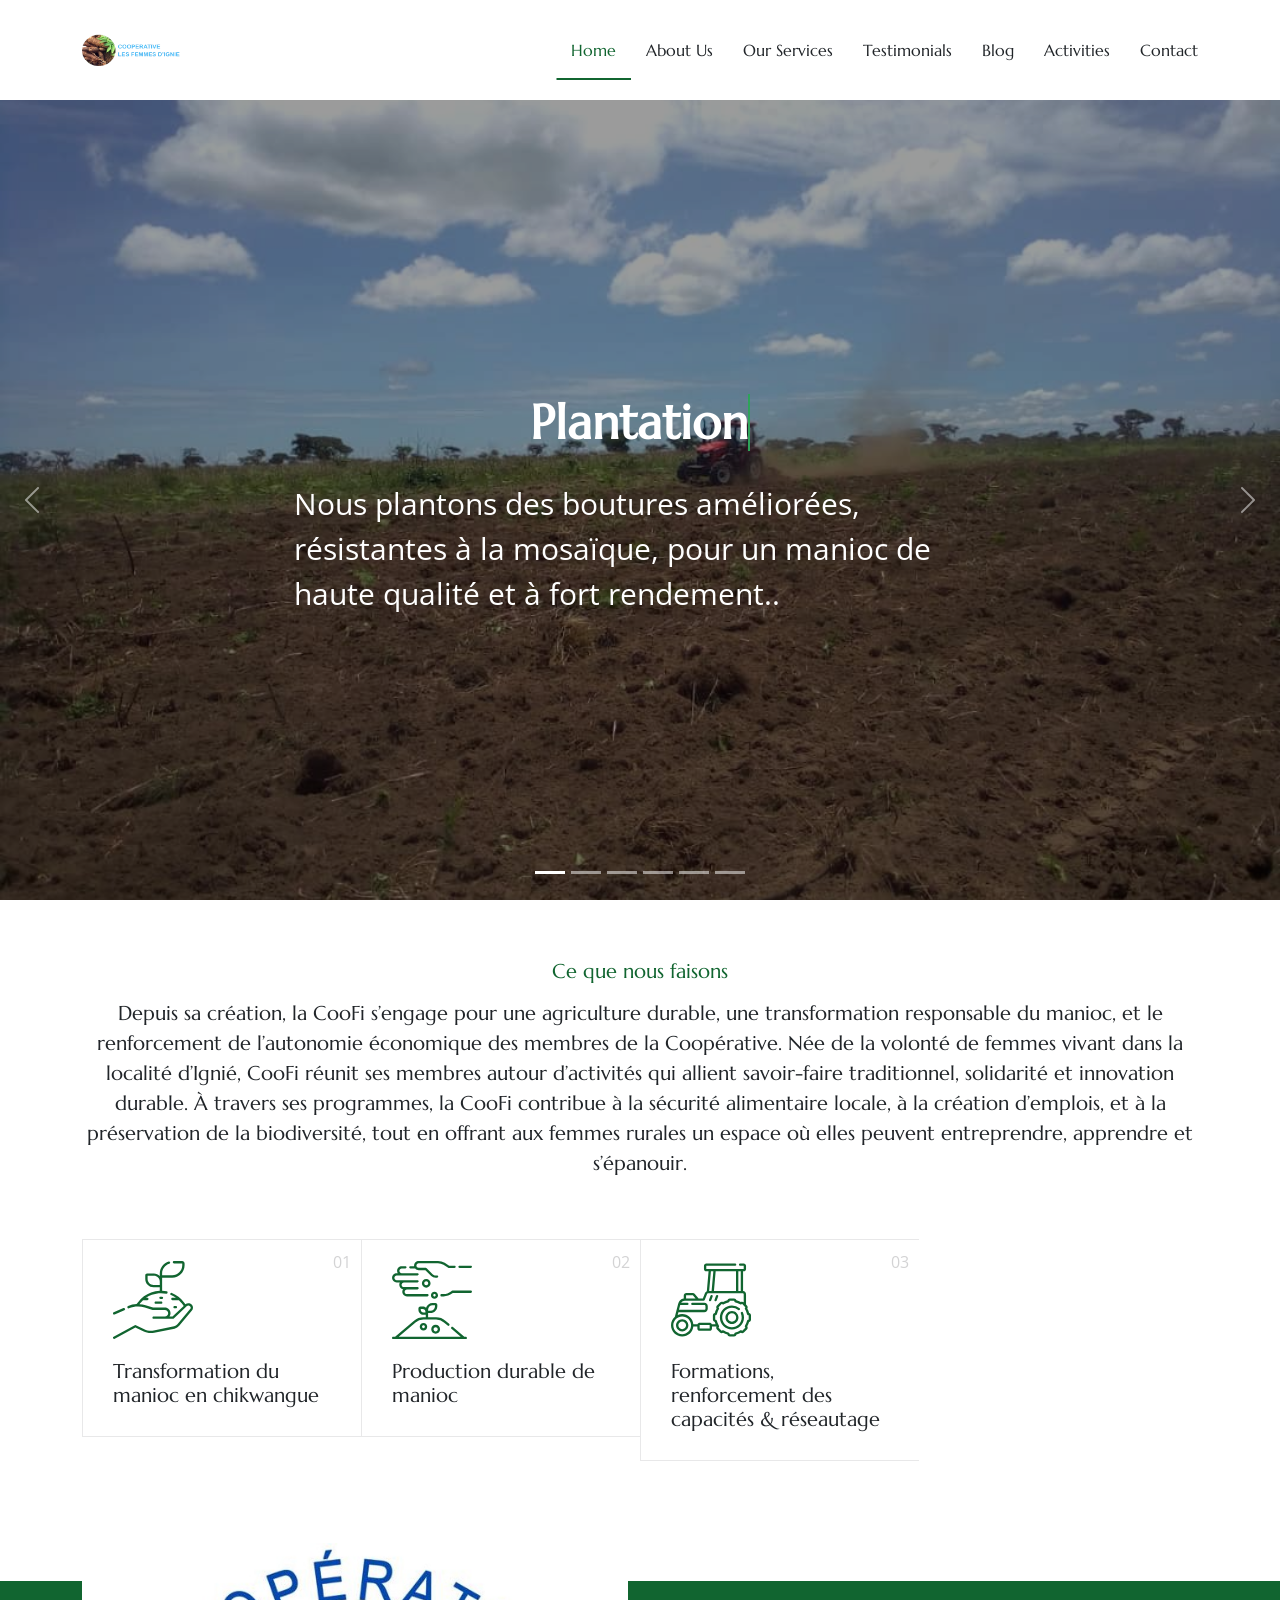
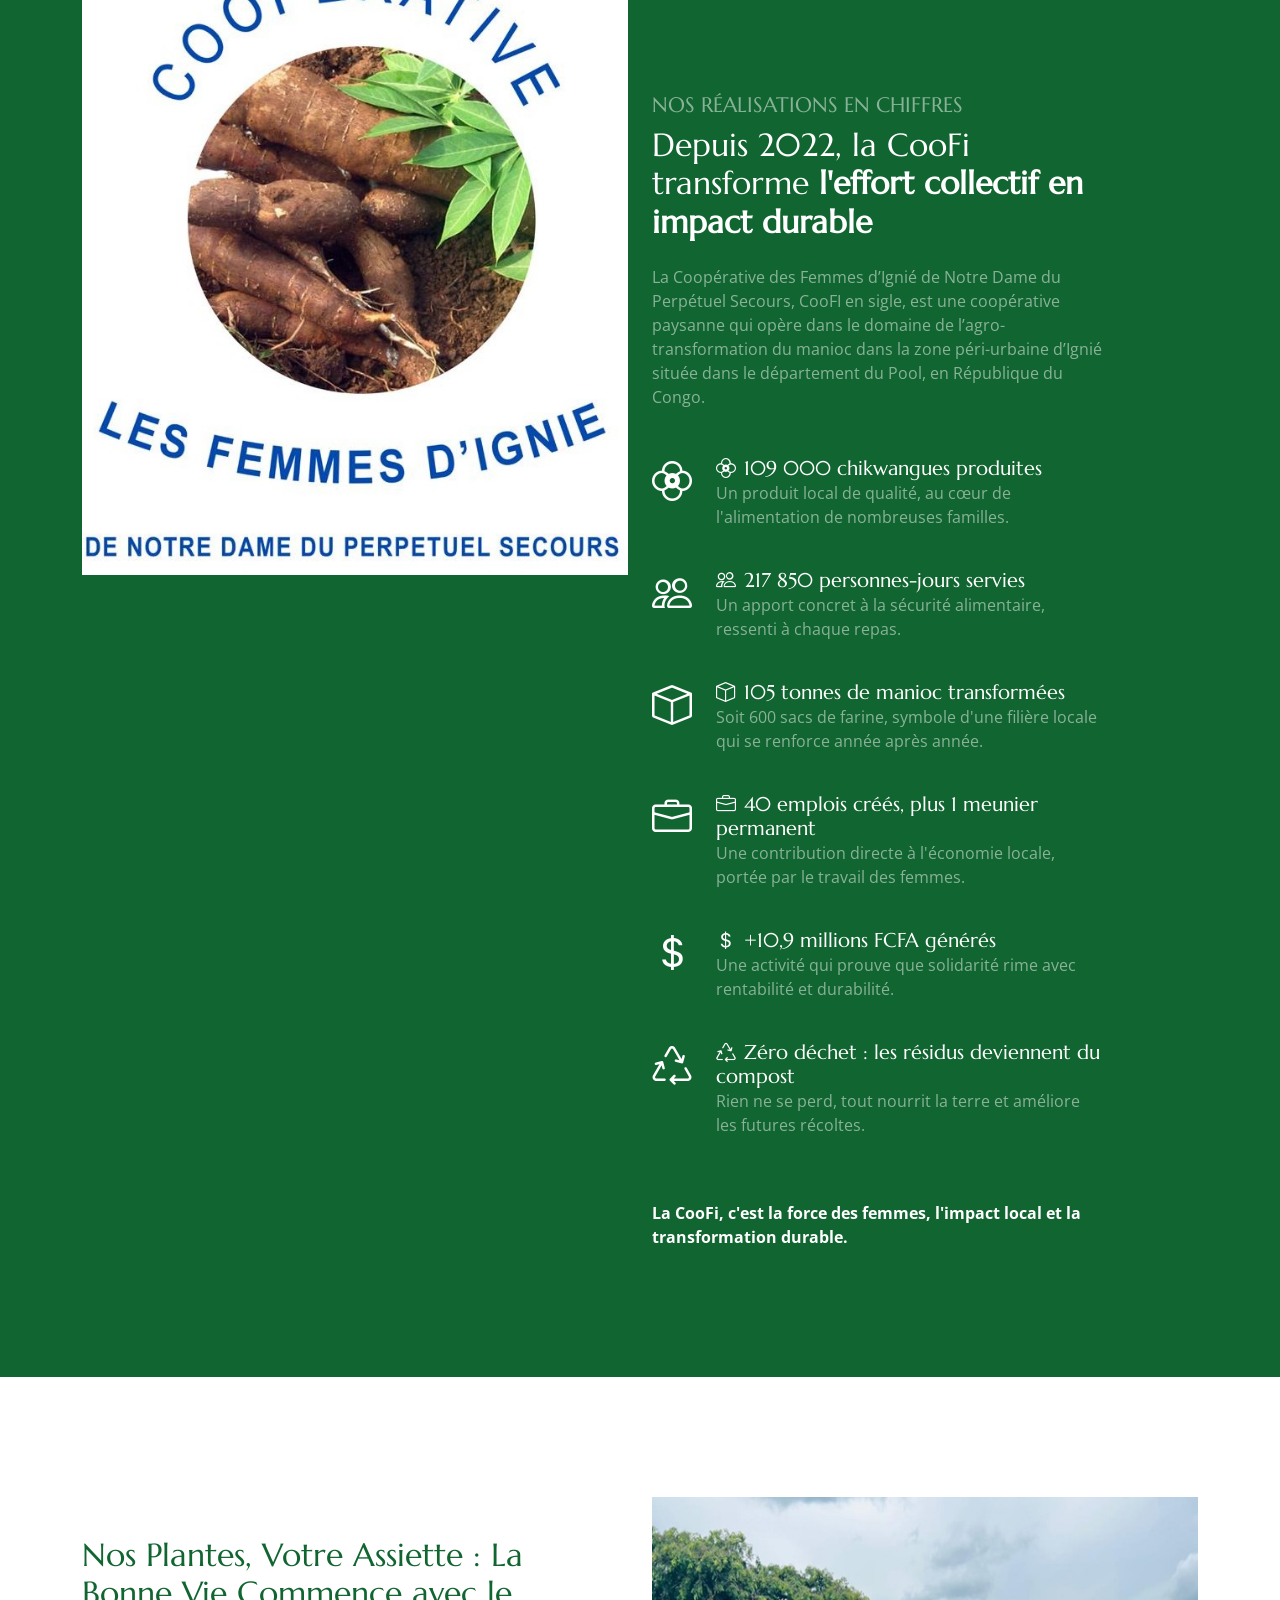
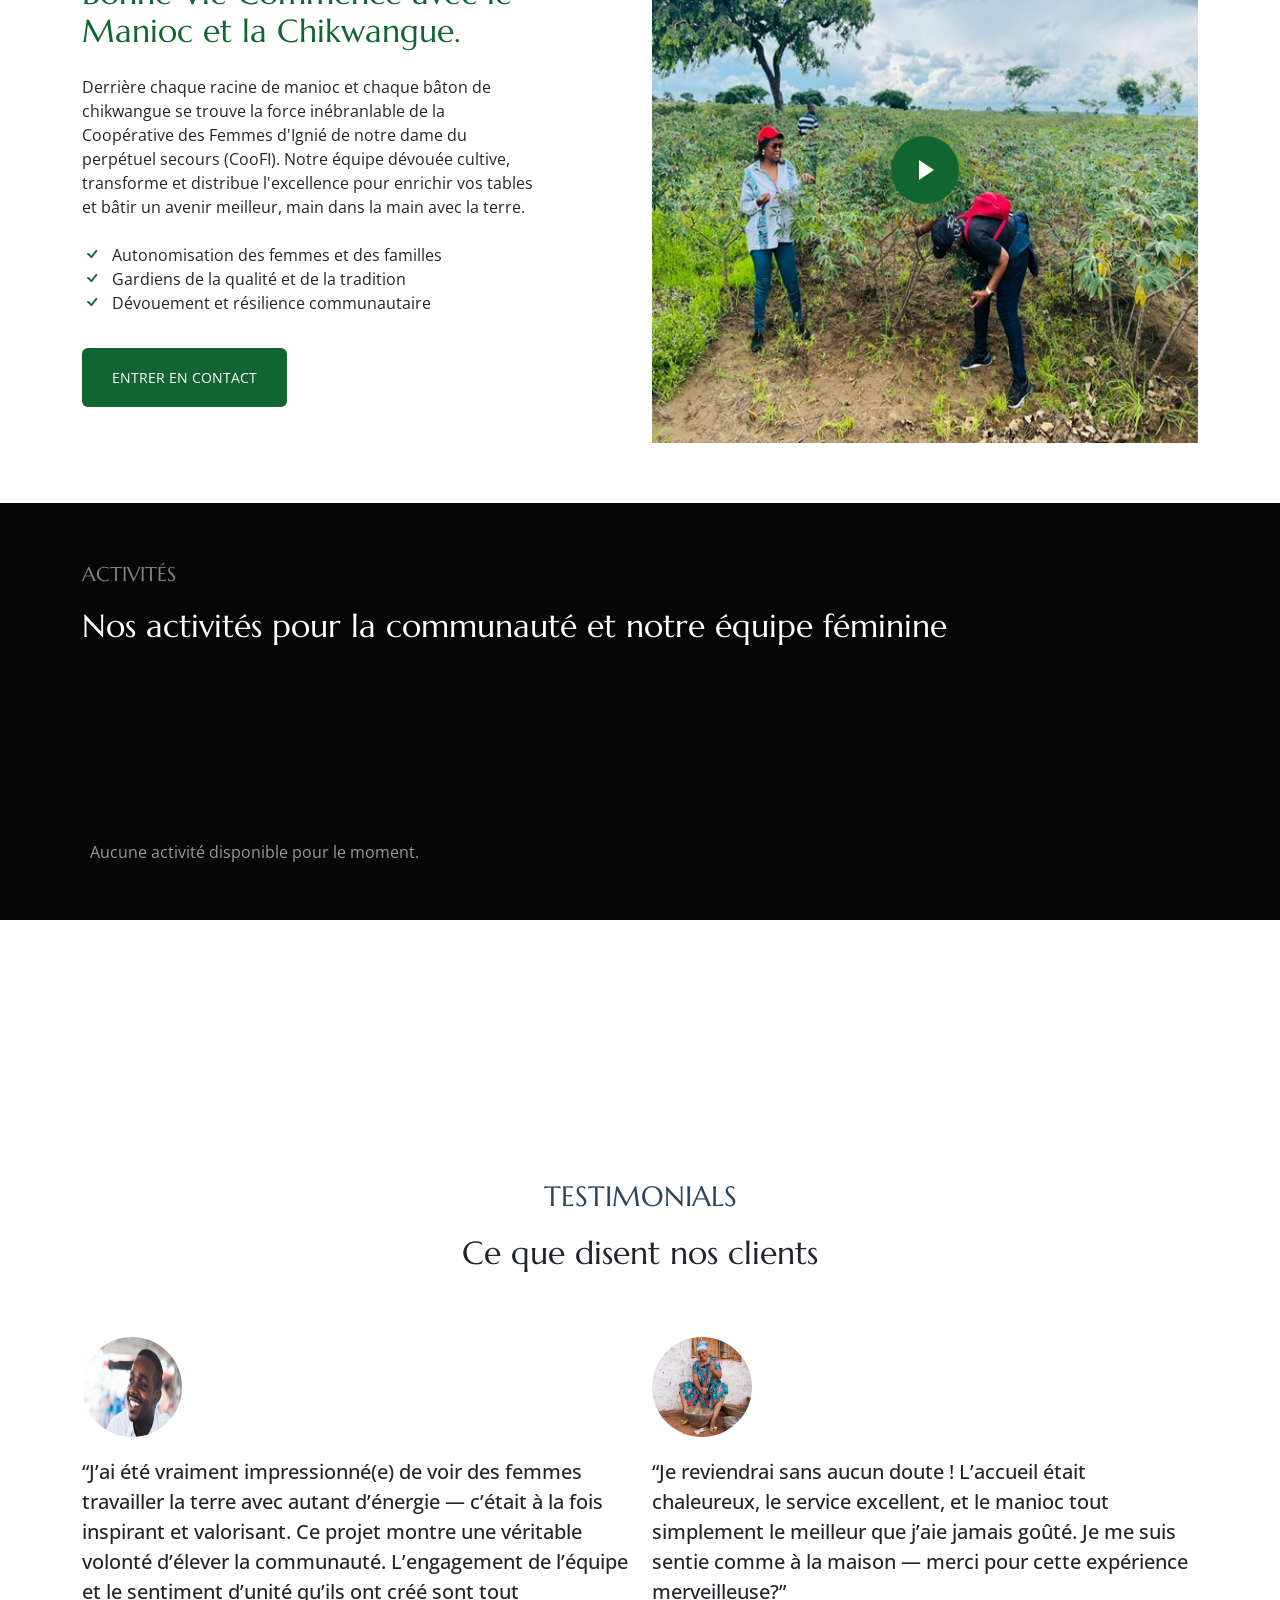
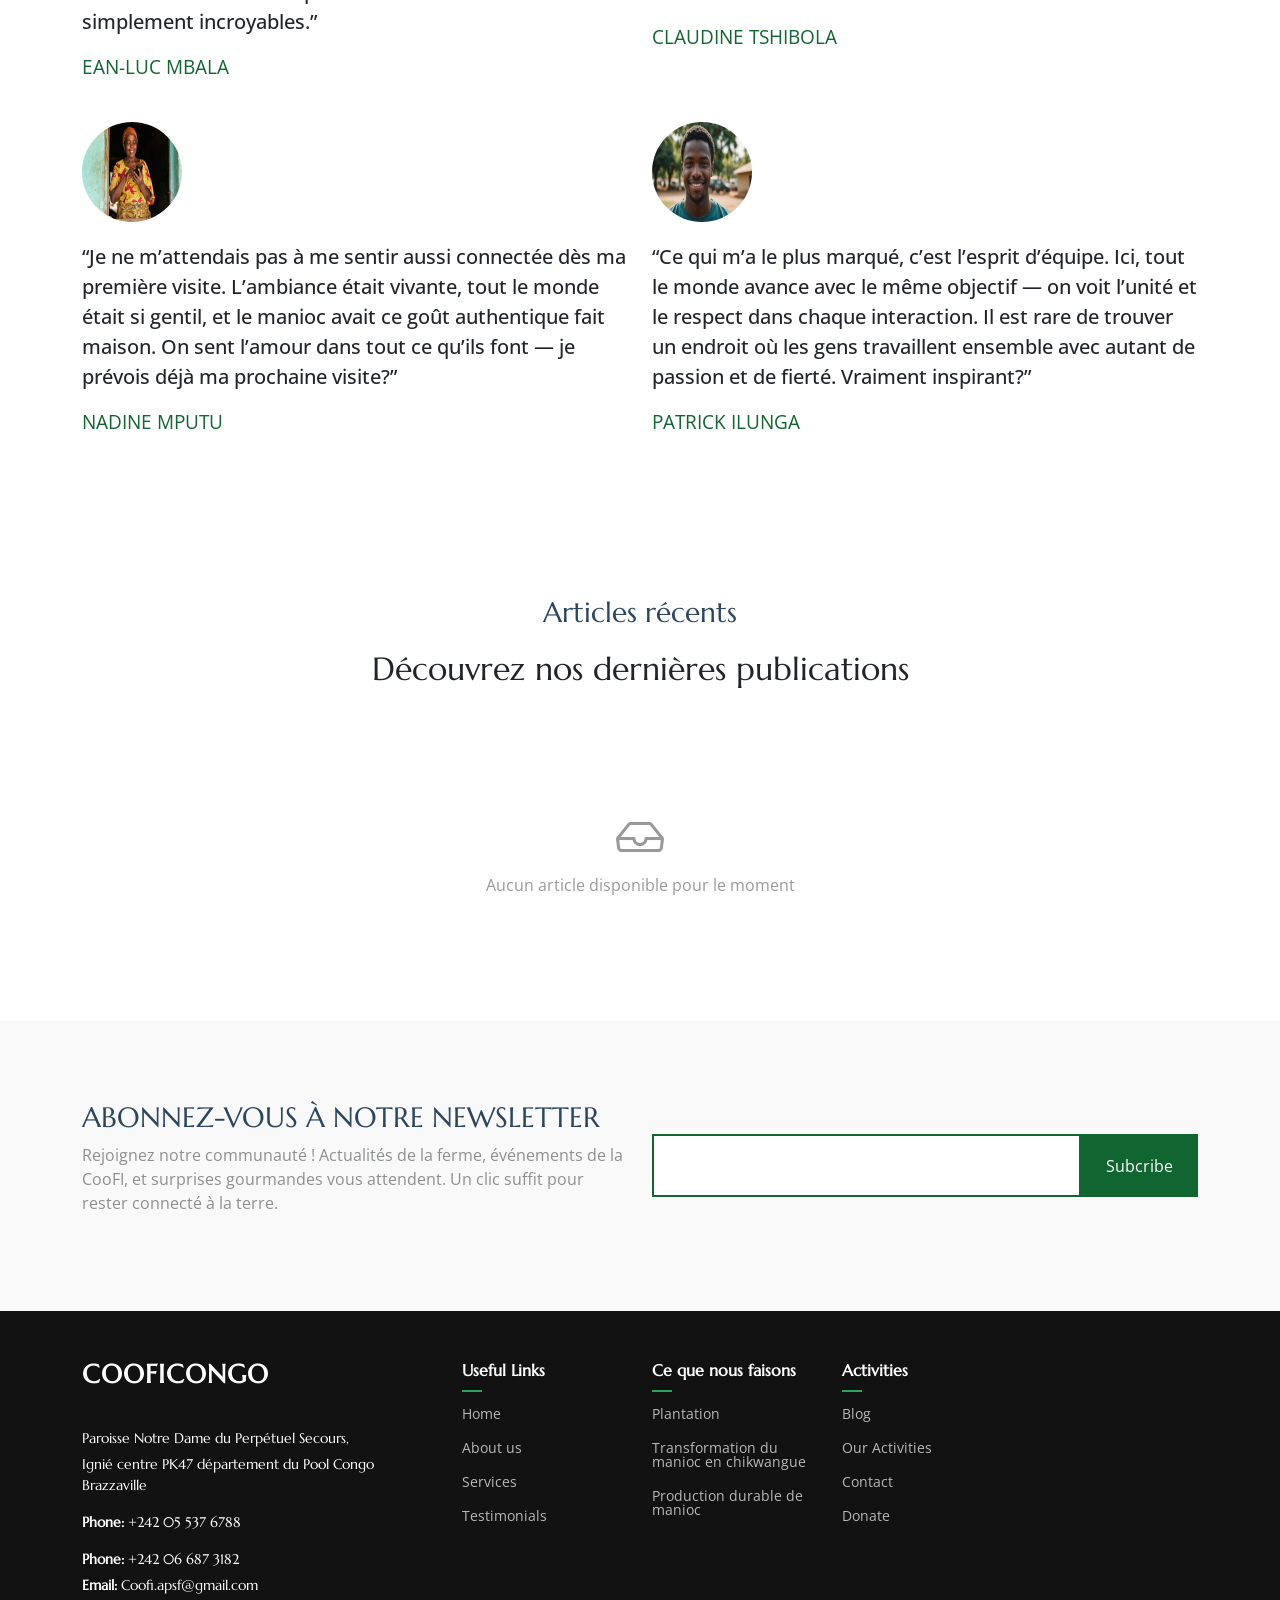
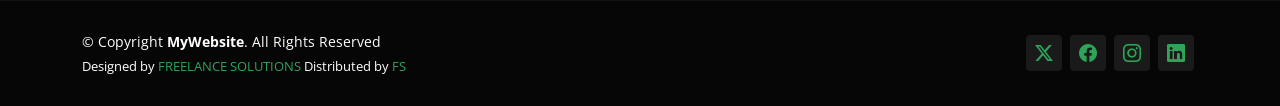
==== index.html @ 5923d994 "Refactor footer links and navigation across multiple pages; update service descriptions and translat" ====
<!DOCTYPE html>
<html lang="en">

<head>
  <meta charset="utf-8">
  <meta content="width=device-width, initial-scale=1.0" name="viewport">
  <title>COOFICONGO</title>
  <meta name="description" content="">
  <meta name="keywords" content="">

  <!-- Favicons -->
  <link href="assets/img/logo2_icon.png" rel="icon">
  <link href="assets/img/logo.png" rel="logo2_icon">

  <!-- Fonts -->
  <link href="https://fonts.googleapis.com" rel="preconnect">
  <link href="https://fonts.gstatic.com" rel="preconnect" crossorigin>
  <link
    href="https://fonts.googleapis.com/css2?family=Open+Sans:ital,wght@0,300;0,400;0,500;0,600;0,700;0,800;1,300;1,400;1,500;1,600;1,700;1,800&family=Marcellus:wght@400&display=swap"
    rel="stylesheet">

  <!-- Vendor CSS Files -->
  <link href="assets/vendor/bootstrap/css/bootstrap.min.css" rel="stylesheet">
  <link href="assets/vendor/bootstrap-icons/bootstrap-icons.css" rel="stylesheet">
  <link href="assets/vendor/aos/aos.css" rel="stylesheet">
  <link href="assets/vendor/swiper/swiper-bundle.min.css" rel="stylesheet">
  <link href="assets/vendor/glightbox/css/glightbox.min.css" rel="stylesheet">

  <!-- Main CSS File -->
  <link href="assets/css/main.css" rel="stylesheet">

  <style>
    /* Skeleton loader animation */
    .skeleton-loader {
      background: linear-gradient(90deg, #f0f0f0 25%, #e0e0e0 50%, #f0f0f0 75%);
      background-size: 200% 100%;
      animation: loading 1.5s infinite;
      border-radius: 8px;
    }

    @keyframes loading {
      0% {
        background-position: 200% 0;
      }

      100% {
        background-position: -200% 0;
      }
    }

    /* Recent posts enhancements */
    .recent-posts .post-item {
      transition: all 0.4s ease;
      border-radius: 12px;
      overflow: hidden;
      box-shadow: 0 4px 12px rgba(0, 0, 0, 0.1);
    }

    .recent-posts .post-item:hover {
      transform: translateY(-10px);
      box-shadow: 0 12px 24px rgba(46, 163, 89, 0.2);
    }

    .recent-posts .post-img {
      position: relative;
      overflow: hidden;
      border-radius: 12px 12px 0 0;
      height: 250px;
    }

    .recent-posts .post-img img {
      width: 100%;
      height: 100%;
      object-fit: cover;
      transition: transform 0.5s ease;
    }

    .recent-posts .post-item:hover .post-img img {
      transform: scale(1.1);
    }

    .recent-posts .post-title {
      font-size: 1.2rem;
      font-weight: 700;
      color: var(--heading-color);
      transition: color 0.3s ease;
      padding: 1rem;
      margin: 0;
      min-height: 80px;
      display: flex;
      align-items: center;
      background: white;
    }

    .recent-posts .post-item:hover .post-title {
      color: var(--accent-color);
    }

    .recent-posts .empty-state {
      text-align: center;
      padding: 3rem;
      color: #999;
    }

    /* Service item location styling for activities */
    .service-item-location {
      font-size: 0.9rem;
      color: #666;
      margin: 0.5rem 0 1rem 0;
      display: flex;
      align-items: center;
      gap: 0.5rem;
    }

    .service-item-location i {
      color: var(--accent-color);
      font-weight: bold;
    }
  </style>

</head>

<body class="index-page">

  <header id="header" class="header d-flex align-items-center position-relative">
    <div class="container-fluid container-xl position-relative d-flex align-items-center justify-content-between">

      <a href="index.html" class="logo d-flex align-items-center">
        <!-- Uncomment the line below if you also wish to use an image logo -->
        <img src="assets/img/logo.png" alt="AgriCulture">
        <!-- <h1 class="sitename">AgriCulture</h1>  -->
      </a>

      <nav id="navmenu" class="navmenu stagger-animation">
        <ul>
          <li><a href="index.html" class="active">Home</a></li>
          <li><a href="about.html">About Us</a></li>
          <li><a href="services.html">Our Services</a></li>
          <li><a href="testimonials.html">Testimonials</a></li>
          <li><a href="blog.php">Blog</a></li>
          <li><a href="activity.php">Activities</a></li>
          <!-- <li class="dropdown"><a href="#"><span>Dropdown</span> <i class="bi bi-chevron-down toggle-dropdown"></i></a>
            <ul>
              <li><a href="#">Dropdown 1</a></li>
              <li class="dropdown"><a href="#"><span>Deep Dropdown</span> <i
                    class="bi bi-chevron-down toggle-dropdown"></i></a>
                <ul>
                  <li><a href="login.html">login</a></li>
                </ul>
              </li>
              <li><a href="#">Dropdown 2</a></li>
              <li><a href="#">Dropdown 3</a></li>
              <li><a href="#">Dropdown 4</a></li>
            </ul>
          </li> -->
          <li><a href="contact.html">Contact</a></li>
        </ul>
        <i class="mobile-nav-toggle d-xl-none bi bi-list"></i>
      </nav>

    </div>
  </header>

  <main class="main">

    <!-- Hero Section -->
    <section id="hero" class="hero section dark-background">

      <div id="hero-carousel" class="carousel slide carousel-fade" data-bs-ride="carousel" data-bs-interval="5000">

        <div class="carousel-item active">
          <img src="assets/img/coofi.jpeg" alt="" class="parallax-element">
          <div class="carousel-container animate-on-scroll">
            <h2 class="typing-animation">Plantation</h2>
            <p class="fade-in-up" style="font-size: 30px;">Nous plantons des boutures améliorées, résistantes à la
              mosaïque, pour un manioc de haute qualité et à fort rendement..</p>
          </div>
        </div><!-- End Carousel Item -->

        <div class="carousel-item">
          <img src="assets/img/coofi main.jpeg" alt="" class="parallax-element">
          <div class="carousel-container animate-on-scroll">
            <h2 class="fade-in-down">Entretien du champ</h2>
            <p class="fade-in-up" style="font-size: 30px">Le sarclage, le paillage et le binage sont nos pratiques
              naturelles de prédilection et constituent des piliers de l’entretien du sol. Elles améliorent la santé de
              la terre, limitent l’usage de produits chimiques et favorisent une culture de manioc durable et éco -
              responsable.</p>
          </div>
        </div><!-- End Carousel Item -->

        <div class="carousel-item">
          <img src="assets/img/cooofi 1.jpeg" alt="">
          <div class="carousel-container">
            <h2>Récolte</h2>
            <p style="font-size: 30px;">Le manioc est récolté à maturité pour garantir une qualité optimale. Variétés
              améliorées du manioc, RAV (Résistante à la mosaïque africaine du manioc.</p>
          </div>
        </div><!-- End Carousel Item -->

        <div class="carousel-item">
          <img src="assets/img/COOFI IMG (1).png" alt="">
          <div class="carousel-container">
            <h2 style="margin-top: 60px;">Transformation</h2>
            <!-- <p style="font-size: 30px;">Épluchage manuel du manioc, un geste simple qui préserve la planète..</p> -->
          </div>
        </div><!-- End Carousel Item -->

        <div class="carousel-item">
          <img src="assets/img/COOFI IMG (2).png" alt="">
          <div class="carousel-container">
            <h2 style="margin-top: 60px;">Transformation</h2>
            <!-- <p style="font-size: 30px;">Processus de transformation artisanale et durable du  en chikwangue de qualité supérieure.</p> -->
          </div>
        </div><!-- End Carousel Item -->

        <div class="carousel-item">
          <img src="assets/img/white man cara.jpeg" alt="">
          <div class="carousel-container">
            <h2>Trempage</h2>
            <p style="font-size: 30px;">éliminer les toxines naturelles
              améliorerle goût
              .
              gar aritir des produits saire
              surs pourla consomm ation.</p>
          </div>
        </div><!-- End Carousel Item -->

        <a class="carousel-control-prev" href="#hero-carousel" role="button" data-bs-slide="prev">
          <span class="carousel-control-prev-icon bi bi-chevron-left" aria-hidden="true"></span>
        </a>

        <a class="carousel-control-next" href="#hero-carousel" role="button" data-bs-slide="next">
          <span class="carousel-control-next-icon bi bi-chevron-right" aria-hidden="true"></span>
        </a>

        <ol class="carousel-indicators"></ol>

      </div>

    </section><!-- /Hero Section -->

    <!-- Services Section -->
    <section id="services" class="services section">

      <!-- Section Title -->
      <div class="container section-title animate-on-scroll" data-aos="fade-up">
        <h2 class="bounce-in"> Ce que nous faisons</h2>
        <p class="fade-in-up" style="font-size: 20px">Depuis sa création, la CooFi s’engage pour une agriculture
          durable, une transformation responsable du manioc, et le renforcement de l’autonomie économique des membres de
          la Coopérative.
          Née de la volonté de femmes vivant dans la localité d’Ignié, CooFi réunit ses membres autour d’activités qui
          allient savoir-faire traditionnel, solidarité et innovation durable.

          À travers ses programmes, la CooFi contribue à la sécurité alimentaire locale, à la création d’emplois, et à
          la préservation de la biodiversité, tout en offrant aux femmes rurales un espace où elles peuvent
          entreprendre, apprendre et s’épanouir.</p>
      </div><!-- End Section Title -->
      <div class="content">
        <div class="container">
          <div class="row g-0 stagger-animation">
            <div class="col-lg-3 col-md-6">
              <div class="service-item hover-lift" data-aos="fade-up" data-aos-delay="100">
                <span class="number">01</span>
                <div class="service-item-icon">
                  <svg xmlns="http://www.w3.org/2000/svg" version="1.1" xmlns:xlink="http://www.w3.org/1999/xlink"
                    width="80" height="80" x="0" y="0" viewBox="0 0 509.435 509.435"
                    style="enable-background: new 0 0 512 512" xml:space="preserve" class="">
                    <g>
                      <path
                        d="M7.506 347.639c.994 0 2.005-.199 2.976-.619l62.037-26.857a7.5 7.5 0 0 0 3.903-9.862 7.5 7.5 0 0 0-9.862-3.903L4.523 333.255a7.501 7.501 0 0 0 2.983 14.384zM500.883 283.197c-10.953-10.952-28.175-11.423-39.689-1.267l-10.034-13.307c-19.783-26.239-46.1-46.623-76.103-58.948a7.5 7.5 0 0 0-5.699 13.875c11.136 4.575 21.708 10.382 31.567 17.249h-22.621c-4.143 0-7.5 3.358-7.5 7.5s3.357 7.5 7.5 7.5h41.188a169.382 169.382 0 0 1 19.691 21.855l11.048 14.652-71.171 67.597h-19.48a35.772 35.772 0 0 0 6.775-20.976c0-19.837-16.139-35.975-35.976-35.975h-75.023l-48.33-15.005a160.871 160.871 0 0 0-37.992-6.934l2.533-3.359a169.852 169.852 0 0 1 19.67-21.855h27.398c4.143 0 7.5-3.358 7.5-7.5s-3.357-7.5-7.5-7.5h-8.848a165.125 165.125 0 0 1 38.01-19.73c28.992-10.532 60.376-12.89 90.754-6.821a7.498 7.498 0 0 0 8.824-5.885 7.5 7.5 0 0 0-5.885-8.824 184.517 184.517 0 0 0-28.616-3.4v-83.727h64.189c43.49 0 78.872-35.382 78.872-78.872V22.488c0-8.712-7.088-15.801-15.801-15.801h-51.729c-4.143 0-7.5 3.358-7.5 7.5s3.357 7.5 7.5 7.5h51.729c.441 0 .801.359.801.801v11.051c0 35.219-28.653 63.872-63.872 63.872h-64.189V85.559c0-28.082 18.793-53.262 45.701-61.234a7.5 7.5 0 1 0-4.261-14.382c-15.972 4.732-30.338 14.681-40.451 28.015-10.46 13.79-15.988 30.25-15.988 47.601v16.416c-9.59-9.839-22.97-15.965-37.762-15.965h-43.432c-6.193 0-11.232 5.039-11.232 11.232v23.629c0 29.093 23.669 52.762 52.763 52.762h39.663v22.475a183.375 183.375 0 0 0-55.199 10.86c-32.974 11.978-61.705 33.297-83.085 61.653l-9.313 12.351a161.07 161.07 0 0 0-54.289 12.692 7.5 7.5 0 0 0-3.949 9.844 7.498 7.498 0 0 0 9.844 3.949c31.858-13.616 67.62-15.458 100.696-5.188l49.416 15.343c.72.224 1.47.337 2.224.337h76.161c11.566 0 20.976 9.409 20.976 20.975s-9.409 20.976-20.976 20.976h-71.803c-4.143 0-7.5 3.358-7.5 7.5s3.357 7.5 7.5 7.5h123.477a7.5 7.5 0 0 0 5.165-2.062l83.48-79.289c5.56-5.279 14.158-5.167 19.577.252a13.957 13.957 0 0 1 .853 18.9l-80.942 97.046a37.161 37.161 0 0 1-21.112 12.581L259.57 448.474c-20.377 4.113-41.89 1.365-60.575-7.739l-53.332-25.982a7.507 7.507 0 0 0-6.884.162L3.903 488.665a7.5 7.5 0 0 0 7.197 13.161l131.475-71.888 49.849 24.285c21.631 10.538 46.53 13.72 70.114 8.957l129.506-26.146a52.209 52.209 0 0 0 29.663-17.677l80.942-97.046c9.682-11.61 8.923-28.426-1.766-39.114zM258.212 158.634c-20.822 0-37.763-16.94-37.763-37.762V101.01h39.664c20.822 0 37.762 16.94 37.762 37.762v19.861h-39.663z"
                        fill="currentColor" opacity="1" data-original="currentColor"></path>
                      <path
                        d="M319.171 240.778a7.5 7.5 0 0 0-7.5-7.5h-9.43c-4.143 0-7.5 3.358-7.5 7.5s3.357 7.5 7.5 7.5h9.43a7.5 7.5 0 0 0 7.5-7.5zM272.068 264.08c-4.143 0-7.5 3.358-7.5 7.5s3.357 7.5 7.5 7.5h34.888c4.143 0 7.5-3.358 7.5-7.5s-3.357-7.5-7.5-7.5zM400.305 307.996c4.143 0 7.5-3.358 7.5-7.5s-3.357-7.5-7.5-7.5h-8.172c-4.143 0-7.5 3.358-7.5 7.5s3.357 7.5 7.5 7.5z"
                        fill="currentColor" opacity="1" data-original="currentColor"></path>
                    </g>
                  </svg>
                </div>
                <div class="service-item-content">
                  <h3 class="service-heading"><a href="our_service_info.html#transformation-manioc"
                      style="color:inherit; text-decoration:none;">Transformation du manioc en chikwangue</a></h3>

                </div>
              </div>
            </div>
            <div class="col-lg-3 col-md-6">
              <div class="service-item hover-lift" data-aos="fade-up" data-aos-delay="200">
                <span class="number">02</span>
                <div class="service-item-icon">
                  <svg xmlns="http://www.w3.org/2000/svg" version="1.1" xmlns:xlink="http://www.w3.org/1999/xlink"
                    width="80" height="80" x="0" y="0" viewBox="0 0 514.314 514.314"
                    style="enable-background: new 0 0 512 512" xml:space="preserve" class="">
                    <g>
                      <path
                        d="M434.176 51.297h72.639c4.143 0 7.5-3.358 7.5-7.5s-3.357-7.5-7.5-7.5h-72.639c-4.143 0-7.5 3.358-7.5 7.5s3.357 7.5 7.5 7.5zM117.994 54.791h30.852c5.47 6.605 13.729 10.82 22.955 10.82h42.865l35.886 35.886c8.246 8.246 19.209 12.787 30.869 12.787h8.32c4.143 0 7.5-3.358 7.5-7.5s-3.357-7.5-7.5-7.5h-8.32c-7.654 0-14.85-2.981-20.262-8.393l-38.083-38.083a7.5 7.5 0 0 0-5.304-2.197H171.8c-8.159 0-14.797-6.638-14.797-14.797s6.638-14.797 14.797-14.797h123.757a66.756 66.756 0 0 1 35.416 10.157l30.374 18.983a7.497 7.497 0 0 0 3.975 1.14h36.891c4.143 0 7.5-3.358 7.5-7.5s-3.357-7.5-7.5-7.5h-34.739l-28.551-17.843a81.742 81.742 0 0 0-43.365-12.437H171.801c-16.43 0-29.797 13.367-29.797 29.798 0 1.349.099 2.675.273 3.977h-24.283a7.5 7.5 0 1 0 0 14.999zM30.38 144.476h20.344a29.724 29.724 0 0 0-4.003 14.921c0 14.399 10.225 26.453 23.795 29.288a29.746 29.746 0 0 0-4.371 15.555c0 16.499 13.423 29.921 29.921 29.921h131.637a7.5 7.5 0 0 0 7.498-7.688 7.5 7.5 0 0 0-8.307-7.311H96.065c-8.228 0-14.921-6.694-14.921-14.921s6.693-14.921 14.921-14.921H163.9c4.143 0 7.5-3.358 7.5-7.5s-3.357-7.5-7.5-7.5H76.643c-8.228 0-14.922-6.694-14.922-14.921s6.694-14.921 14.922-14.921H163.9c4.143 0 7.5-3.358 7.5-7.5s-3.357-7.5-7.5-7.5H30.38c-8.228 0-14.921-6.694-14.921-14.921s6.693-14.921 14.921-14.921H163.9c4.143 0 7.5-3.358 7.5-7.5s-3.357-7.5-7.5-7.5H62.547c-8.228 0-14.921-6.694-14.921-14.921s6.693-14.921 14.921-14.921h23.485c4.143 0 7.5-3.358 7.5-7.5s-3.357-7.5-7.5-7.5H62.547c-16.498 0-29.921 13.423-29.921 29.921a29.719 29.719 0 0 0 4.003 14.921H30.38C13.882 84.636.459 98.059.459 114.557s13.423 29.919 29.921 29.919zM506.814 196.74H389.248a7.497 7.497 0 0 0-4.629 1.599l-5.613 4.403c-13.495 10.588-30.375 16.42-47.529 16.42h-12.272a7.5 7.5 0 0 0-8.309 7.5 7.5 7.5 0 0 0 7.5 7.5h13.081c20.496 0 40.664-6.967 56.788-19.618l3.574-2.804h114.976a7.5 7.5 0 1 0-.001-15z"
                        fill="currentColor" opacity="1" data-original="currentColor" class=""></path>
                      <path
                        d="M192.215 150.164c0 15.372 12.506 27.878 27.878 27.878s27.879-12.506 27.879-27.878-12.507-27.878-27.879-27.878-27.878 12.506-27.878 27.878zm40.757 0c0 7.101-5.777 12.878-12.879 12.878-7.101 0-12.878-5.777-12.878-12.878s5.777-12.878 12.878-12.878c7.101-.001 12.879 5.777 12.879 12.878zM273.049 203.771c-12.599 0-22.848 10.25-22.848 22.848s10.249 22.847 22.848 22.847 22.848-10.249 22.848-22.847-10.25-22.848-22.848-22.848zm0 30.695c-4.327 0-7.848-3.52-7.848-7.847s3.521-7.848 7.848-7.848 7.848 3.521 7.848 7.848-3.521 7.847-7.848 7.847zM474.178 493.298h-9.202l-73.199-62.323c-3.155-2.686-7.888-2.305-10.573.849s-2.305 7.887.849 10.572l59.785 50.902H43.105l108.164-92.092a77.855 77.855 0 0 1 50.423-18.558h81.558a77.851 77.851 0 0 1 50.423 18.558l24.029 20.458a7.498 7.498 0 0 0 10.573-.849 7.5 7.5 0 0 0-.849-10.572l-24.029-20.458a92.867 92.867 0 0 0-60.147-22.137h-51.158v-26.806h15.44c24.205 0 43.896-19.692 43.896-43.897v-8.808c0-6.785-5.52-12.305-12.305-12.305h-18.135c-19.99 0-36.891 13.437-42.174 31.749-5.716-4.945-13.156-7.947-21.29-7.947h-15.061c-6.942 0-12.591 5.648-12.591 12.592v7.399c0 17.97 14.619 32.589 32.589 32.589h14.629v15.433h-15.399a92.867 92.867 0 0 0-60.147 22.137L19.967 493.298H7.5c-4.143 0-7.5 3.358-7.5 7.5s3.357 7.5 7.5 7.5h466.678a7.5 7.5 0 0 0 0-15zM232.092 319.73c0-15.934 12.963-28.897 28.897-28.897h15.439v6.112c0 15.934-12.963 28.897-28.896 28.897h-15.44zm-16.978 17.485h-12.651c-9.698 0-17.589-7.89-17.589-17.589v-4.991h12.651c9.698 0 17.589 7.89 17.589 17.589z"
                        fill="currentColor" opacity="1" data-original="currentColor" class=""></path>
                      <path
                        d="M178.358 429.065c0 13.218 10.754 23.972 23.972 23.972s23.972-10.753 23.972-23.972-10.754-23.972-23.972-23.972-23.972 10.753-23.972 23.972zm32.944 0c0 4.947-4.024 8.972-8.972 8.972s-8.972-4.025-8.972-8.972 4.024-8.972 8.972-8.972 8.972 4.024 8.972 8.972zM252.23 445.536c0 15.706 12.777 28.484 28.483 28.484s28.484-12.778 28.484-28.484-12.778-28.484-28.484-28.484-28.483 12.778-28.483 28.484zm41.968 0c0 7.435-6.049 13.484-13.484 13.484s-13.483-6.049-13.483-13.484 6.049-13.484 13.483-13.484c7.435 0 13.484 6.049 13.484 13.484z"
                        fill="currentColor" opacity="1" data-original="currentColor" class=""></path>
                    </g>
                  </svg>
                </div>
                <div class="service-item-content">
                  <h3 class="service-heading"><a href="our_service_info.html#production-only"
                      style="color:inherit; text-decoration:none;"> Production durable de manioc</a></h3>

                </div>
              </div>
            </div>

            <div class="col-lg-3 col-md-6">
              <div class="service-item hover-lift" data-aos="fade-up" data-aos-delay="300">
                <span class="number">03</span>
                <div class="service-item-icon">
                  <svg xmlns="http://www.w3.org/2000/svg" version="1.1" xmlns:xlink="http://www.w3.org/1999/xlink"
                    width="80" height="80" x="0" y="0" viewBox="0 0 516.53 516.53"
                    style="enable-background: new 0 0 512 512" xml:space="preserve" class="">
                    <g>
                      <path
                        d="M504.085 341.447a113.617 113.617 0 0 0-11.524-27.805c3.866-6.212 3.104-14.506-2.288-19.897l-5.804-5.804v-67.388c0-10.907-8.398-19.878-19.066-20.817V73.099h4.012c8.301 0 15.054-6.753 15.054-15.054V37.599c0-8.301-6.753-15.054-15.054-15.054h-23.242a7.5 7.5 0 0 0 0 15l23.296.054-.054 20.5-241.554-.054.054-20.5H414.21a7.5 7.5 0 0 0 0-15H227.916c-8.301 0-15.054 6.753-15.054 15.054v20.446c0 8.301 6.753 15.054 15.054 15.054h14.719L231.27 201.13c-5.215 2.077-9.463 6.215-11.642 11.675l-14.014 35.128h-27.323l-24.417-28.857a16.73 16.73 0 0 0-12.795-5.936H99.071c-9.242 0-16.761 7.519-16.761 16.761v18.66a44.759 44.759 0 0 0-35.97 33.278L24.937 367.09C9.676 380.359 0 399.894 0 421.658c0 39.881 32.446 72.327 72.328 72.327 37.349 0 68.174-28.457 71.938-64.827h25.905v12.546c0 8.282 6.738 15.02 15.02 15.02h64.364c8.282 0 15.02-6.738 15.02-15.02v-12.546h29.374c-3.278 6.098-2.356 13.875 2.785 19.016l19.555 19.554a16 16 0 0 0 11.388 4.718c3.045 0 5.961-.839 8.506-2.431a113.556 113.556 0 0 0 27.808 11.525c1.662 7.123 8.064 12.445 15.686 12.445h27.655c7.602 0 13.99-5.293 15.672-12.441a113.582 113.582 0 0 0 27.814-11.525 15.986 15.986 0 0 0 8.514 2.427c4.302 0 8.346-1.675 11.388-4.717l19.555-19.555c5.396-5.396 6.156-13.7 2.29-19.901a113.607 113.607 0 0 0 11.522-27.801c7.123-1.662 12.445-8.064 12.445-15.686v-27.655c-.002-7.621-5.324-14.023-12.447-15.684zm-53.681-141.805h-15.681V73.099h15.681zM419.723 73.099v126.543h-142.46l11.233-126.543zm-146.286 0-11.233 126.543h-15.743l11.234-126.543zM99.071 228.14h42.008c.519 0 1.008.227 1.344.624l16.219 19.169H97.311v-18.032c0-.971.79-1.761 1.76-1.761zm-51.11 108.845h167.157c12.315 0 22.334-10.019 22.334-22.334v-16.152c0-12.315-10.019-22.334-22.334-22.334h-77.364a7.5 7.5 0 0 0 0 15h77.364c4.044 0 7.334 3.29 7.334 7.334v16.152c0 4.044-3.29 7.334-7.334 7.334H51.727l7.738-30.821h46.327a7.5 7.5 0 0 0 0-15h-40.76a29.774 29.774 0 0 1 24.779-13.231h120.886a7.5 7.5 0 0 0 6.966-4.721l15.897-39.849a5.883 5.883 0 0 1 5.49-3.721h224.51a5.916 5.916 0 0 1 5.91 5.91v52.522c-5.348-4.343-12.853-4.747-18.636-1.165a113.598 113.598 0 0 0-27.818-11.532c-1.662-7.123-8.063-12.445-15.685-12.445h-27.655c-7.602 0-13.99 5.294-15.672 12.441a113.583 113.583 0 0 0-27.818 11.527c-6.213-3.868-14.506-3.104-19.897 2.288l-19.555 19.555c-5.375 5.375-6.149 13.637-2.28 19.884a113.572 113.572 0 0 0-11.531 27.818c-7.123 1.662-12.445 8.063-12.445 15.685v27.655c0 7.602 5.293 13.99 12.441 15.672 1.242 4.67 2.784 9.24 4.603 13.699h-24.12c-2.277-5.402-7.626-9.204-13.847-9.204h-64.364c-6.221 0-11.569 3.802-13.847 9.204h-27.078c-3.764-36.371-34.589-64.828-71.938-64.828a71.896 71.896 0 0 0-28.994 6.086zm24.367 142c-31.61 0-57.328-25.717-57.328-57.327s25.717-57.328 57.328-57.328 57.327 25.717 57.327 57.328-25.717 57.327-57.327 57.327zm177.24-37.262h-.013l-64.384-.02.02-21.75 64.384.02zm251.962-56.937c0 .609-.496 1.105-1.189 1.105-4.816 0-8.956 3.287-10.065 7.992a98.695 98.695 0 0 1-12.139 29.288c-2.543 4.113-1.939 9.365 1.447 12.75l.084.084a1.105 1.105 0 0 1 0 1.562l-19.555 19.555a1.085 1.085 0 0 1-.781.323c-.208 0-.514-.056-.761-.303a3.326 3.326 0 0 0-.084-.084c-3.406-3.407-8.658-4.01-12.77-1.467a98.657 98.657 0 0 1-29.288 12.138c-4.706 1.11-7.992 5.25-7.992 10.15 0 .609-.496 1.105-1.104 1.105h-27.655c-.609 0-1.105-.496-1.105-1.189 0-4.816-3.287-8.956-7.992-10.066a98.69 98.69 0 0 1-29.287-12.137 10.35 10.35 0 0 0-5.455-1.561c-2.68 0-5.338 1.049-7.38 3.091a1.085 1.085 0 0 1-.781.323c-.208 0-.513-.056-.781-.324l-19.555-19.555c-.431-.431-.431-1.132.064-1.627 3.406-3.406 4.009-8.657 1.466-12.77a98.66 98.66 0 0 1-12.138-29.287c-1.11-4.706-5.25-7.992-10.15-7.992a1.107 1.107 0 0 1-1.105-1.105V357.13c0-.609.496-1.104 1.189-1.104 4.816 0 8.956-3.287 10.066-7.992a98.661 98.661 0 0 1 12.138-29.288c2.542-4.112 1.939-9.364-1.531-12.833a1.106 1.106 0 0 1 0-1.563l19.555-19.555c.431-.431 1.132-.431 1.626.064 3.407 3.408 8.658 4.011 12.77 1.467a98.666 98.666 0 0 1 29.288-12.138c4.706-1.11 7.992-5.25 7.992-10.15 0-.609.496-1.105 1.105-1.105h27.655c.609 0 1.104.496 1.104 1.189 0 4.816 3.287 8.956 7.992 10.066a98.664 98.664 0 0 1 29.288 12.139c4.113 2.543 9.365 1.939 12.833-1.531a1.107 1.107 0 0 1 1.563 0l19.555 19.555c.431.431.431 1.132-.062 1.625-3.408 3.406-4.012 8.658-1.468 12.771a98.666 98.666 0 0 1 12.138 29.288c1.11 4.706 5.25 7.992 10.066 7.992h.084c.609 0 1.105.496 1.105 1.104z"
                        fill="currentColor" opacity="1" data-original="currentColor" class=""></path>
                      <path
                        d="M454.895 335.721a7.5 7.5 0 0 0-3.834 9.889 62.412 62.412 0 0 1 5.335 25.349c0 34.678-28.213 62.891-62.891 62.891s-62.891-28.213-62.891-62.891c0-34.679 28.213-62.892 62.891-62.892a62.934 62.934 0 0 1 40.397 14.703 7.5 7.5 0 0 0 10.566-.923 7.5 7.5 0 0 0-.923-10.566 77.96 77.96 0 0 0-50.041-18.213c-42.949 0-77.891 34.942-77.891 77.892 0 42.949 34.942 77.891 77.891 77.891s77.891-34.942 77.891-77.891c0-10.895-2.224-21.46-6.611-31.403a7.5 7.5 0 0 0-9.889-3.836zM72.328 381.807c-21.974 0-39.851 17.877-39.851 39.851s17.877 39.851 39.851 39.851 39.851-17.877 39.851-39.851-17.878-39.851-39.851-39.851zm0 64.702c-13.703 0-24.851-11.148-24.851-24.851s11.148-24.851 24.851-24.851 24.851 11.148 24.851 24.851-11.149 24.851-24.851 24.851z"
                        fill="currentColor" opacity="1" data-original="currentColor" class=""></path>
                      <path
                        d="M393.504 328.829c-23.23 0-42.13 18.899-42.13 42.13 0 23.23 18.899 42.129 42.13 42.129s42.13-18.899 42.13-42.129-18.9-42.13-42.13-42.13zm0 69.26c-14.959 0-27.13-12.17-27.13-27.129s12.17-27.13 27.13-27.13 27.13 12.17 27.13 27.13c0 14.958-12.171 27.129-27.13 27.129zM249.861 265.585a7.487 7.487 0 0 0 2.663.491 7.503 7.503 0 0 0 7.013-4.838l9.438-24.841a7.5 7.5 0 0 0-14.022-5.328l-9.438 24.841a7.499 7.499 0 0 0 4.346 9.675zM285.384 265.585a7.487 7.487 0 0 0 2.663.491 7.502 7.502 0 0 0 7.012-4.838l9.439-24.841a7.5 7.5 0 0 0-4.347-9.675 7.5 7.5 0 0 0-9.675 4.347l-9.439 24.841a7.5 7.5 0 0 0 4.347 9.675z"
                        fill="currentColor" opacity="1" data-original="currentColor" class=""></path>
                    </g>
                  </svg>
                </div>
                <div class="service-item-content">
                  <h3 class="service-heading"><a href="our_service_info.html#formations-reseautage"
                      style="color:inherit; text-decoration:none;">Formations, renforcement des capacités &
                      réseautage</a></h3>

                </div>
              </div>
            </div>
            <!-- <div class="col-lg-3 col-md-6">
              <div class="service-item hover-lift" data-aos="fade-up" data-aos-delay="400">
                <span class="number">04</span>
                <div class="service-item-icon">
                  <svg xmlns="http://www.w3.org/2000/svg" version="1.1" xmlns:xlink="http://www.w3.org/1999/xlink"
                    width="80" height="80" x="0" y="0" viewBox="0 0 509.389 509.389"
                    style="enable-background: new 0 0 512 512" xml:space="preserve" class="">
                    <g>
                      <path
                        d="M495.69 14.267A46.636 46.636 0 0 0 458.364.766a46.637 46.637 0 0 0-34.257 20.05l-24.614 35.749a309.594 309.594 0 0 1-37.289 44.521 7.5 7.5 0 0 0 10.544 10.668 324.596 324.596 0 0 0 39.1-46.684l24.614-35.749a31.674 31.674 0 0 1 23.268-13.618 31.66 31.66 0 0 1 25.354 9.17 31.681 31.681 0 0 1 9.171 25.355 31.679 31.679 0 0 1-13.618 23.267l-35.75 24.615a324.066 324.066 0 0 0-59.859 53.246l-22.502 25.667a5.412 5.412 0 0 1-3.933 1.86c-1.518.071-2.966-.518-4.047-1.599l-21.873-21.872c-1.081-1.082-1.649-2.52-1.599-4.048s.711-2.925 1.86-3.933l15.802-13.854a7.5 7.5 0 0 0-9.889-11.279l-15.802 13.854a20.546 20.546 0 0 0-6.964 14.719 20.37 20.37 0 0 0 .64 5.69l-35.241 35.241c-7.726-5.323-17.119-7.656-26.65-6.449-8.734 1.104-16.614 5.058-22.612 11.157l-37.903-37.903a28.552 28.552 0 0 0-22.3-8.292 28.547 28.547 0 0 0-20.847 11.457c-23.749 31.972-43.447 60.009-60.222 85.713a7.5 7.5 0 0 0 6.275 11.6 7.495 7.495 0 0 0 6.288-3.402c16.606-25.447 36.135-53.239 59.7-84.966a13.562 13.562 0 0 1 9.903-5.441 13.585 13.585 0 0 1 10.595 3.939l39.789 39.789-63.489 107.398c-5.606 9.484-4.179 21.121 3.554 28.957 4.724 4.785 10.89 7.271 17.211 7.271 4.233-.001 8.536-1.115 12.519-3.399l40.792-24.114a7.499 7.499 0 1 0-7.632-12.912l-40.706 24.064c-4.745 2.723-9.055 1.038-11.506-1.446-1.129-1.144-4.561-5.302-1.318-10.787L239.37 211.63c3.736-6.32 10.058-10.474 17.342-11.395 7.292-.918 14.44 1.529 19.633 6.722l25.938 25.938c5.187 5.186 7.654 12.36 6.771 19.686-.878 7.28-4.911 13.598-10.99 17.288l-44.019 26.021a7.5 7.5 0 0 0 7.632 12.912l38.725-22.893 40.397 40.396a13.558 13.558 0 0 1 3.938 10.564 13.606 13.606 0 0 1-5.428 9.926c-54.818 40.993-97.27 69.301-137.646 91.785-50.099 27.898-95.647 45.713-139.25 54.462-13.202 2.648-26.235-1.337-35.759-10.935a40.033 40.033 0 0 1-10.799-36.472c10.129-48.517 33.232-101.845 70.63-163.033a7.501 7.501 0 0 0-12.799-7.823c-38.309 62.679-62.028 117.563-72.515 167.79-3.796 18.186 1.75 36.916 14.835 50.103 10.368 10.45 24.27 16.146 38.625 16.145 3.564 0 7.159-.352 10.732-1.068 45.149-9.06 92.12-27.398 143.597-56.063 40.984-22.823 83.956-51.469 139.331-92.878a28.597 28.597 0 0 0 11.407-20.864 28.554 28.554 0 0 0-8.292-22.245l-38.525-38.525c6.079-6.031 10.002-13.987 11.063-22.799 1.106-9.18-1.037-18.215-5.937-25.753l35.39-35.39a20.4 20.4 0 0 0 5.022.654 20.546 20.546 0 0 0 15.384-6.975l22.502-25.667a309.032 309.032 0 0 1 57.086-50.779l35.749-24.614a46.635 46.635 0 0 0 20.05-34.256 46.63 46.63 0 0 0-13.5-37.328zM340.732 184.685l-32.723 32.723-15.459-15.459 32.723-32.723z"
                        fill="currentColor" opacity="1" data-original="currentColor"></path>
                    </g>
                  </svg>
                </div>
                <div class="service-item-content">
                  <h3 class="service-heading">Fauchage</h3>
                  <p>
                    Dès la récolte, nous acheminons notre manioc de haute qualité vers vous, garantissant une fraîcheur
                    maximale.
                  </p>
                </div>
              </div>
            </div> -->

            <!-- <div class="col-lg-3 col-md-6">
              <div class="service-item hover-lift" data-aos="fade-up" data-aos-delay="500">
                <span class="number">05</span>
                <div class="service-item-icon">
                  <svg xmlns="http://www.w3.org/2000/svg" version="1.1" xmlns:xlink="http://www.w3.org/1999/xlink"
                    width="80" height="80" x="0" y="0" viewBox="0 0 513.089 513.089"
                    style="enable-background: new 0 0 512 512" xml:space="preserve" class="">
                    <g>
                      <path
                        d="M194.209 386.877a7.497 7.497 0 0 0-9.15 5.363 75.07 75.07 0 0 0-2.428 18.947c0 13.789 3.615 27 10.454 38.204a7.494 7.494 0 0 0 10.308 2.495 7.5 7.5 0 0 0 2.494-10.309c-5.401-8.851-8.257-19.359-8.257-30.39a60.09 60.09 0 0 1 1.941-15.16 7.497 7.497 0 0 0-5.362-9.15z"
                        fill="currentColor" opacity="1" data-original="currentColor"></path>
                      <path
                        d="M382.56 0h-27.319c-12.654 0-25.236 3.119-36.386 9.021a7.5 7.5 0 0 0 7.018 13.258c9.124-4.83 19.005-7.278 29.368-7.278h27.222v12.022c0 34.679-28.213 62.892-62.892 62.892h-27.222V77.893c0-13.309 4.12-26.038 11.914-36.811a7.5 7.5 0 0 0-12.153-8.793c-9.657 13.347-14.762 29.117-14.762 45.604V119.154a88.294 88.294 0 0 1-14.296 48.23l-20.501 31.543a46.65 46.65 0 0 0-9.615-13.916l-1.273-1.273v-14.053c0-21.604-9.58-41.872-26.284-55.608a7.5 7.5 0 0 0-9.528 11.586c13.226 10.876 20.812 26.922 20.812 44.022v9.66h-29.069c-31.412 0-56.968-25.556-56.968-56.968v-9.66h29.069c3.454 0 6.976.329 10.467.977a7.5 7.5 0 0 0 2.738-14.748 72.57 72.57 0 0 0-13.205-1.229h-31.883c-6.72 0-12.187 5.467-12.187 12.186v12.474c0 39.684 32.284 71.968 71.968 71.968h33.463l1.273 1.273c5.979 5.979 9.271 13.927 9.271 22.381v98.306a79.003 79.003 0 0 0-21.446 5.114c-4.152-2.798-9.597-3.045-13.983-.509-30.558 17.671-49.541 52.263-49.541 90.277 0 56.188 41.481 101.901 92.47 101.901s92.47-45.713 92.47-101.901c0-.237-.004-.473-.009-.709l-.005-.334a7.5 7.5 0 0 0-7.499-7.433h-.068a7.5 7.5 0 0 0-7.433 7.567l.014.909c0 47.917-34.753 86.901-77.47 86.901s-77.47-38.984-77.47-86.901c0-32.212 15.656-61.449 40.948-76.643l40.182 34.094c5.225 4.433 13.1 4.099 17.929-.761l25.512-25.668c11.649 10.022 20.473 23.408 25.562 38.809a7.496 7.496 0 0 0 9.475 4.768 7.5 7.5 0 0 0 4.768-9.474c-6.15-18.613-17.027-34.756-31.454-46.681-4.011-3.317-9.358-3.923-13.824-1.93-10.53-6.377-22.136-10.243-34.128-11.384v-29.695h18.365c25.013 0 45.362-20.35 45.362-45.362v-7.928c0-6.115-4.975-11.089-11.089-11.089h-22.276c-11.667 0-22.318 4.429-30.362 11.693v-13.713l29.028-44.665a103.263 103.263 0 0 0 16.72-56.404v-14.239h27.222c42.949 0 77.892-34.942 77.892-77.892v-12.12C397.462 6.685 390.777 0 382.56 0zM251.211 356.136l-27.468-23.306a63.694 63.694 0 0 1 15.358-1.884c10.366 0 20.534 2.525 29.851 7.34zm25.752-118.894h18.365v4.017c0 16.742-13.62 30.362-30.362 30.362h-18.365v-4.017c0-16.741 13.62-30.362 30.362-30.362z"
                        fill="currentColor" opacity="1" data-original="currentColor"></path>
                    </g>
                  </svg>
                </div>
                <div class="service-item-content">
                  <h3 class="service-heading">Semis</h3>
                  <p>
                    Chaque petite graine détient la promesse de la vie. Nous semons soigneusement la future récolte avec
                    soin et précision.
                  </p>
                </div>
              </div>
            </div> -->

            <!-- <div class="col-lg-3 col-md-6">
              <div class="service-item hover-lift" data-aos="fade-up" data-aos-delay="600">
                <span class="number">06</span>
                <div class="service-item-icon">
                  <svg xmlns="http://www.w3.org/2000/svg" version="1.1" xmlns:xlink="http://www.w3.org/1999/xlink"
                    width="80" height="80" x="0" y="0" viewBox="0 0 511.67 511.67"
                    style="enable-background: new 0 0 512 512" xml:space="preserve" class="">
                    <g>
                      <path
                        d="M492.96 296.401v-59.276c0-63.338-24.665-122.886-69.452-167.673C378.721 24.666 319.174 0 255.835 0c-54.517 0-107.757 18.967-149.914 53.407a7.5 7.5 0 1 0 9.491 11.616C154.896 32.765 204.767 15 255.835 15c59.332 0 115.112 23.105 157.066 65.059 41.953 41.954 65.059 97.734 65.059 157.066v58.7h-15v-58.7C462.96 122.916 370.044 30 255.835 30S48.71 122.916 48.71 237.125v58.7h-15v-58.7c0-56.142 21.01-109.737 59.158-150.913a7.502 7.502 0 0 0-11.004-10.195C41.139 119.975 18.71 177.19 18.71 237.125v59.276c-10.029 2.3-17.535 11.291-17.535 22.008v5.81c0 10.194 6.791 18.828 16.085 21.627l16.782 99.17c6.535 38.622 39.71 66.654 78.882 66.654h285.822c39.172 0 72.347-28.032 78.882-66.654l16.782-99.17c9.294-2.798 16.085-11.432 16.085-21.627v-5.81c0-10.717-7.506-19.708-17.535-22.008zM63.71 237.125C63.71 131.187 149.896 45 255.835 45S447.96 131.187 447.96 237.125v58.7h-27.888a64.77 64.77 0 0 0 7.259-29.747c0-9.561-2.046-18.787-6.081-27.423a7.5 7.5 0 0 0-13.59 6.35c3.1 6.633 4.671 13.723 4.671 21.073a49.851 49.851 0 0 1-9.875 29.747h-82.073a68.421 68.421 0 0 0 3.912-22.766l-.003-.369a10.737 10.737 0 0 0 2.441-7.707l-.074-.952a81.022 81.022 0 0 0-6.053-25.058c9.161-14.126 24.883-22.763 41.856-22.763a49.676 49.676 0 0 1 26.83 7.844 7.5 7.5 0 0 0 8.086-12.634 64.65 64.65 0 0 0-34.916-10.21c-19.407 0-37.547 8.686-49.744 23.261a81.08 81.08 0 0 0-25.89-24.171l-7.325-4.298v-19.86c0-6.111-4.972-11.083-11.083-11.083h-24.17c-6.111 0-11.083 4.972-11.083 11.083v19.86l-7.325 4.298a81.067 81.067 0 0 0-24.083 21.633l-21.606-40.574a68.923 68.923 0 0 0-37.588-32.526 39.21 39.21 0 0 0-31.641 2.285 39.215 39.215 0 0 0-19.556 24.977 68.922 68.922 0 0 0 6.006 49.343l37.481 70.388H63.71zm88.14 58.7-41.235-77.438a53.95 53.95 0 0 1-4.701-38.625c1.687-6.691 5.971-12.162 12.061-15.405 6.091-3.244 13.022-3.745 19.516-1.409a53.936 53.936 0 0 1 28.384 23.614L146.29 196.99a7.5 7.5 0 0 0 7.051 13.241l19.627-10.451 13.619 25.575-19.627 10.451a7.5 7.5 0 0 0 7.051 13.241l17.809-9.483a81.015 81.015 0 0 0-5.807 24.466l-.074.961a10.774 10.774 0 0 0 1.468 6.319c-.018.6-.03 1.185-.03 1.752a68.427 68.427 0 0 0 3.914 22.766H151.85zm116.357-89.059 11.029 6.472a66.163 66.163 0 0 1 31.323 43.794l-23.74-16.479a13.027 13.027 0 0 0-17.511 2.36l-12.974 15.524-12.974-15.525c-2.59-3.099-6.283-4.719-10.029-4.719-2.584 0-5.193.771-7.481 2.359l-23.74 16.478a66.163 66.163 0 0 1 31.323-43.794l11.029-6.472a7.5 7.5 0 0 0 3.704-6.469v-20.238h16.336v20.238a7.504 7.504 0 0 0 3.705 6.471zm-60.729 89.059a53.472 53.472 0 0 1-5.062-20.774c.171-.105.342-.21.509-.326l30.046-20.854 15.047 18.007c2.065 2.471 5.097 3.888 8.317 3.888s6.252-1.417 8.317-3.888v-.001l15.047-18.006 29.574 20.527a53.458 53.458 0 0 1-5.081 21.428h-96.714zm288.017 28.394c0 4.182-3.402 7.584-7.584 7.584H101.084c-4.143 0-7.5 3.358-7.5 7.5s3.357 7.5 7.5 7.5h377.952l-5.751 33.987h-14.299c-4.143 0-7.5 3.358-7.5 7.5s3.357 7.5 7.5 7.5h11.76l-7.907 46.723a64.83 64.83 0 0 1-64.093 54.157H112.924a64.83 64.83 0 0 1-64.093-54.157l-7.907-46.723h11.76c4.143 0 7.5-3.358 7.5-7.5s-3.357-7.5-7.5-7.5H38.386l-5.751-33.987h36.487c4.143 0 7.5-3.358 7.5-7.5s-3.357-7.5-7.5-7.5H23.759c-4.182 0-7.584-3.402-7.584-7.584v-5.81c0-4.182 3.402-7.584 7.584-7.584h464.152c4.182 0 7.584 3.402 7.584 7.584z"
                        fill="currentColor" opacity="1" data-original="currentColor"></path>
                      <path
                        d="M246.338 395.79h21.993c4.143 0 7.5-3.358 7.5-7.5s-3.357-7.5-7.5-7.5h-21.993c-4.143 0-7.5 3.358-7.5 7.5s3.357 7.5 7.5 7.5zM174.455 395.79h21.994c4.143 0 7.5-3.358 7.5-7.5s-3.357-7.5-7.5-7.5h-21.994c-4.143 0-7.5 3.358-7.5 7.5s3.357 7.5 7.5 7.5zM102.573 395.79h21.994c4.143 0 7.5-3.358 7.5-7.5s-3.357-7.5-7.5-7.5h-21.994a7.5 7.5 0 0 0 0 15zM315.221 395.79h21.994c4.143 0 7.5-3.358 7.5-7.5s-3.357-7.5-7.5-7.5h-21.994c-4.143 0-7.5 3.358-7.5 7.5s3.357 7.5 7.5 7.5zM387.103 395.79h21.994c4.143 0 7.5-3.358 7.5-7.5s-3.357-7.5-7.5-7.5h-21.994c-4.143 0-7.5 3.358-7.5 7.5s3.357 7.5 7.5 7.5zM246.338 474.186h21.993c4.143 0 7.5-3.358 7.5-7.5s-3.357-7.5-7.5-7.5h-21.993c-4.143 0-7.5 3.358-7.5 7.5s3.357 7.5 7.5 7.5zM174.455 474.186h21.994c4.143 0 7.5-3.358 7.5-7.5s-3.357-7.5-7.5-7.5h-21.994c-4.143 0-7.5 3.358-7.5 7.5s3.357 7.5 7.5 7.5zM102.573 474.186h21.994c4.143 0 7.5-3.358 7.5-7.5s-3.357-7.5-7.5-7.5h-21.994a7.5 7.5 0 0 0 0 15zM337.215 459.186h-21.994c-4.143 0-7.5 3.358-7.5 7.5s3.357 7.5 7.5 7.5h21.994a7.5 7.5 0 0 0 0-15zM387.103 474.186h21.994c4.143 0 7.5-3.358 7.5-7.5s-3.357-7.5-7.5-7.5h-21.994c-4.143 0-7.5 3.358-7.5 7.5s3.357 7.5 7.5 7.5zM273.606 430.229a7.5 7.5 0 0 0 7.5 7.5H303.1c4.143 0 7.5-3.358 7.5-7.5s-3.357-7.5-7.5-7.5h-21.994a7.5 7.5 0 0 0-7.5 7.5zM201.725 430.229a7.5 7.5 0 0 0 7.5 7.5h21.994c4.143 0 7.5-3.358 7.5-7.5s-3.357-7.5-7.5-7.5h-21.994a7.5 7.5 0 0 0-7.5 7.5zM129.843 430.229a7.5 7.5 0 0 0 7.5 7.5h21.993c4.143 0 7.5-3.358 7.5-7.5s-3.357-7.5-7.5-7.5h-21.993a7.5 7.5 0 0 0-7.5 7.5zM87.454 422.729H67.46c-4.143 0-7.5 3.358-7.5 7.5s3.357 7.5 7.5 7.5h19.994c4.143 0 7.5-3.358 7.5-7.5s-3.357-7.5-7.5-7.5zM342.49 430.229a7.5 7.5 0 0 0 7.5 7.5h21.993c4.143 0 7.5-3.358 7.5-7.5s-3.357-7.5-7.5-7.5H349.99a7.5 7.5 0 0 0-7.5 7.5zM414.372 430.229a7.5 7.5 0 0 0 7.5 7.5h21.994c4.143 0 7.5-3.358 7.5-7.5s-3.357-7.5-7.5-7.5h-21.994a7.5 7.5 0 0 0-7.5 7.5z"
                        fill="currentColor" opacity="1" data-original="currentColor"></path>
                    </g>
                  </svg>
                </div>
                <div class="service-item-content">
                  <h3 class="service-heading"></h3>
                  <p>
                    Dès la récolte, nous acheminons notre manioc de haute qualité vers vous, garantissant une fraîcheur
                    maximale.
                  </p>
                </div>
              </div>
            </div> -->
            <!-- <div class="col-lg-3 col-md-6">
              <div class="service-item hover-lift" data-aos="fade-up" data-aos-delay="700">
                <span class="number">07</span>
                <div class="service-item-icon">
                  <svg xmlns="http://www.w3.org/2000/svg" version="1.1" xmlns:xlink="http://www.w3.org/1999/xlink"
                    width="80" height="80" x="0" y="0" viewBox="0 0 512.805 512.805"
                    style="enable-background: new 0 0 512 512" xml:space="preserve" class="">
                    <g>
                      <path
                        d="M505.305 50.503h-50.094v-7.141c0-4.143-3.357-7.5-7.5-7.5s-7.5 3.357-7.5 7.5v7.141h-50.094c-4.143 0-7.5 3.357-7.5 7.5s3.357 7.5 7.5 7.5h50.094v29.428h-15.309c-7.223 0-13.385 4.557-15.809 10.939h-33.847l-16.98-9.451a7.5 7.5 0 0 0-7.295 13.107l18.682 10.397a7.507 7.507 0 0 0 3.647.946h34.681v15.505h-32.393a7.495 7.495 0 0 0-5.565 2.473l-47.127 52.176a49.438 49.438 0 0 1-36.627 16.273h-60.732a49.442 49.442 0 0 1-36.627-16.273l-47.127-52.176a7.5 7.5 0 0 0-5.565-2.473h-31.393V120.87h33.681a7.507 7.507 0 0 0 3.647-.946l64.468-35.883a64.829 64.829 0 0 1 31.454-8.163h35.656a64.819 64.819 0 0 1 31.454 8.164l17.778 9.896a7.5 7.5 0 0 0 7.295-13.107l-17.778-9.895a79.844 79.844 0 0 0-38.749-10.058h-35.656a79.854 79.854 0 0 0-38.749 10.057l-62.767 34.936h-32.847c-2.424-6.383-8.587-10.939-15.809-10.939H72.594V65.503h50.094c4.143 0 7.5-3.357 7.5-7.5s-3.357-7.5-7.5-7.5H72.594v-7.141c0-4.143-3.357-7.5-7.5-7.5s-7.5 3.357-7.5 7.5v7.141H7.5c-4.143 0-7.5 3.357-7.5 7.5s3.357 7.5 7.5 7.5h50.094v29.428H42.285c-9.331 0-16.922 7.591-16.922 16.922v37.917c0 20.438 16.628 37.066 37.066 37.066h5.329c19.899 0 36.18-15.765 37.025-35.461h28.101l31.968 35.393-22.399 27.123a21.63 21.63 0 0 0-4.939 13.742v47.817c0 12.898 10.494 23.393 23.394 23.393 12.898 0 23.393-10.494 23.393-23.393v-32.069l38.482-21.157c.917.04 1.834.073 2.755.073h7.432v13.542l-8.567 8.567a13.242 13.242 0 0 0-3.903 9.424v12.244c0 7.191 5.729 13.055 12.86 13.304v31.344c-4.637 2.472-7.804 7.354-7.804 12.965v21.867c0 8.097 6.588 14.685 14.686 14.685h31.326c8.098 0 14.686-6.588 14.686-14.685v-21.867c0-5.611-3.167-10.493-7.804-12.965v-31.32h1.533c7.349 0 13.327-5.979 13.327-13.327V253.83c0-3.56-1.387-6.906-3.903-9.423l-8.567-8.568v-13.542h5.432c.921 0 1.838-.034 2.755-.073l38.482 21.157v32.069c0 12.898 10.494 23.393 23.394 23.393 12.898 0 23.393-10.494 23.393-23.393v-6.886c0-4.143-3.357-7.5-7.5-7.5s-7.5 3.357-7.5 7.5v6.886c0 4.628-3.765 8.393-8.393 8.393s-8.394-3.765-8.394-8.393v-36.505a7.5 7.5 0 0 0-3.887-6.572l-27.481-15.109c8.638-3.622 16.49-9.101 22.889-16.186l2.763-3.06 20.994 25.422a6.596 6.596 0 0 1 1.507 4.191v8.97c0 4.143 3.357 7.5 7.5 7.5s7.5-3.357 7.5-7.5v-8.97c0-5.004-1.755-9.885-4.94-13.742l-22.398-27.122 31.968-35.393h29.101c.844 19.696 17.125 35.461 37.025 35.461h5.329c20.438 0 37.066-16.628 37.066-37.066v-37.917c0-9.331-7.591-16.922-16.922-16.922h-15.309V65.503h50.094c4.143 0 7.5-3.357 7.5-7.5s-3.361-7.5-7.503-7.5zm-463.02 59.428h45.617c1.06 0 1.922.862 1.922 1.922v10.341H40.363v-10.341c0-1.06.863-1.922 1.922-1.922zm25.474 61.905H62.43c-12.167 0-22.066-9.899-22.066-22.066v-12.576h49.461v12.576c-.001 12.167-9.899 22.066-22.066 22.066zm105.428 60.537a7.501 7.501 0 0 0-3.887 6.572v36.505c0 4.628-3.766 8.393-8.394 8.393s-8.393-3.765-8.393-8.393v-47.817c0-1.526.535-3.016 1.507-4.192l20.994-25.422 2.763 3.06c6.4 7.085 14.251 12.563 22.889 16.186zm98.064 112.865h-30.697v-21.237h30.697zm-7.804-36.237h-15.09v-29.6h15.09zm4.586-64.753 10.274 10.275v9.878h-42.811v-9.878l10.274-10.275a7.498 7.498 0 0 0 2.196-5.303v-16.648h17.869v16.648a7.509 7.509 0 0 0 2.198 5.303zm182.342-72.412h-5.329c-12.167 0-22.065-9.899-22.065-22.066v-12.576h49.461v12.576c-.001 12.167-9.9 22.066-22.067 22.066zm22.066-59.983v10.341H422.98v-10.341c0-1.06.862-1.922 1.922-1.922h45.617c1.06 0 1.922.862 1.922 1.922zM362.367 383.195c6.981-.812 13.229-4.296 17.591-9.808s6.317-12.393 5.504-19.374c-.812-6.982-4.296-13.229-9.808-17.592-2.043-1.617-8.26-6.537-34.74-7.778a13.377 13.377 0 0 0-11.103 5.056 13.396 13.396 0 0 0-2.37 11.969c7.289 25.484 13.507 30.406 15.551 32.023 4.694 3.716 10.382 5.685 16.279 5.685 1.027 0 2.061-.06 3.096-.181zm-19.86-39.447c15.467.902 22.253 3.181 23.839 4.436a11.245 11.245 0 0 1 4.218 7.564c.349 3.002-.491 5.961-2.367 8.331s-4.562 3.868-7.564 4.218c-3 .352-5.961-.491-8.331-2.367-1.587-1.256-5.364-7.336-9.795-22.182zM397.513 429.988c-2.044-1.617-8.263-6.54-34.74-7.778a13.416 13.416 0 0 0-11.103 5.057 13.392 13.392 0 0 0-2.37 11.967c7.289 25.486 13.507 30.407 15.551 32.024 4.695 3.716 10.382 5.685 16.279 5.685 1.026 0 2.06-.061 3.095-.181 6.982-.812 13.23-4.296 17.592-9.808s6.317-12.393 5.504-19.375c-.813-6.981-4.297-13.229-9.808-17.591zm-7.458 27.658a11.243 11.243 0 0 1-7.564 4.217 11.251 11.251 0 0 1-8.331-2.366c-1.586-1.256-5.363-7.337-9.793-22.182 15.464.9 22.251 3.18 23.838 4.436a11.245 11.245 0 0 1 4.218 7.564 11.25 11.25 0 0 1-2.368 8.331zM477.456 361.45c-2.044-1.617-8.263-6.54-34.74-7.778a13.403 13.403 0 0 0-11.103 5.057 13.392 13.392 0 0 0-2.37 11.967c7.289 25.486 13.507 30.407 15.551 32.024 4.695 3.716 10.382 5.685 16.279 5.685 1.026 0 2.06-.061 3.095-.181 6.982-.812 13.23-4.296 17.592-9.808s6.317-12.393 5.504-19.375c-.813-6.981-4.296-13.229-9.808-17.591zm-7.458 27.657c-1.876 2.37-4.562 3.867-7.564 4.217s-5.961-.492-8.331-2.366c-1.586-1.256-5.363-7.337-9.793-22.182 15.464.9 22.251 3.18 23.838 4.436a11.245 11.245 0 0 1 4.218 7.564 11.248 11.248 0 0 1-2.368 8.331zM171.891 328.644c-26.48 1.241-32.697 6.161-34.74 7.778-5.512 4.362-8.995 10.609-9.808 17.592-.813 6.981 1.142 13.862 5.504 19.374 4.361 5.512 10.609 8.995 17.591 9.808 1.036.121 2.068.181 3.096.181 5.897 0 11.585-1.969 16.279-5.685 2.044-1.617 8.262-6.539 15.551-32.023a13.396 13.396 0 0 0-2.37-11.969 13.39 13.39 0 0 0-11.103-5.056zm-11.387 37.286a11.231 11.231 0 0 1-8.331 2.367c-3.002-.35-5.688-1.848-7.564-4.218s-2.716-5.329-2.367-8.331a11.245 11.245 0 0 1 4.218-7.564c1.586-1.255 8.372-3.533 23.839-4.436-4.432 14.846-8.209 20.926-9.795 22.182zM150.032 422.21c-26.478 1.238-32.696 6.161-34.74 7.778-5.512 4.361-8.995 10.609-9.808 17.591s1.142 13.863 5.504 19.375c4.361 5.512 10.609 8.995 17.592 9.808 1.035.121 2.067.181 3.095.181 5.896-.001 11.585-1.97 16.279-5.685 2.044-1.617 8.262-6.538 15.551-32.024a13.392 13.392 0 0 0-2.37-11.967 13.385 13.385 0 0 0-11.103-5.057zm-11.386 37.286a11.253 11.253 0 0 1-8.331 2.366c-3.003-.35-5.688-1.847-7.564-4.217s-2.716-5.329-2.367-8.331a11.245 11.245 0 0 1 4.218-7.564c1.587-1.256 8.374-3.535 23.838-4.436-4.431 14.845-8.209 20.926-9.794 22.182zM70.089 353.672c-26.478 1.238-32.696 6.161-34.74 7.778-5.512 4.361-8.995 10.609-9.808 17.591s1.142 13.863 5.504 19.375c4.361 5.512 10.609 8.995 17.592 9.808 1.035.121 2.067.181 3.095.181 5.896-.001 11.585-1.97 16.279-5.685 2.044-1.617 8.262-6.538 15.551-32.024a13.392 13.392 0 0 0-2.37-11.967 13.374 13.374 0 0 0-11.103-5.057zm-11.387 37.286a11.243 11.243 0 0 1-8.331 2.366c-3.003-.35-5.688-1.847-7.564-4.217s-2.716-5.329-2.367-8.331a11.245 11.245 0 0 1 4.218-7.564c1.587-1.256 8.374-3.535 23.838-4.436-4.431 14.845-8.208 20.926-9.794 22.182z"
                        fill="currentColor" opacity="1" data-original="currentColor"></path>
                      <path
                        d="M213.116 133.756h14.881c4.143 0 7.5-3.357 7.5-7.5s-3.357-7.5-7.5-7.5h-14.881c-12.212 0-22.147 9.936-22.147 22.147v13.102c0 12.212 9.936 22.146 22.147 22.146h85.572c12.212 0 22.147-9.935 22.147-22.146v-13.102c0-12.212-9.936-22.147-22.147-22.147h-38.729c-4.143 0-7.5 3.357-7.5 7.5s3.357 7.5 7.5 7.5h38.729a7.155 7.155 0 0 1 7.147 7.147v13.102c0 3.94-3.206 7.146-7.147 7.146h-85.572c-3.941 0-7.147-3.206-7.147-7.146v-13.102a7.155 7.155 0 0 1 7.147-7.147z"
                        fill="currentColor" opacity="1" data-original="currentColor"></path>
                    </g>
                  </svg>
                </div>
                <div class="service-item-content">
                  <h3 class="service-heading">Arrosage</h3>
                  <p>
                    Donner vie aux champs, un arrosage doux et constant assure que nos cultures restent vibrantes et
                    productives.
                  </p>
                </div>
              </div>
            </div> -->
            <!-- <div class="col-lg-3 col-md-6">
              <div class="service-item hover-lift" data-aos="fade-up" data-aos-delay="800">
                <span class="number">08</span>
                <div class="service-item-icon">
                  <svg xmlns="http://www.w3.org/2000/svg" version="1.1" xmlns:xlink="http://www.w3.org/1999/xlink"
                    width="80" height="80" x="0" y="0" viewBox="0 0 511.67 511.67"
                    style="enable-background: new 0 0 512 512" xml:space="preserve" class="">
                    <g>
                      <path
                        d="M492.96 296.401v-59.276c0-63.338-24.665-122.886-69.452-167.673C378.721 24.666 319.174 0 255.835 0c-54.517 0-107.757 18.967-149.914 53.407a7.5 7.5 0 1 0 9.491 11.616C154.896 32.765 204.767 15 255.835 15c59.332 0 115.112 23.105 157.066 65.059 41.953 41.954 65.059 97.734 65.059 157.066v58.7h-15v-58.7C462.96 122.916 370.044 30 255.835 30S48.71 122.916 48.71 237.125v58.7h-15v-58.7c0-56.142 21.01-109.737 59.158-150.913a7.502 7.502 0 0 0-11.004-10.195C41.139 119.975 18.71 177.19 18.71 237.125v59.276c-10.029 2.3-17.535 11.291-17.535 22.008v5.81c0 10.194 6.791 18.828 16.085 21.627l16.782 99.17c6.535 38.622 39.71 66.654 78.882 66.654h285.822c39.172 0 72.347-28.032 78.882-66.654l16.782-99.17c9.294-2.798 16.085-11.432 16.085-21.627v-5.81c0-10.717-7.506-19.708-17.535-22.008zM63.71 237.125C63.71 131.187 149.896 45 255.835 45S447.96 131.187 447.96 237.125v58.7h-27.888a64.77 64.77 0 0 0 7.259-29.747c0-9.561-2.046-18.787-6.081-27.423a7.5 7.5 0 0 0-13.59 6.35c3.1 6.633 4.671 13.723 4.671 21.073a49.851 49.851 0 0 1-9.875 29.747h-82.073a68.421 68.421 0 0 0 3.912-22.766l-.003-.369a10.737 10.737 0 0 0 2.441-7.707l-.074-.952a81.022 81.022 0 0 0-6.053-25.058c9.161-14.126 24.883-22.763 41.856-22.763a49.676 49.676 0 0 1 26.83 7.844 7.5 7.5 0 0 0 8.086-12.634 64.65 64.65 0 0 0-34.916-10.21c-19.407 0-37.547 8.686-49.744 23.261a81.08 81.08 0 0 0-25.89-24.171l-7.325-4.298v-19.86c0-6.111-4.972-11.083-11.083-11.083h-24.17c-6.111 0-11.083 4.972-11.083 11.083v19.86l-7.325 4.298a81.067 81.067 0 0 0-24.083 21.633l-21.606-40.574a68.923 68.923 0 0 0-37.588-32.526 39.21 39.21 0 0 0-31.641 2.285 39.215 39.215 0 0 0-19.556 24.977 68.922 68.922 0 0 0 6.006 49.343l37.481 70.388H63.71zm88.14 58.7-41.235-77.438a53.95 53.95 0 0 1-4.701-38.625c1.687-6.691 5.971-12.162 12.061-15.405 6.091-3.244 13.022-3.745 19.516-1.409a53.936 53.936 0 0 1 28.384 23.614L146.29 196.99a7.5 7.5 0 0 0 7.051 13.241l19.627-10.451 13.619 25.575-19.627 10.451a7.5 7.5 0 0 0 7.051 13.241l17.809-9.483a81.015 81.015 0 0 0-5.807 24.466l-.074.961a10.774 10.774 0 0 0 1.468 6.319c-.018.6-.03 1.185-.03 1.752a68.427 68.427 0 0 0 3.914 22.766H151.85zm116.357-89.059 11.029 6.472a66.163 66.163 0 0 1 31.323 43.794l-23.74-16.479a13.027 13.027 0 0 0-17.511 2.36l-12.974 15.524-12.974-15.525c-2.59-3.099-6.283-4.719-10.029-4.719-2.584 0-5.193.771-7.481 2.359l-23.74 16.478a66.163 66.163 0 0 1 31.323-43.794l11.029-6.472a7.5 7.5 0 0 0 3.704-6.469v-20.238h16.336v20.238a7.504 7.504 0 0 0 3.705 6.471zm-60.729 89.059a53.472 53.472 0 0 1-5.062-20.774c.171-.105.342-.21.509-.326l30.046-20.854 15.047 18.007c2.065 2.471 5.097 3.888 8.317 3.888s6.252-1.417 8.317-3.888v-.001l15.047-18.006 29.574 20.527a53.458 53.458 0 0 1-5.081 21.428h-96.714zm288.017 28.394c0 4.182-3.402 7.584-7.584 7.584H101.084c-4.143 0-7.5 3.358-7.5 7.5s3.357 7.5 7.5 7.5h377.952l-5.751 33.987h-14.299c-4.143 0-7.5 3.358-7.5 7.5s3.357 7.5 7.5 7.5h11.76l-7.907 46.723a64.83 64.83 0 0 1-64.093 54.157H112.924a64.83 64.83 0 0 1-64.093-54.157l-7.907-46.723h11.76c4.143 0 7.5-3.358 7.5-7.5s-3.357-7.5-7.5-7.5H38.386l-5.751-33.987h36.487c4.143 0 7.5-3.358 7.5-7.5s-3.357-7.5-7.5-7.5H23.759c-4.182 0-7.584-3.402-7.584-7.584v-5.81c0-4.182 3.402-7.584 7.584-7.584h464.152c4.182 0 7.584 3.402 7.584 7.584z"
                        fill="currentColor" opacity="1" data-original="currentColor"></path>
                      <path
                        d="M246.338 395.79h21.993c4.143 0 7.5-3.358 7.5-7.5s-3.357-7.5-7.5-7.5h-21.993c-4.143 0-7.5 3.358-7.5 7.5s3.357 7.5 7.5 7.5zM174.455 395.79h21.994c4.143 0 7.5-3.358 7.5-7.5s-3.357-7.5-7.5-7.5h-21.994c-4.143 0-7.5 3.358-7.5 7.5s3.357 7.5 7.5 7.5zM102.573 395.79h21.994c4.143 0 7.5-3.358 7.5-7.5s-3.357-7.5-7.5-7.5h-21.994a7.5 7.5 0 0 0 0 15zM315.221 395.79h21.994c4.143 0 7.5-3.358 7.5-7.5s-3.357-7.5-7.5-7.5h-21.994c-4.143 0-7.5 3.358-7.5 7.5s3.357 7.5 7.5 7.5zM387.103 395.79h21.994c4.143 0 7.5-3.358 7.5-7.5s-3.357-7.5-7.5-7.5h-21.994c-4.143 0-7.5 3.358-7.5 7.5s3.357 7.5 7.5 7.5zM246.338 474.186h21.993c4.143 0 7.5-3.358 7.5-7.5s-3.357-7.5-7.5-7.5h-21.993c-4.143 0-7.5 3.358-7.5 7.5s3.357 7.5 7.5 7.5zM174.455 474.186h21.994c4.143 0 7.5-3.358 7.5-7.5s-3.357-7.5-7.5-7.5h-21.994c-4.143 0-7.5 3.358-7.5 7.5s3.357 7.5 7.5 7.5zM102.573 474.186h21.994c4.143 0 7.5-3.358 7.5-7.5s-3.357-7.5-7.5-7.5h-21.994a7.5 7.5 0 0 0 0 15zM337.215 459.186h-21.994c-4.143 0-7.5 3.358-7.5 7.5s3.357 7.5 7.5 7.5h21.994a7.5 7.5 0 0 0 0-15zM387.103 474.186h21.994c4.143 0 7.5-3.358 7.5-7.5s-3.357-7.5-7.5-7.5h-21.994c-4.143 0-7.5 3.358-7.5 7.5s3.357 7.5 7.5 7.5zM273.606 430.229a7.5 7.5 0 0 0 7.5 7.5H303.1c4.143 0 7.5-3.358 7.5-7.5s-3.357-7.5-7.5-7.5h-21.994a7.5 7.5 0 0 0-7.5 7.5zM201.725 430.229a7.5 7.5 0 0 0 7.5 7.5h21.994c4.143 0 7.5-3.358 7.5-7.5s-3.357-7.5-7.5-7.5h-21.994a7.5 7.5 0 0 0-7.5 7.5zM129.843 430.229a7.5 7.5 0 0 0 7.5 7.5h21.993c4.143 0 7.5-3.358 7.5-7.5s-3.357-7.5-7.5-7.5h-21.993a7.5 7.5 0 0 0-7.5 7.5zM87.454 422.729H67.46c-4.143 0-7.5 3.358-7.5 7.5s3.357 7.5 7.5 7.5h19.994c4.143 0 7.5-3.358 7.5-7.5s-3.357-7.5-7.5-7.5zM342.49 430.229a7.5 7.5 0 0 0 7.5 7.5h21.993c4.143 0 7.5-3.358 7.5-7.5s-3.357-7.5-7.5-7.5H349.99a7.5 7.5 0 0 0-7.5 7.5zM414.372 430.229a7.5 7.5 0 0 0 7.5 7.5h21.994c4.143 0 7.5-3.358 7.5-7.5s-3.357-7.5-7.5-7.5h-21.994a7.5 7.5 0 0 0-7.5 7.5z"
                        fill="currentColor" opacity="1" data-original="currentColor"></path>
                    </g>
                  </svg>
                </div>
                <div class="service-item-content">
                  <h3 class="service-heading">Vente de Manioc et Chikwangue</h3>
                  <p>
                    Bringing the best of the farm to your table. Quality manioc and delicious chikwangue, always
                    available.
                  </p>
                </div>
              </div>
            </div> -->
          </div>
        </div>
      </div>
    </section><!-- /Services Section -->

    <!-- About Section -->
    <section id="about" class="about section">

      <div class="content">
        <div class="container">
          <div class="row">
            <div class="col-lg-6 mb-4 mb-lg-0">
              <img src="assets/img/logo.jpg" alt="Image " class="img-fluid img-overlap hover-glow" data-aos="zoom-out">
            </div>
            <div class="col-lg-5 ml-auto animate-on-scroll" data-aos="fade-up" data-aos-delay="100">
              <h3 class="content-subtitle text-white opacity-50">NOS RÉALISATIONS EN CHIFFRES</h3>
              <h2 class="content-title mb-4">
                Depuis 2022, la CooFi transforme <strong>l'effort collectif en impact durable</strong>
              </h2>
              <p class="opacity-50">
                La Coopérative des Femmes d’Ignié de Notre Dame du Perpétuel Secours, CooFI en sigle, est une
                coopérative paysanne qui opère dans le domaine de l’agro- transformation du manioc dans la zone
                péri-urbaine d’Ignié située dans le département du Pool, en République du Congo.
              </p>

              <div class="row my-5 stagger-animation">
                <div class="col-lg-12 d-flex align-items-start mb-4 hover-lift">
                  <i class="bi bi-flower2 me-4 display-6"></i>
                  <div>
                    <h4 class="m-0 h5 text-white"><i class="bi bi-flower2 me-2"></i>109 000 chikwangues produites</h4>
                    <p class="text-white opacity-50">Un produit local de qualité, au cœur de l'alimentation de
                      nombreuses familles.</p>
                  </div>
                </div>
                <div class="col-lg-12 d-flex align-items-start mb-4 hover-lift">
                  <i class="bi bi-people me-4 display-6"></i>
                  <div>
                    <h4 class="m-0 h5 text-white"><i class="bi bi-people me-2"></i>217 850 personnes-jours servies</h4>
                    <p class="text-white opacity-50">Un apport concret à la sécurité alimentaire, ressenti à chaque
                      repas.</p>
                  </div>
                </div>
                <div class="col-lg-12 d-flex align-items-start mb-4 hover-lift">
                  <i class="bi bi-box me-4 display-6"></i>
                  <div>
                    <h4 class="m-0 h5 text-white"><i class="bi bi-box me-2"></i>105 tonnes de manioc transformées</h4>
                    <p class="text-white opacity-50">Soit 600 sacs de farine, symbole d'une filière locale qui se
                      renforce année après année.</p>
                  </div>
                </div>
                <div class="col-lg-12 d-flex align-items-start mb-4 hover-lift">
                  <i class="bi bi-briefcase me-4 display-6"></i>
                  <div>
                    <h4 class="m-0 h5 text-white"><i class="bi bi-briefcase me-2"></i>40 emplois créés, plus 1 meunier
                      permanent</h4>
                    <p class="text-white opacity-50">Une contribution directe à l'économie locale, portée par le travail
                      des femmes.</p>
                  </div>
                </div>
                <div class="col-lg-12 d-flex align-items-start mb-4 hover-lift">
                  <i class="bi bi-currency-dollar me-4 display-6"></i>
                  <div>
                    <h4 class="m-0 h5 text-white"><i class="bi bi-currency-dollar me-2"></i>+10,9 millions FCFA générés
                    </h4>
                    <p class="text-white opacity-50">Une activité qui prouve que solidarité rime avec rentabilité et
                      durabilité.</p>
                  </div>
                </div>
                <div class="col-lg-12 d-flex align-items-start hover-lift">
                  <i class="bi bi-recycle me-4 display-6"></i>
                  <div>
                    <h4 class="m-0 h5 text-white"><i class="bi bi-recycle me-2"></i>Zéro déchet : les résidus deviennent
                      du compost</h4>
                    <p class="text-white opacity-50">Rien ne se perd, tout nourrit la terre et améliore les futures
                      récoltes.</p>
                  </div>
                </div>
              </div>
              <p class="text-white mt-4"><strong>La CooFi, c'est la force des femmes, l'impact local et la
                  transformation durable.</strong></p>
            </div>
          </div>
        </div>
      </div>
    </section><!-- /About Section -->

    <!-- About 3 Section -->
    <section id="about-3" class="about-3 section">

      <div class="container">
        <div class="row gy-4 justify-content-between align-items-center">
          <div class="col-lg-6 order-lg-2 position-relative" data-aos="zoom-out">
            <img src="assets/img/img_sq_1.jpg" alt="Image" class="img-fluid">
            <a href="#" class="glightbox pulsating-play-btn">
              <span class="play"><i class="bi bi-play-fill"></i></span>
            </a>
          </div>
          <div class="col-lg-5 order-lg-1" data-aos="fade-up" data-aos-delay="100">
            <h2 class="content-title mb-4">Nos Plantes, Votre Assiette : La Bonne Vie Commence avec le Manioc et la
              Chikwangue.</h2>
            <p class="mb-4">
              Derrière chaque racine de manioc et chaque bâton de chikwangue se trouve la force inébranlable de la
              Coopérative des Femmes d'Ignié de notre dame du perpétuel secours (CooFI). Notre équipe dévouée cultive,
              transforme et distribue l'excellence pour enrichir vos tables et bâtir un avenir meilleur, main dans la
              main avec la terre.
            </p>
            <ul class="list-unstyled list-check">
              <li>Autonomisation des femmes et des familles</li>
              <li>Gardiens de la qualité et de la tradition</li>
              <li>Dévouement et résilience communautaire</li>
            </ul>

            <p><a href="contact.html" class="btn-cta">Entrer en contact</a></p>
          </div>
        </div>
      </div>
    </section><!-- /About 3 Section -->

    <!-- Services 2 Section -->
    <section id="services-2" class="services-2 section dark-background">
      <!-- Section Title -->
      <div class="container section-title" data-aos="fade-up">
        <h2>Activités</h2>
        <p>Nos activités pour la communauté et notre équipe féminine</p>
      </div><!-- End Section Title -->

      <div class="services-carousel-wrap">
        <div class="container">
          <div class="swiper init-swiper">
            <script type="application/json" class="swiper-config">
              {
                "loop": true,
                "speed": 600,
                "autoplay": {
                  "delay": 5000
                },
                "slidesPerView": "auto",
                "pagination": {
                  "el": ".swiper-pagination",
                  "type": "bullets",
                  "clickable": true
                },
                "navigation": {
                  "nextEl": ".js-custom-next",
                  "prevEl": ".js-custom-prev"
                },
                "breakpoints": {
                  "320": {
                    "slidesPerView": 1,
                    "spaceBetween": 40
                  },
                  "1200": {
                    "slidesPerView": 3,
                    "spaceBetween": 40
                  }
                }
              }
            </script>
            <button class="navigation-prev js-custom-prev">
              <i class="bi bi-arrow-left-short"></i>
            </button>
            <button class="navigation-next js-custom-next">
              <i class="bi bi-arrow-right-short"></i>
            </button>
            <div class="swiper-wrapper" id="activitiesCarousel">
              <!-- Activities will be loaded dynamically here -->
            </div>
            <div class="swiper-pagination"></div>
          </div>
        </div>
      </div>
    </section><!-- /Services 2 Section -->

    <!-- Testimonials Section -->
    <section class="testimonials-12 testimonials section" id="testimonials">
      <!-- Section Title -->
      <div class="container section-title" data-aos="fade-up">
        <h2>TESTIMONIALS</h2>
        <p>Ce que disent nos clients</p>
      </div><!-- End Section Title -->

      <div class="testimonial-wrap">
        <div class="container">
          <div class="row stagger-animation">
            <div class="col-md-6 mb-4 mb-md-4">
              <div class="testimonial hover-lift">
                <img src="assets/img/testimonials/james.jpg" alt="Testimonial author">
                <blockquote>
                  <p>
                    “J’ai été vraiment impressionné(e) de voir des femmes travailler la terre avec autant d’énergie —
                    c’était à la fois inspirant et valorisant. Ce projet montre une véritable volonté d’élever la
                    communauté. L’engagement de l’équipe et le sentiment d’unité qu’ils ont créé sont tout simplement
                    incroyables.”
                  </p>
                </blockquote>
                <p class="client-name">Ean-Luc Mbala</p>
              </div>
            </div>
            <div class="col-md-6 mb-4 mb-md-4">
              <div class="testimonial hover-lift">
                <img src="assets/img/testimonials/lady 2.jpg" alt="Testimonial author">
                <blockquote>
                  <p>
                    “Je reviendrai sans aucun doute ! L’accueil était chaleureux, le service excellent, et le manioc
                    tout simplement le meilleur que j’aie jamais goûté. Je me suis sentie comme à la maison — merci pour
                    cette expérience merveilleuse?”
                  </p>
                </blockquote>
                <p class="client-name">Claudine Tshibola</p>
              </div>
            </div>
            <div class="col-md-6 mb-4 mb-md-4">
              <div class="testimonial hover-lift">
                <img src="assets/img/testimonials/lady.jpg" alt="Testimonial author">
                <blockquote>
                  <p>
                    “Je ne m’attendais pas à me sentir aussi connectée dès ma première visite. L’ambiance était vivante,
                    tout le monde était si gentil, et le manioc avait ce goût authentique fait maison. On sent l’amour
                    dans tout ce qu’ils font — je prévois déjà ma prochaine visite?”
                  </p>
                </blockquote>
                <p class="client-name">Nadine Mputu</p>
              </div>
            </div>
            <div class="col-md-6 mb-4 mb-md-4">
              <div class="testimonial hover-lift">
                <img src="assets/img/testimonials/smith.jpg" alt="Testimonial author">
                <blockquote>
                  <p>
                    “Ce qui m’a le plus marqué, c’est l’esprit d’équipe. Ici, tout le monde avance avec le même objectif
                    — on voit l’unité et le respect dans chaque interaction. Il est rare de trouver un endroit où les
                    gens travaillent ensemble avec autant de passion et de fierté. Vraiment inspirant?”
                  </p>
                </blockquote>
                <p class="client-name">Patrick Ilunga</p>
              </div>
            </div>
          </div>
        </div>
      </div>
    </section><!-- /Testimonials Section -->

    <!-- Recent Posts Section -->
    <section id="recent-posts" class="recent-posts section">

      <!-- Section Title -->
      <div class="container section-title" data-aos="fade-up">
        <h2>Articles récents</h2>
        <p>Découvrez nos dernières publications</p>
      </div><!-- End Section Title -->

      <div class="container">
        <div class="row gy-5" id="recentPostsContainer">
          <!-- Loading skeleton -->
          <div class="col-xl-4 col-md-6 skeleton-post">
            <div class="skeleton-loader" style="height: 250px; border-radius: 12px;"></div>
            <div class="skeleton-loader mt-3" style="height: 30px; width: 80%;"></div>
          </div>
          <div class="col-xl-4 col-md-6 skeleton-post">
            <div class="skeleton-loader" style="height: 250px; border-radius: 12px;"></div>
            <div class="skeleton-loader mt-3" style="height: 30px; width: 80%;"></div>
          </div>
          <div class="col-xl-4 col-md-6 skeleton-post">
            <div class="skeleton-loader" style="height: 250px; border-radius: 12px;"></div>
            <div class="skeleton-loader mt-3" style="height: 30px; width: 80%;"></div>
          </div>
        </div>
      </div>

    </section><!-- /Recent Posts Section -->

    <!-- Call To Action Section -->
    <section id="call-to-action" class="call-to-action section light-background">

      <div class="content">
        <div class="container">
          <div class="row align-items-center animate-on-scroll">
            <div class="col-lg-6">
              <h3 class="bounce-in">Abonnez-vous à notre newsletter</h3>
              <p class="opacity-50">
                Rejoignez notre communauté ! Actualités de la ferme, événements de la CooFI, et surprises gourmandes
                vous attendent. Un clic suffit pour rester connecté à la terre.
              </p>
            </div>
            <div class="col-lg-6">
              <form action="forms/newsletter.php" class="form-subscribe php-email-form">
                <div class="form-group d-flex align-items-stretch">
                  <input type="email" name="email" class="form-control h-100" placeholder="Enter your e-mail">
                  <input type="submit" class="btn btn-secondary px-4" value="Subcribe">
                </div>
                <div class="loading">Loading</div>
                <div class="error-message"></div>
                <div class="sent-message">
                  Your subscription request has been sent. Thank you!
                </div>
              </form>
            </div>
          </div>
        </div>
      </div>
    </section><!-- /Call To Action Section -->

  </main>

  <footer id="footer" class="footer dark-background">

    <div class="footer-top">
      <div class="container">
        <div class="row gy-4 stagger-animation">
          <div class="col-lg-4 col-md-6 footer-about">
            <a href="index.html" class="logo d-flex align-items-center">
              <span class="sitename">COOFICONGO</span>
            </a>
            <div class="footer-contact pt-3">
              <p>Paroisse Notre Dame du Perpétuel Secours, </p>
              <p>Ignié centre PK47 département du Pool Congo Brazzaville</p>
              <p class="mt-3"><strong>Phone:</strong> <span>+242 05 537 6788
                </span></p>
              <p class="mt-3"><strong>Phone:</strong> <span>
                  +242 06 687 3182</span></p>
              <p><strong>Email:</strong> <span>Coofi.apsf@gmail.com</span></p>
            </div>
          </div>

          <div class="col-lg-2 col-md-3 footer-links">
            <h4>Useful Links</h4>
            <ul>
              <li><a href="index.html" class="active">Home</a></li>
              <li><a href="about.html">About us</a></li>
              <li><a href="services.html">Services</a></li>
              <li><a href="testimonials.html">Testimonials</a></li>
              <!-- <li><a href="#">Privacy policy</a></li> -->
            </ul>
          </div>

          <div class="col-lg-2 col-md-3 footer-links">
            <h4>Ce que nous faisons</h4>
            <ul>
              <li><a href="our_service_info.html#production-only">Plantation</a></li>
              <li><a href="our_service_info.html#transformation-manioc">Transformation du manioc en chikwangue</a></li>
              <li><a href="our_service_info.html#production-only" > Production durable de manioc</a></li>
              <li><a href="#services"></a></li>
              <li><a href="#services"></a></li>
            </ul>
          </div>

          <div class="col-lg-2 col-md-3 footer-links">
            <h4>Activities</h4>
            <ul>
              <li><a href="blog.php">Blog</a></li>
              <li><a href="activity.php">Our Activities</a></li>
              <li><a href="contact.html">Contact</a></li>
              <li><a href="donation.html">Donate</a></li>
            </ul>
          </div>

        

        </div>
      </div>
    </div>

    <div class="copyright text-center">
      <div
        class="container d-flex flex-column flex-lg-row justify-content-center justify-content-lg-between align-items-center">

        <div class="d-flex flex-column align-items-center align-items-lg-start">
          <div>
            © Copyright <strong><span>MyWebsite</span></strong>. All Rights Reserved
          </div>
          <div class="credits">
            <!-- All the links in the footer should remain intact. -->
            <!-- You can delete the links only if you purchased the pro version. -->
            <!-- Licensing information: https://bootstrapmade.com/license/ -->
            <!-- Purchase the pro version with working PHP/AJAX contact form: https://bootstrapmade.com/herobiz-bootstrap-business-template/ -->
            Designed by <a href="https://freelancesoutions.vercel.app/">FREELANCE SOLUTIONS</a> Distributed by <a
              href="https://freelancesoutions.vercel.app/">FS</a>
          </div>
        </div>

        <div class="social-links order-first order-lg-last mb-3 mb-lg-0">
          <a href=""><i class="bi bi-twitter-x"></i></a>
          <a href=""><i class="bi bi-facebook"></i></a>
          <a href=""><i class="bi bi-instagram"></i></a>
          <a href=""><i class="bi bi-linkedin"></i></a>
        </div>

      </div>
    </div>

  </footer>

  <!-- Scroll Top -->
  <a href="#" id="scroll-top" class="scroll-top d-flex align-items-center justify-content-center"><i
      class="bi bi-arrow-up-short"></i></a>

  <!-- Preloader -->
  <div id="preloader"></div>

  <!-- Vendor JS Files -->
  <script src="assets/vendor/bootstrap/js/bootstrap.bundle.min.js"></script>
  <script src="assets/vendor/php-email-form/validate.js"></script>
  <script src="assets/vendor/aos/aos.js"></script>
  <script src="assets/vendor/swiper/swiper-bundle.min.js"></script>
  <script src="assets/vendor/glightbox/js/glightbox.min.js"></script>

  <!-- Main JS File -->
  <script src="assets/js/main.js"></script>

  <!-- Recent Posts Dynamic Loading -->
  <script>
    // Load recent blog posts and activities on page load
    document.addEventListener('DOMContentLoaded', function () {
      loadRecentPosts();
      loadActivitiesCarousel();
    });

    function loadRecentPosts() {
      fetch('php/blogdisplay.php?json=true')
        .then(response => response.json())
        .then(data => {
          if (data.success && data.posts && data.posts.length > 0) {
            displayRecentPosts(data.posts.slice(0, 3)); // Get only first 3 posts
          } else {
            showEmptyState();
          }
        })
        .catch(error => {
          console.error('Error loading recent posts:', error);
          showEmptyState();
        });
    }

    function displayRecentPosts(posts) {
      const container = document.getElementById('recentPostsContainer');
      container.innerHTML = '';

      posts.forEach((post, index) => {
        const delay = (index + 1) * 100;
        const col = document.createElement('div');
        col.className = 'col-xl-4 col-md-6';

        // Format date
        const date = new Date(post.created_at);
        const day = date.getDate();
        const month = date.toLocaleString('default', { month: 'long' });
        const dateStr = `${month} ${day}`;

        col.innerHTML = `
          <div class="post-item position-relative h-100" data-aos="fade-up" data-aos-delay="${delay}">
            <a href="blog-details.php?id=${escapeHtml(post.uuid)}" class="stretched-link">
              <div class="post-img position-relative overflow-hidden">
                <img src="${escapeHtml(post.image)}" class="img-fluid" alt="${escapeHtml(post.title)}" 
                     onerror="this.src='assets/img/blog/blog-1.jpg'">
                <span class="post-date">${dateStr}</span>
              </div>
              <h3 class="post-title">${escapeHtml(post.title)}</h3>
            </a>
          </div>
        `;

        container.appendChild(col);
      });
    }

    function showEmptyState() {
      const container = document.getElementById('recentPostsContainer');
      container.innerHTML = `
        <div class="col-12 empty-state">
          <i class="bi bi-inbox" style="font-size: 3rem;"></i>
          <p>Aucun article disponible pour le moment</p>
        </div>
      `;
    }

    function escapeHtml(text) {
      const map = {
        '&': '&amp;',
        '<': '&lt;',
        '>': '&gt;',
        '"': '&quot;',
        "'": '&#039;'
      };
      return String(text).replace(/[&<>"']/g, m => map[m]);
    }

    // Load activities into carousel
    function loadActivitiesCarousel() {
      fetch('php/activitiesdisplay.php?json=true')
        .then(response => response.json())
        .then(data => {
          if (data.success && data.activities && data.activities.length > 0) {
            displayActivitiesCarousel(data.activities);
          } else {
            showEmptyActivitiesCarouselState();
          }
        })
        .catch(error => {
          console.error('Error loading activities:', error);
          showEmptyActivitiesCarouselState();
        });
    }

    function displayActivitiesCarousel(activities) {
      const carouselContainer = document.getElementById('activitiesCarousel');

      activities.forEach((activity, index) => {
        const imageUrl = activity.images ? activity.images.split(',')[0].trim() : 'assets/img/img_sq_1.jpg';
        const title = escapeHtml(activity.title);
        const location = escapeHtml(activity.location || 'Location non spécifiée');
        const uuid = activity.uuid;

        const slide = document.createElement('div');
        slide.className = 'swiper-slide';
        slide.innerHTML = `
          <div class="service-item">
            <div class="service-item-contents">
              <a href="event-details.php?id=${uuid}">
                <span class="service-item-category">Activité</span>
                <h2 class="service-item-title">${title}</h2>
                <p class="service-item-location"><i class="bi bi-geo-alt"></i> ${location}</p>
              </a>
            </div>
            <img src="${imageUrl}" alt="${title}" class="img-fluid">
          </div>
        `;
        carouselContainer.appendChild(slide);
      });

      // Re-initialize Swiper after adding slides
      if (window.Swiper) {
        const swiperElement = document.querySelector('.services-carousel-wrap .swiper');
        if (swiperElement.swiper) {
          swiperElement.swiper.update();
        }
      }
    }

    function showEmptyActivitiesCarouselState() {
      const carouselContainer = document.getElementById('activitiesCarousel');
      carouselContainer.innerHTML = `
        <div class="swiper-slide">
          <div class="service-item" style="display: flex; align-items: center; justify-content: center; min-height: 300px;">
            <p style="color: #999; font-size: 16px;">Aucune activité disponible pour le moment.</p>
          </div>
        </div>
      `;
    }
  </script>

</body>

</html>
---- assets/css/main.css ----
/**
* Template Name: AgriCulture
* Template URL: https://bootstrapmade.com/agriculture-bootstrap-website-template/
* Updated: Aug 07 2024 with Bootstrap v5.3.3
* Author: BootstrapMade.com
* License: https://bootstrapmade.com/license/
*/

/*--------------------------------------------------------------
# Font & Color Variables
# Help: https://bootstrapmade.com/color-system/
--------------------------------------------------------------*/
/* Fonts */
:root {
  --default-font: "Open Sans",  system-ui, -apple-system, "Segoe UI", Roboto, "Helvetica Neue", Arial, "Noto Sans", "Liberation Sans", sans-serif, "Apple Color Emoji", "Segoe UI Emoji", "Segoe UI Symbol", "Noto Color Emoji";
  --heading-font: "Marcellus",  sans-serif;
  --nav-font: "Marcellus",  sans-serif;
}

/* Global Colors - The following color variables are used throughout the website. Updating them here will change the color scheme of the entire website */
:root { 
  --background-color: #ffffff; /* Background color for the entire website, including individual sections */
  --default-color: #212529; /* Default color used for the majority of the text content across the entire website */
  --heading-color: #2d465e; /* Color for headings, subheadings and title throughout the website */
  --accent-color: #116530; /* Accent color that represents your brand on the website. It's used for buttons, links, and other elements that need to stand out */
  --surface-color: #ffffff; /* The surface color is used as a background of boxed elements within sections, such as cards, icon boxes, or other elements that require a visual separation from the global background. */
  --contrast-color: #ffffff; /* Contrast color for text, ensuring readability against backgrounds of accent, heading, or default colors. */
}

/* Nav Menu Colors - The following color variables are used specifically for the navigation menu. They are separate from the global colors to allow for more customization options */
:root {
  --nav-color: #212529;  /* The default color of the main navmenu links */
  --nav-hover-color: #116530; /* Applied to main navmenu links when they are hovered over or active */
  --nav-mobile-background-color: #ffffff; /* Used as the background color for mobile navigation menu */
  --nav-dropdown-background-color: #ffffff; /* Used as the background color for dropdown items that appear when hovering over primary navigation items */
  --nav-dropdown-color: #212529; /* Used for navigation links of the dropdown items in the navigation menu. */
  --nav-dropdown-hover-color: #116530; /* Similar to --nav-hover-color, this color is applied to dropdown navigation links when they are hovered over. */
}

/* Color Presets - These classes override global colors when applied to any section or element, providing reuse of the sam color scheme. */

.light-background {
  --background-color: #f9f9f9;
  --surface-color: #ffffff;
}

.dark-background {
  --background-color: #060606;
  --default-color: #ffffff;
  --heading-color: #ffffff;
  --accent-color: #2ea359;
  --surface-color: #252525;
  --contrast-color: #ffffff;
}

/* Smooth scroll */
:root {
  scroll-behavior: smooth;
}

/*--------------------------------------------------------------
# Loading Screen
--------------------------------------------------------------*/
.loader-container {
  position: fixed;
  top: 0;
  left: 0;
  width: 100%;
  height: 100%;
  background: linear-gradient(135deg, #116530 0%, #2ea359 100%);
  display: flex;
  flex-direction: column;
  justify-content: center;
  align-items: center;
  z-index: 10000;
  transition: opacity 0.6s ease-out, visibility 0.6s ease-out;
}

.loader-container.fade-out {
  opacity: 0;
  visibility: hidden;
}

.loader-logo {
  width: 120px;
  height: 120px;
  margin-bottom: 30px;
  animation: logoFloat 2s ease-in-out infinite;
}

.loader-logo img {
  width: 100%;
  height: 100%;
  object-fit: contain;
  filter: drop-shadow(0 10px 20px rgba(0,0,0,0.3));
}

.loader-message {
  color: white;
  font-size: 24px;
  font-weight: 600;
  text-align: center;
  margin-bottom: 20px;
  animation: messageGlow 2s ease-in-out infinite alternate;
}

.loader-submessage {
  color: rgba(255,255,255,0.8);
  font-size: 16px;
  text-align: center;
  margin-bottom: 40px;
}

.loading-spinner {
  width: 50px;
  height: 50px;
  border: 3px solid rgba(255,255,255,0.3);
  border-top: 3px solid white;
  border-radius: 50%;
  animation: spin 1s linear infinite;
}

@keyframes logoFloat {
  0%, 100% { transform: translateY(0px) rotate(0deg); }
  50% { transform: translateY(-20px) rotate(5deg); }
}

@keyframes messageGlow {
  0% { text-shadow: 0 0 10px rgba(255,255,255,0.5); }
  100% { text-shadow: 0 0 20px rgba(255,255,255,0.8); }
}

@keyframes spin {
  0% { transform: rotate(0deg); }
  100% { transform: rotate(360deg); }
}

/*--------------------------------------------------------------
# Enhanced Animations
--------------------------------------------------------------*/
.animate-on-scroll {
  opacity: 0;
  transform: translateY(30px);
  transition: all 0.8s ease-out;
}

.animate-on-scroll.animated {
  opacity: 1;
  transform: translateY(0);
}

.fade-in-up {
  animation: fadeInUp 1s ease-out forwards;
}

.fade-in-down {
  animation: fadeInDown 1s ease-out forwards;
}

.fade-in-left {
  animation: fadeInLeft 1s ease-out forwards;
}

.fade-in-right {
  animation: fadeInRight 1s ease-out forwards;
}

.scale-up {
  animation: scaleUp 0.8s ease-out forwards;
}

.bounce-in {
  animation: bounceIn 1s ease-out forwards;
}

@keyframes fadeInUp {
  from {
    opacity: 0;
    transform: translateY(40px);
  }
  to {
    opacity: 1;
    transform: translateY(0);
  }
}

@keyframes fadeInDown {
  from {
    opacity: 0;
    transform: translateY(-40px);
  }
  to {
    opacity: 1;
    transform: translateY(0);
  }
}

@keyframes fadeInLeft {
  from {
    opacity: 0;
    transform: translateX(-40px);
  }
  to {
    opacity: 1;
    transform: translateX(0);
  }
}

@keyframes fadeInRight {
  from {
    opacity: 0;
    transform: translateX(40px);
  }
  to {
    opacity: 1;
    transform: translateX(0);
  }
}

@keyframes scaleUp {
  from {
    opacity: 0;
    transform: scale(0.8);
  }
  to {
    opacity: 1;
    transform: scale(1);
  }
}

@keyframes bounceIn {
  0% {
    opacity: 0;
    transform: scale(0.3) translateY(-50px);
  }
  50% {
    opacity: 1;
    transform: scale(1.05) translateY(0);
  }
  70% {
    transform: scale(0.9);
  }
  100% {
    opacity: 1;
    transform: scale(1);
  }
}

/* Hover animations */
.hover-lift {
  transition: transform 0.3s ease, box-shadow 0.3s ease;
}

.hover-lift:hover {
  transform: translateY(-10px);
  box-shadow: 0 15px 35px rgba(0,0,0,0.1);
}

.hover-glow {
  transition: all 0.3s ease;
}

.hover-glow:hover {
  box-shadow: 0 0 20px rgba(17, 101, 48, 0.4);
  transform: scale(1.02);
}

/* Text animations */
.typing-animation {
  overflow: hidden;
  white-space: nowrap;
  margin: 0 auto;
  animation: typing 3.5s steps(40, end), blink-caret 0.75s step-end infinite;
}

@keyframes typing {
  from { width: 0; }
  to { width: 100%; }
}

@keyframes blink-caret {
  from, to { border-color: transparent; }
  50% { border-color: var(--accent-color); }
}

/* Stagger animations */
.stagger-animation > * {
  opacity: 0;
  transform: translateY(20px);
  animation: staggerFadeIn 0.6s ease-out forwards;
}

.stagger-animation > *:nth-child(1) { animation-delay: 0.1s; }
.stagger-animation > *:nth-child(2) { animation-delay: 0.2s; }
.stagger-animation > *:nth-child(3) { animation-delay: 0.3s; }
.stagger-animation > *:nth-child(4) { animation-delay: 0.4s; }
.stagger-animation > *:nth-child(5) { animation-delay: 0.5s; }
.stagger-animation > *:nth-child(6) { animation-delay: 0.6s; }
.stagger-animation > *:nth-child(7) { animation-delay: 0.7s; }
.stagger-animation > *:nth-child(8) { animation-delay: 0.8s; }

@keyframes staggerFadeIn {
  to {
    opacity: 1;
    transform: translateY(0);
  }
}

/* Enhanced Button Animations */
.btn, .btn-cta {
  transition: all 0.3s ease;
  position: relative;
  overflow: hidden;
}

.btn::before, .btn-cta::before {
  content: '';
  position: absolute;
  top: 0;
  left: -100%;
  width: 100%;
  height: 100%;
  background: linear-gradient(90deg, transparent, rgba(255,255,255,0.3), transparent);
  transition: left 0.6s ease;
}

.btn:hover::before, .btn-cta:hover::before {
  left: 100%;
}

.btn:hover, .btn-cta:hover {
  transform: translateY(-2px);
  box-shadow: 0 8px 25px rgba(0,0,0,0.15);
}

/* Form Animations */
.form-control {
  transition: all 0.3s ease;
}

.form-control:focus {
  transform: scale(1.02);
  box-shadow: 0 0 20px rgba(17, 101, 48, 0.2);
}

/* Card hover effects */
.card, .post-item {
  transition: all 0.3s ease;
}

.card:hover, .post-item:hover {
  transform: translateY(-5px);
  box-shadow: 0 15px 35px rgba(0,0,0,0.1);
}

/* Image hover effects */
img {
  transition: all 0.3s ease;
}

img:hover {
  transform: scale(1.05);
}

/*--------------------------------------------------------------
# Mobile Responsiveness for Animations
--------------------------------------------------------------*/
@media (max-width: 768px) {
  .loader-logo {
    width: 80px;
    height: 80px;
  }
  
  .loader-message {
    font-size: 18px;
  }
  
  .loader-submessage {
    font-size: 14px;
  }
  
  .hover-lift:hover,
  .hover-glow:hover {
    transform: none;
  }
  
  .animate-on-scroll {
    transform: translateY(20px);
  }
  
  .typing-animation {
    animation: none;
    white-space: normal;
  }
}

/* Reduce motion for accessibility */
@media (prefers-reduced-motion: reduce) {
  * {
    animation-duration: 0.01ms !important;
    animation-iteration-count: 1 !important;
    transition-duration: 0.01ms !important;
  }
  
  .loader-container {
    animation: none;
  }
  
  .parallax-element {
    transform: none !important;
  }
}

/*--------------------------------------------------------------
# General Styling & Shared Classes
--------------------------------------------------------------*/
body {
  color: var(--default-color);
  background-color: var(--background-color);
  font-family: var(--default-font);
}

a {
  color: var(--accent-color);
  text-decoration: none;
  transition: 0.3s;
}

a:hover {
  color: color-mix(in srgb, var(--accent-color), transparent 25%);
  text-decoration: none;
}

h1,
h2,
h3,
h4,
h5,
h6 {
  color: var(--heading-color);
  font-family: var(--heading-font);
}

/* PHP Email Form Messages
------------------------------*/
.php-email-form .error-message {
  display: none;
  background: #df1529;
  color: #ffffff;
  text-align: left;
  padding: 15px;
  margin-bottom: 24px;
  font-weight: 600;
}

.php-email-form .sent-message {
  display: none;
  color: #ffffff;
  background: #059652;
  text-align: center;
  padding: 15px;
  margin-bottom: 24px;
  font-weight: 600;
}

.php-email-form .loading {
  display: none;
  background: var(--surface-color);
  text-align: center;
  padding: 15px;
  margin-bottom: 24px;
}

.php-email-form .loading:before {
  content: "";
  display: inline-block;
  border-radius: 50%;
  width: 24px;
  height: 24px;
  margin: 0 10px -6px 0;
  border: 3px solid var(--accent-color);
  border-top-color: var(--surface-color);
  animation: php-email-form-loading 1s linear infinite;
}

@keyframes php-email-form-loading {
  0% {
    transform: rotate(0deg);
  }

  100% {
    transform: rotate(360deg);
  }
}

/* Pulsating Play Button
------------------------------*/
.pulsating-play-btn {
  width: 94px;
  height: 94px;
  background: radial-gradient(var(--accent-color) 50%, color-mix(in srgb, var(--accent-color), transparent 75%) 52%);
  border-radius: 50%;
  display: block;
  position: relative;
  overflow: hidden;
}

.pulsating-play-btn:before {
  content: "";
  position: absolute;
  width: 120px;
  height: 120px;
  animation-delay: 0s;
  animation: pulsate-play-btn 2s;
  animation-direction: forwards;
  animation-iteration-count: infinite;
  animation-timing-function: steps;
  opacity: 1;
  border-radius: 50%;
  border: 5px solid color-mix(in srgb, var(--accent-color), transparent 30%);
  top: -15%;
  left: -15%;
  background: rgba(198, 16, 0, 0);
}

.pulsating-play-btn:after {
  content: "";
  position: absolute;
  left: 50%;
  top: 50%;
  transform: translateX(-40%) translateY(-50%);
  width: 0;
  height: 0;
  border-top: 10px solid transparent;
  border-bottom: 10px solid transparent;
  border-left: 15px solid #fff;
  z-index: 100;
  transition: all 400ms cubic-bezier(0.55, 0.055, 0.675, 0.19);
}

.pulsating-play-btn:hover:before {
  content: "";
  position: absolute;
  left: 50%;
  top: 50%;
  transform: translateX(-40%) translateY(-50%);
  width: 0;
  height: 0;
  border: none;
  border-top: 10px solid transparent;
  border-bottom: 10px solid transparent;
  border-left: 15px solid #fff;
  z-index: 200;
  animation: none;
  border-radius: 0;
}

.pulsating-play-btn:hover:after {
  border-left: 15px solid var(--accent-color);
  transform: scale(20);
}

@keyframes pulsate-play-btn {
  0% {
    transform: scale(0.6, 0.6);
    opacity: 1;
  }

  100% {
    transform: scale(1, 1);
    opacity: 0;
  }
}

/*--------------------------------------------------------------
# Global Header
--------------------------------------------------------------*/
.header {
  color: var(--default-color);
  background-color: var(--background-color);
  padding: 20px 0;
  transition: all 0.5s ease;
  z-index: 99999;
  position: fixed;
  top: 0;
  left: 0;
  right: 0;
  backdrop-filter: blur(10px);
  animation: slideInDown 1s ease-out;
}

@keyframes slideInDown {
  from {
    opacity: 0;
    transform: translateY(-100%);
  }
  to {
    opacity: 1;
    transform: translateY(0);
  }
}

.header .logo {
  line-height: 1;
  transition: transform 0.3s ease;
}

.header .logo:hover {
  transform: scale(1.05);
}

.header .logo img {
  max-height: 32px;
  margin-right: 8px;
}

.header .logo h1 {
  font-size: 30px;
  margin: 0;
  font-weight: 700;
  color: var(--heading-color);
}

.scrolled .header {
  box-shadow: 0px 0 18px color-mix(in srgb, var(--default-color), transparent 85%);
}

/*--------------------------------------------------------------
# Navigation Menu
--------------------------------------------------------------*/
/* Navmenu - Desktop */
@media (min-width: 1200px) {
  .navmenu {
    padding: 0;
  }

  .navmenu ul {
    margin: 0;
    padding: 0;
    display: flex;
    list-style: none;
    align-items: center;
  }

  .navmenu li {
    position: relative;
  }

  .navmenu a,
  .navmenu a:focus {
    color: var(--nav-color);
    padding: 18px 15px;
    font-size: 16px;
    font-family: var(--nav-font);
    font-weight: 400;
    display: flex;
    align-items: center;
    justify-content: space-between;
    white-space: nowrap;
    transition: all 0.3s ease;
    position: relative;
    overflow: hidden;
  }

  .navmenu a::before {
    content: '';
    position: absolute;
    bottom: 0;
    left: 50%;
    width: 0;
    height: 2px;
    background: var(--nav-hover-color);
    transition: all 0.3s ease;
    transform: translateX(-50%);
  }

  .navmenu a:hover::before,
  .navmenu .active::before {
    width: 100%;
  }

  .navmenu a i,
  .navmenu a:focus i {
    font-size: 12px;
    line-height: 0;
    margin-left: 5px;
    transition: 0.3s;
  }

  .navmenu li:last-child a {
    padding-right: 0;
  }

  .navmenu li:hover>a,
  .navmenu .active,
  .navmenu .active:focus {
    color: var(--nav-hover-color);
  }

  .navmenu .dropdown ul {
    margin: 0;
    padding: 10px 0;
    background: var(--nav-dropdown-background-color);
    display: block;
    position: absolute;
    visibility: hidden;
    left: 14px;
    top: 130%;
    opacity: 0;
    transition: 0.3s;
    border-radius: 4px;
    z-index: 99;
    box-shadow: 0px 0px 30px color-mix(in srgb, var(--default-color), transparent 85%);
  }

  .navmenu .dropdown ul li {
    min-width: 200px;
  }

  .navmenu .dropdown ul a {
    padding: 10px 20px;
    font-size: 15px;
    text-transform: none;
    color: var(--nav-dropdown-color);
  }

  .navmenu .dropdown ul a i {
    font-size: 12px;
  }

  .navmenu .dropdown ul a:hover,
  .navmenu .dropdown ul .active:hover,
  .navmenu .dropdown ul li:hover>a {
    color: var(--nav-dropdown-hover-color);
  }

  .navmenu .dropdown:hover>ul {
    opacity: 1;
    top: 100%;
    visibility: visible;
  }

  .navmenu .dropdown .dropdown ul {
    top: 0;
    left: -90%;
    visibility: hidden;
  }

  .navmenu .dropdown .dropdown:hover>ul {
    opacity: 1;
    top: 0;
    left: -100%;
    visibility: visible;
  }
}

/* Navmenu - Mobile */
@media (max-width: 1199px) {
  .mobile-nav-toggle {
    color: var(--nav-color);
    font-size: 28px;
    line-height: 0;
    margin-right: 10px;
    cursor: pointer;
    transition: color 0.3s;
  }

  .navmenu {
    padding: 0;
    z-index: 99997;
  }

  .navmenu ul {
    display: none;
    list-style: none;
    position: fixed;
    inset: 60px 20px 20px 20px;
    padding: 10px 0;
    margin: 0;
    border-radius: 6px;
    background-color: var(--nav-mobile-background-color);
    overflow-y: auto;
    transition: 0.3s;
    z-index: 999999;
    box-shadow: 0px 0px 30px color-mix(in srgb, var(--default-color), transparent 90%);
  }

  .navmenu a,
  .navmenu a:focus {
    color: var(--nav-dropdown-color);
    padding: 10px 20px;
    font-family: var(--nav-font);
    font-size: 17px;
    font-weight: 500;
    display: flex;
    align-items: center;
    justify-content: space-between;
    white-space: nowrap;
    transition: 0.3s;
  }

  .navmenu a i,
  .navmenu a:focus i {
    font-size: 12px;
    line-height: 0;
    margin-left: 5px;
    width: 30px;
    height: 30px;
    display: flex;
    align-items: center;
    justify-content: center;
    border-radius: 50%;
    transition: 0.3s;
    background-color: color-mix(in srgb, var(--accent-color), transparent 90%);
  }

  .navmenu a i:hover,
  .navmenu a:focus i:hover {
    background-color: var(--accent-color);
    color: var(--contrast-color);
  }

  .navmenu a:hover,
  .navmenu .active,
  .navmenu .active:focus {
    color: var(--nav-dropdown-hover-color);
  }

  .navmenu .active i,
  .navmenu .active:focus i {
    background-color: var(--accent-color);
    color: var(--contrast-color);
    transform: rotate(180deg);
  }

  .navmenu .dropdown ul {
    position: static;
    display: none;
    z-index: 99999;
    padding: 10px 0;
    margin: 10px 20px;
    background-color: var(--nav-dropdown-background-color);
    border: 1px solid color-mix(in srgb, var(--default-color), transparent 90%);
    box-shadow: none;
    transition: all 0.5s ease-in-out;
  }

  .navmenu .dropdown ul ul {
    background-color: rgba(33, 37, 41, 0.1);
  }

  .navmenu .dropdown>.dropdown-active {
    display: block;
    background-color: rgba(33, 37, 41, 0.03);
  }

  .mobile-nav-active {
    overflow: hidden;
  }

  .mobile-nav-active .mobile-nav-toggle {
    color: #fff;
    position: absolute;
    font-size: 32px;
    top: 15px;
    right: 15px;
    margin-right: 0;
    z-index: 999999;
  }

  .mobile-nav-active .navmenu {
    position: fixed;
    overflow: hidden;
    inset: 0;
    background: rgba(33, 37, 41, 0.8);
    transition: 0.3s;
    z-index: 999998;
  }

  .mobile-nav-active .navmenu>ul {
    display: block;
    position: fixed;
    z-index: 999999;
  }
}

/*--------------------------------------------------------------
# Global Footer
--------------------------------------------------------------*/
.footer {
  color: var(--default-color);
  background-color: var(--background-color);
  font-size: 14px;
  position: relative;
}

.footer .footer-top {
  background-color: color-mix(in srgb, var(--background-color), white 5%);
  padding-top: 50px;
}

.footer .footer-about .logo {
  line-height: 1;
  margin-bottom: 25px;
}

.footer .footer-about .logo img {
  max-height: 40px;
  margin-right: 6px;
}

.footer .footer-about .logo span {
  color: var(--heading-color);
  font-family: var(--heading-font);
  font-size: 26px;
  font-weight: 700;
  letter-spacing: 1px;
}

.footer .footer-about p {
  font-size: 14px;
  font-family: var(--heading-font);
}

.footer h4 {
  font-size: 16px;
  font-weight: 600;
  position: relative;
  padding-bottom: 12px;
  margin-bottom: 15px;
}

.footer h4::after {
  content: "";
  position: absolute;
  display: block;
  width: 20px;
  height: 2px;
  background: var(--accent-color);
  bottom: 0;
  left: 0;
}

.footer .footer-links {
  margin-bottom: 30px;
}

.footer .footer-links ul {
  list-style: none;
  padding: 0;
  margin: 0;
}

.footer .footer-links ul i {
  padding-right: 2px;
  font-size: 12px;
  line-height: 0;
}

.footer .footer-links ul li {
  padding: 10px 0;
  display: flex;
  align-items: center;
}

.footer .footer-links ul li:first-child {
  padding-top: 0;
}

.footer .footer-links ul a {
  color: color-mix(in srgb, var(--default-color), transparent 30%);
  display: inline-block;
  line-height: 1;
}

.footer .footer-links ul a:hover {
  color: var(--accent-color);
}

.footer .footer-contact p {
  margin-bottom: 5px;
}

.footer .copyright {
  padding: 30px 0;
}

.footer .copyright p {
  margin-bottom: 0;
}

.footer .credits {
  margin-top: 5px;
  font-size: 13px;
}

.footer .social-links a {
  font-size: 18px;
  display: inline-block;
  background: color-mix(in srgb, var(--default-color), transparent 92%);
  color: var(--accent-color);
  line-height: 1;
  padding: 8px 0;
  margin-right: 4px;
  border-radius: 4px;
  text-align: center;
  width: 36px;
  height: 36px;
  transition: 0.3s;
}

.footer .social-links a:hover {
  color: var(--contrast-color);
  background: var(--accent-color);
  text-decoration: none;
}

/*--------------------------------------------------------------
# Preloader
--------------------------------------------------------------*/
#preloader {
  position: fixed;
  inset: 0;
  z-index: 999999;
  overflow: hidden;
  background: var(--background-color);
  transition: all 0.6s ease-out;
}

#preloader:before {
  content: "";
  position: fixed;
  top: calc(50% - 30px);
  left: calc(50% - 30px);
  border: 6px solid #ffffff;
  border-color: var(--accent-color) transparent var(--accent-color) transparent;
  border-radius: 50%;
  width: 60px;
  height: 60px;
  animation: animate-preloader 1.5s linear infinite;
}

@keyframes animate-preloader {
  0% {
    transform: rotate(0deg);
  }

  100% {
    transform: rotate(360deg);
  }
}

/*--------------------------------------------------------------
# Scroll Top Button
--------------------------------------------------------------*/
.scroll-top {
  position: fixed;
  visibility: hidden;
  opacity: 0;
  right: 15px;
  bottom: 15px;
  z-index: 99999;
  background-color: var(--accent-color);
  width: 40px;
  height: 40px;
  border-radius: 4px;
  transition: all 0.4s;
}

.scroll-top i {
  font-size: 24px;
  color: var(--contrast-color);
  line-height: 0;
}

.scroll-top:hover {
  background-color: color-mix(in srgb, var(--accent-color), transparent 20%);
  color: var(--contrast-color);
}

.scroll-top.active {
  visibility: visible;
  opacity: 1;
}

/*--------------------------------------------------------------
# Disable aos animation delay on mobile devices
--------------------------------------------------------------*/
@media screen and (max-width: 768px) {
  [data-aos-delay] {
    transition-delay: 0 !important;
  }
}

/*--------------------------------------------------------------
# Global Page Titles & Breadcrumbs
--------------------------------------------------------------*/
.page-title {
  color: var(--default-color);
  background-color: var(--background-color);
  background-size: cover;
  background-position: center;
  background-repeat: no-repeat;
  padding: 80px 0;
  text-align: center;
  position: relative;
}

.page-title:before {
  content: "";
  background-color: color-mix(in srgb, var(--background-color), transparent 50%);
  position: absolute;
  inset: 0;
}

.page-title h1 {
  font-size: 42px;
  font-weight: 700;
  margin-bottom: 10px;
}

.page-title .breadcrumbs ol {
  display: flex;
  flex-wrap: wrap;
  list-style: none;
  justify-content: center;
  padding: 0;
  margin: 0;
  font-size: 16px;
  font-weight: 400;
}

.page-title .breadcrumbs ol li+li {
  padding-left: 10px;
}

.page-title .breadcrumbs ol li+li::before {
  content: "/";
  display: inline-block;
  padding-right: 10px;
  color: color-mix(in srgb, var(--default-color), transparent 50%);
}

/*--------------------------------------------------------------
# Global Sections
--------------------------------------------------------------*/
section,
.section {
  color: var(--default-color);
  background-color: var(--background-color);
  padding: 60px 0;
  scroll-margin-top: 100px;
  overflow: clip;
}

@media (max-width: 1199px) {

  section,
  .section {
    scroll-margin-top: 66px;
  }
}

/*--------------------------------------------------------------
# Global Section Titles
--------------------------------------------------------------*/
.section-title {
  text-align: center;
  padding-bottom: 60px;
  position: relative;
}

.section-title h2 {
  font-size: 28px;
  font-weight: 500;
  margin-bottom: 15px;
}

.section-title p {
  margin-bottom: 0;
  font-family: var(--heading-font);
  font-size: 32px;
}

/*--------------------------------------------------------------
# Hero Section
--------------------------------------------------------------*/
.hero {
  padding: 0;
}

.hero .carousel {
  width: 100%;
  min-height: calc(100vh - 100px);
  padding: 0;
  margin: 0;
  background-color: var(--background-color);
  position: relative;
}

.hero img {
  position: absolute;
  inset: 0;
  display: block;
  width: 100%;
  height: 100%;
  object-fit: cover;
  z-index: 1;
}

.hero .carousel-item {
  position: absolute;
  inset: 0;
  background-size: cover;
  background-position: center;
  background-repeat: no-repeat;
  overflow: hidden;
}

.hero .carousel-item:before {
  content: "";
  background: color-mix(in srgb, var(--background-color), transparent 60%);
  position: absolute;
  inset: 0;
  z-index: 2;
}

.hero .carousel-container {
  position: absolute;
  inset: 90px 64px 64px 64px;
  display: flex;
  justify-content: center;
  align-items: center;
  flex-direction: column;
  z-index: 3;
}

.hero h2 {
  margin-bottom: 30px;
  font-size: 48px;
  font-weight: 700;
  animation: fadeInDown 1s both;
}

@media (max-width: 768px) {
  .hero h2 {
    font-size: 30px;
  }
}

.hero p {
  animation: fadeInDown 1s both 0.2s;
}

@media (min-width: 1024px) {

  .hero h2,
  .hero p {
    max-width: 60%;
  }
}

.hero .btn-get-started {
  color: var(--contrast-color);
  background: var(--accent-color);
  font-family: var(--heading-font);
  font-weight: 500;
  font-size: 15px;
  letter-spacing: 1px;
  display: inline-block;
  padding: 8px 32px;
  border-radius: 50px;
  transition: 0.5s;
  margin: 10px;
  animation: fadeInUp 1s both 0.4s;
}

.hero .btn-get-started:hover {
  background: color-mix(in srgb, var(--accent-color), transparent 20%);
}

.hero .carousel-control-prev,
.hero .carousel-control-next {
  width: 10%;
  transition: 0.3s;
  opacity: 0.5;
}

.hero .carousel-control-prev:focus,
.hero .carousel-control-next:focus {
  opacity: 0.5;
}

.hero .carousel-control-prev:hover,
.hero .carousel-control-next:hover {
  opacity: 0.9;
}

@media (min-width: 1024px) {

  .hero .carousel-control-prev,
  .hero .carousel-control-next {
    width: 5%;
  }
}

.hero .carousel-control-next-icon,
.hero .carousel-control-prev-icon {
  background: none;
  font-size: 32px;
  line-height: 1;
}

.hero .carousel-indicators {
  list-style: none;
}

.hero .carousel-indicators li {
  cursor: pointer;
}

@keyframes fadeInUp {
  from {
    opacity: 0;
    transform: translate3d(0, 100%, 0);
  }

  to {
    opacity: 1;
    transform: translate3d(0, 0, 0);
  }
}

@keyframes fadeInDown {
  from {
    opacity: 0;
    transform: translate3d(0, -100%, 0);
  }

  to {
    opacity: 1;
    transform: translate3d(0, 0, 0);
  }
}

/*--------------------------------------------------------------
# Services Section
--------------------------------------------------------------*/
.services .section-title h2 {
  color: var(--accent-color);
  font-size: 20px;
}

.services .content .service-item {
  background-color: var(--surface-color);
  padding: 20px 30px;
  border-top: 1px solid color-mix(in srgb, var(--default-color), transparent 90%);
  border-left: 1px solid color-mix(in srgb, var(--default-color), transparent 90%);
  position: relative;
  transition: all 0.4s ease;
  cursor: pointer;
  overflow: hidden;
}

.services .content .service-item::before {
  content: '';
  position: absolute;
  top: 0;
  left: -100%;
  width: 100%;
  height: 100%;
  background: linear-gradient(90deg, transparent, rgba(17, 101, 48, 0.1), transparent);
  transition: left 0.6s ease;
}

.services .content .service-item:hover::before {
  left: 100%;
}

.services .content .service-item:hover {
  transform: translateY(-5px);
  box-shadow: 0 15px 30px rgba(0,0,0,0.1);
  background-color: color-mix(in srgb, var(--surface-color), var(--accent-color) 5%);
}

.services .content .service-item .number {
  position: absolute;
  right: 10px;
  top: 10px;
  font-weight: 400;
  color: color-mix(in srgb, var(--default-color), transparent 80%);
}

.services .content .service-item .service-item-icon {
  position: relative;
  margin-bottom: 20px;
  color: var(--accent-color);
  transition: all 0.3s ease;
}

.services .content .service-item:hover .service-item-icon {
  transform: scale(1.1) rotateY(10deg);
  color: color-mix(in srgb, var(--accent-color), #000 20%);
}

.services .content .service-item .service-item-icon img {
  width: 50px;
}

.services .content .service-item .service-item-icon:before {
  position: absolute;
  content: "";
  transform: rotate(45deg);
  z-index: -1;
  left: -20px;
  border-top: 40px solid transparent;
  border-bottom: 40px solid transparent;
  border-right: 40px solid var(--accent-color);
  display: none;
}

.services .content .service-item .service-item-icon>span {
  color: var(--default-color);
  font-size: 4rem;
}

.services .content .service-item .service-item-content .service-heading {
  font-size: 20px;
  color: var(--default-color);
  font-weight: 400;
}

.services .content .service-item .service-item-content p {
  font-size: 15px;
}

@media (min-width: 769px) {
  .services .content [class^=col-]:nth-child(4n+4) .service-item {
    border-right: 1px solid color-mix(in srgb, var(--default-color), transparent 90%);
  }

  .services .content [class^=col-]:nth-last-child(-n+4) .service-item {
    border-bottom: 1px solid color-mix(in srgb, var(--default-color), transparent 90%);
  }
}

@media (max-width: 768px) {
  .services .content [class^=col-]:nth-child(2n+2) .service-item {
    border-right: 1px solid color-mix(in srgb, var(--default-color), transparent 90%);
  }

  .services .content [class^=col-]:last-child .service-item,
  .services .content [class^=col-]:nth-last-child(2) .service-item {
    border-bottom: 1px solid color-mix(in srgb, var(--default-color), transparent 90%);
  }
}

@media (max-width: 576px) {
  .services .content [class^=col-] .service-item {
    border: 1px solid color-mix(in srgb, var(--default-color), transparent 90%);
    margin-bottom: 10px;
  }
}

/*--------------------------------------------------------------
# About Section
--------------------------------------------------------------*/
.about .section-title {
  margin-bottom: 60px;
}

.about .content {
  background: var(--accent-color);
  color: var(--contrast-color);
  padding: 7rem 0;
}

.about .content .img-overlap {
  margin-top: -150px;
}

.about p {
  color: var(--contrast-color);
}

.about .content-title {
  color: var(--contrast-color);
  font-weight: 300;
  text-align: left;
}

.about .content-title strong {
  font-weight: 700;
}

.about .content-subtitle {
  font-weight: 300;
  color: var(--contrast-color);
  text-transform: uppercase;
  font-size: 1.3rem;
}

/*--------------------------------------------------------------
# Services 2 Section
--------------------------------------------------------------*/
.services-2 {
  overflow: visible;
  margin-bottom: 200px;
}

.services-2 .section-title {
  text-align: left;
}

.services-2 .section-title h2 {
  color: color-mix(in srgb, var(--contrast-color), transparent 50%);
  text-transform: uppercase;
  font-size: 20px;
}

.services-2 .section-title p {
  color: var(--contrast-color);
}

.services-2 .services-carousel-wrap {
  position: relative;
  margin-bottom: -200px;
}

.services-2 .swiper-wrapper {
  height: auto;
}

.services-2 .service-item {
  position: relative;
  overflow: hidden;
}

.services-2 .service-item:before {
  content: "";
  background-color: color-mix(in srgb, var(--background-color), transparent 50%);
  top: 0;
  left: 0;
  right: 0;
  bottom: 0;
  position: absolute;
  opacity: 0;
  visibility: hidden;
  z-index: 1;
  transition: 0.3s all ease;
}

.services-2 .service-item img {
  transition: 0.5s all ease;
  transform: scale(1);
}

.services-2 .service-item .service-item-contents {
  z-index: 9;
  position: absolute;
  bottom: 20px;
  left: 20px;
  right: 20px;
  transition: 0.3s all ease;
  transform: translateY(100%);
  opacity: 0;
  visibility: hidden;
}

.services-2 .service-item .service-item-contents .service-item-category {
  color: var(--accent-color);
  text-transform: uppercase;
}

.services-2 .service-item .service-item-contents .service-item-title {
  color: var(--contrast-color);
  margin-bottom: 0;
}

.services-2 .service-item:hover:before {
  opacity: 1;
  visibility: visible;
}

.services-2 .service-item:hover .service-item-contents {
  transform: translateY(0%);
  opacity: 1;
  visibility: visible;
}

.services-2 .service-item:hover img {
  transform: scale(1.2);
}

.services-2 .navigation-prev,
.services-2 .navigation-next {
  position: absolute;
  top: 50%;
  transform: translateY(-50%);
  z-index: 9;
  width: 46px;
  height: 46px;
  background: var(--contrast-color);
  background-color: none;
  border: none;
  transition: 0.3s all ease;
}

.services-2 .navigation-prev i,
.services-2 .navigation-next i {
  font-size: 2rem;
}

.services-2 .navigation-prev:hover,
.services-2 .navigation-next:hover {
  background-color: var(--accent-color);
  color: var(--contrast-color);
}

.services-2 .navigation-prev {
  left: 10px;
}

.services-2 .navigation-next {
  right: 10px;
}

.services-2 .swiper {
  padding-bottom: 50px;
}

.services-2 .swiper-pagination {
  bottom: 0px;
}

.services-2 .swiper-pagination .swiper-pagination-bullet {
  border-radius: 0;
  width: 20px;
  height: 4px;
  background-color: color-mix(in srgb, var(--background-color), transparent 80%) !important;
  opacity: 1;
}

.services-2 .swiper-pagination .swiper-pagination-bullet-active {
  background-color: var(--accent-color) !important;
}

/*--------------------------------------------------------------
# Testimonials Section
--------------------------------------------------------------*/
.testimonials .testimonial img {
  width: 100px;
  height: 100px;
  border-radius: 50%;
  margin-bottom: 20px;
}

.testimonials .testimonial blockquote p {
  font-size: 20px;
  color: var(--default-color);
  font-weight: 500;
}

.testimonials .testimonial .client-name {
  text-transform: uppercase;
  font-size: 1.2rem;
  color: var(--accent-color);
}

/*--------------------------------------------------------------
# Recent Posts Section
--------------------------------------------------------------*/
.recent-posts .post-item {
  background: var(--surface-color);
  box-shadow: 0px 2px 20px rgba(0, 0, 0, 0.1);
  transition: 0.3s;
}

.recent-posts .post-item .post-img img {
  transition: 0.5s;
}

.recent-posts .post-item .post-date {
  position: absolute;
  right: 0;
  bottom: 0;
  background-color: var(--accent-color);
  color: var(--contrast-color);
  text-transform: uppercase;
  font-size: 13px;
  padding: 6px 12px;
  font-weight: 500;
}

.recent-posts .post-item .post-content {
  padding: 30px;
}

.recent-posts .post-item .post-title {
  color: var(--heading-color);
  font-size: 20px;
  font-weight: 700;
  transition: 0.3s;
  margin-bottom: 15px;
}

.recent-posts .post-item .meta i {
  font-size: 16px;
  color: var(--accent-color);
}

.recent-posts .post-item .meta span {
  font-size: 15px;
  color: color-mix(in srgb, var(--default-color), transparent 50%);
}

.recent-posts .post-item hr {
  color: color-mix(in srgb, var(--default-color), transparent 80%);
  margin: 20px 0;
}

.recent-posts .post-item .readmore {
  display: flex;
  align-items: center;
  font-weight: 600;
  line-height: 1;
  transition: 0.3s;
  color: color-mix(in srgb, var(--default-color), transparent 40%);
}

.recent-posts .post-item .readmore i {
  line-height: 0;
  margin-left: 6px;
  font-size: 16px;
}

.recent-posts .post-item:hover .post-title,
.recent-posts .post-item:hover .readmore {
  color: var(--accent-color);
}

.recent-posts .post-item:hover .post-img img {
  transform: scale(1.1);
}

/*--------------------------------------------------------------
# Call To Action Section
--------------------------------------------------------------*/
.call-to-action .content {
  padding: 20px 0;
}

.call-to-action .content h3 {
  font-weight: 300;
  text-transform: uppercase;
}

.call-to-action .content .form-subscribe .form-control {
  border: 2px solid var(--accent-color);
  background: var(--surface-color);
  border-radius: 0;
}

.call-to-action .content .form-subscribe input[type=email] {
  height: 63px !important;
  color: var(--default-color);
}

.call-to-action .content .form-subscribe input[type=email]:focus {
  box-shadow: none;
}

.call-to-action .content .form-subscribe input[type=email]::placeholder {
  color: color-mix(in srgb, var(--contrast-color), transparent 50%);
}

.call-to-action .content .loading,
.call-to-action .content .error-message,
.call-to-action .content .sent-message {
  margin-top: 15px;
}

.call-to-action .content .btn {
  color: var(--contrast-color);
  background-color: var(--accent-color);
  border: 1px solid var(--accent-color);
  border-radius: 0;
}

.call-to-action .content .btn:hover,
.call-to-action .content .btn:active,
.call-to-action .content .btn:focus {
  box-shadow: none;
  outline: none;
  background-color: var(--contrast-color);
  border: 1px solid var(--contrrast-color);
}

/*--------------------------------------------------------------
# About 3 Section
--------------------------------------------------------------*/
.about-3 .content-title {
  color: var(--accent-color);
  margin-bottom: 30px;
}

.about-3 .btn-cta {
  text-transform: uppercase;
  font-size: 14px;
  padding-top: 20px;
  padding-bottom: 20px;
  padding-left: 30px;
  padding-right: 30px;
  background-color: var(--accent-color);
  color: var(--contrast-color);
  border-radius: 6px;
}

.about-3 .list-check {
  margin-bottom: 50px;
}

.about-3 .list-check li {
  display: block;
  padding-left: 30px;
  position: relative;
}

.about-3 .list-check li:before {
  content: "\f26e";
  display: inline-block;
  font-family: "bootstrap-icons" !important;
  font-style: normal;
  font-weight: normal !important;
  font-variant: normal;
  text-transform: none;
  line-height: 1;
  vertical-align: -0.125em;
  -webkit-font-smoothing: antialiased;
  position: absolute;
  top: 0.1rem;
  font-size: 20px;
  left: 0;
  color: var(--accent-color);
}

.about-3 .pulsating-play-btn {
  position: absolute;
  left: calc(50% - 47px);
  top: calc(50% - 47px);
}

/*--------------------------------------------------------------
# Team Section
--------------------------------------------------------------*/
.team .person {
  position: relative;
}

.team .person figure {
  margin-bottom: 0;
  padding-bottom: 0;
  position: relative;
  overflow: hidden;
  margin-bottom: 30px;
}

.team .person img {
  transition: 0.3s all ease;
}

.team .person .person-contents {
  text-align: center;
}

.team .person .person-contents h3 {
  color: var(--heading-color);
  font-size: 24px;
}

.team .person .person-contents .position {
  color: var(--accent-color);
}

.team .person:hover img {
  transform: scale(1.05);
}

.team .person .social {
  position: absolute;
  bottom: 10px;
  left: 10px;
  z-index: 2;
}

.team .person .social a {
  display: block;
  margin-bottom: 10px;
  width: 40px;
  height: 40px;
  background: var(--contrast-color);
  position: relative;
}

.team .person .social a>span {
  position: absolute;
  top: 50%;
  left: 50%;
  transform: translate(-50%, -50%);
}

.team .person .social a:hover {
  background: var(--accent-color);
  color: var(--contrast-color);
}

/*--------------------------------------------------------------
# Blog Posts 2 Section
--------------------------------------------------------------*/
.blog-posts-2 article {
  background-color: var(--surface-color);
  box-shadow: 0px 2px 20px rgba(0, 0, 0, 0.1);
  transition: 0.3s;
  border-radius: 8px;
  overflow: hidden;
}

.blog-posts-2 .post-img img {
  transition: 0.5s;
}

.blog-posts-2 .post-content {
  padding: 30px;
}

.blog-posts-2 .post-title {
  font-size: 20px;
  line-height: 24px;
  color: var(--heading-color);
  font-weight: 600;
  transition: 0.3s;
  margin-bottom: 20px;
}

.blog-posts-2 .meta {
  position: relative;
  margin-top: -20px;
  padding: 0 30px;
}

.blog-posts-2 .meta i {
  font-size: 16px;
  color: var(--accent-color);
}

.blog-posts-2 .meta span {
  font-size: 15px;
  color: color-mix(in srgb, var(--default-color), transparent 40%);
}

.blog-posts-2 .meta .post-date {
  background-color: var(--accent-color);
  color: var(--contrast-color);
  font-size: 13px;
  padding: 6px 12px;
  text-align: center;
  margin-right: 15px;
  border-radius: 4px;
}

.blog-posts-2 .meta .post-date span {
  display: block;
  color: var(--contrast-color);
  font-weight: 700;
  font-size: 20px;
}

.blog-posts-2 .readmore {
  display: flex;
  align-items: center;
  font-weight: 400;
  line-height: 1;
  transition: 0.3s;
  color: color-mix(in srgb, var(--heading-color), transparent 20%);
}

.blog-posts-2 .readmore i {
  line-height: 0;
  margin-left: 6px;
  font-size: 16px;
}

.blog-posts-2 article:hover .post-title,
.blog-posts-2 article:hover .readmore {
  color: var(--accent-color);
}

.blog-posts-2 article:hover .post-img img {
  transform: scale(1.1);
}

/*--------------------------------------------------------------
# Blog Pagination Section
--------------------------------------------------------------*/
.blog-pagination {
  padding-top: 0;
  color: color-mix(in srgb, var(--default-color), transparent 40%);
}

.blog-pagination ul {
  display: flex;
  padding: 0;
  margin: 0;
  list-style: none;
}

.blog-pagination li {
  margin: 0 5px;
  transition: 0.3s;
}

.blog-pagination li a {
  color: color-mix(in srgb, var(--default-color), transparent 40%);
  padding: 7px 16px;
  display: flex;
  align-items: center;
  justify-content: center;
}

.blog-pagination li a.active,
.blog-pagination li a:hover {
  background: var(--accent-color);
  color: var(--contrast-color);
}

.blog-pagination li a.active a,
.blog-pagination li a:hover a {
  color: var(--contrast-color);
}

/*--------------------------------------------------------------
# Blog Details Section
--------------------------------------------------------------*/
.blog-details {
  padding-bottom: 30px;
}

.blog-details .article {
  background-color: var(--surface-color);
  padding: 30px;
  box-shadow: 0 4px 16px rgba(0, 0, 0, 0.1);
}

.blog-details .post-img {
  margin: -30px -30px 20px -30px;
  overflow: hidden;
}

.blog-details .title {
  color: var(--heading-color);
  font-size: 28px;
  font-weight: 700;
  padding: 0;
  margin: 30px 0;
}

.blog-details .content {
  margin-top: 20px;
}

.blog-details .content h3 {
  font-size: 22px;
  margin-top: 30px;
  font-weight: bold;
}

.blog-details .content blockquote {
  overflow: hidden;
  background-color: color-mix(in srgb, var(--default-color), transparent 95%);
  padding: 60px;
  position: relative;
  text-align: center;
  margin: 20px 0;
}

.blog-details .content blockquote p {
  color: var(--default-color);
  line-height: 1.6;
  margin-bottom: 0;
  font-style: italic;
  font-weight: 500;
  font-size: 22px;
}

.blog-details .content blockquote:after {
  content: "";
  position: absolute;
  left: 0;
  top: 0;
  bottom: 0;
  width: 3px;
  background-color: var(--accent-color);
  margin-top: 20px;
  margin-bottom: 20px;
}

.blog-details .meta-top {
  margin-top: 20px;
  color: color-mix(in srgb, var(--default-color), transparent 40%);
}

.blog-details .meta-top ul {
  display: flex;
  flex-wrap: wrap;
  list-style: none;
  align-items: center;
  padding: 0;
  margin: 0;
}

.blog-details .meta-top ul li+li {
  padding-left: 20px;
}

.blog-details .meta-top i {
  font-size: 16px;
  margin-right: 8px;
  line-height: 0;
  color: color-mix(in srgb, var(--default-color), transparent 40%);
}

.blog-details .meta-top a {
  color: color-mix(in srgb, var(--default-color), transparent 40%);
  font-size: 14px;
  display: inline-block;
  line-height: 1;
}

.blog-details .meta-bottom {
  padding-top: 10px;
  border-top: 1px solid color-mix(in srgb, var(--default-color), transparent 90%);
}

.blog-details .meta-bottom i {
  color: color-mix(in srgb, var(--default-color), transparent 40%);
  display: inline;
}

.blog-details .meta-bottom a {
  color: color-mix(in srgb, var(--default-color), transparent 40%);
  transition: 0.3s;
}

.blog-details .meta-bottom a:hover {
  color: var(--accent-color);
}

.blog-details .meta-bottom .cats {
  list-style: none;
  display: inline;
  padding: 0 20px 0 0;
  font-size: 14px;
}

.blog-details .meta-bottom .cats li {
  display: inline-block;
}

.blog-details .meta-bottom .tags {
  list-style: none;
  display: inline;
  padding: 0;
  font-size: 14px;
}

.blog-details .meta-bottom .tags li {
  display: inline-block;
}

.blog-details .meta-bottom .tags li+li::before {
  padding-right: 6px;
  color: var(--default-color);
  content: ",";
}

.blog-details .meta-bottom .share {
  font-size: 16px;
}

.blog-details .meta-bottom .share i {
  padding-left: 5px;
}

/*--------------------------------------------------------------
# Blog Comments Section
--------------------------------------------------------------*/
.blog-comments {
  padding: 10px 0;
}

.blog-comments .comments-count {
  font-weight: bold;
}

.blog-comments .comment {
  margin-top: 30px;
  position: relative;
}

.blog-comments .comment .comment-img {
  margin-right: 14px;
}

.blog-comments .comment .comment-img img {
  width: 60px;
}

.blog-comments .comment h5 {
  font-size: 16px;
  margin-bottom: 2px;
}

.blog-comments .comment h5 a {
  font-weight: bold;
  color: var(--default-color);
  transition: 0.3s;
}

.blog-comments .comment h5 a:hover {
  color: var(--accent-color);
}

.blog-comments .comment h5 .reply {
  padding-left: 10px;
  color: color-mix(in srgb, var(--default-color), transparent 20%);
}

.blog-comments .comment h5 .reply i {
  font-size: 20px;
}

.blog-comments .comment time {
  display: block;
  font-size: 14px;
  color: color-mix(in srgb, var(--default-color), transparent 40%);
  margin-bottom: 5px;
}

.blog-comments .comment.comment-reply {
  padding-left: 40px;
}

/*--------------------------------------------------------------
# Comment Form Section
--------------------------------------------------------------*/
.comment-form {
  padding-top: 10px;
}

.comment-form form {
  background-color: var(--surface-color);
  margin-top: 30px;
  padding: 30px;
  box-shadow: 0 4px 16px rgba(0, 0, 0, 0.1);
}

.comment-form form h4 {
  font-weight: bold;
  font-size: 22px;
}

.comment-form form p {
  font-size: 14px;
}

.comment-form form input {
  background-color: var(--surface-color);
  color: var(--default-color);
  border: 1px solid color-mix(in srgb, var(--default-color), transparent 70%);
  font-size: 14px;
  border-radius: 4px;
  padding: 10px 10px;
}

.comment-form form input:focus {
  color: var(--default-color);
  background-color: var(--surface-color);
  box-shadow: none;
  border-color: var(--accent-color);
}

.comment-form form input::placeholder {
  color: color-mix(in srgb, var(--default-color), transparent 50%);
}

.comment-form form textarea {
  background-color: var(--surface-color);
  color: var(--default-color);
  border: 1px solid color-mix(in srgb, var(--default-color), transparent 70%);
  border-radius: 4px;
  padding: 10px 10px;
  font-size: 14px;
  height: 120px;
}

.comment-form form textarea:focus {
  color: var(--default-color);
  box-shadow: none;
  border-color: var(--accent-color);
  background-color: var(--surface-color);
}

.comment-form form textarea::placeholder {
  color: color-mix(in srgb, var(--default-color), transparent 50%);
}

.comment-form form .form-group {
  margin-bottom: 25px;
}

.comment-form form .btn-primary {
  border-radius: 4px;
  padding: 10px 20px;
  border: 0;
  background-color: var(--accent-color);
  color: var(--contrast-color);
}

.comment-form form .btn-primary:hover {
  color: var(--contrast-color);
  background-color: color-mix(in srgb, var(--accent-color), transparent 20%);
}

/*--------------------------------------------------------------
# Contact Section
--------------------------------------------------------------*/
.contact {
  padding-top: 10px;
}

.contact .info {
  background-color: var(--surface-color);
  padding: 40px;
  box-shadow: 0px 2px 15px rgba(0, 0, 0, 0.1);
  overflow: hidden;
}

.contact .info h3 {
  font-weight: 600;
  font-size: 24px;
}

.contact .info p {
  color: color-mix(in srgb, var(--default-color), transparent 40%);
  margin-bottom: 30px;
  font-size: 15px;
}

.contact .info-item+.info-item {
  padding-top: 20px;
  margin-top: 20px;
  border-top: 1px solid color-mix(in srgb, var(--default-color), transparent 90%);
}

.contact .info-item i {
  font-size: 24px;
  color: var(--accent-color);
  transition: all 0.3s ease-in-out;
  margin-right: 20px;
}

.contact .info-item h4 {
  padding: 0;
  font-size: 18px;
  line-height: 24px;
  font-weight: 600;
  margin-bottom: 5px;
}

.contact .info-item p {
  padding: 0;
  margin-bottom: 0;
  font-size: 14px;
  color: color-mix(in srgb, var(--default-color), transparent 40%);
}

.contact .php-email-form {
  width: 100%;
}

.contact .php-email-form .form-group {
  padding-bottom: 8px;
}

.contact .php-email-form input[type=text],
.contact .php-email-form input[type=email],
.contact .php-email-form textarea {
  color: var(--default-color);
  background-color: var(--surface-color);
  border-radius: 0px;
  box-shadow: none;
  font-size: 14px;
  border-color: color-mix(in srgb, var(--default-color), transparent 80%);
}

.contact .php-email-form input[type=text]:focus,
.contact .php-email-form input[type=email]:focus,
.contact .php-email-form textarea:focus {
  border-color: var(--accent-color);
}

.contact .php-email-form input[type=text]::placeholder,
.contact .php-email-form input[type=email]::placeholder,
.contact .php-email-form textarea::placeholder {
  color: color-mix(in srgb, var(--default-color), transparent 70%);
}

.contact .php-email-form input[type=text],
.contact .php-email-form input[type=email] {
  height: 48px;
  padding: 10px 15px;
}

.contact .php-email-form textarea {
  padding: 10px 12px;
  height: 290px;
}

.contact .php-email-form button[type=submit] {
  background: var(--accent-color);
  color: var(--contrast-color);
  border: 0;
  padding: 13px 50px;
  transition: 0.4s;
  border-radius: 4px;
}

.contact .php-email-form button[type=submit]:hover {
  background: color-mix(in srgb, var(--accent-color) 90%, black 15%);
}

/*--------------------------------------------------------------
# Widgets
--------------------------------------------------------------*/
.widgets-container {
  margin: 60px 0 30px 0;
}

.widget-title {
  color: var(--heading-color);
  font-size: 20px;
  font-weight: 600;
  padding: 0 0 10px 0;
  margin: 0 0 20px 0;
  position: relative;
}

.widget-title:before {
  content: "";
  position: absolute;
  display: block;
  height: 2px;
  background: color-mix(in srgb, var(--default-color), transparent 90%);
  left: 0;
  right: 0;
  bottom: 1px;
}

.widget-title:after {
  content: "";
  position: absolute;
  display: block;
  width: 40px;
  height: 2px;
  background: var(--accent-color);
  left: 0;
  bottom: 1px;
}

.widget-item {
  margin-bottom: 40px;
}

.widget-item:last-child {
  margin-bottom: 0;
}

.recent-posts-widget .post-item {
  display: flex;
  margin-bottom: 15px;
}

.recent-posts-widget .post-item:last-child {
  margin-bottom: 0;
}

.recent-posts-widget .post-item img {
  width: 80px;
  margin-right: 15px;
}

.recent-posts-widget .post-item h4 {
  font-size: 15px;
  font-weight: bold;
  margin-bottom: 5px;
}

.recent-posts-widget .post-item h4 a {
  color: var(--default-color);
  transition: 0.3s;
}

.recent-posts-widget .post-item h4 a:hover {
  color: var(--accent-color);
}

.recent-posts-widget .post-item time {
  display: block;
  font-style: italic;
  font-size: 14px;
  color: color-mix(in srgb, var(--default-color), transparent 50%);
}

.categories-widget ul {
  list-style: none;
  padding: 0;
  margin: 0;
}

.categories-widget ul li {
  padding-bottom: 10px;
}

.categories-widget ul li:last-child {
  padding-bottom: 0;
}

.categories-widget ul a {
  color: color-mix(in srgb, var(--default-color), transparent 20%);
  transition: 0.3s;
}

.categories-widget ul a:hover {
  color: var(--accent-color);
}

.categories-widget ul a span {
  padding-left: 5px;
  color: color-mix(in srgb, var(--default-color), transparent 50%);
  font-size: 14px;
}

.blog-author-widget img {
  max-width: 120px;
  margin-right: 20px;
}

.blog-author-widget h4 {
  font-weight: 600;
  font-size: 24px;
  margin-bottom: 0px;
  padding: 0;
  color: color-mix(in srgb, var(--default-color), transparent 20%);
}

.blog-author-widget .social-links {
  margin: 5px 0;
}

.blog-author-widget .social-links a {
  color: color-mix(in srgb, var(--default-color), transparent 60%);
  margin-right: 5px;
  font-size: 18px;
}

.blog-author-widget .social-links a:hover {
  color: var(--accent-color);
}

.blog-author-widget p {
  font-style: italic;
  color: color-mix(in srgb, var(--default-color), transparent 30%);
  margin: 10px 0 0 0;
}

.search-widget form {
  background: var(--background-color);
  border: 1px solid color-mix(in srgb, var(--default-color), transparent 70%);
  padding: 3px 10px;
  position: relative;
  transition: 0.3s;
}

.search-widget form input[type=text] {
  border: 0;
  padding: 4px;
  border-radius: 4px;
  width: calc(100% - 40px);
  background-color: var(--background-color);
  color: var(--default-color);
}

.search-widget form input[type=text]:focus {
  outline: none;
}

.search-widget form button {
  background: var(--accent-color);
  color: var(--contrast-color);
  position: absolute;
  top: 0;
  right: 0;
  bottom: 0;
  border: 0;
  font-size: 16px;
  padding: 0 15px;
  margin: -1px;
  transition: 0.3s;
  border-radius: 0 4px 4px 0;
  line-height: 0;
}

.search-widget form button i {
  line-height: 0;
}

.search-widget form button:hover {
  background: color-mix(in srgb, var(--accent-color), transparent 20%);
}

.search-widget form:is(:focus-within) {
  border-color: var(--accent-color);
}

.recent-posts-widget-2 .post-item {
  display: flex;
  flex-direction: column;
  margin-bottom: 20px;
}

.recent-posts-widget-2 .post-item:last-child {
  margin-bottom: 0;
}

.recent-posts-widget-2 .post-item h4 {
  font-size: 16px;
  font-weight: 600;
  margin-bottom: 5px;
}

.recent-posts-widget-2 .post-item h4 a {
  color: var(--default-color);
  transition: 0.3s;
}

.recent-posts-widget-2 .post-item h4 a:hover {
  color: var(--accent-color);
}

.recent-posts-widget-2 .post-item time {
  display: block;
  font-style: italic;
  font-size: 14px;
  color: color-mix(in srgb, var(--default-color), transparent 50%);
}

.tags-widget ul {
  list-style: none;
  padding: 0;
  margin: 0;
}

.tags-widget ul li {
  display: inline-block;
}

.tags-widget ul a {
  color: color-mix(in srgb, var(--default-color), transparent 30%);
  font-size: 14px;
  padding: 6px 14px;
  margin: 0 6px 8px 0;
  border: 1px solid color-mix(in srgb, var(--default-color), transparent 60%);
  display: inline-block;
  transition: 0.3s;
}

.tags-widget ul a:hover {
  background: var(--accent-color);
  color: var(--contrast-color);
  border: 1px solid var(--accent-color);
}

.tags-widget ul a span {
  padding-left: 5px;
  color: color-mix(in srgb, var(--default-color), transparent 60%);
  font-size: 14px;
}

/*--------------------------------------------------------------
# Services Carousel Square Images
--------------------------------------------------------------*/
.services-carousel-wrap .service-item {
  position: relative;
  overflow: hidden;
}

.services-carousel-wrap .service-item img {
  width: 100%;
  height: 300px;
  object-fit: cover;
  object-position: center;
  aspect-ratio: 1;
  border-radius: 8px;
  transition: transform 0.3s ease;
}

.services-carousel-wrap .service-item:hover img {
  transform: scale(1.05);
}

/* Responsive adjustments */
@media (max-width: 768px) {
  .services-carousel-wrap .service-item img {
    height: 250px;
  }
}

@media (max-width: 480px) {
  .services-carousel-wrap .service-item img {
    height: 200px;
  }
}
/* Donate Button in Navigation */
.btn-donate-nav {
  background: linear-gradient(135deg, #2ea359 0%, #27ae60 100%) !important;
  color: white !important;
  padding: 8px 20px !important;
  border-radius: 25px !important;
  font-weight: 600 !important;
  transition: all 0.3s ease !important;
  display: inline-block !important;
  margin-left: 10px !important;
}

.btn-donate-nav:hover {
  transform: translateY(-2px) !important;
  box-shadow: 0 5px 15px rgba(46, 163, 89, 0.3) !important;
  background: linear-gradient(135deg, #27ae60 0%, #2ea359 100%) !important;
}

.btn-donate-nav::before {
  display: none !important;
}

/* Mobile responsiveness for donate button */
@media (max-width: 1279px) {
  .btn-donate-nav {
    margin-left: 0 !important;
    margin-top: 10px !important;
    display: block !important;
    text-align: center !important;
  }
}
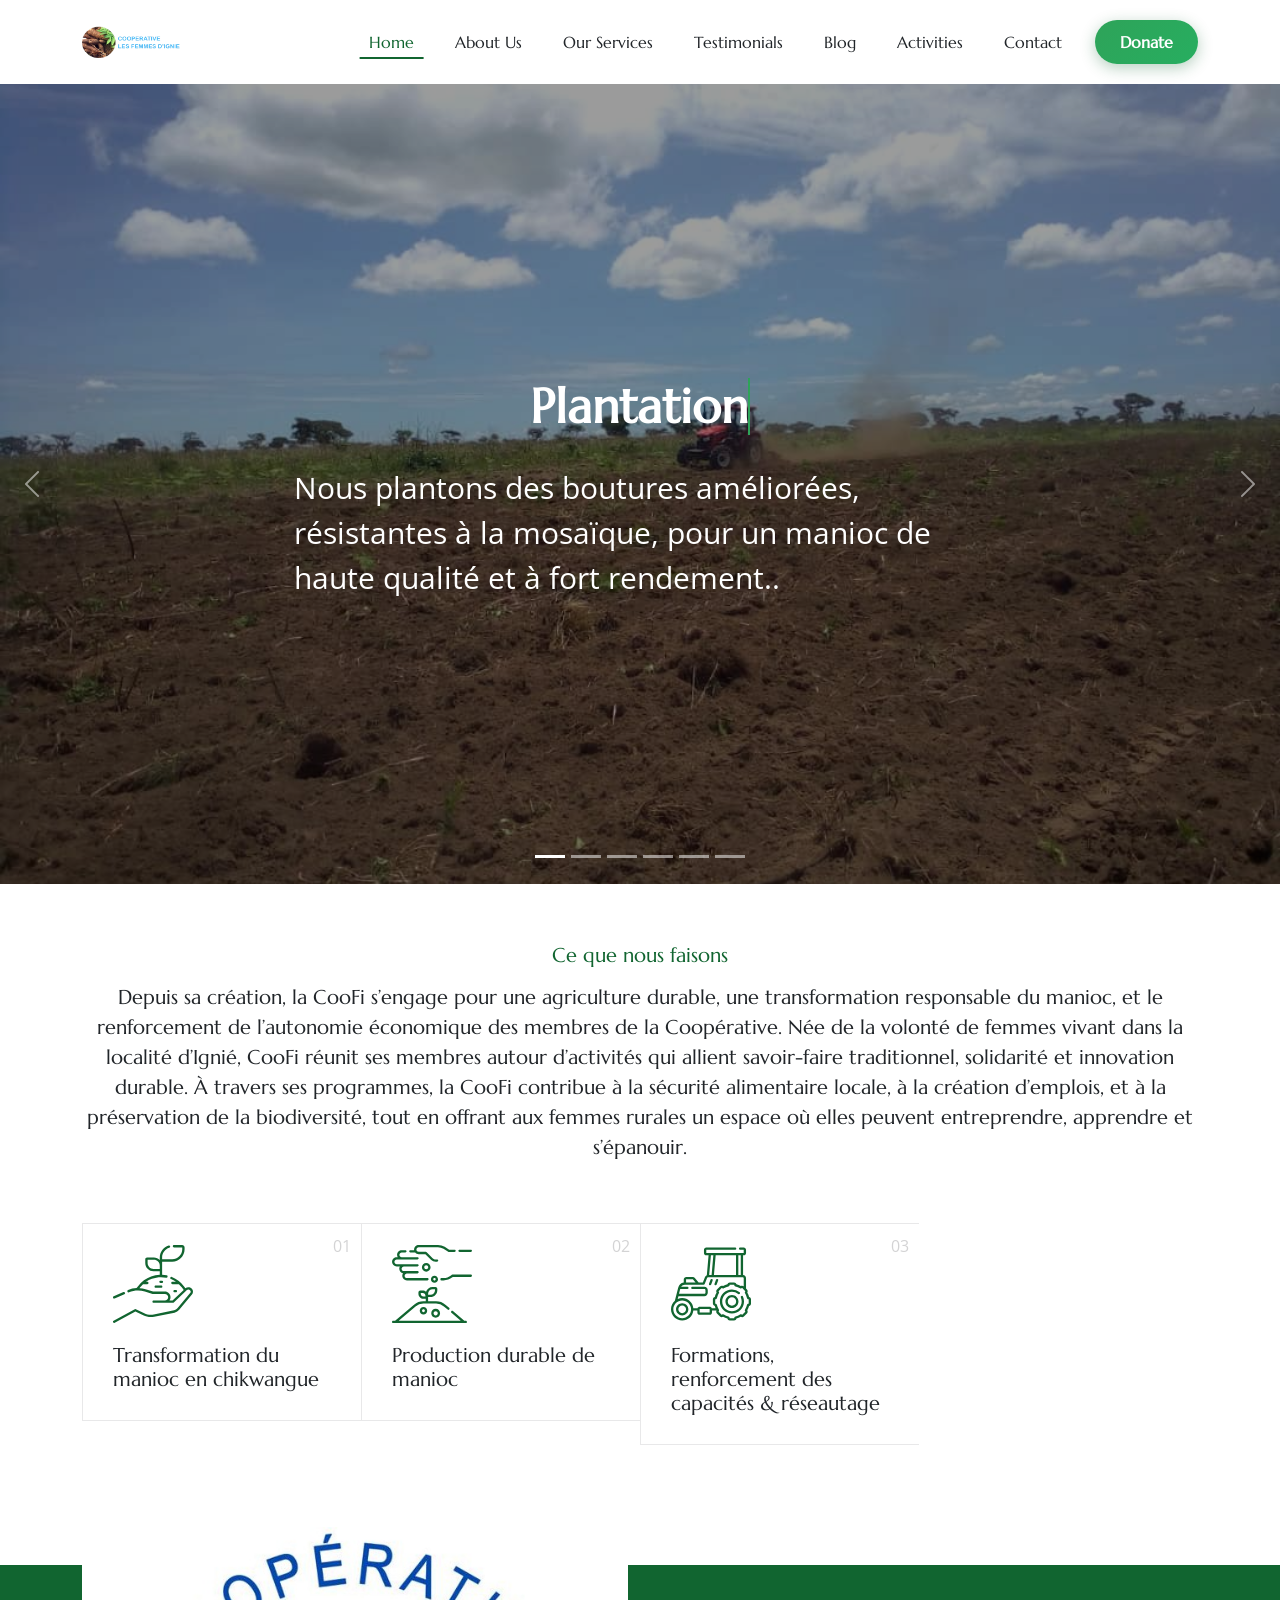
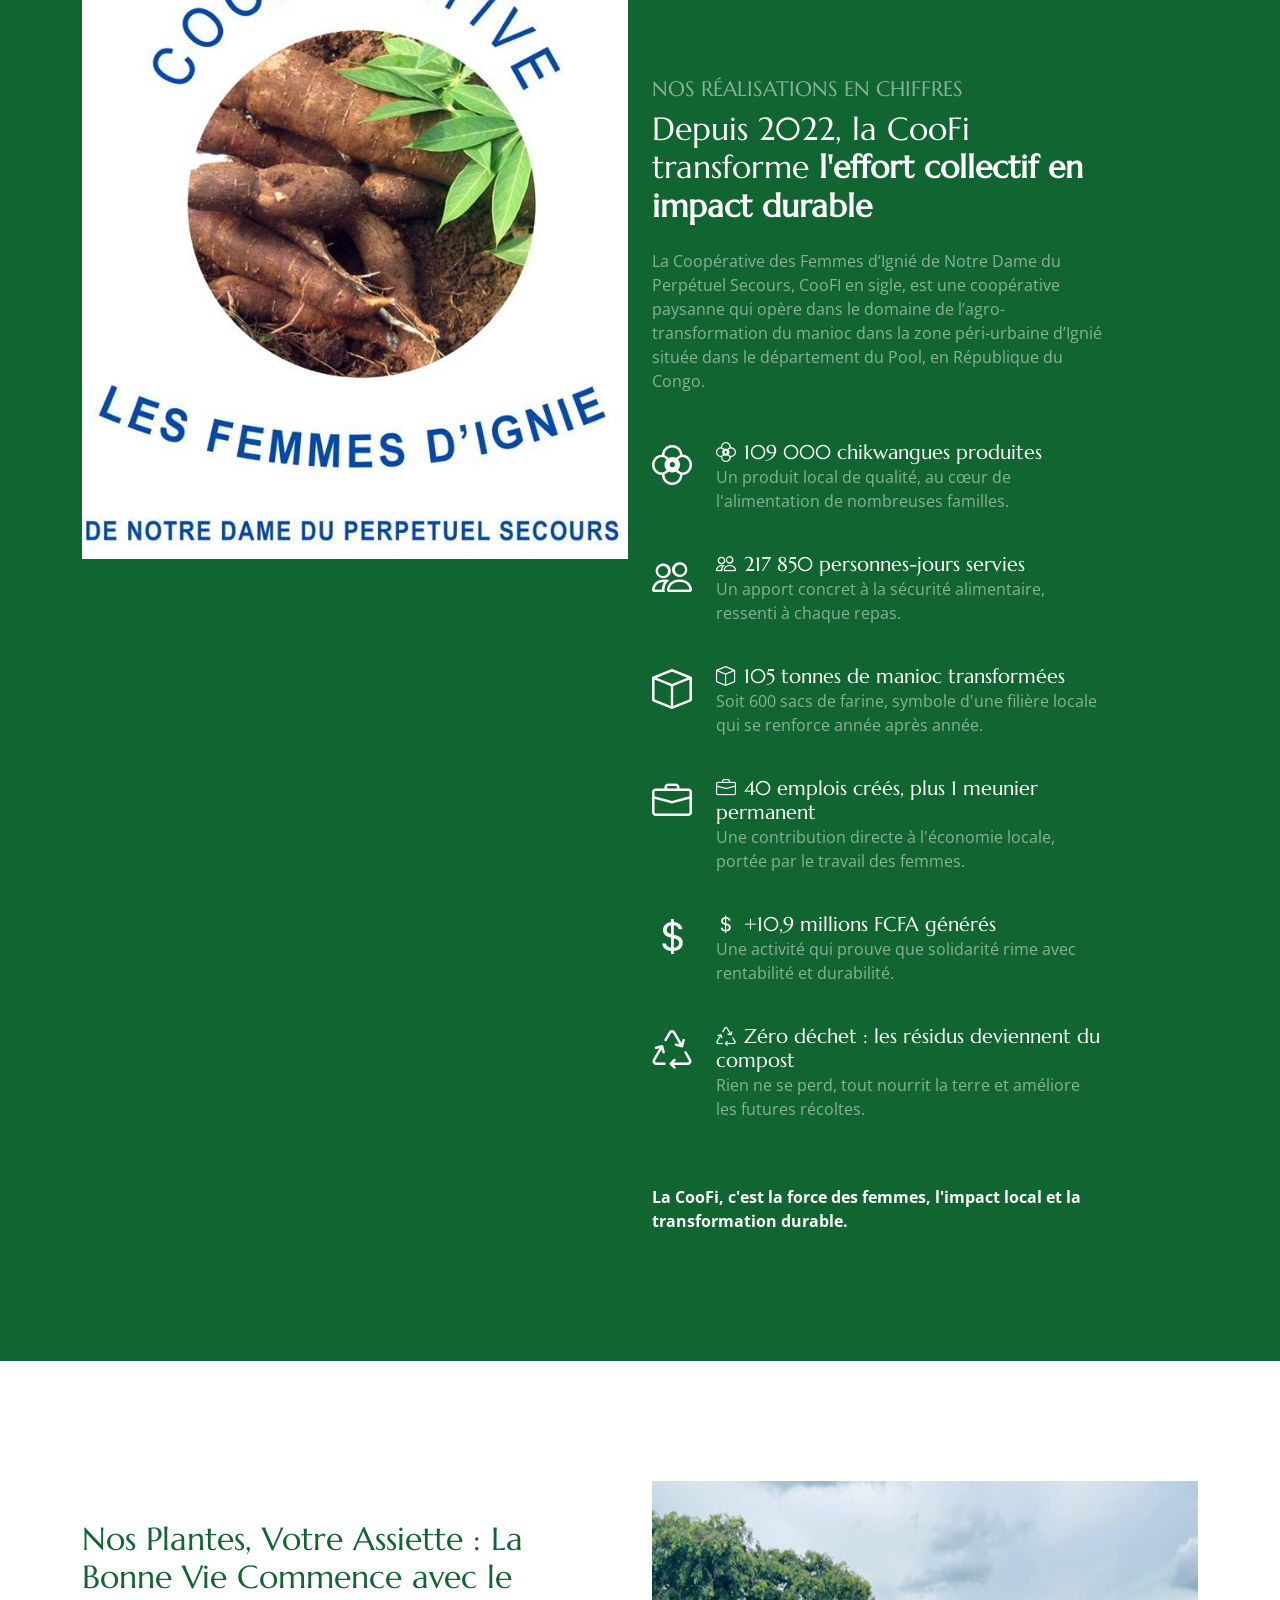
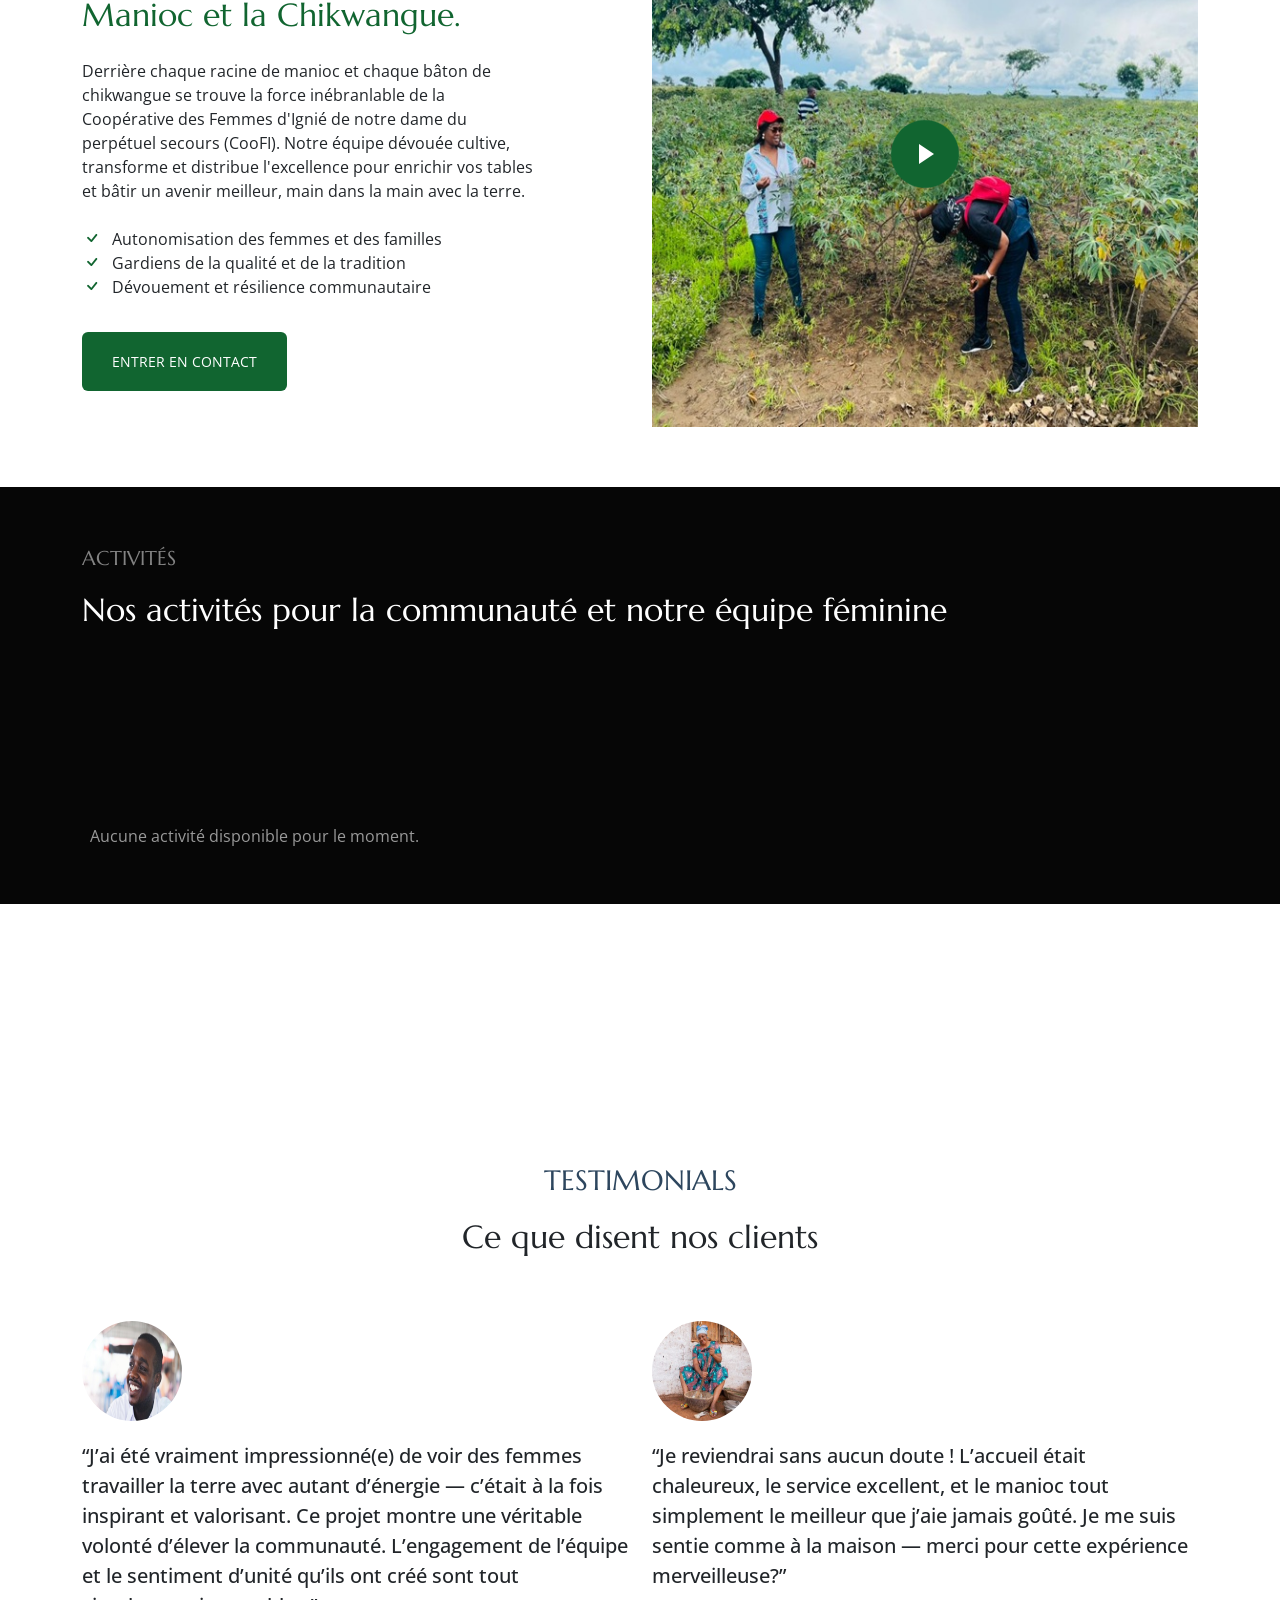
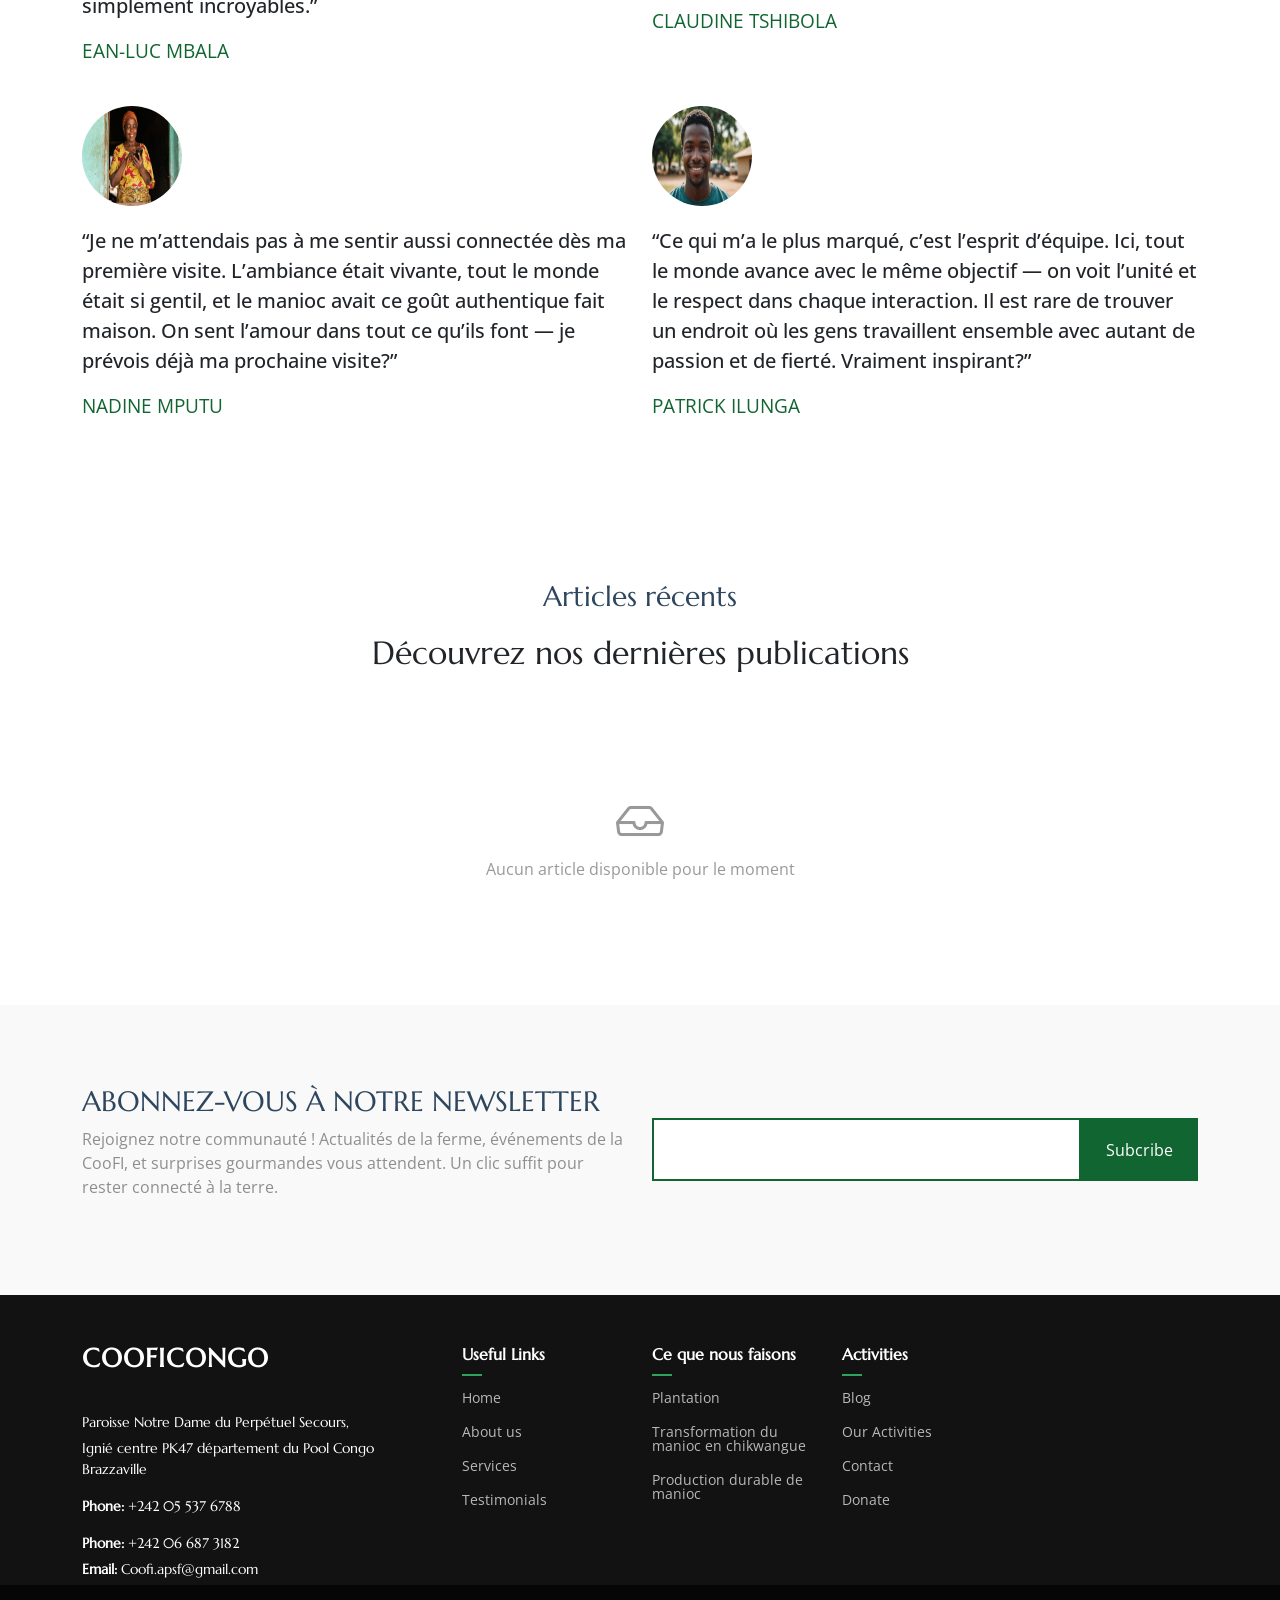
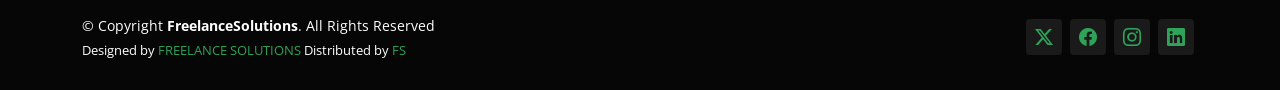
==== commit c50e55bb: "Refactor navigation structure and update branding across multiple pages; replace AgriCulture referen" ====
--- a/index.html
+++ b/index.html
@@ -126,40 +126,58 @@
     <div class="container-fluid container-xl position-relative d-flex align-items-center justify-content-between">
 
       <a href="index.html" class="logo d-flex align-items-center">
-        <!-- Uncomment the line below if you also wish to use an image logo -->
-        <img src="assets/img/logo.png" alt="AgriCulture">
-        <!-- <h1 class="sitename">AgriCulture</h1>  -->
+        <img src="assets/img/logo.png" alt="CooFICongo">
       </a>
 
-      <nav id="navmenu" class="navmenu stagger-animation">
-        <ul>
+      <!-- Desktop Navigation -->
+      <nav class="desktop-nav">
+        <ul class="nav-links">
           <li><a href="index.html" class="active">Home</a></li>
           <li><a href="about.html">About Us</a></li>
           <li><a href="services.html">Our Services</a></li>
           <li><a href="testimonials.html">Testimonials</a></li>
           <li><a href="blog.php">Blog</a></li>
           <li><a href="activity.php">Activities</a></li>
-          <!-- <li class="dropdown"><a href="#"><span>Dropdown</span> <i class="bi bi-chevron-down toggle-dropdown"></i></a>
-            <ul>
-              <li><a href="#">Dropdown 1</a></li>
-              <li class="dropdown"><a href="#"><span>Deep Dropdown</span> <i
-                    class="bi bi-chevron-down toggle-dropdown"></i></a>
-                <ul>
-                  <li><a href="login.html">login</a></li>
-                </ul>
-              </li>
-              <li><a href="#">Dropdown 2</a></li>
-              <li><a href="#">Dropdown 3</a></li>
-              <li><a href="#">Dropdown 4</a></li>
-            </ul>
-          </li> -->
           <li><a href="contact.html">Contact</a></li>
+          <li><a href="donation.html" class="btn-donate-nav">Donate</a></li>
         </ul>
-        <i class="mobile-nav-toggle d-xl-none bi bi-list"></i>
       </nav>
+
+      <!-- Mobile Hamburger -->
+      <button class="btn d-lg-none" type="button" data-bs-toggle="modal" data-bs-target="#navbarModal" aria-label="Toggle mobile menu">
+        <i class="bi bi-list" style="font-size: 32px; color: var(--nav-color);"></i>
+      </button>
 
     </div>
   </header>
+
+  <!-- Bootstrap Modal for Mobile Navigation -->
+  <div class="modal fade" id="navbarModal" tabindex="-1" aria-labelledby="navbarModalLabel" aria-hidden="true">
+    <div class="modal-dialog modal-fullscreen">
+      <div class="modal-content">
+        <div class="modal-header border-0">
+          <h5 class="modal-title" id="navbarModalLabel">
+            <img src="assets/img/logo.png" alt="CooFICongo" style="height: 40px;">
+          </h5>
+          <button type="button" class="btn-close" data-bs-dismiss="modal" aria-label="Close"></button>
+        </div>
+        <div class="modal-body">
+          <nav class="mobile-nav-menu">
+            <ul class="list-unstyled">
+              <li><a href="index.html" class="mobile-nav-link active" data-bs-dismiss="modal"><i class="bi bi-house-door me-2"></i>Home</a></li>
+              <li><a href="about.html" class="mobile-nav-link" data-bs-dismiss="modal"><i class="bi bi-info-circle me-2"></i>About Us</a></li>
+              <li><a href="services.html" class="mobile-nav-link" data-bs-dismiss="modal"><i class="bi bi-gear me-2"></i>Our Services</a></li>
+              <li><a href="testimonials.html" class="mobile-nav-link" data-bs-dismiss="modal"><i class="bi bi-chat-quote me-2"></i>Testimonials</a></li>
+              <li><a href="blog.php" class="mobile-nav-link" data-bs-dismiss="modal"><i class="bi bi-journal-text me-2"></i>Blog</a></li>
+              <li><a href="activity.php" class="mobile-nav-link" data-bs-dismiss="modal"><i class="bi bi-calendar-event me-2"></i>Activities</a></li>
+              <li><a href="contact.html" class="mobile-nav-link" data-bs-dismiss="modal"><i class="bi bi-envelope me-2"></i>Contact</a></li>
+              <li><a href="donation.html" class="mobile-nav-link btn-donate-mobile" data-bs-dismiss="modal"><i class="bi bi-heart me-2"></i>Donate</a></li>
+            </ul>
+          </nav>
+        </div>
+      </div>
+    </div>
+  </div>
 
   <main class="main">
 
@@ -835,7 +853,7 @@
 
         <div class="d-flex flex-column align-items-center align-items-lg-start">
           <div>
-            © Copyright <strong><span>MyWebsite</span></strong>. All Rights Reserved
+            © Copyright <strong><span>FreelanceSolutions</span></strong>. All Rights Reserved
           </div>
           <div class="credits">
             <!-- All the links in the footer should remain intact. -->
--- a/assets/css/main.css
+++ b/assets/css/main.css
@@ -1,11 +1,3 @@
-/**
-* Template Name: AgriCulture
-* Template URL: https://bootstrapmade.com/agriculture-bootstrap-website-template/
-* Updated: Aug 07 2024 with Bootstrap v5.3.3
-* Author: BootstrapMade.com
-* License: https://bootstrapmade.com/license/
-*/
-
 /*--------------------------------------------------------------
 # Font & Color Variables
 # Help: https://bootstrapmade.com/color-system/
@@ -625,11 +617,86 @@
   box-shadow: 0px 0 18px color-mix(in srgb, var(--default-color), transparent 85%);
 }
 
+/* Bootstrap Navbar Toggler */
+.navbar-toggler {
+  border: none;
+  padding: 0;
+  width: 40px;
+  height: 40px;
+  position: relative;
+  background: transparent;
+  display: inline-block;
+}
+
+.navbar-toggler:focus {
+  box-shadow: none;
+  outline: none;
+}
+
+.navbar-toggler-icon {
+  display: inline-block;
+  width: 30px;
+  height: 2px;
+  background-color: var(--nav-color);
+  position: relative;
+  transition: all 0.3s;
+}
+
+.navbar-toggler-icon::before,
+.navbar-toggler-icon::after {
+  content: '';
+  position: absolute;
+  width: 30px;
+  height: 2px;
+  background-color: var(--nav-color);
+  left: 0;
+  transition: all 0.3s;
+}
+
+.navbar-toggler-icon::before {
+  top: -8px;
+}
+
+.navbar-toggler-icon::after {
+  top: 8px;
+}
+
+.navbar-toggler[aria-expanded="true"] .navbar-toggler-icon {
+  background-color: transparent;
+}
+
+.navbar-toggler[aria-expanded="true"] .navbar-toggler-icon::before {
+  transform: rotate(45deg);
+  top: 0;
+}
+
+.navbar-toggler[aria-expanded="true"] .navbar-toggler-icon::after {
+  transform: rotate(-45deg);
+  top: 0;
+}
+
 /*--------------------------------------------------------------
 # Navigation Menu
 --------------------------------------------------------------*/
 /* Navmenu - Desktop */
 @media (min-width: 1200px) {
+  
+  .navbar-toggler {
+    display: none !important;
+  }
+  
+  .collapse.navbar-collapse {
+    display: block !important;
+    visibility: visible !important;
+    opacity: 1 !important;
+    position: relative !important;
+    inset: auto !important;
+    background-color: transparent !important;
+    box-shadow: none !important;
+    padding: 0 !important;
+    margin: 0 !important;
+  }
+  
   .navmenu {
     padding: 0;
   }
@@ -756,132 +823,300 @@
 
 /* Navmenu - Mobile */
 @media (max-width: 1199px) {
-  .mobile-nav-toggle {
+  
+  /* Always show the hamburger button */
+  .navbar-toggler {
+    display: block !important;
     color: var(--nav-color);
     font-size: 28px;
-    line-height: 0;
+    border: none;
+    padding: 0.25rem 0.75rem;
     margin-right: 10px;
     cursor: pointer;
-    transition: color 0.3s;
-  }
-
-  .navmenu {
-    padding: 0;
-    z-index: 99997;
-  }
-
-  .navmenu ul {
-    display: none;
-    list-style: none;
+    background: transparent;
+    z-index: 1000000;
+    position: relative;
+  }
+
+  .navbar-toggler:focus {
+    outline: none;
+    box-shadow: none;
+  }
+
+  .navbar-toggler-icon {
+    display: inline-block;
+    width: 1.5em;
+    height: 1.5em;
+    vertical-align: middle;
+    background-image: url("data:image/svg+xml,%3csvg xmlns='http://www.w3.org/2000/svg' viewBox='0 0 30 30'%3e%3cpath stroke='rgba(33, 37, 41, 0.75)' stroke-linecap='round' stroke-miterlimit='10' stroke-width='2' d='M4 7h22M4 15h22M4 23h22'/%3e%3c/svg%3e");
+    background-repeat: no-repeat;
+    background-position: center;
+    background-size: 100%;
+  }
+  
+  /* Mobile menu container - use inset instead of top/bottom for proper sizing */
+  .navbar-collapse {
     position: fixed;
     inset: 60px 20px 20px 20px;
-    padding: 10px 0;
+    padding: 0;
     margin: 0;
     border-radius: 6px;
     background-color: var(--nav-mobile-background-color);
     overflow-y: auto;
-    transition: 0.3s;
     z-index: 999999;
-    box-shadow: 0px 0px 30px color-mix(in srgb, var(--default-color), transparent 90%);
+    box-shadow: 0px 0px 30px rgba(0, 0, 0, 0.1);
+    /* Disable Bootstrap's collapsing animation completely */
+    transition: none !important;
+    /* Don't set height - let inset handle it */
+  }
+  
+  /* Override all Bootstrap collapse states */
+  .navbar-collapse.collapsing {
+    transition: none !important;
+    height: auto !important;
+    min-height: 100%;
+  }
+  
+  .navbar-collapse.collapse:not(.show) {
+    display: none;
+  }
+  
+  .navbar-collapse.collapse.show {
+    display: block;
+    height: auto !important;
+    min-height: 100%;
+  }
+  
+  /* Navmenu styling */
+  .navmenu {
+    display: block;
+    padding: 0;
+    width: 100%;
+    height: 100%;
+    min-height: 100%;
+  }
+
+  .navmenu ul {
+    display: block !important;
+    list-style: none;
+    padding: 20px;
+    margin: 0;
+    width: 100%;
+  }
+  
+  .navmenu li {
+    padding: 0;
+    margin: 0;
+    width: 100%;
+    display: block !important;
   }
 
   .navmenu a,
   .navmenu a:focus {
     color: var(--nav-dropdown-color);
-    padding: 10px 20px;
+    padding: 15px 20px;
     font-family: var(--nav-font);
     font-size: 17px;
     font-weight: 500;
-    display: flex;
-    align-items: center;
-    justify-content: space-between;
+    display: block !important;
+    width: 100%;
     white-space: nowrap;
     transition: 0.3s;
-  }
-
-  .navmenu a i,
-  .navmenu a:focus i {
-    font-size: 12px;
-    line-height: 0;
-    margin-left: 5px;
-    width: 30px;
-    height: 30px;
-    display: flex;
-    align-items: center;
-    justify-content: center;
-    border-radius: 50%;
-    transition: 0.3s;
-    background-color: color-mix(in srgb, var(--accent-color), transparent 90%);
-  }
-
-  .navmenu a i:hover,
-  .navmenu a:focus i:hover {
+    border-bottom: 1px solid rgba(0, 0, 0, 0.05);
+    text-decoration: none;
+    opacity: 1;
+    visibility: visible;
+  }
+
+  .navmenu a:hover,
+  .navmenu .active {
+    color: var(--nav-dropdown-hover-color);
+    background-color: rgba(var(--accent-color-rgb), 0.05);
+  }
+  
+  /* Special styling for donate button */
+  .navmenu a.btn-donate-nav {
     background-color: var(--accent-color);
-    color: var(--contrast-color);
-  }
-
-  .navmenu a:hover,
-  .navmenu .active,
-  .navmenu .active:focus {
-    color: var(--nav-dropdown-hover-color);
-  }
-
-  .navmenu .active i,
-  .navmenu .active:focus i {
-    background-color: var(--accent-color);
-    color: var(--contrast-color);
-    transform: rotate(180deg);
-  }
-
-  .navmenu .dropdown ul {
-    position: static;
-    display: none;
-    z-index: 99999;
-    padding: 10px 0;
-    margin: 10px 20px;
-    background-color: var(--nav-dropdown-background-color);
-    border: 1px solid color-mix(in srgb, var(--default-color), transparent 90%);
-    box-shadow: none;
-    transition: all 0.5s ease-in-out;
-  }
-
-  .navmenu .dropdown ul ul {
-    background-color: rgba(33, 37, 41, 0.1);
-  }
-
-  .navmenu .dropdown>.dropdown-active {
+    color: white;
+    border-radius: 4px;
+    margin-top: 10px;
+    text-align: center;
+  }
+  
+  .navmenu a.btn-donate-nav:hover {
+    background-color: color-mix(in srgb, var(--accent-color), black 10%);
+    color: white;
+  }
+}
+
+/*--------------------------------------------------------------
+# Custom Desktop & Mobile Navigation
+--------------------------------------------------------------*/
+
+/* Desktop Navigation */
+.desktop-nav {
+  display: none;
+  margin-left: auto;
+}
+
+@media (min-width: 992px) {
+  .desktop-nav {
     display: block;
-    background-color: rgba(33, 37, 41, 0.03);
-  }
-
-  .mobile-nav-active {
-    overflow: hidden;
-  }
-
-  .mobile-nav-active .mobile-nav-toggle {
-    color: #fff;
-    position: absolute;
-    font-size: 32px;
-    top: 15px;
-    right: 15px;
-    margin-right: 0;
-    z-index: 999999;
-  }
-
-  .mobile-nav-active .navmenu {
-    position: fixed;
-    overflow: hidden;
-    inset: 0;
-    background: rgba(33, 37, 41, 0.8);
-    transition: 0.3s;
-    z-index: 999998;
-  }
-
-  .mobile-nav-active .navmenu>ul {
-    display: block;
-    position: fixed;
-    z-index: 999999;
-  }
+  }
+}
+
+.desktop-nav .nav-links {
+  display: flex;
+  list-style: none;
+  margin: 0;
+  padding: 0;
+  align-items: center;
+  justify-content: flex-end;
+  gap: 5px;
+}
+
+.desktop-nav .nav-links li {
+  position: relative;
+}
+
+.desktop-nav .nav-links a {
+  color: var(--nav-color);
+  padding: 10px 18px;
+  font-size: 16px;
+  font-family: var(--nav-font);
+  font-weight: 400;
+  text-decoration: none;
+  display: flex;
+  align-items: center;
+  white-space: nowrap;
+  transition: all 0.3s ease;
+  position: relative;
+}
+
+.desktop-nav .nav-links a::before {
+  content: '';
+  position: absolute;
+  bottom: 5px;
+  left: 50%;
+  width: 0;
+  height: 2px;
+  background: var(--nav-hover-color);
+  transition: all 0.3s ease;
+  transform: translateX(-50%);
+}
+
+.desktop-nav .nav-links a:hover::before,
+.desktop-nav .nav-links a.active::before {
+  width: 80%;
+}
+
+.desktop-nav .nav-links a:hover,
+.desktop-nav .nav-links a.active {
+  color: var(--nav-hover-color);
+}
+
+.desktop-nav .btn-donate-nav {
+  background: linear-gradient(135deg, var(--accent-color) 0%, #2ea359 100%);
+  color: white !important;
+  border-radius: 25px;
+  padding: 10px 25px !important;
+  font-weight: 600;
+  margin-left: 10px;
+  transition: all 0.3s ease;
+  box-shadow: 0 4px 15px rgba(17, 101, 48, 0.3);
+}
+
+.desktop-nav .btn-donate-nav::before {
+  display: none;
+}
+
+.desktop-nav .btn-donate-nav:hover {
+  transform: translateY(-2px);
+  box-shadow: 0 6px 20px rgba(17, 101, 48, 0.4);
+  background: linear-gradient(135deg, #0d4d24 0%, #25884a 100%);
+}
+
+/* Bootstrap Modal for Mobile Navigation */
+#navbarModal .modal-content {
+  background: linear-gradient(135deg, #f8f9fa 0%, #ffffff 100%);
+  border: none;
+}
+
+#navbarModal .modal-header {
+  padding: 1.5rem;
+  background: linear-gradient(135deg, var(--accent-color) 0%, #2ea359 100%);
+  color: white;
+}
+
+#navbarModal .btn-close {
+  filter: brightness(0) invert(1);
+  opacity: 1;
+}
+
+#navbarModal .modal-body {
+  padding: 2rem 1rem;
+}
+
+.mobile-nav-menu ul {
+  padding: 0;
+  margin: 0;
+}
+
+.mobile-nav-menu li {
+  margin-bottom: 0.5rem;
+}
+
+.mobile-nav-link {
+  display: block;
+  padding: 1rem 1.5rem;
+  color: var(--nav-color);
+  text-decoration: none;
+  font-size: 18px;
+  font-family: var(--nav-font);
+  font-weight: 500;
+  border-radius: 10px;
+  transition: all 0.3s ease;
+  position: relative;
+  overflow: hidden;
+}
+
+.mobile-nav-link i {
+  font-size: 20px;
+  color: var(--accent-color);
+  transition: all 0.3s ease;
+}
+
+.mobile-nav-link:hover,
+.mobile-nav-link.active {
+  background: linear-gradient(135deg, rgba(17, 101, 48, 0.1) 0%, rgba(46, 163, 89, 0.05) 100%);
+  color: var(--nav-hover-color);
+  padding-left: 2rem;
+  box-shadow: 0 2px 8px rgba(17, 101, 48, 0.1);
+}
+
+.mobile-nav-link:hover i,
+.mobile-nav-link.active i {
+  transform: scale(1.2);
+  color: var(--nav-hover-color);
+}
+
+.btn-donate-mobile {
+  background: linear-gradient(135deg, var(--accent-color) 0%, #2ea359 100%) !important;
+  color: white !important;
+  font-weight: 600;
+  margin-top: 1rem;
+  text-align: center;
+  box-shadow: 0 4px 15px rgba(17, 101, 48, 0.3);
+}
+
+.btn-donate-mobile i {
+  color: white !important;
+}
+
+.btn-donate-mobile:hover {
+  background: linear-gradient(135deg, #0d4d24 0%, #25884a 100%) !important;
+  transform: translateY(-2px);
+  box-shadow: 0 6px 20px rgba(17, 101, 48, 0.4);
 }
 
 /*--------------------------------------------------------------
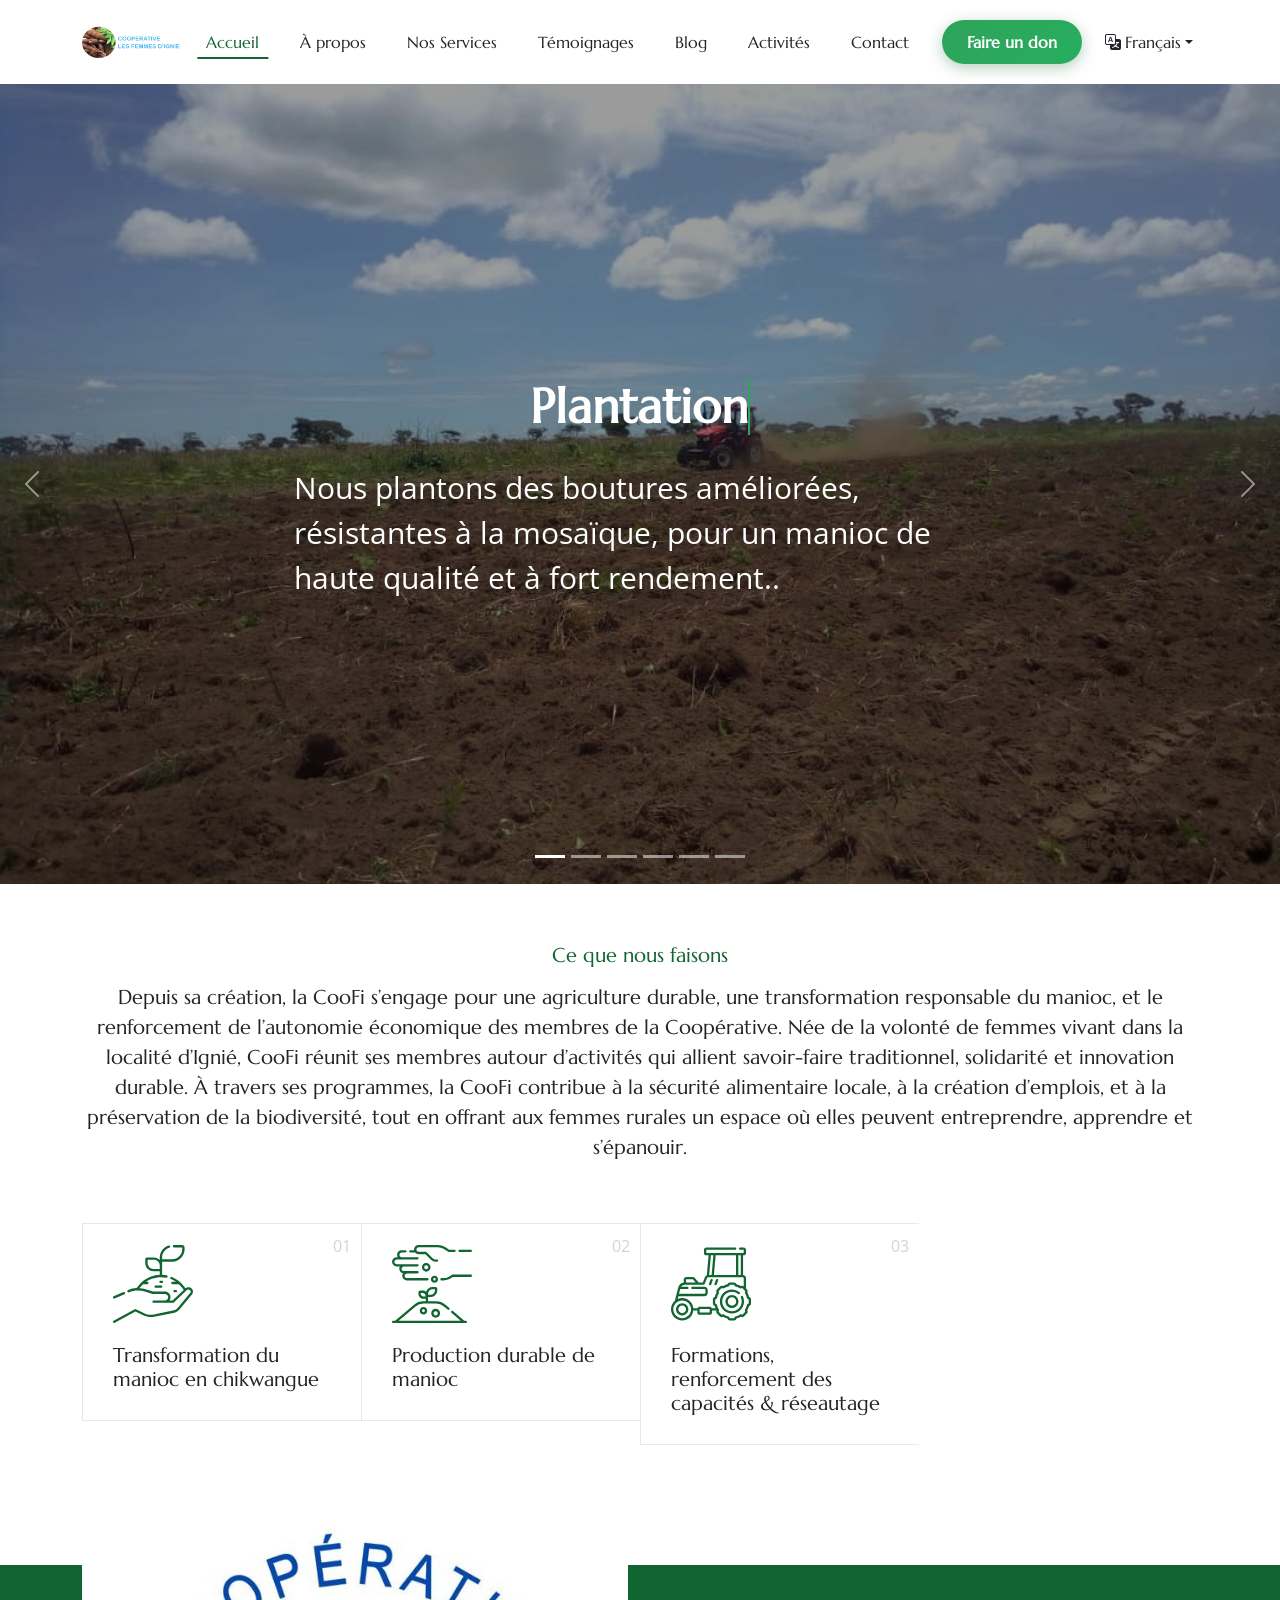
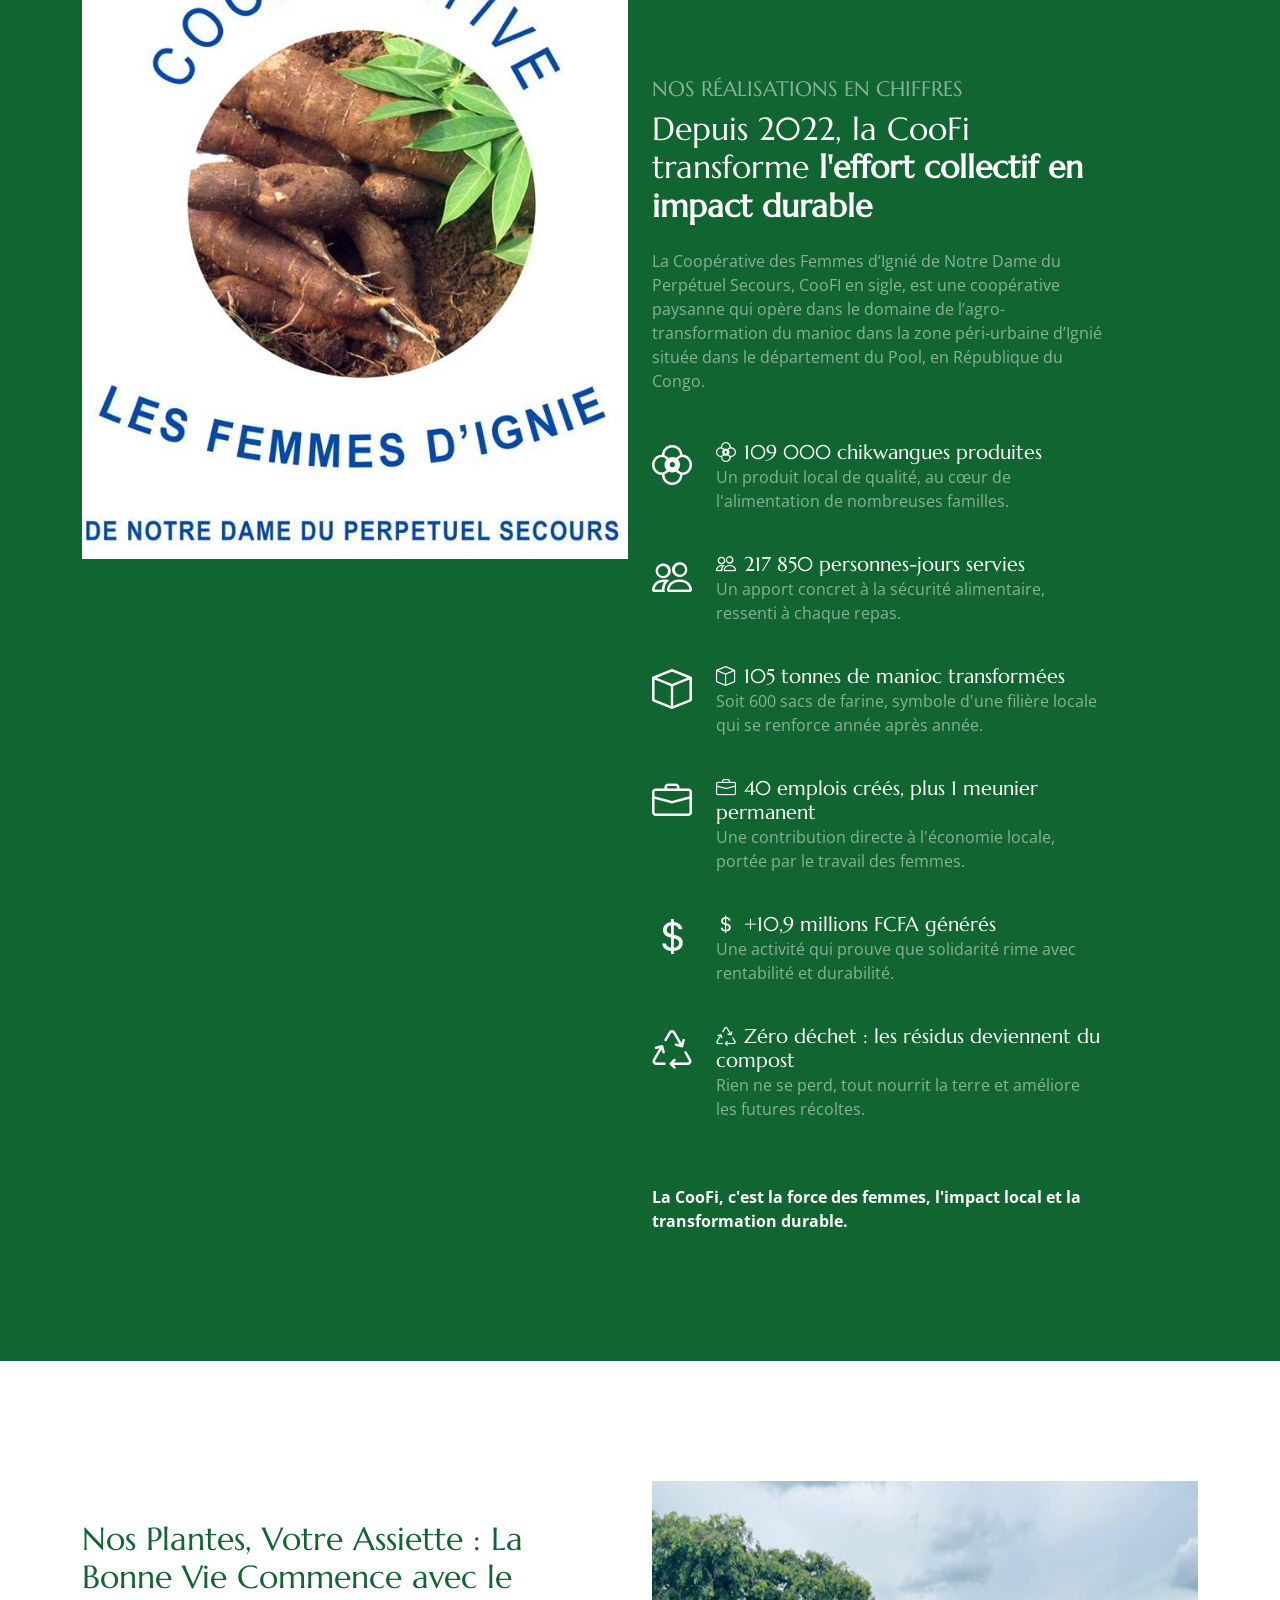
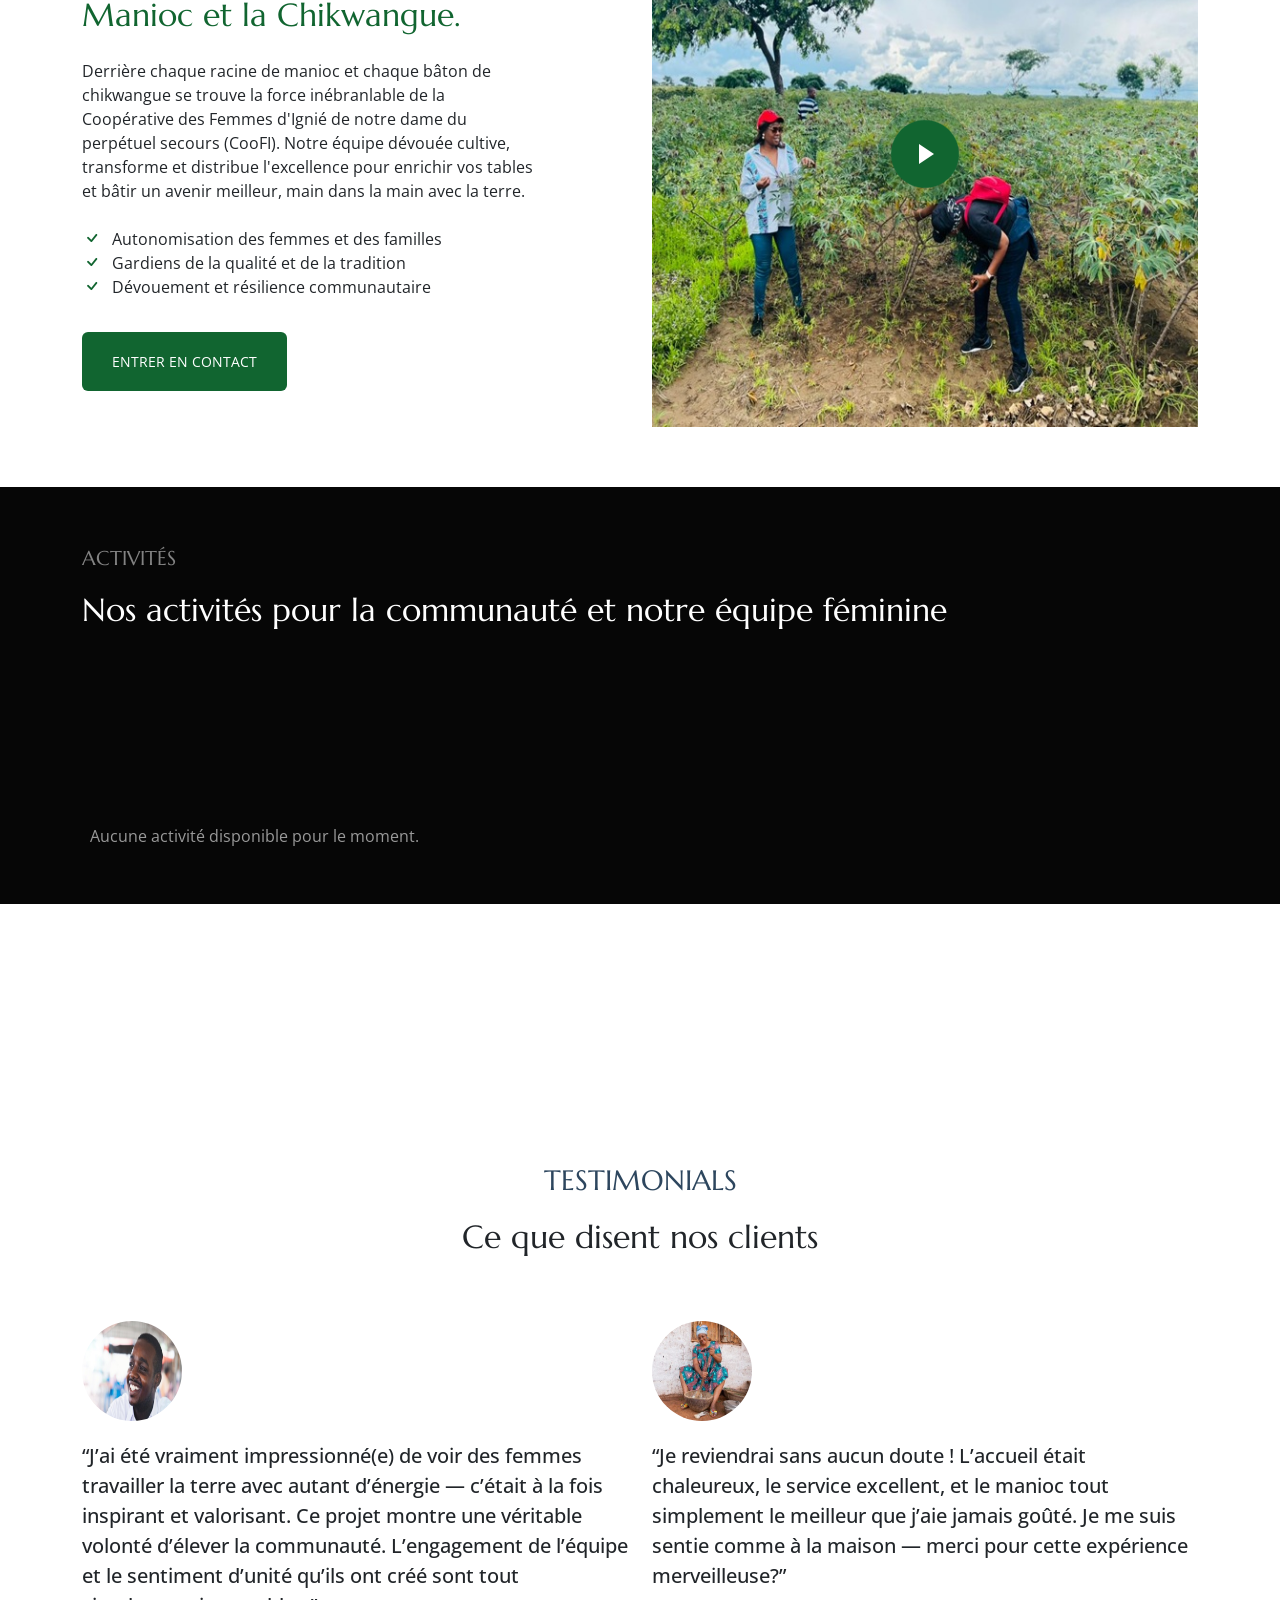
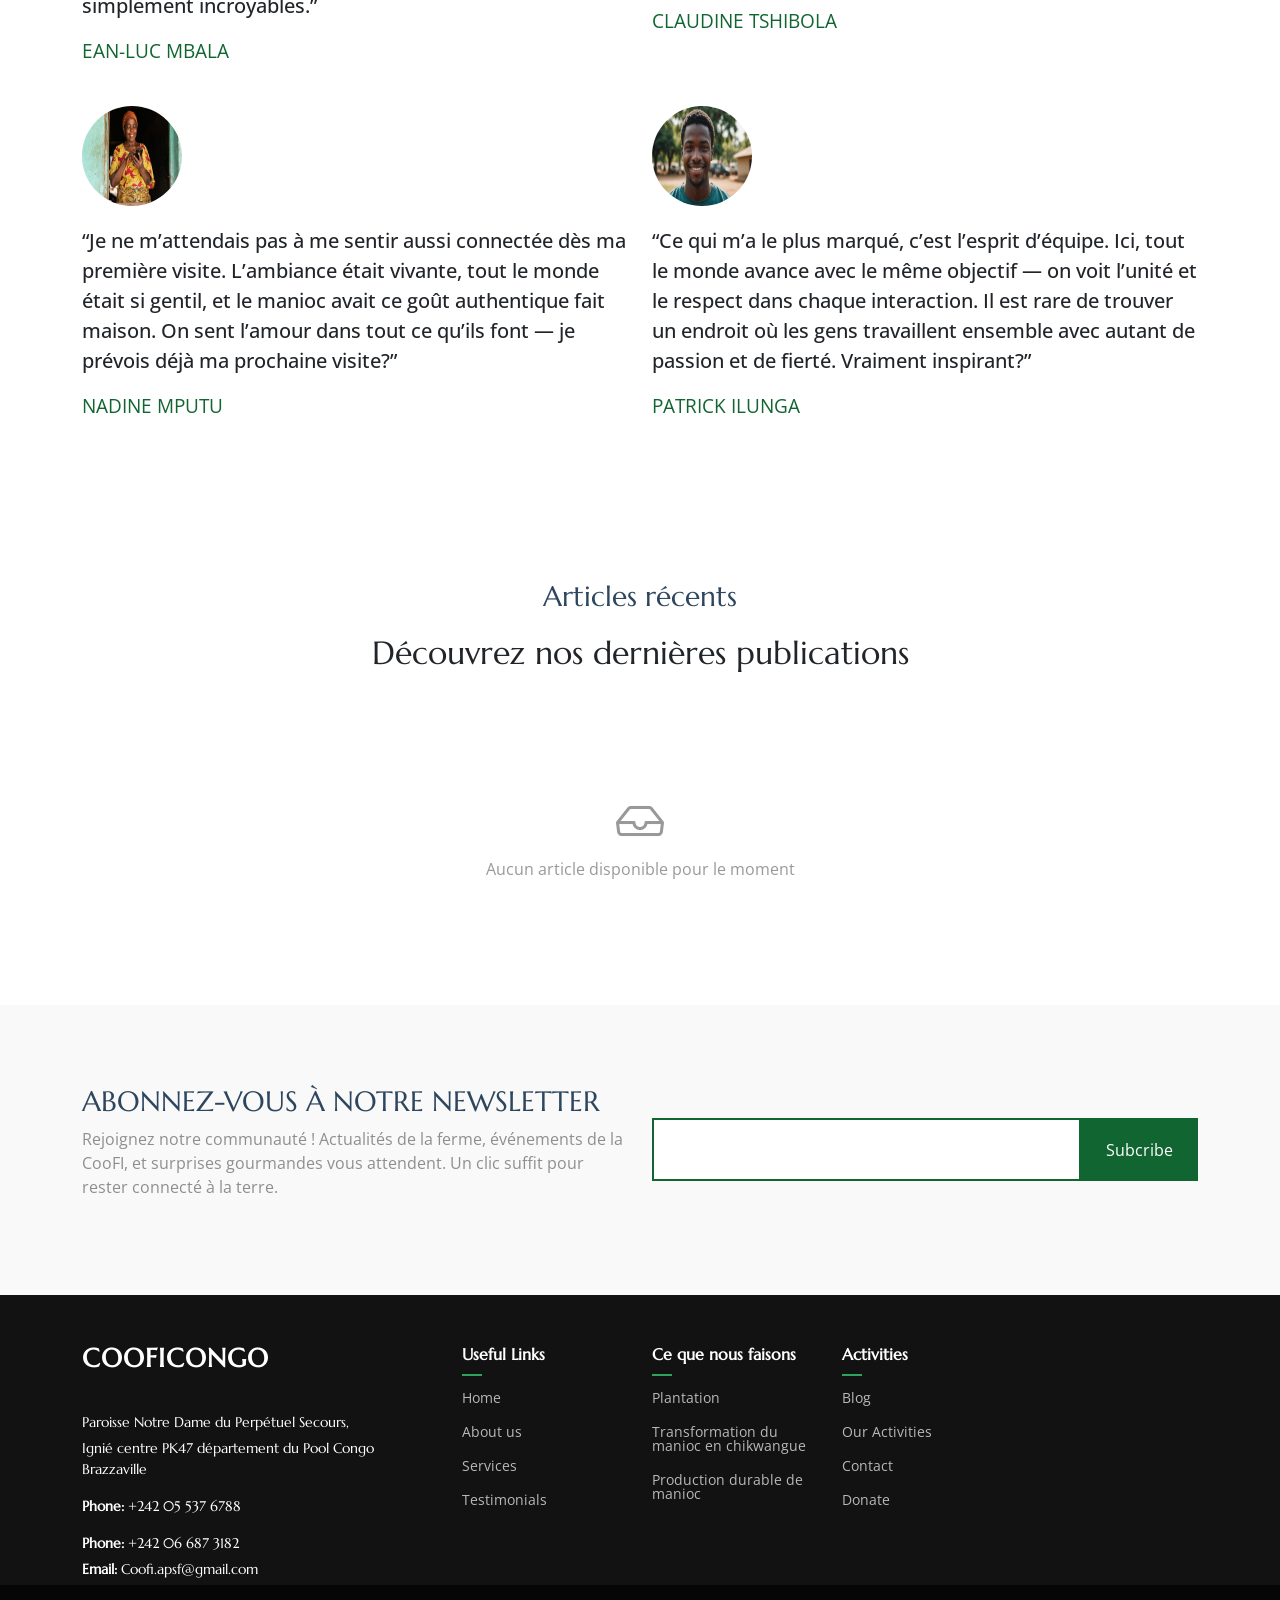
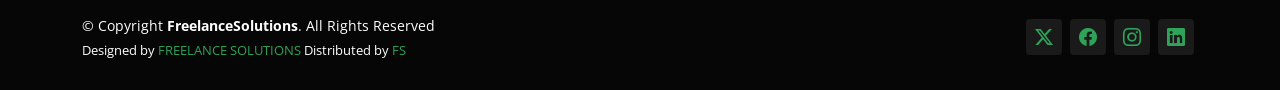
==== commit 83728be6: "Add French localization support and language toggle functionality - Changed the language attribute i" ====
--- a/index.html
+++ b/index.html
@@ -1,5 +1,5 @@
 <!DOCTYPE html>
-<html lang="en">
+<html lang="fr">
 
 <head>
   <meta charset="utf-8">
@@ -28,6 +28,7 @@
 
   <!-- Main CSS File -->
   <link href="assets/css/main.css" rel="stylesheet">
+  <script src="assets/js/i18n.js" defer></script>
 
   <style>
     /* Skeleton loader animation */
@@ -132,14 +133,23 @@
       <!-- Desktop Navigation -->
       <nav class="desktop-nav">
         <ul class="nav-links">
-          <li><a href="index.html" class="active">Home</a></li>
-          <li><a href="about.html">About Us</a></li>
-          <li><a href="services.html">Our Services</a></li>
-          <li><a href="testimonials.html">Testimonials</a></li>
-          <li><a href="blog.php">Blog</a></li>
-          <li><a href="activity.php">Activities</a></li>
-          <li><a href="contact.html">Contact</a></li>
-          <li><a href="donation.html" class="btn-donate-nav">Donate</a></li>
+          <li><a href="index.html" class="active"><span data-i18n="nav.home">Accueil</span></a></li>
+          <li><a href="about.html"><span data-i18n="nav.about">À propos</span></a></li>
+          <li><a href="services.html"><span data-i18n="nav.services">Nos Services</span></a></li>
+          <li><a href="testimonials.html"><span data-i18n="nav.testimonials">Témoignages</span></a></li>
+          <li><a href="blog.php"><span data-i18n="nav.blog">Blog</span></a></li>
+          <li><a href="activity.php"><span data-i18n="nav.activities">Activités</span></a></li>
+          <li><a href="contact.html"><span data-i18n="nav.contact">Contact</span></a></li>
+          <li><a href="donation.html" class="btn-donate-nav"><span data-i18n="nav.donate">Faire un don</span></a></li>
+          <li class="dropdown language-dropdown">
+            <a href="#" class="dropdown-toggle" data-bs-toggle="dropdown" aria-expanded="false">
+              <i class="bi bi-translate me-1"></i><span data-i18n="lang.current">Français</span>
+            </a>
+            <ul class="dropdown-menu dropdown-menu-end">
+              <li><a class="dropdown-item" href="#" data-lang="fr">Français</a></li>
+              <li><a class="dropdown-item" href="#" data-lang="en">English</a></li>
+            </ul>
+          </li>
         </ul>
       </nav>
 
@@ -164,15 +174,21 @@
         <div class="modal-body">
           <nav class="mobile-nav-menu">
             <ul class="list-unstyled">
-              <li><a href="index.html" class="mobile-nav-link active" data-bs-dismiss="modal"><i class="bi bi-house-door me-2"></i>Home</a></li>
-              <li><a href="about.html" class="mobile-nav-link" data-bs-dismiss="modal"><i class="bi bi-info-circle me-2"></i>About Us</a></li>
-              <li><a href="services.html" class="mobile-nav-link" data-bs-dismiss="modal"><i class="bi bi-gear me-2"></i>Our Services</a></li>
-              <li><a href="testimonials.html" class="mobile-nav-link" data-bs-dismiss="modal"><i class="bi bi-chat-quote me-2"></i>Testimonials</a></li>
-              <li><a href="blog.php" class="mobile-nav-link" data-bs-dismiss="modal"><i class="bi bi-journal-text me-2"></i>Blog</a></li>
-              <li><a href="activity.php" class="mobile-nav-link" data-bs-dismiss="modal"><i class="bi bi-calendar-event me-2"></i>Activities</a></li>
-              <li><a href="contact.html" class="mobile-nav-link" data-bs-dismiss="modal"><i class="bi bi-envelope me-2"></i>Contact</a></li>
-              <li><a href="donation.html" class="mobile-nav-link btn-donate-mobile" data-bs-dismiss="modal"><i class="bi bi-heart me-2"></i>Donate</a></li>
+              <li><a href="index.html" class="mobile-nav-link active" data-bs-dismiss="modal"><i class="bi bi-house-door me-2"></i><span data-i18n="nav.home">Accueil</span></a></li>
+              <li><a href="about.html" class="mobile-nav-link" data-bs-dismiss="modal"><i class="bi bi-info-circle me-2"></i><span data-i18n="nav.about">À propos</span></a></li>
+              <li><a href="services.html" class="mobile-nav-link" data-bs-dismiss="modal"><i class="bi bi-gear me-2"></i><span data-i18n="nav.services">Nos Services</span></a></li>
+              <li><a href="testimonials.html" class="mobile-nav-link" data-bs-dismiss="modal"><i class="bi bi-chat-quote me-2"></i><span data-i18n="nav.testimonials">Témoignages</span></a></li>
+              <li><a href="blog.php" class="mobile-nav-link" data-bs-dismiss="modal"><i class="bi bi-journal-text me-2"></i><span data-i18n="nav.blog">Blog</span></a></li>
+              <li><a href="activity.php" class="mobile-nav-link" data-bs-dismiss="modal"><i class="bi bi-calendar-event me-2"></i><span data-i18n="nav.activities">Activités</span></a></li>
+              <li><a href="contact.html" class="mobile-nav-link" data-bs-dismiss="modal"><i class="bi bi-envelope me-2"></i><span data-i18n="nav.contact">Contact</span></a></li>
+              <li><a href="donation.html" class="mobile-nav-link btn-donate-mobile" data-bs-dismiss="modal"><i class="bi bi-heart me-2"></i><span data-i18n="nav.donate">Faire un don</span></a></li>
             </ul>
+            <div class="mt-4">
+              <div class="d-flex gap-2">
+                <button type="button" class="btn btn-outline-secondary btn-sm" data-lang="fr">Français</button>
+                <button type="button" class="btn btn-outline-secondary btn-sm" data-lang="en">English</button>
+              </div>
+            </div>
           </nav>
         </div>
       </div>
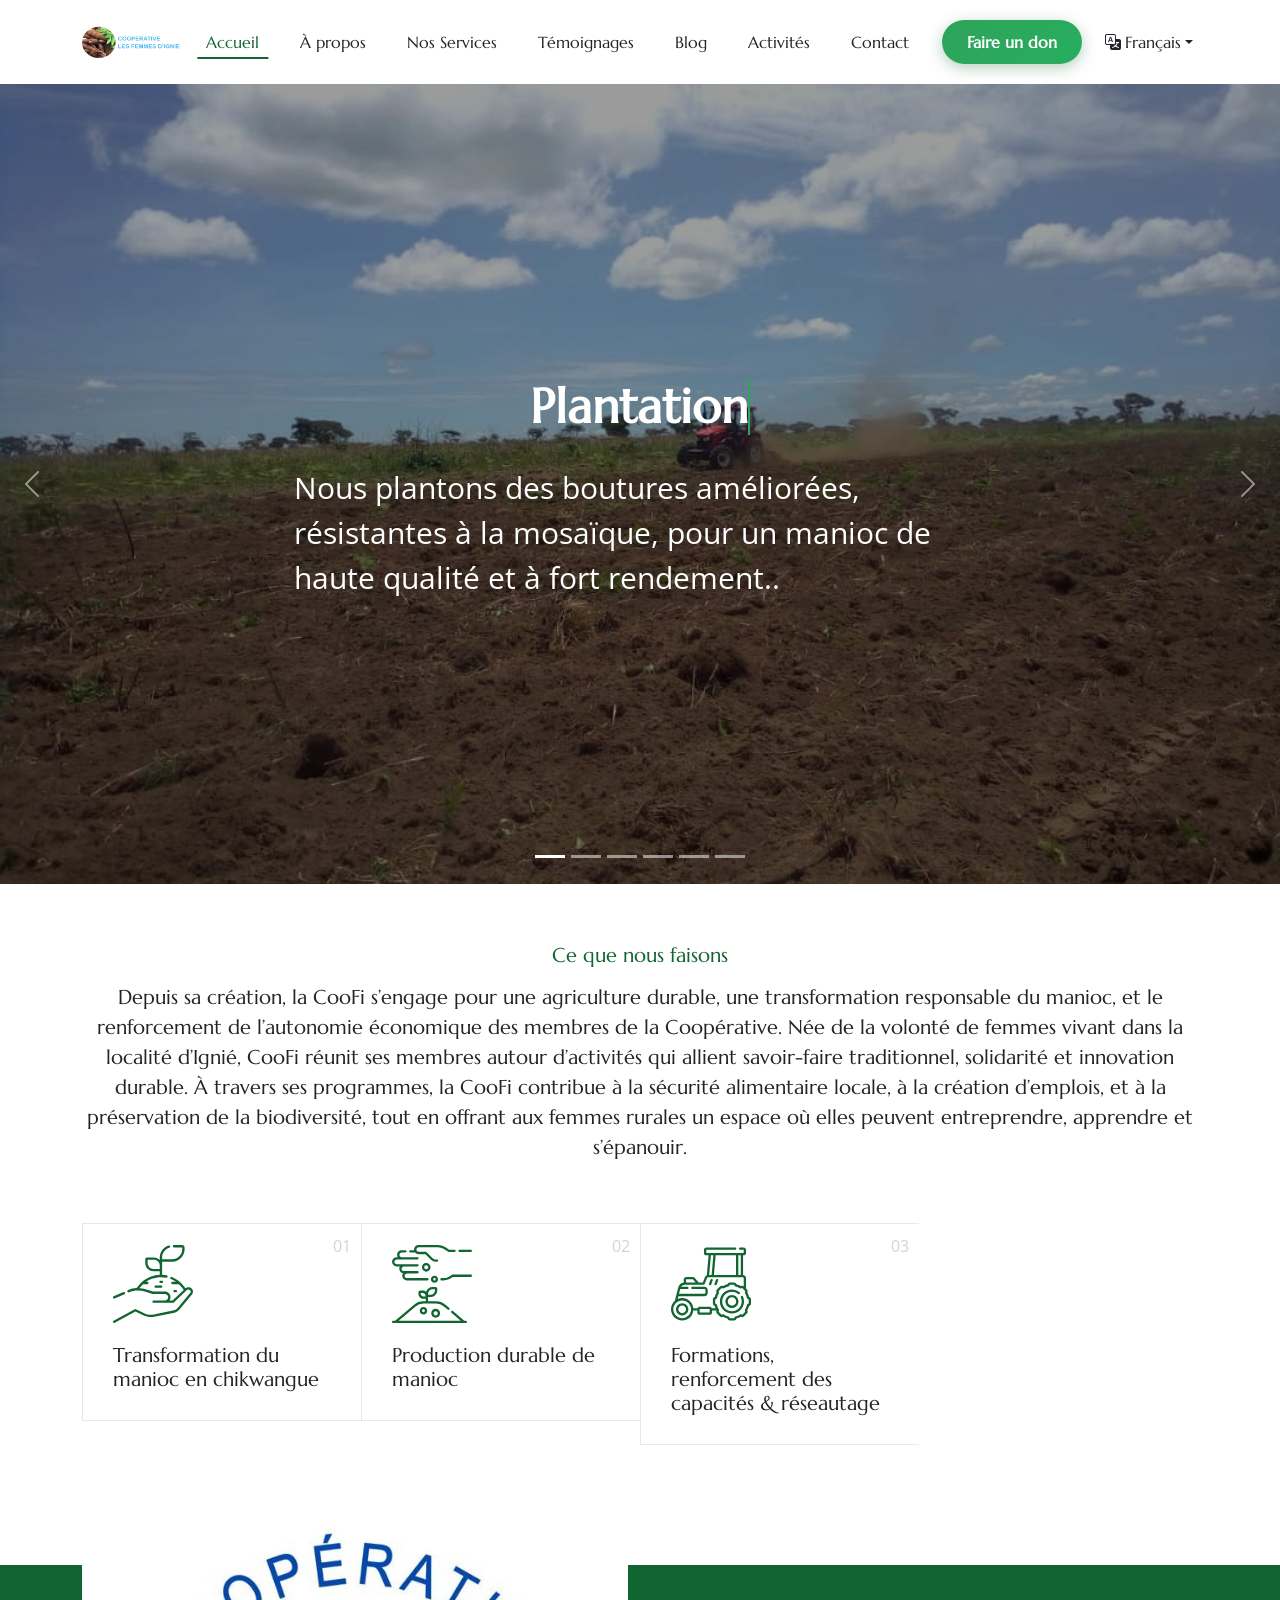
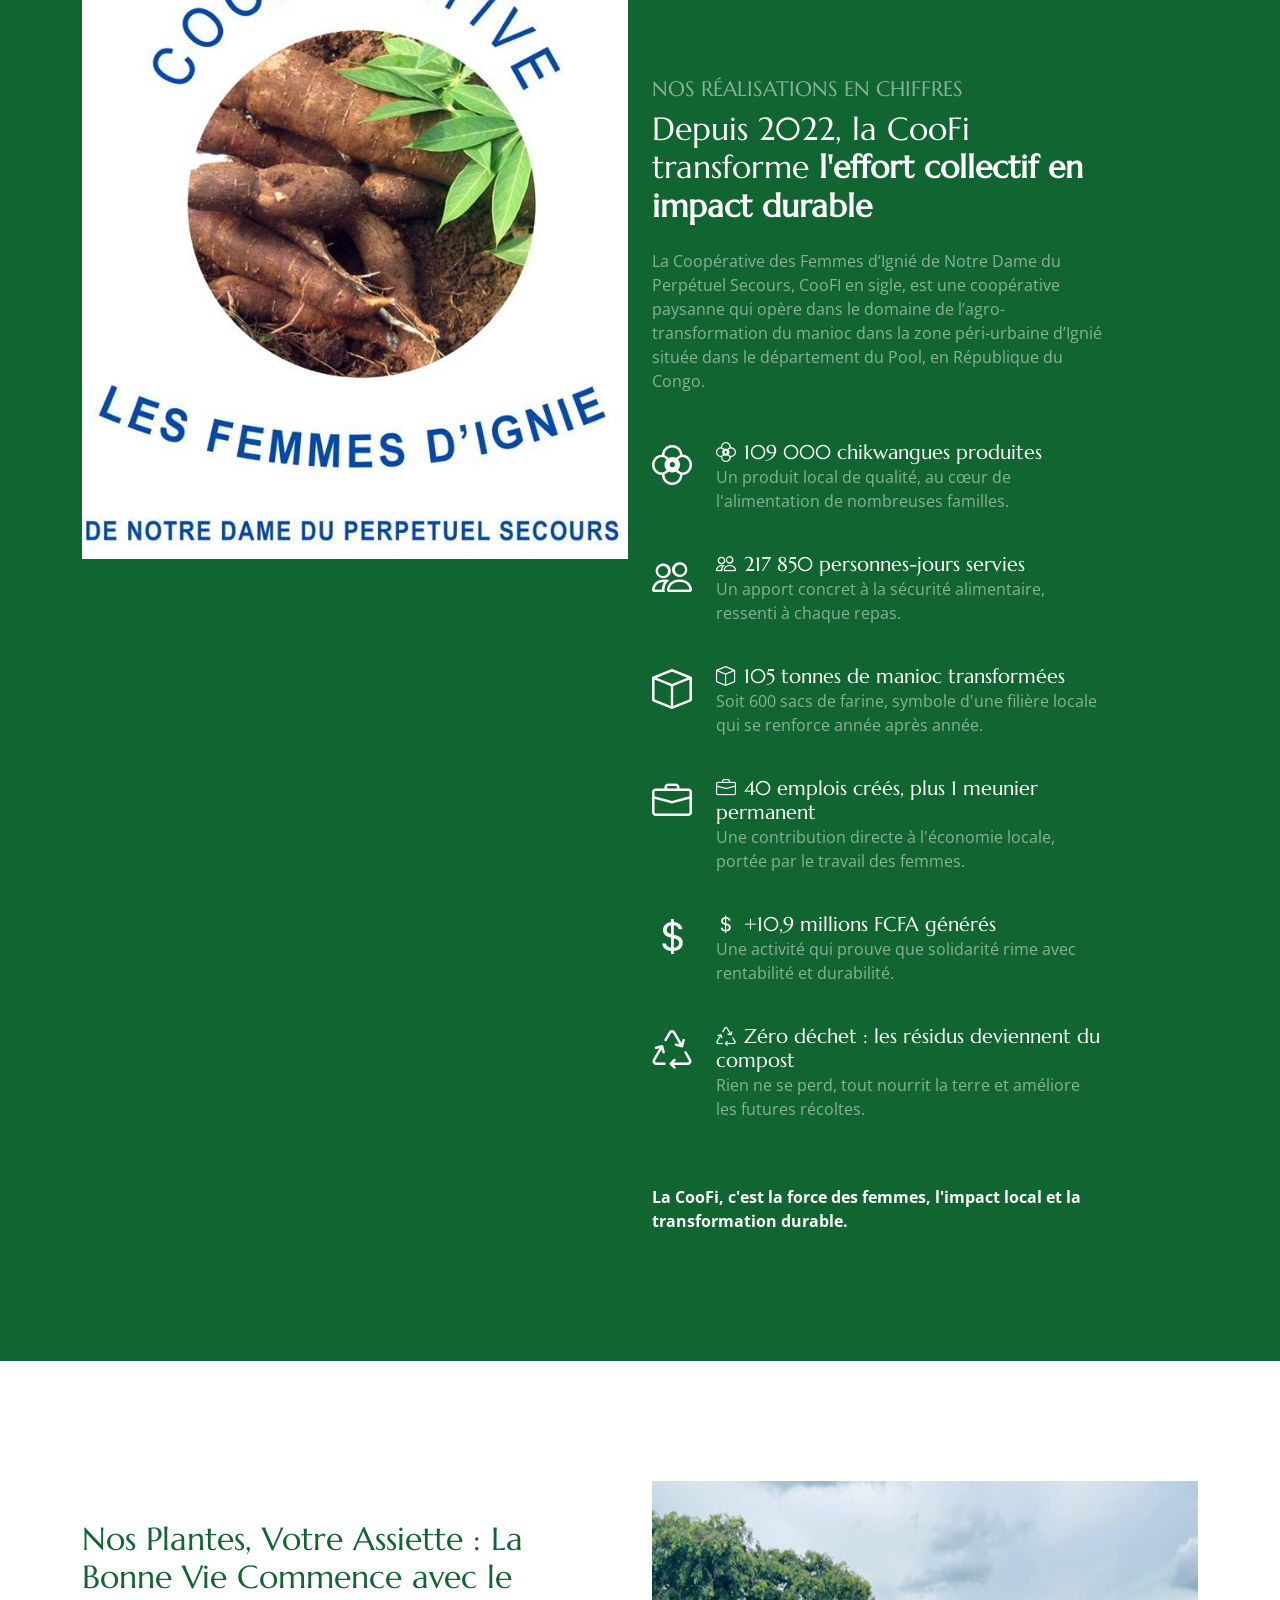
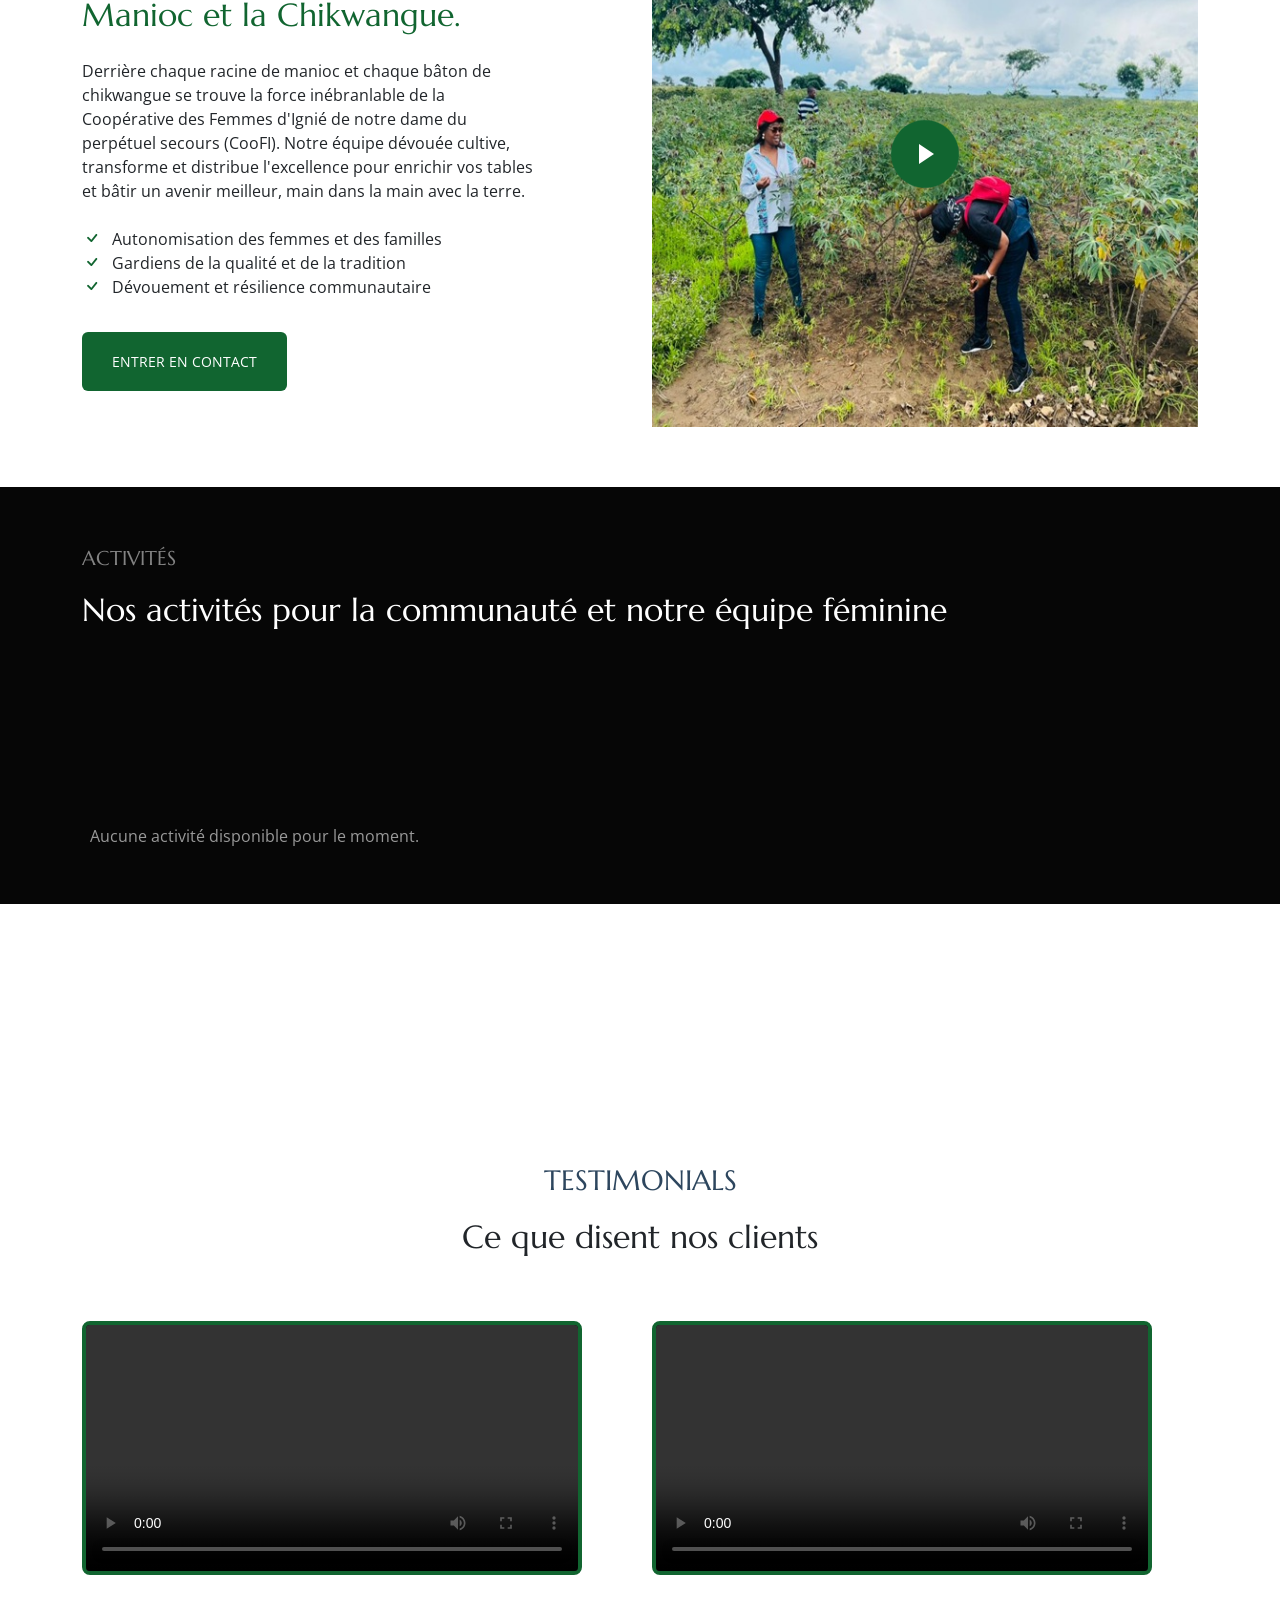
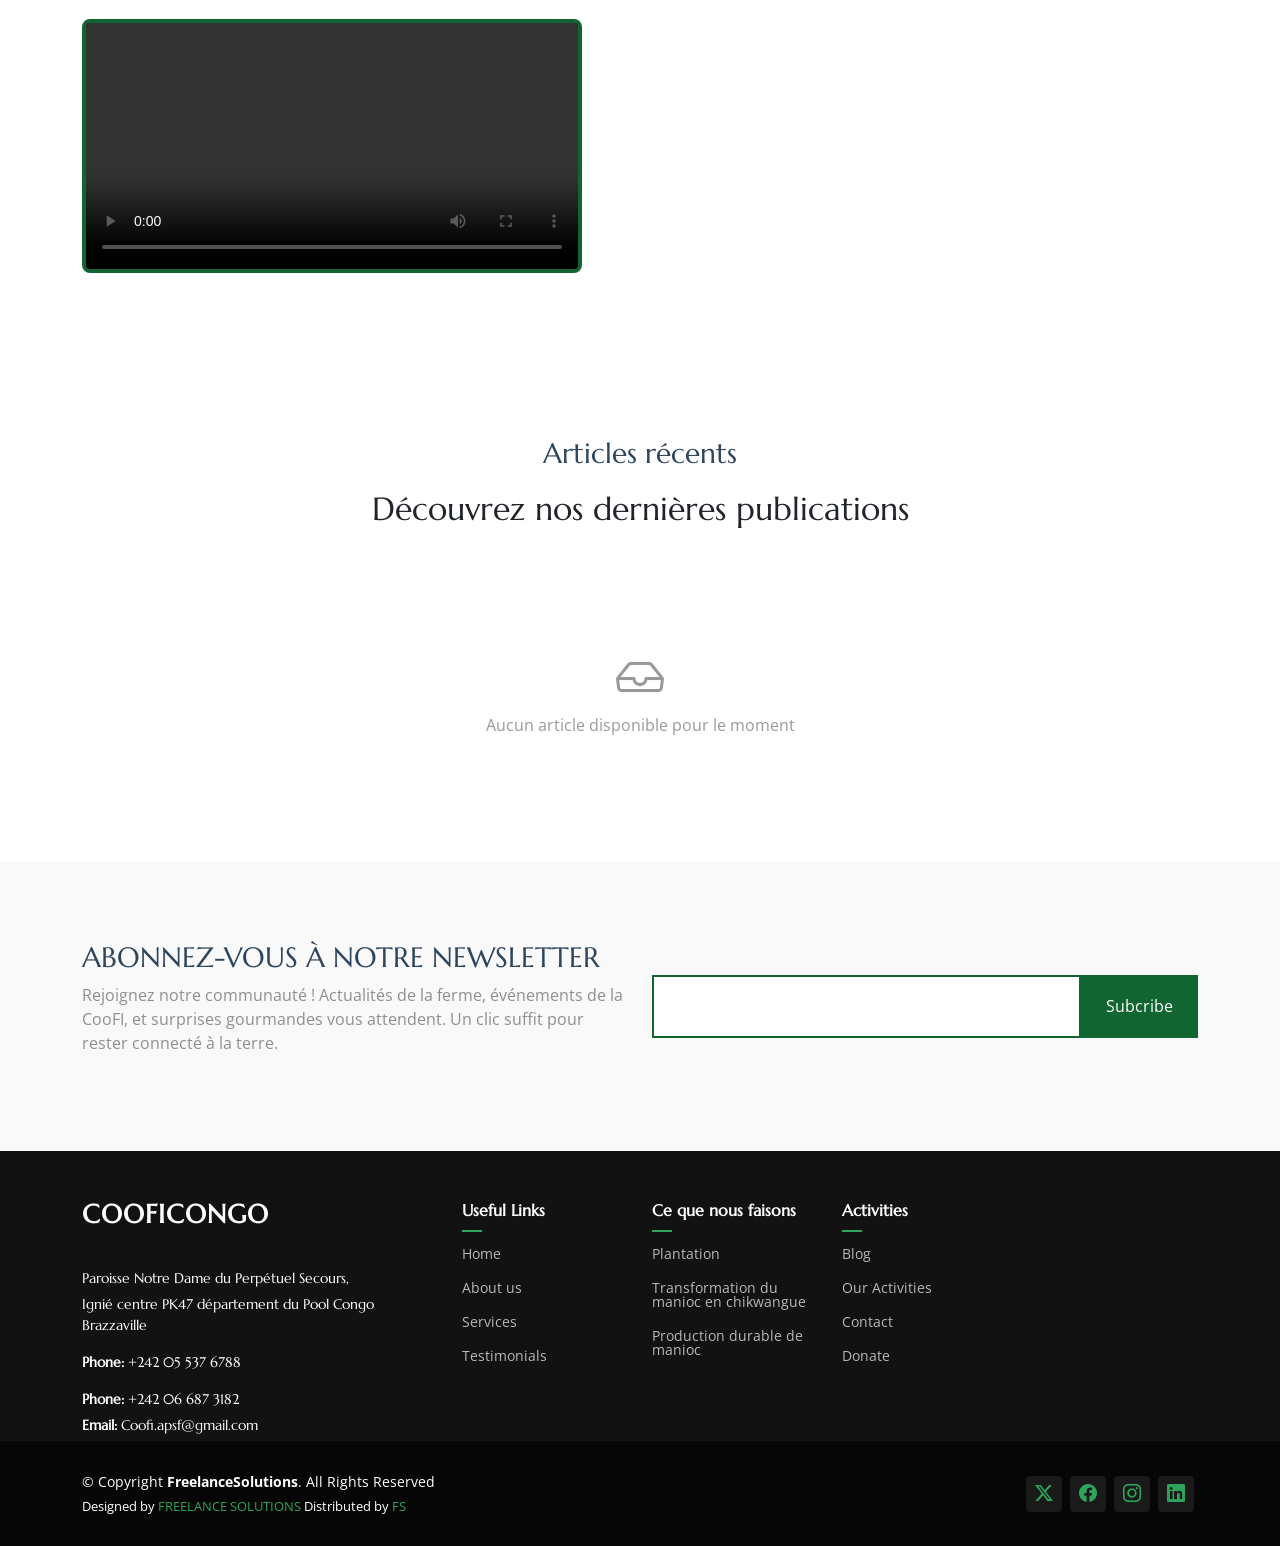
==== commit 6b168fdd: "Update testimonials section to replace images with video testimonials and enhance styling" ====
--- a/index.html
+++ b/index.html
@@ -687,45 +687,25 @@
           <div class="row stagger-animation">
             <div class="col-md-6 mb-4 mb-md-4">
               <div class="testimonial hover-lift">
-                <img src="assets/img/testimonials/james.jpg" alt="Testimonial author">
-                <blockquote>
-                  <p>
-                    “J’ai été vraiment impressionné(e) de voir des femmes travailler la terre avec autant d’énergie —
-                    c’était à la fois inspirant et valorisant. Ce projet montre une véritable volonté d’élever la
-                    communauté. L’engagement de l’équipe et le sentiment d’unité qu’ils ont créé sont tout simplement
-                    incroyables.”
-                  </p>
-                </blockquote>
-                <p class="client-name">Ean-Luc Mbala</p>
+                <video src="assets/img/testimonials/testimonials_video-1.mp4" controls alt="Testimonial author" class="testimonial-video"></video>
+               
               </div>
             </div>
             <div class="col-md-6 mb-4 mb-md-4">
               <div class="testimonial hover-lift">
-                <img src="assets/img/testimonials/lady 2.jpg" alt="Testimonial author">
-                <blockquote>
-                  <p>
-                    “Je reviendrai sans aucun doute ! L’accueil était chaleureux, le service excellent, et le manioc
-                    tout simplement le meilleur que j’aie jamais goûté. Je me suis sentie comme à la maison — merci pour
-                    cette expérience merveilleuse?”
-                  </p>
-                </blockquote>
-                <p class="client-name">Claudine Tshibola</p>
+                <video src="assets/img/testimonials/testimonials_video-2.mp4" controls alt="Testimonial author" class="testimonial-video"></video>
+                
+                <!-- <p class="client-name">Claudine Tshibola</p> -->
               </div>
             </div>
             <div class="col-md-6 mb-4 mb-md-4">
               <div class="testimonial hover-lift">
-                <img src="assets/img/testimonials/lady.jpg" alt="Testimonial author">
-                <blockquote>
-                  <p>
-                    “Je ne m’attendais pas à me sentir aussi connectée dès ma première visite. L’ambiance était vivante,
-                    tout le monde était si gentil, et le manioc avait ce goût authentique fait maison. On sent l’amour
-                    dans tout ce qu’ils font — je prévois déjà ma prochaine visite?”
-                  </p>
-                </blockquote>
-                <p class="client-name">Nadine Mputu</p>
-              </div>
-            </div>
-            <div class="col-md-6 mb-4 mb-md-4">
+                <video src="assets/img/testimonials/testimonials_video-3.mp4" controls alt="Testimonial author" class="testimonial-video"></video>
+                
+                <!-- <p class="client-name">Nadine Mputu</p> -->
+              </div>
+            </div>
+            <!-- <div class="col-md-6 mb-4 mb-md-4">
               <div class="testimonial hover-lift">
                 <img src="assets/img/testimonials/smith.jpg" alt="Testimonial author">
                 <blockquote>
@@ -737,7 +717,7 @@
                 </blockquote>
                 <p class="client-name">Patrick Ilunga</p>
               </div>
-            </div>
+            </div> -->
           </div>
         </div>
       </div>
--- a/assets/css/main.css
+++ b/assets/css/main.css
@@ -1888,6 +1888,19 @@
   height: 100px;
   border-radius: 50%;
   margin-bottom: 20px;
+  border: 3px solid var(--accent-color);
+}
+
+.testimonial-video {
+  display: block;
+  width: 100%;
+  max-width: 500px;
+  max-height: 400px;
+  height: auto;
+  border: 4px solid var(--accent-color);
+  border-radius: 8px;
+  background: #000;
+  margin-bottom: 20px;
 }
 
 .testimonials .testimonial blockquote p {
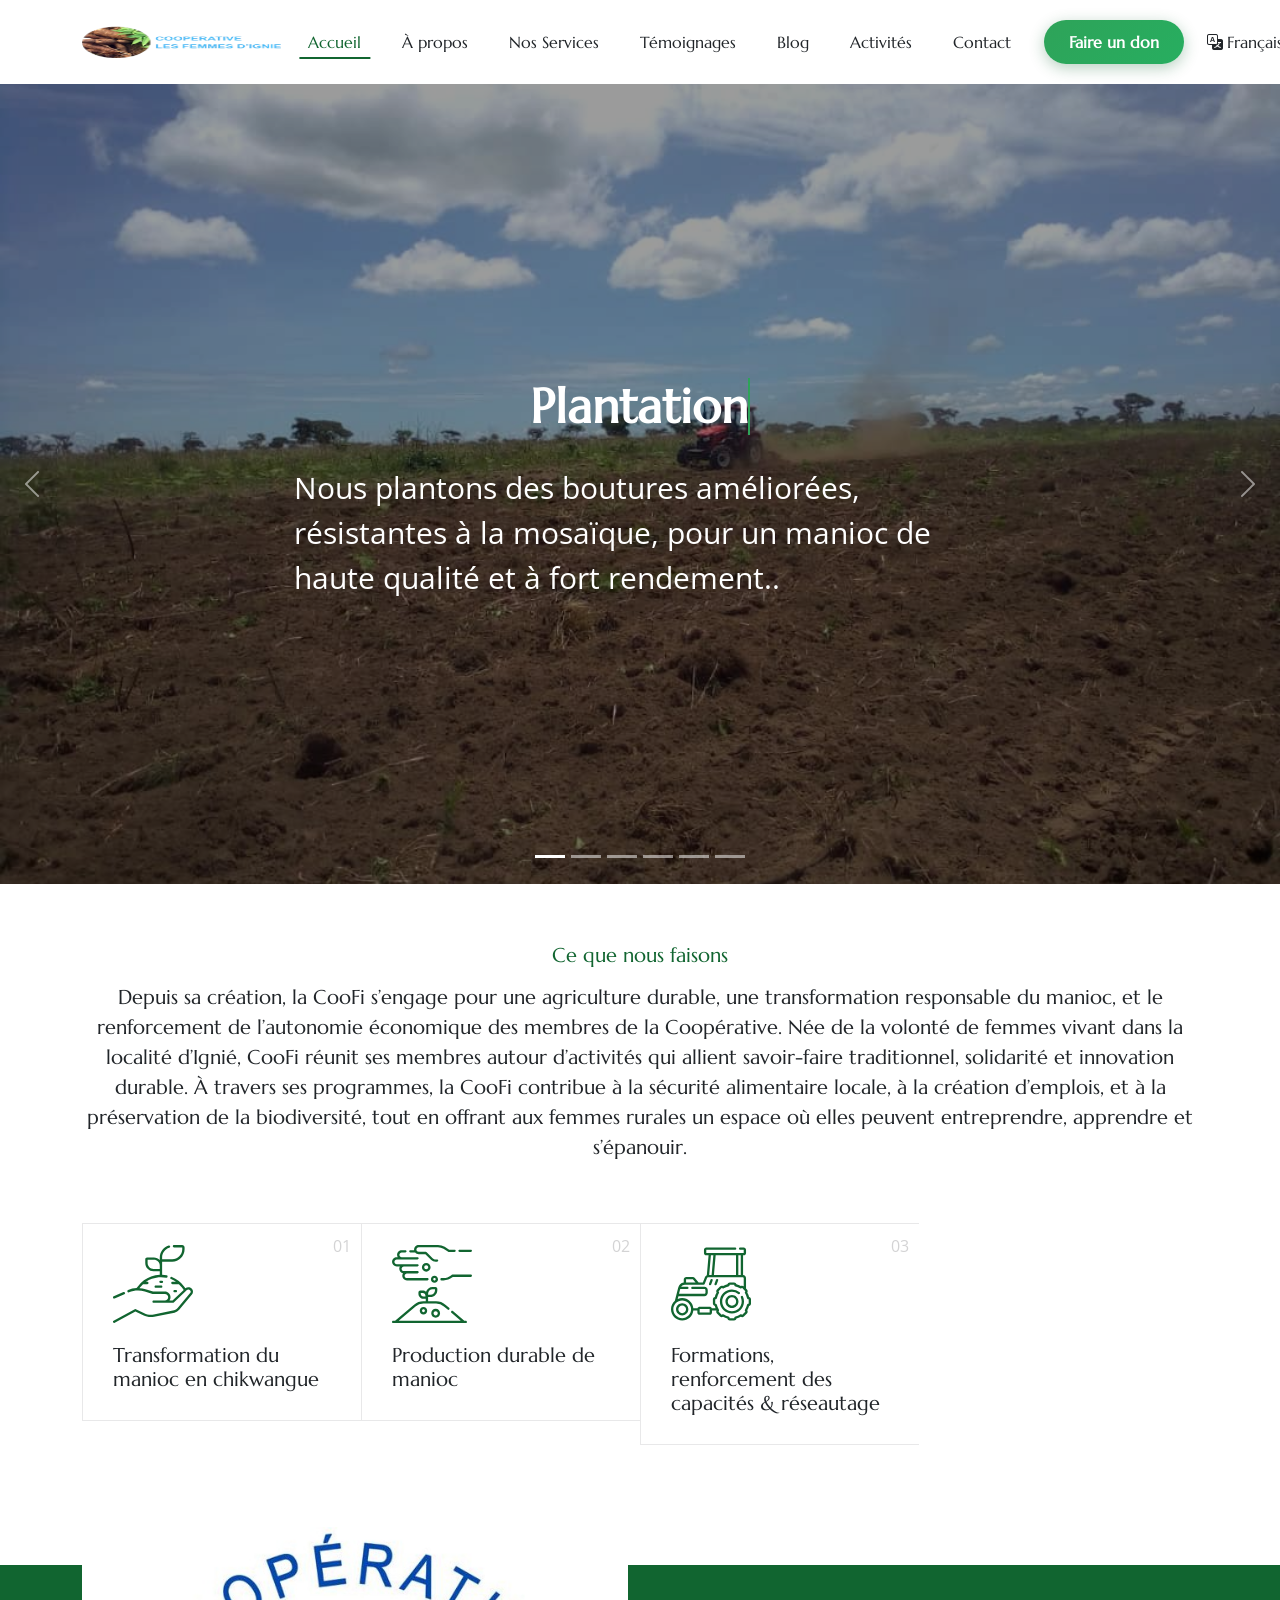
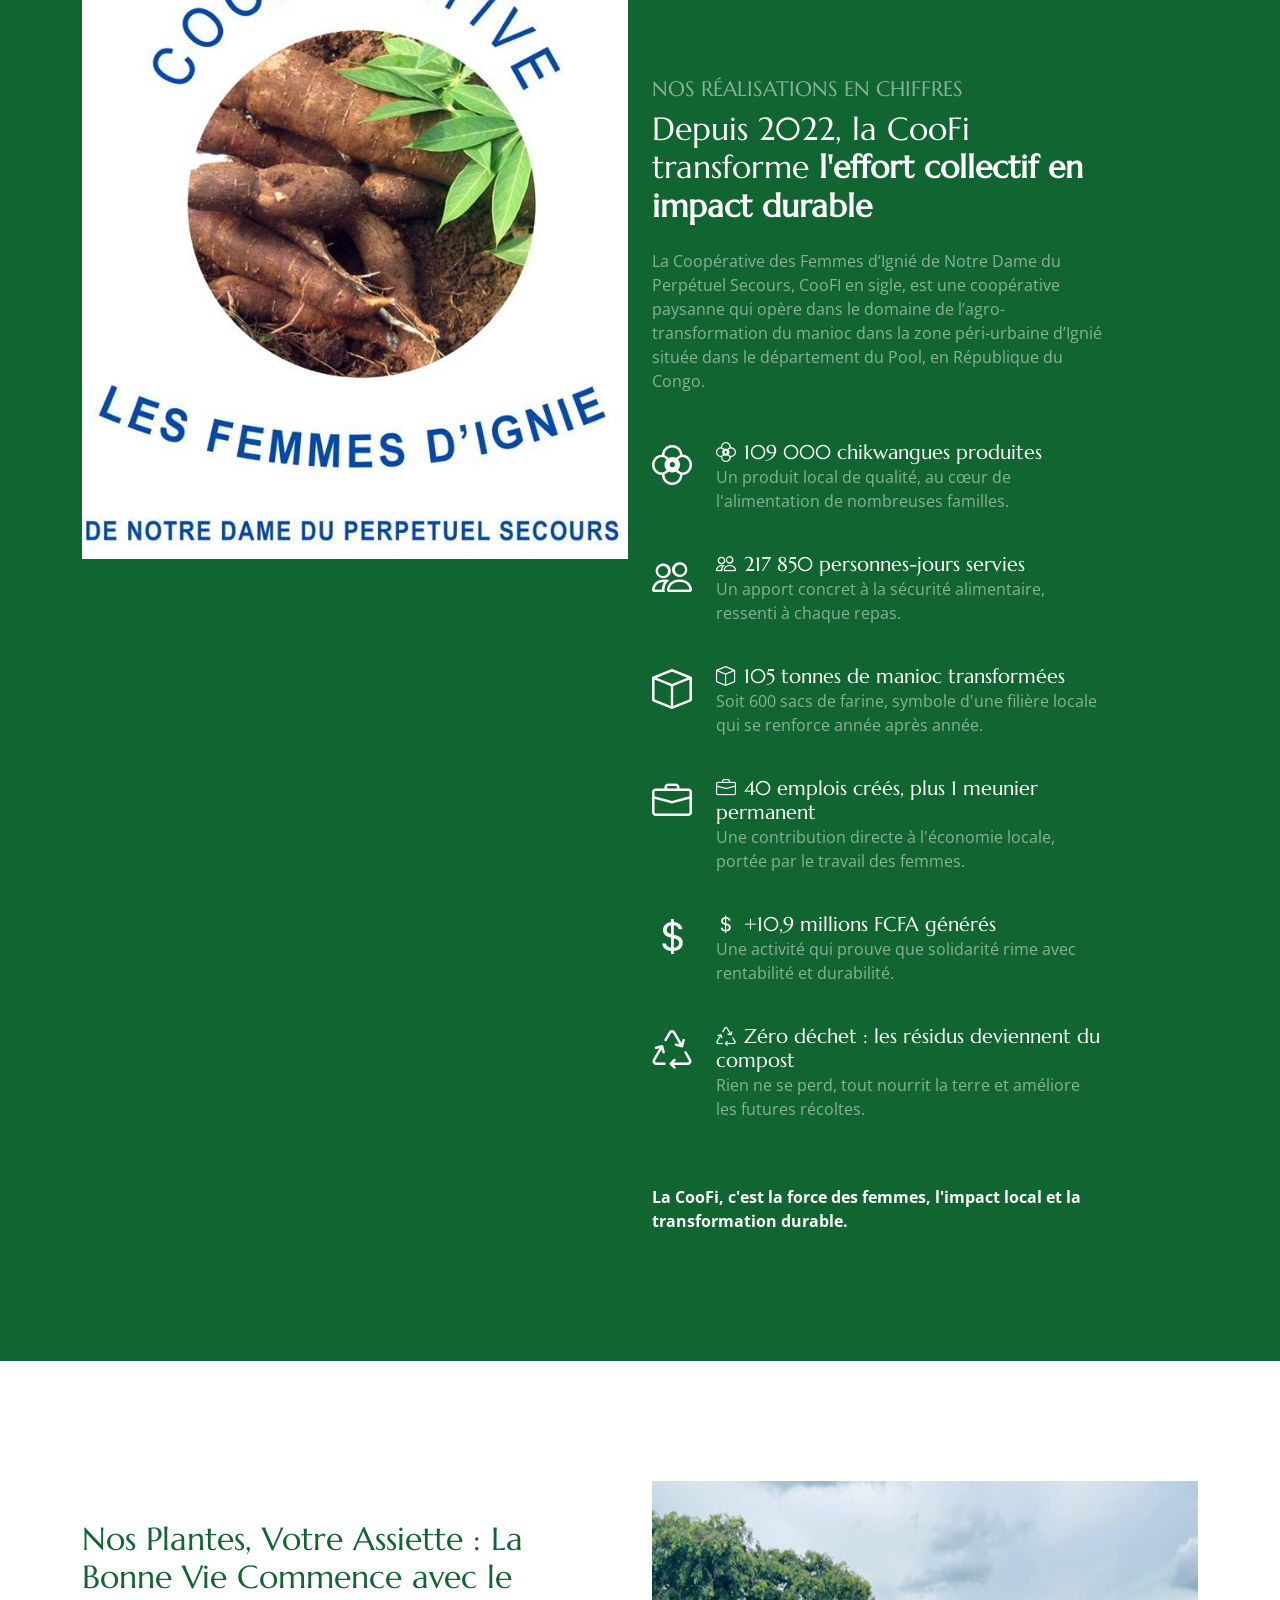
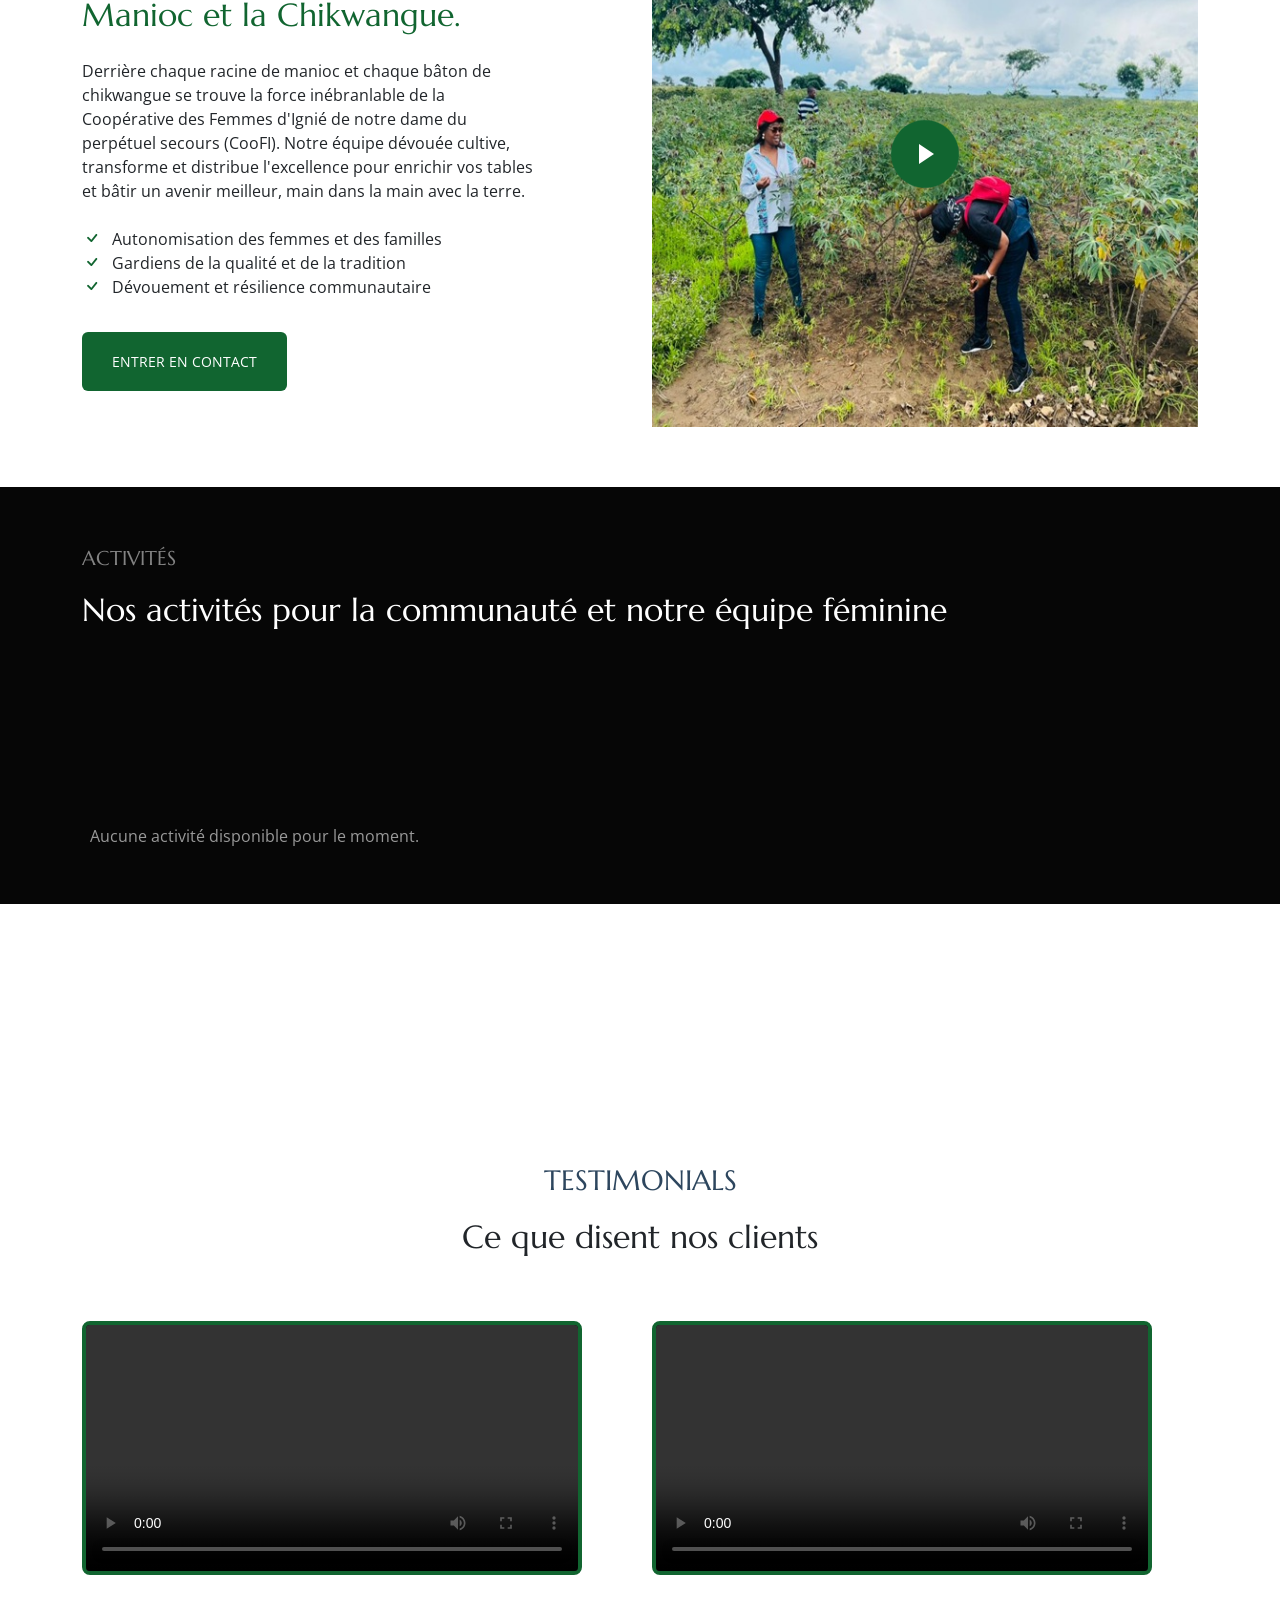
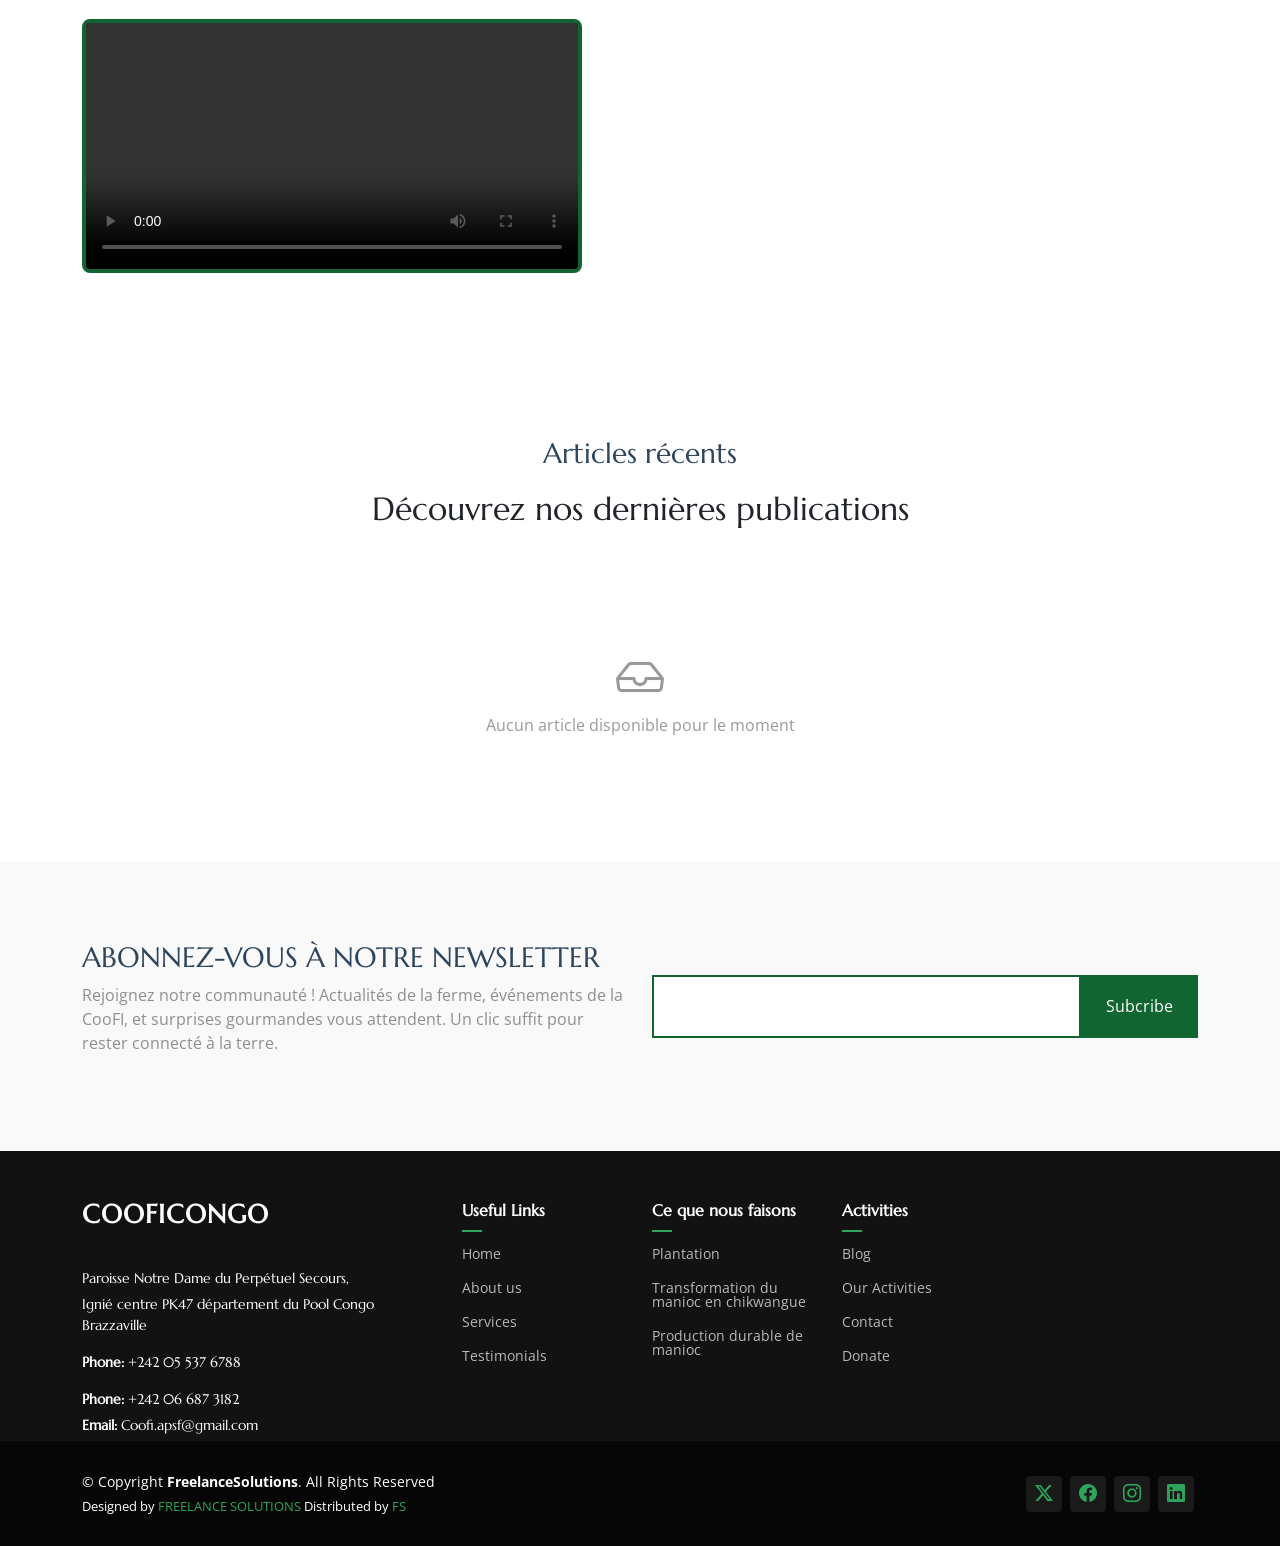
==== commit 35872edd: "Update logo image dimensions across multiple pages and enhance testimonials section with video conte" ====
--- a/index.html
+++ b/index.html
@@ -127,7 +127,7 @@
     <div class="container-fluid container-xl position-relative d-flex align-items-center justify-content-between">
 
       <a href="index.html" class="logo d-flex align-items-center">
-        <img src="assets/img/logo.png" alt="CooFICongo">
+        <img src="assets/img/logo.png" alt="CooFICongo" width="200" height="400">
       </a>
 
       <!-- Desktop Navigation -->
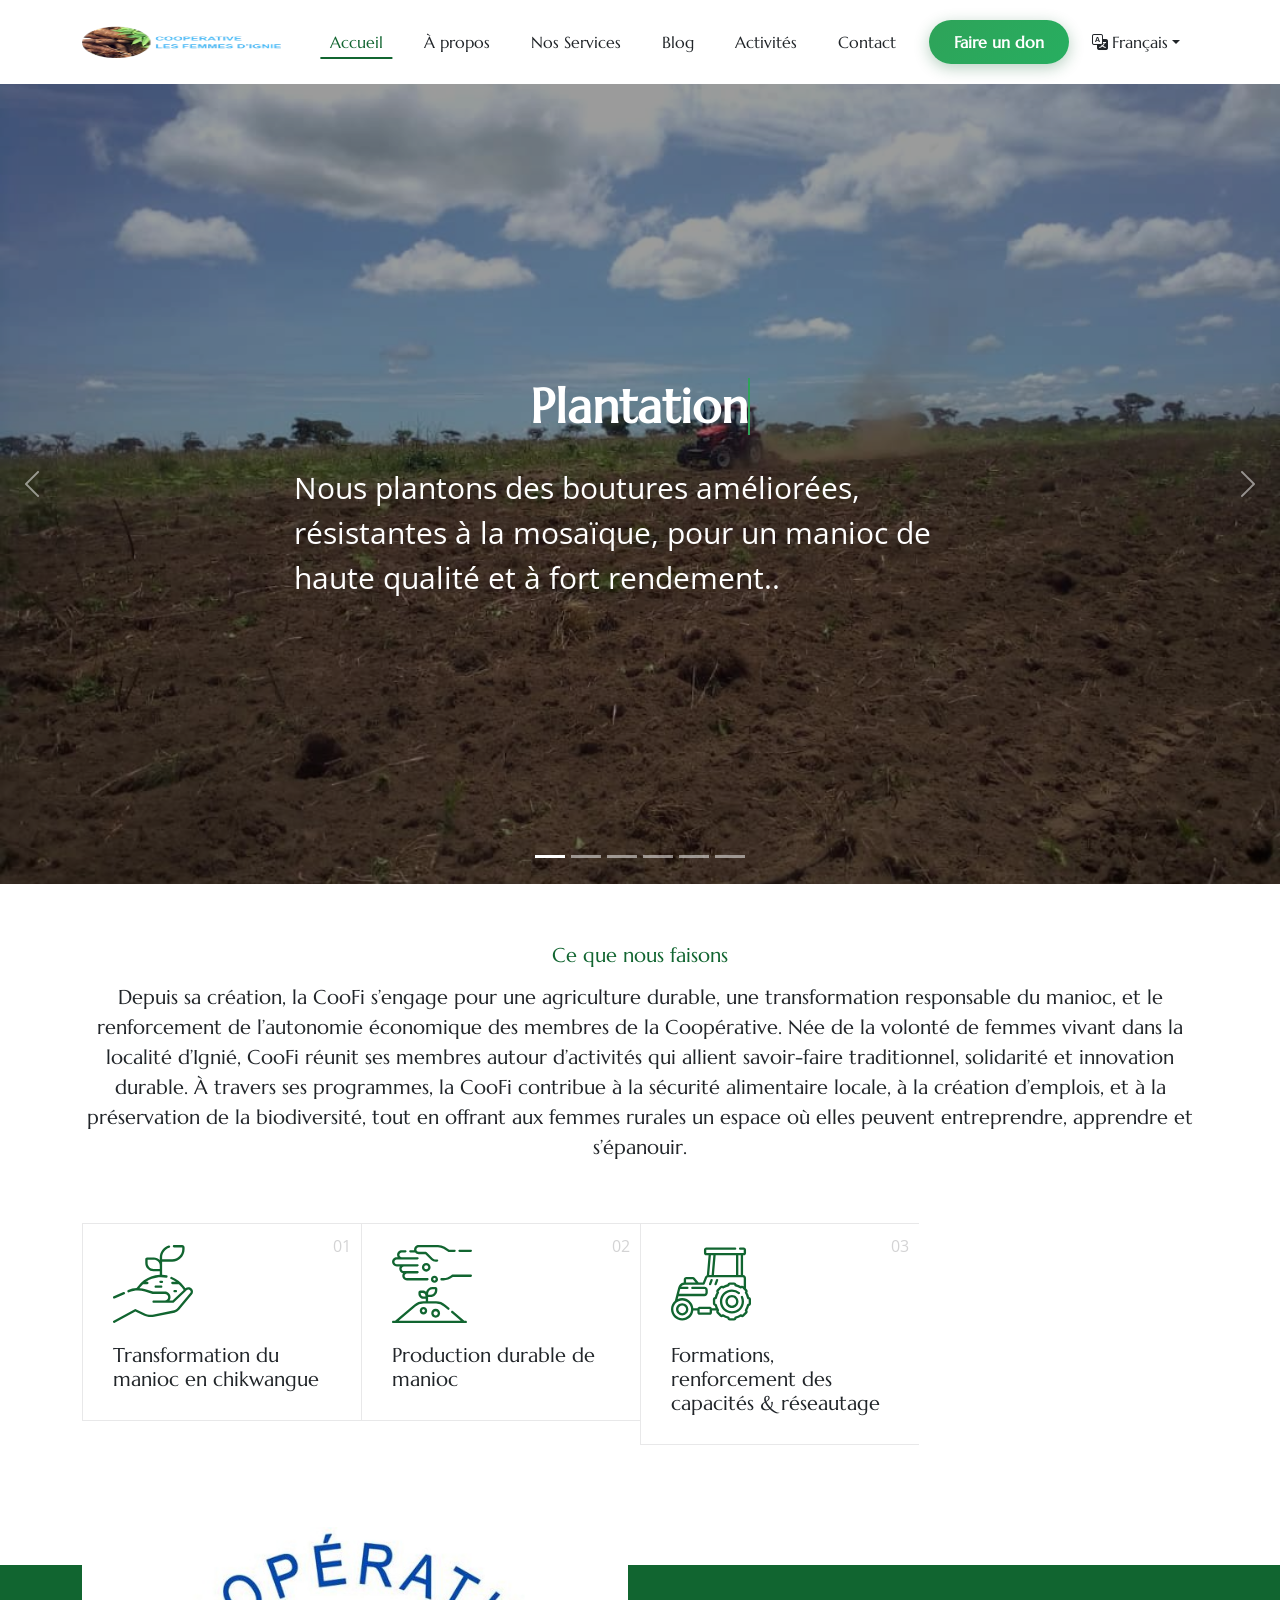
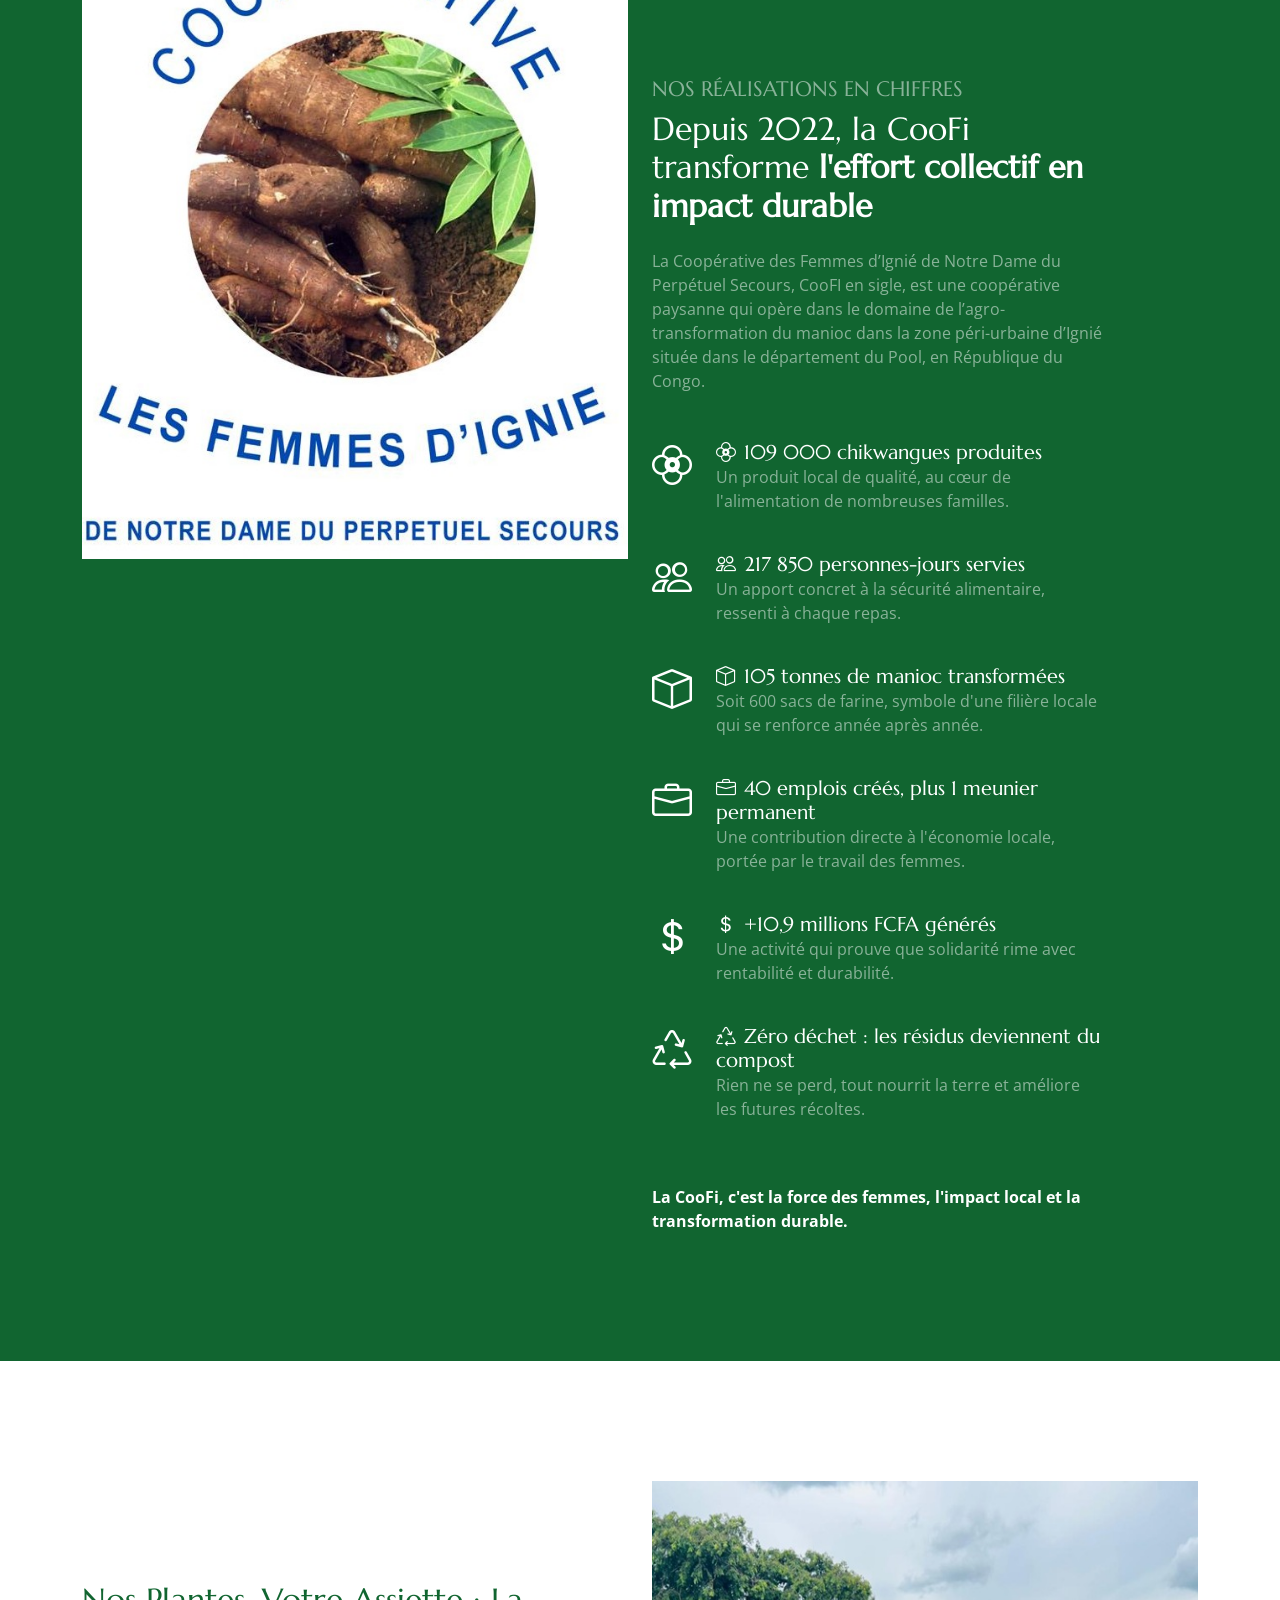
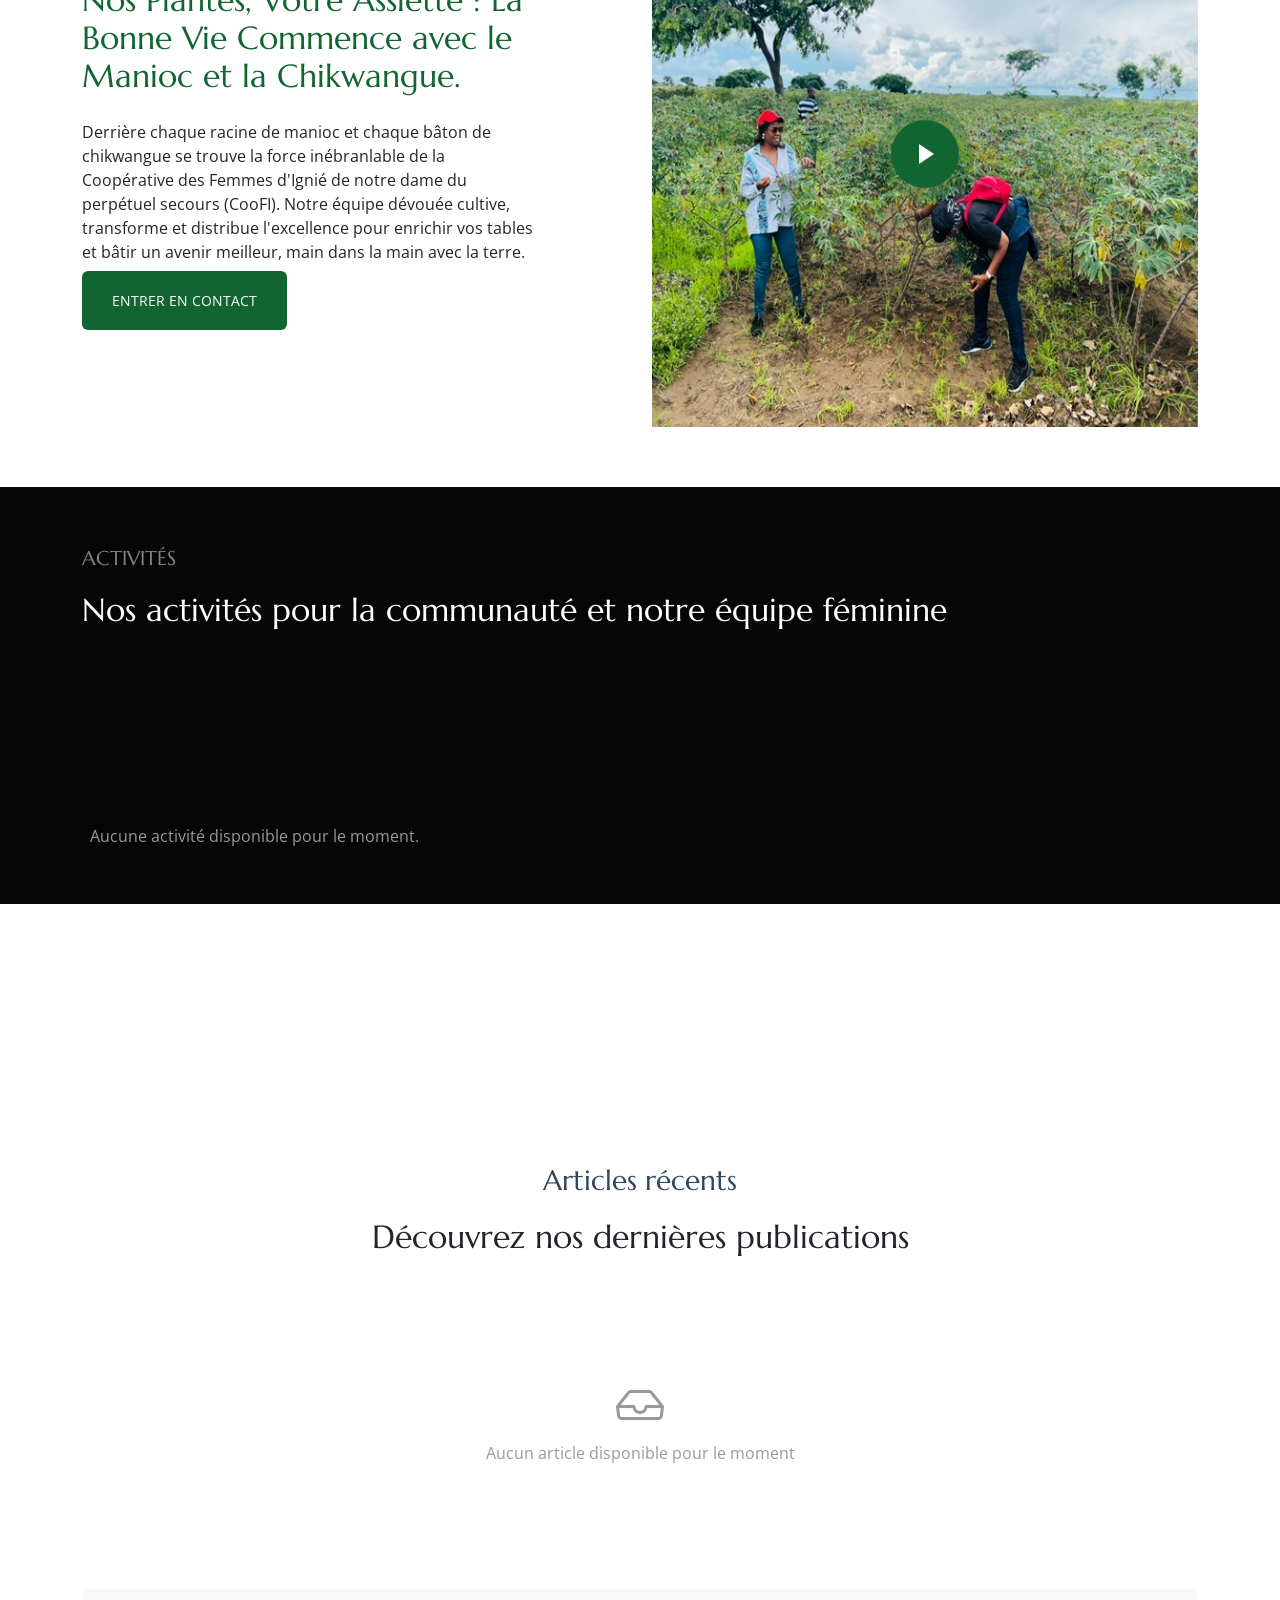
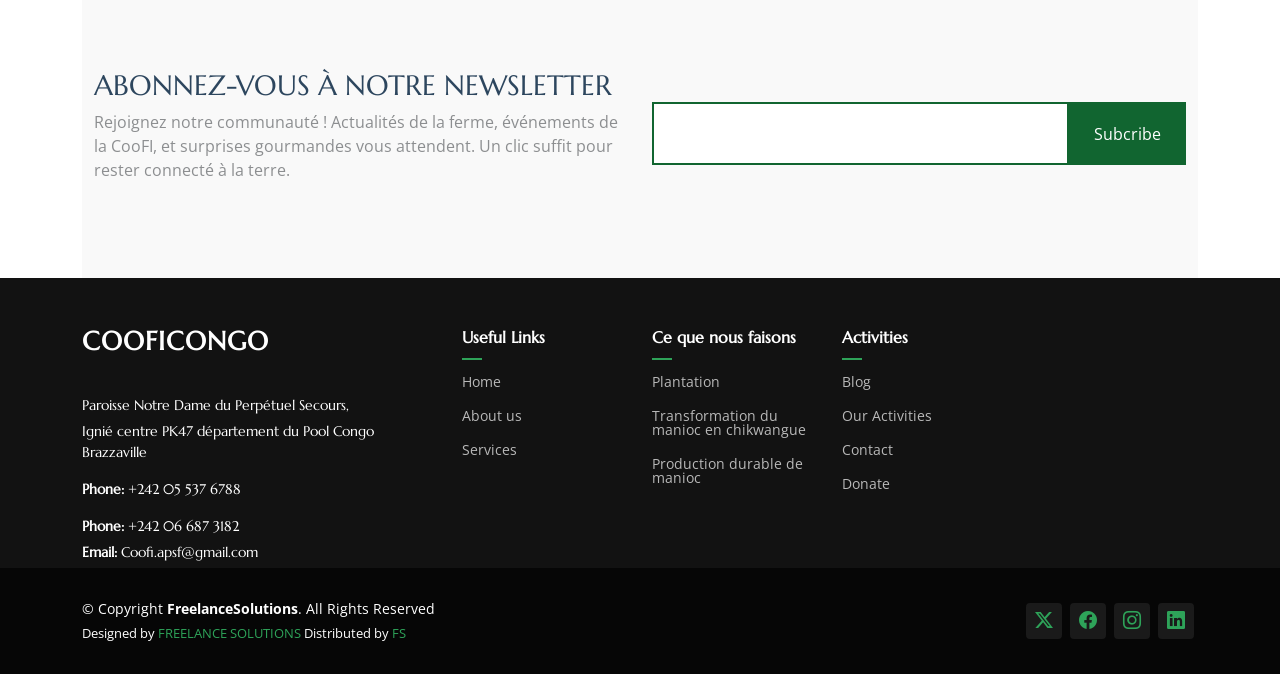
==== commit 43b7b810: "Remove testimonials links and sections across multiple pages for future updates" ====
--- a/index.html
+++ b/index.html
@@ -136,7 +136,7 @@
           <li><a href="index.html" class="active"><span data-i18n="nav.home">Accueil</span></a></li>
           <li><a href="about.html"><span data-i18n="nav.about">À propos</span></a></li>
           <li><a href="services.html"><span data-i18n="nav.services">Nos Services</span></a></li>
-          <li><a href="testimonials.html"><span data-i18n="nav.testimonials">Témoignages</span></a></li>
+          <!-- <li><a href="testimonials.html"><span data-i18n="nav.testimonials">Témoignages</span></a></li> -->
           <li><a href="blog.php"><span data-i18n="nav.blog">Blog</span></a></li>
           <li><a href="activity.php"><span data-i18n="nav.activities">Activités</span></a></li>
           <li><a href="contact.html"><span data-i18n="nav.contact">Contact</span></a></li>
@@ -177,7 +177,7 @@
               <li><a href="index.html" class="mobile-nav-link active" data-bs-dismiss="modal"><i class="bi bi-house-door me-2"></i><span data-i18n="nav.home">Accueil</span></a></li>
               <li><a href="about.html" class="mobile-nav-link" data-bs-dismiss="modal"><i class="bi bi-info-circle me-2"></i><span data-i18n="nav.about">À propos</span></a></li>
               <li><a href="services.html" class="mobile-nav-link" data-bs-dismiss="modal"><i class="bi bi-gear me-2"></i><span data-i18n="nav.services">Nos Services</span></a></li>
-              <li><a href="testimonials.html" class="mobile-nav-link" data-bs-dismiss="modal"><i class="bi bi-chat-quote me-2"></i><span data-i18n="nav.testimonials">Témoignages</span></a></li>
+              <!-- <li><a href="testimonials.html" class="mobile-nav-link" data-bs-dismiss="modal"><i class="bi bi-chat-quote me-2"></i><span data-i18n="nav.testimonials">Témoignages</span></a></li> -->
               <li><a href="blog.php" class="mobile-nav-link" data-bs-dismiss="modal"><i class="bi bi-journal-text me-2"></i><span data-i18n="nav.blog">Blog</span></a></li>
               <li><a href="activity.php" class="mobile-nav-link" data-bs-dismiss="modal"><i class="bi bi-calendar-event me-2"></i><span data-i18n="nav.activities">Activités</span></a></li>
               <li><a href="contact.html" class="mobile-nav-link" data-bs-dismiss="modal"><i class="bi bi-envelope me-2"></i><span data-i18n="nav.contact">Contact</span></a></li>
@@ -607,11 +607,11 @@
               transforme et distribue l'excellence pour enrichir vos tables et bâtir un avenir meilleur, main dans la
               main avec la terre.
             </p>
-            <ul class="list-unstyled list-check">
+            <!-- <ul class="list-unstyled list-check">
               <li>Autonomisation des femmes et des familles</li>
               <li>Gardiens de la qualité et de la tradition</li>
               <li>Dévouement et résilience communautaire</li>
-            </ul>
+            </ul> -->
 
             <p><a href="contact.html" class="btn-cta">Entrer en contact</a></p>
           </div>
@@ -675,16 +675,16 @@
     </section><!-- /Services 2 Section -->
 
     <!-- Testimonials Section -->
-    <section class="testimonials-12 testimonials section" id="testimonials">
+    <!-- <section class="testimonials-12 testimonials section" id="testimonials">
       <!-- Section Title -->
-      <div class="container section-title" data-aos="fade-up">
-        <h2>TESTIMONIALS</h2>
-        <p>Ce que disent nos clients</p>
-      </div><!-- End Section Title -->
+      <!-- <div class="container section-title" data-aos="fade-up"> -->
+        <!-- <h2>TESTIMONIALS</h2> -->
+        <!-- <p>Ce que disent nos clients</p> -->
+      <!-- </div>End Section Title -->
 
       <div class="testimonial-wrap">
         <div class="container">
-          <div class="row stagger-animation">
+          <!-- <div class="row stagger-animation">
             <div class="col-md-6 mb-4 mb-md-4">
               <div class="testimonial hover-lift">
                 <video src="assets/img/testimonials/testimonials_video-1.mp4" controls alt="Testimonial author" class="testimonial-video"></video>
@@ -693,18 +693,18 @@
             </div>
             <div class="col-md-6 mb-4 mb-md-4">
               <div class="testimonial hover-lift">
-                <video src="assets/img/testimonials/testimonials_video-2.mp4" controls alt="Testimonial author" class="testimonial-video"></video>
+                <video src="assets/img/testimonials/testimonials_video-2.mp4" controls alt="Testimonial author" class="testimonial-video"></video> -->
                 
                 <!-- <p class="client-name">Claudine Tshibola</p> -->
-              </div>
+              <!-- </div>
             </div>
             <div class="col-md-6 mb-4 mb-md-4">
               <div class="testimonial hover-lift">
                 <video src="assets/img/testimonials/testimonials_video-3.mp4" controls alt="Testimonial author" class="testimonial-video"></video>
-                
+                 -->
                 <!-- <p class="client-name">Nadine Mputu</p> -->
-              </div>
-            </div>
+              <!-- </div> -->
+            <!-- </div> -->
             <!-- <div class="col-md-6 mb-4 mb-md-4">
               <div class="testimonial hover-lift">
                 <img src="assets/img/testimonials/smith.jpg" alt="Testimonial author">
@@ -718,10 +718,10 @@
                 <p class="client-name">Patrick Ilunga</p>
               </div>
             </div> -->
-          </div>
-        </div>
-      </div>
-    </section><!-- /Testimonials Section -->
+          <!-- </div> -->
+        <!-- </div> -->
+      <!-- </div> -->
+    <!-- </section>/Testimonials Section -->
 
     <!-- Recent Posts Section -->
     <section id="recent-posts" class="recent-posts section">
@@ -811,7 +811,7 @@
               <li><a href="index.html" class="active">Home</a></li>
               <li><a href="about.html">About us</a></li>
               <li><a href="services.html">Services</a></li>
-              <li><a href="testimonials.html">Testimonials</a></li>
+              <!-- <li><a href="testimonials.html">Testimonials</a></li> -->
               <!-- <li><a href="#">Privacy policy</a></li> -->
             </ul>
           </div>
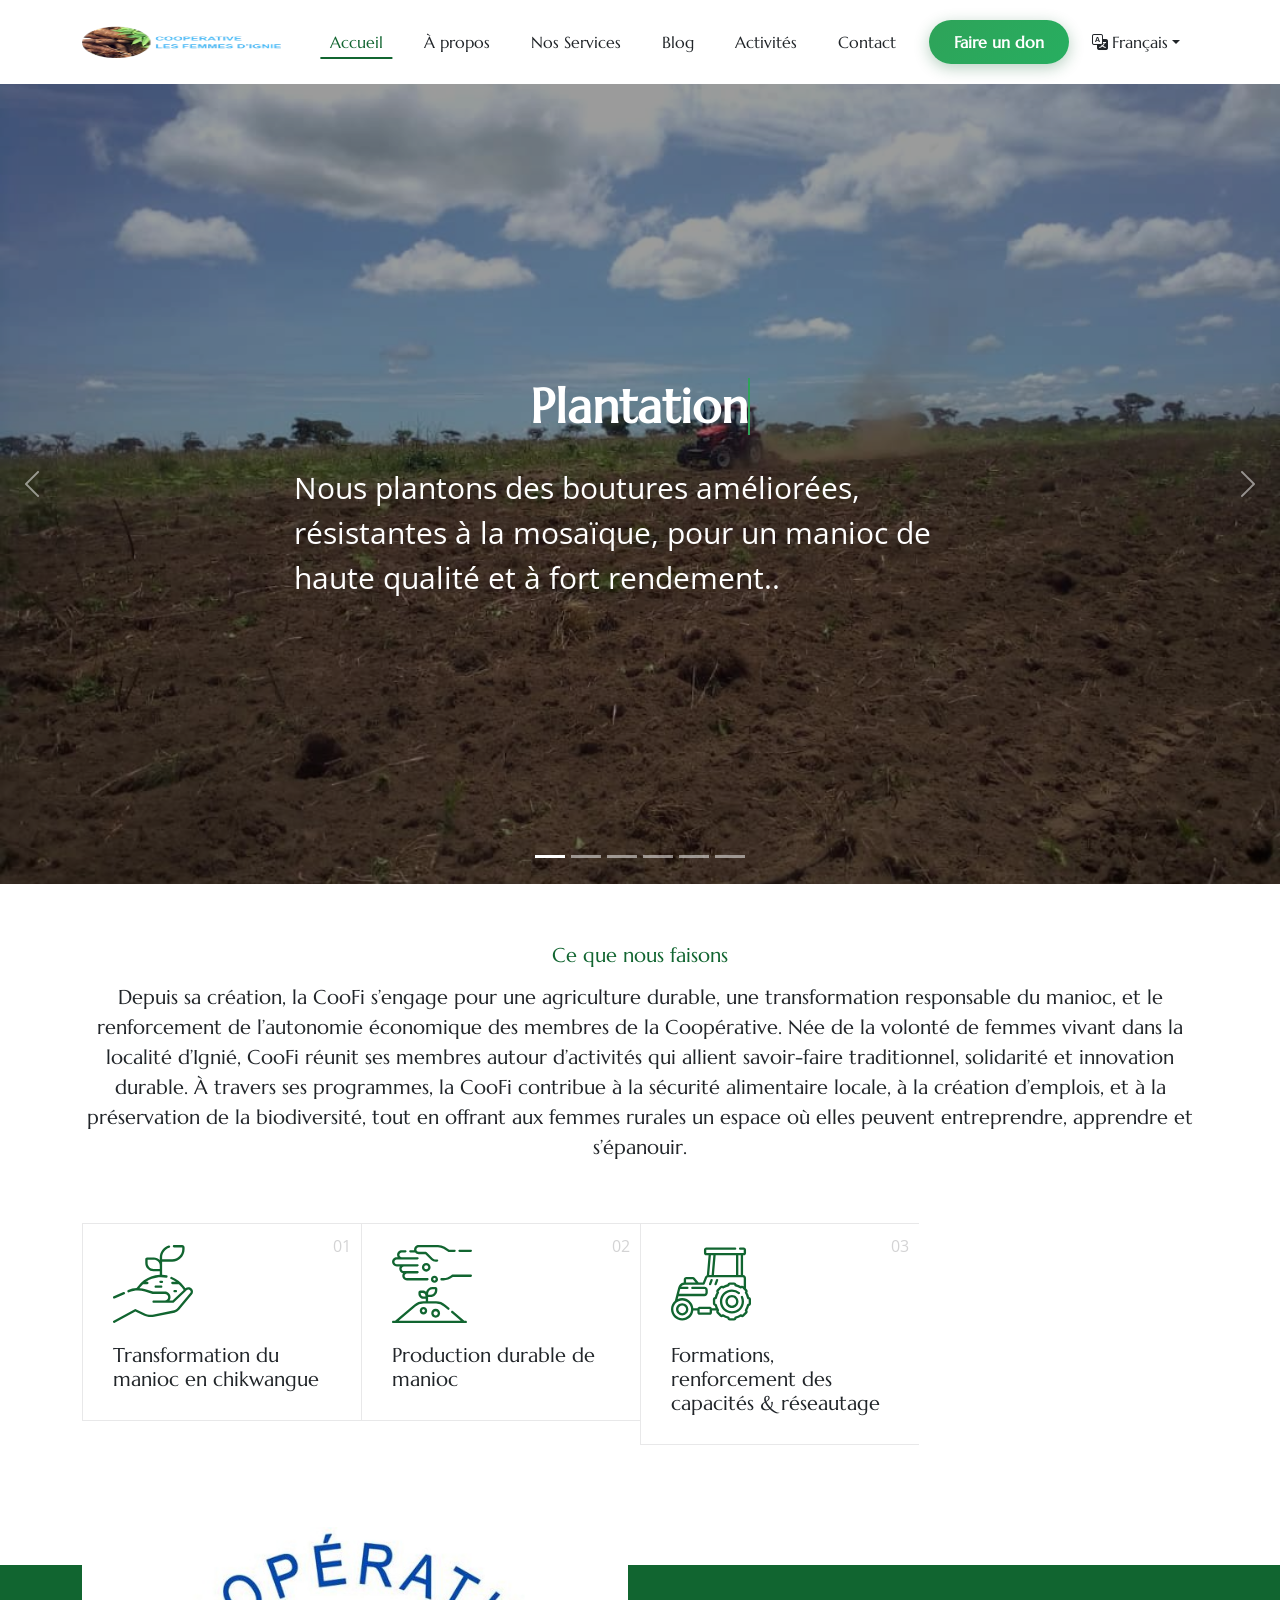
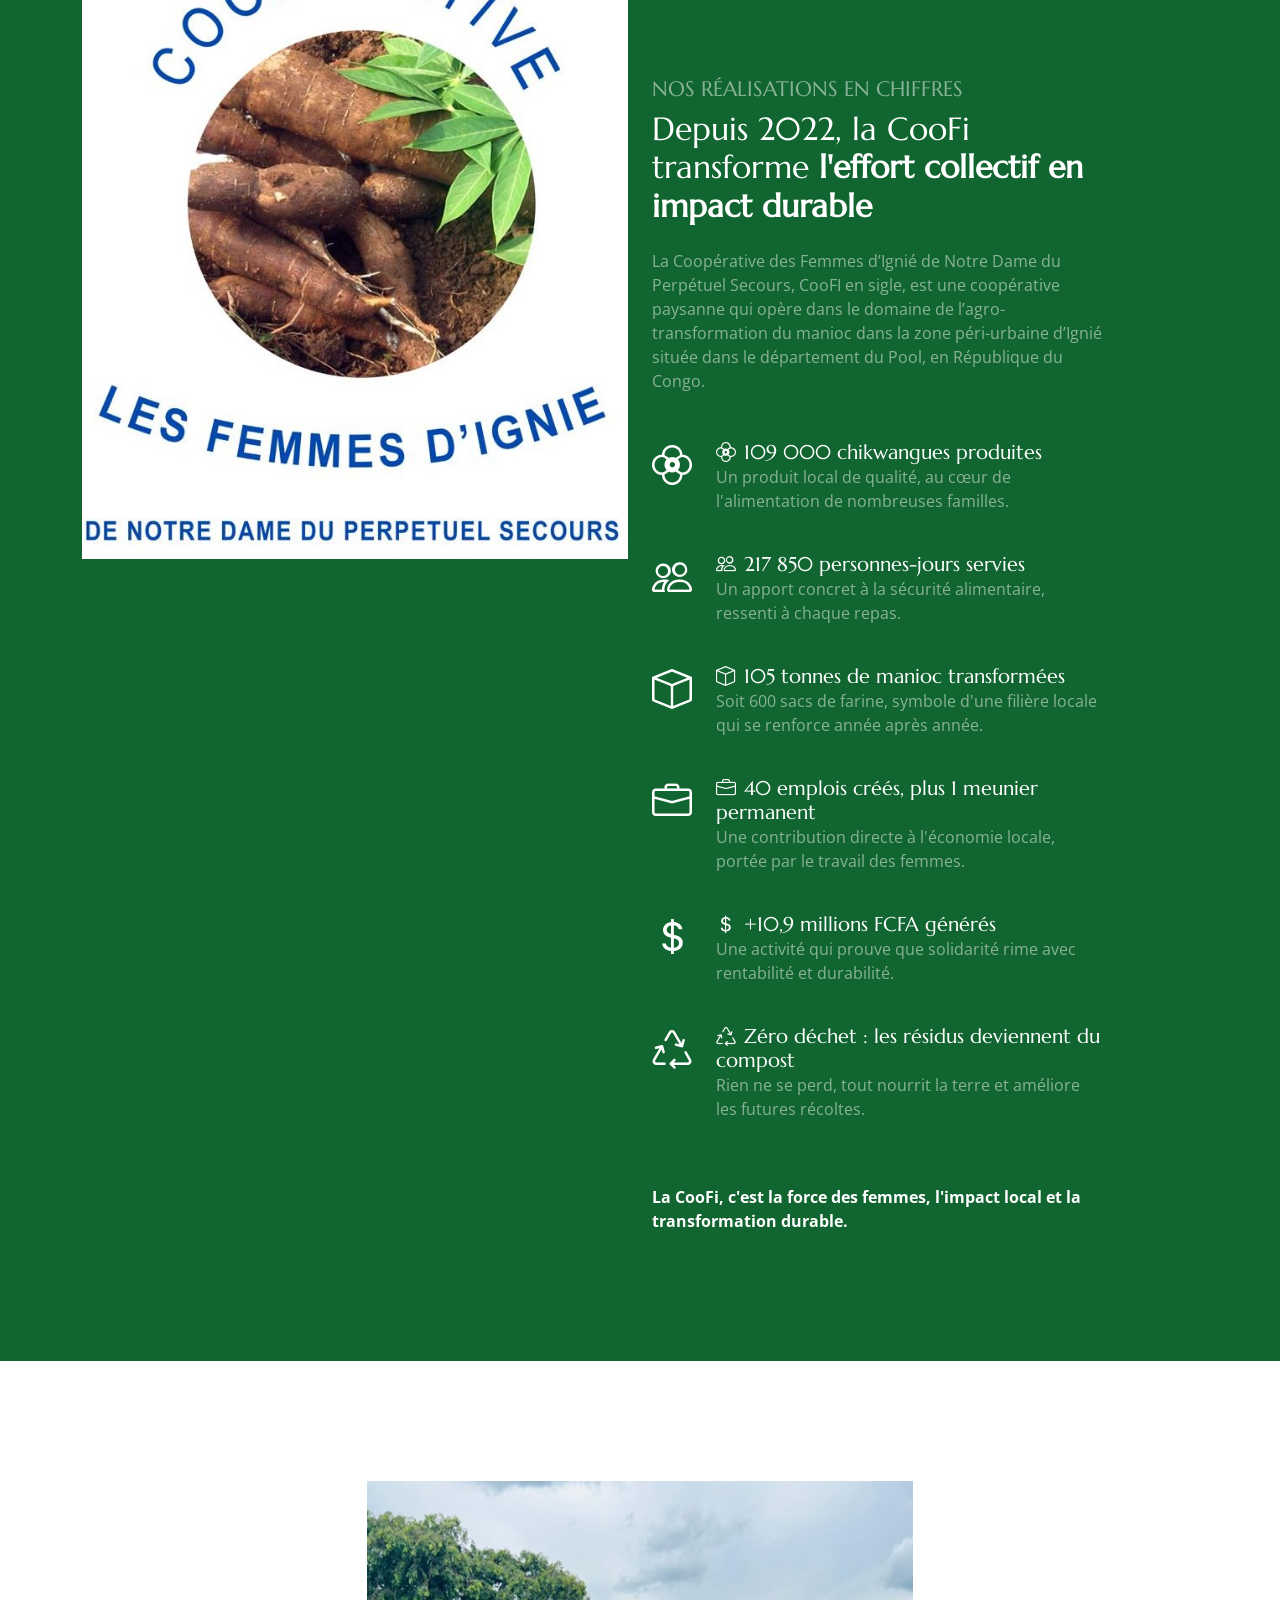
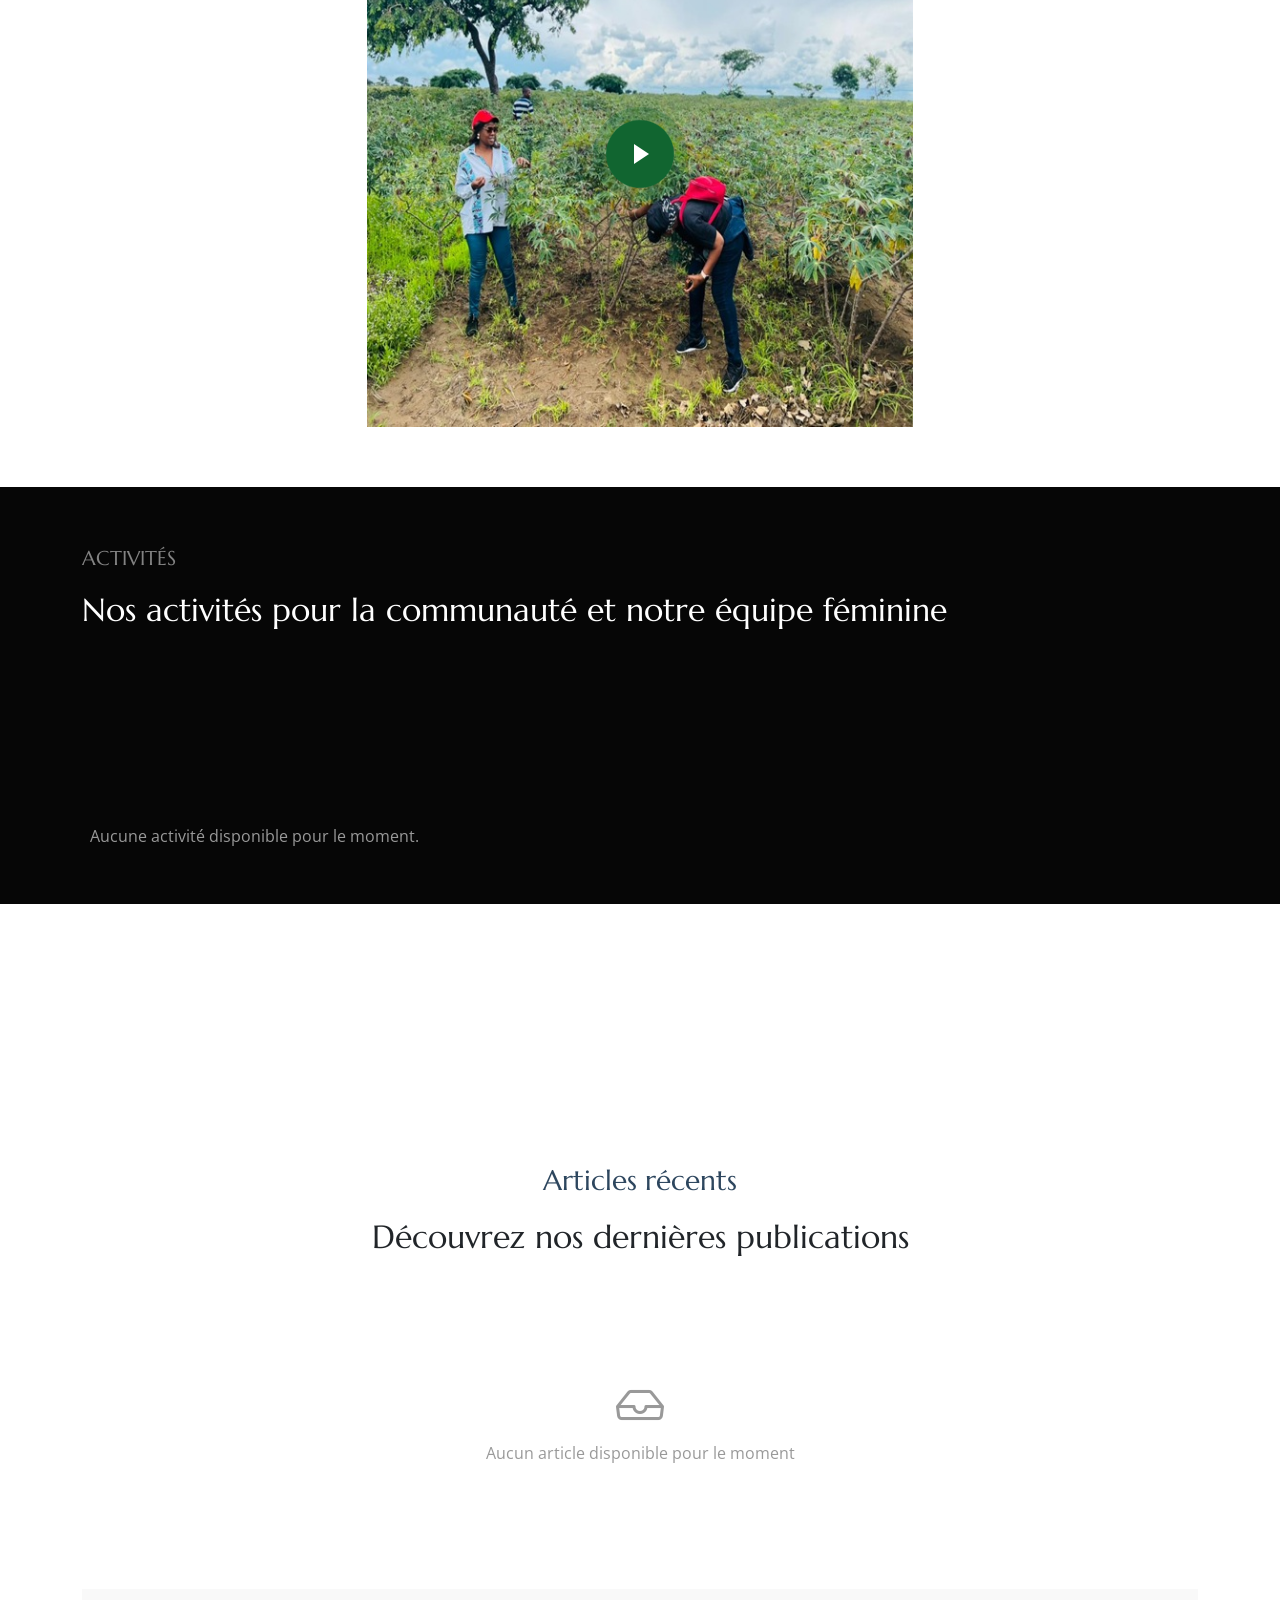
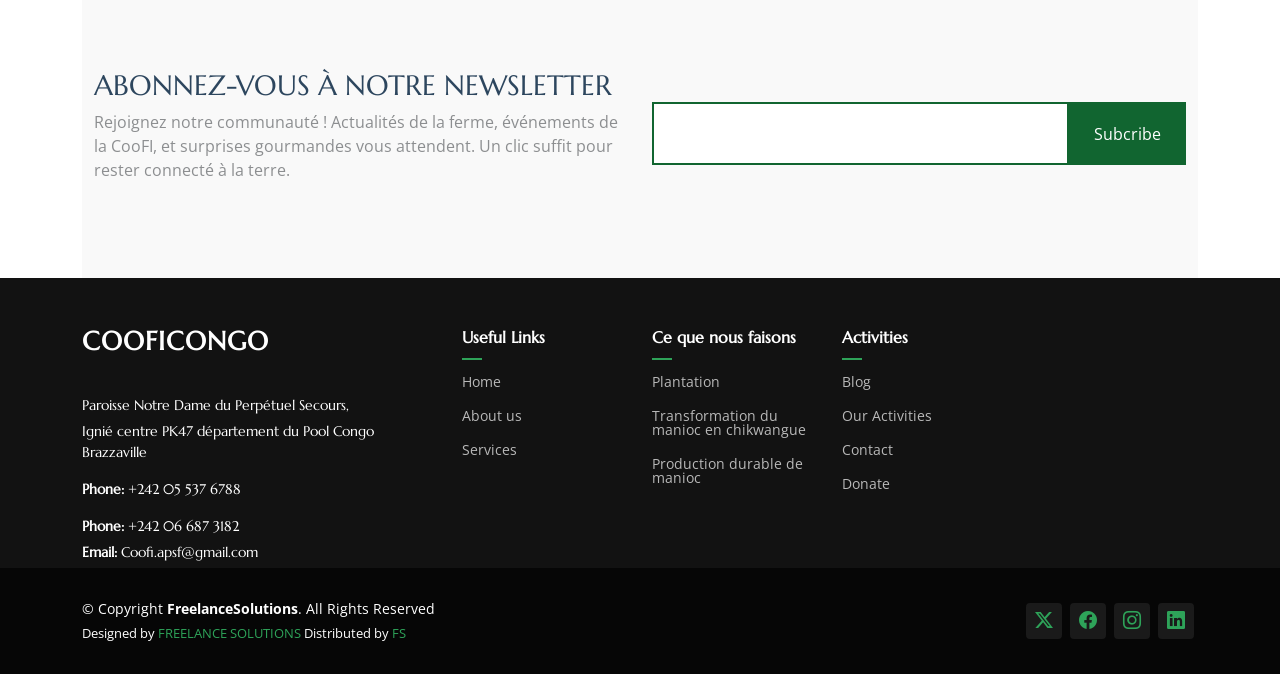
==== commit 048aa6f3: "Refactor code structure for improved readability and maintainability" ====
--- a/index.html
+++ b/index.html
@@ -116,6 +116,59 @@
     .service-item-location i {
       color: var(--accent-color);
       font-weight: bold;
+    }
+
+    /* About-3 coming soon popup */
+    .coming-soon-modal .modal-content {
+      border: 0;
+      border-radius: 20px;
+      overflow: hidden;
+      background: linear-gradient(160deg, #0d2f1f 0%, #1f5a35 55%, #2e8451 100%);
+      color: #fff;
+      box-shadow: 0 20px 40px rgba(0, 0, 0, 0.28);
+    }
+
+    .coming-soon-modal .modal-body {
+      padding: 2rem 1.5rem;
+      text-align: center;
+    }
+
+    .coming-soon-icon {
+      width: 82px;
+      height: 82px;
+      margin: 0 auto 1rem;
+      border-radius: 50%;
+      display: flex;
+      align-items: center;
+      justify-content: center;
+      font-size: 2rem;
+      background: rgba(255, 255, 255, 0.2);
+      backdrop-filter: blur(3px);
+      animation: pulseRing 1.8s ease-in-out infinite;
+    }
+
+    .coming-soon-title {
+      font-size: 1.75rem;
+      margin-bottom: 0.5rem;
+      font-weight: 700;
+      letter-spacing: 0.4px;
+    }
+
+    .coming-soon-text {
+      margin: 0 auto;
+      max-width: 320px;
+      opacity: 0.92;
+    }
+
+    @keyframes pulseRing {
+      0%,
+      100% {
+        transform: scale(1);
+      }
+
+      50% {
+        transform: scale(1.08);
+      }
     }
   </style>
 
@@ -591,33 +644,48 @@
     <section id="about-3" class="about-3 section">
 
       <div class="container">
-        <div class="row gy-4 justify-content-between align-items-center">
-          <div class="col-lg-6 order-lg-2 position-relative" data-aos="zoom-out">
+        <div class="row gy-4 justify-content-center align-items-center">
+          <div class="col-lg-6 position-relative mx-auto" data-aos="zoom-out">
             <img src="assets/img/img_sq_1.jpg" alt="Image" class="img-fluid">
-            <a href="#" class="glightbox pulsating-play-btn">
+            <a href="#" class="pulsating-play-btn" data-bs-toggle="modal" data-bs-target="#comingSoonModal" aria-label="Fenetre bientot disponible">
               <span class="play"><i class="bi bi-play-fill"></i></span>
             </a>
           </div>
-          <div class="col-lg-5 order-lg-1" data-aos="fade-up" data-aos-delay="100">
-            <h2 class="content-title mb-4">Nos Plantes, Votre Assiette : La Bonne Vie Commence avec le Manioc et la
-              Chikwangue.</h2>
+          <!-- <div class="col-lg-5 order-lg-1" data-aos="fade-up" data-aos-delay="100">
+            <h2 class="content-title mb-4">Nos Plantes, Votre Assiette : La Bonne Vie Commence avec le Manioc et la Chikwangue.</h2>
             <p class="mb-4">
               Derrière chaque racine de manioc et chaque bâton de chikwangue se trouve la force inébranlable de la
               Coopérative des Femmes d'Ignié de notre dame du perpétuel secours (CooFI). Notre équipe dévouée cultive,
               transforme et distribue l'excellence pour enrichir vos tables et bâtir un avenir meilleur, main dans la
               main avec la terre.
             </p>
-            <!-- <ul class="list-unstyled list-check">
+            <ul class="list-unstyled list-check">
               <li>Autonomisation des femmes et des familles</li>
               <li>Gardiens de la qualité et de la tradition</li>
               <li>Dévouement et résilience communautaire</li>
-            </ul> -->
+            </ul>
 
             <p><a href="contact.html" class="btn-cta">Entrer en contact</a></p>
-          </div>
+          </div> -->
         </div>
       </div>
     </section><!-- /About 3 Section -->
+
+    <!-- Coming Soon Modal -->
+    <div class="modal fade coming-soon-modal" id="comingSoonModal" tabindex="-1" aria-labelledby="comingSoonModalLabel" aria-hidden="true">
+      <div class="modal-dialog modal-dialog-centered">
+        <div class="modal-content">
+          <div class="modal-body">
+            <div class="coming-soon-icon" aria-hidden="true">
+              <i class="bi bi-hourglass-split"></i>
+            </div>
+            <h3 class="coming-soon-title" id="comingSoonModalLabel">Bientot disponible</h3>
+            <p class="coming-soon-text">Cette video sera bientot disponible. Merci pour votre patience.</p>
+            <button type="button" class="btn btn-light mt-4 px-4" data-bs-dismiss="modal">Fermer</button>
+          </div>
+        </div>
+      </div>
+    </div>
 
     <!-- Services 2 Section -->
     <section id="services-2" class="services-2 section dark-background">
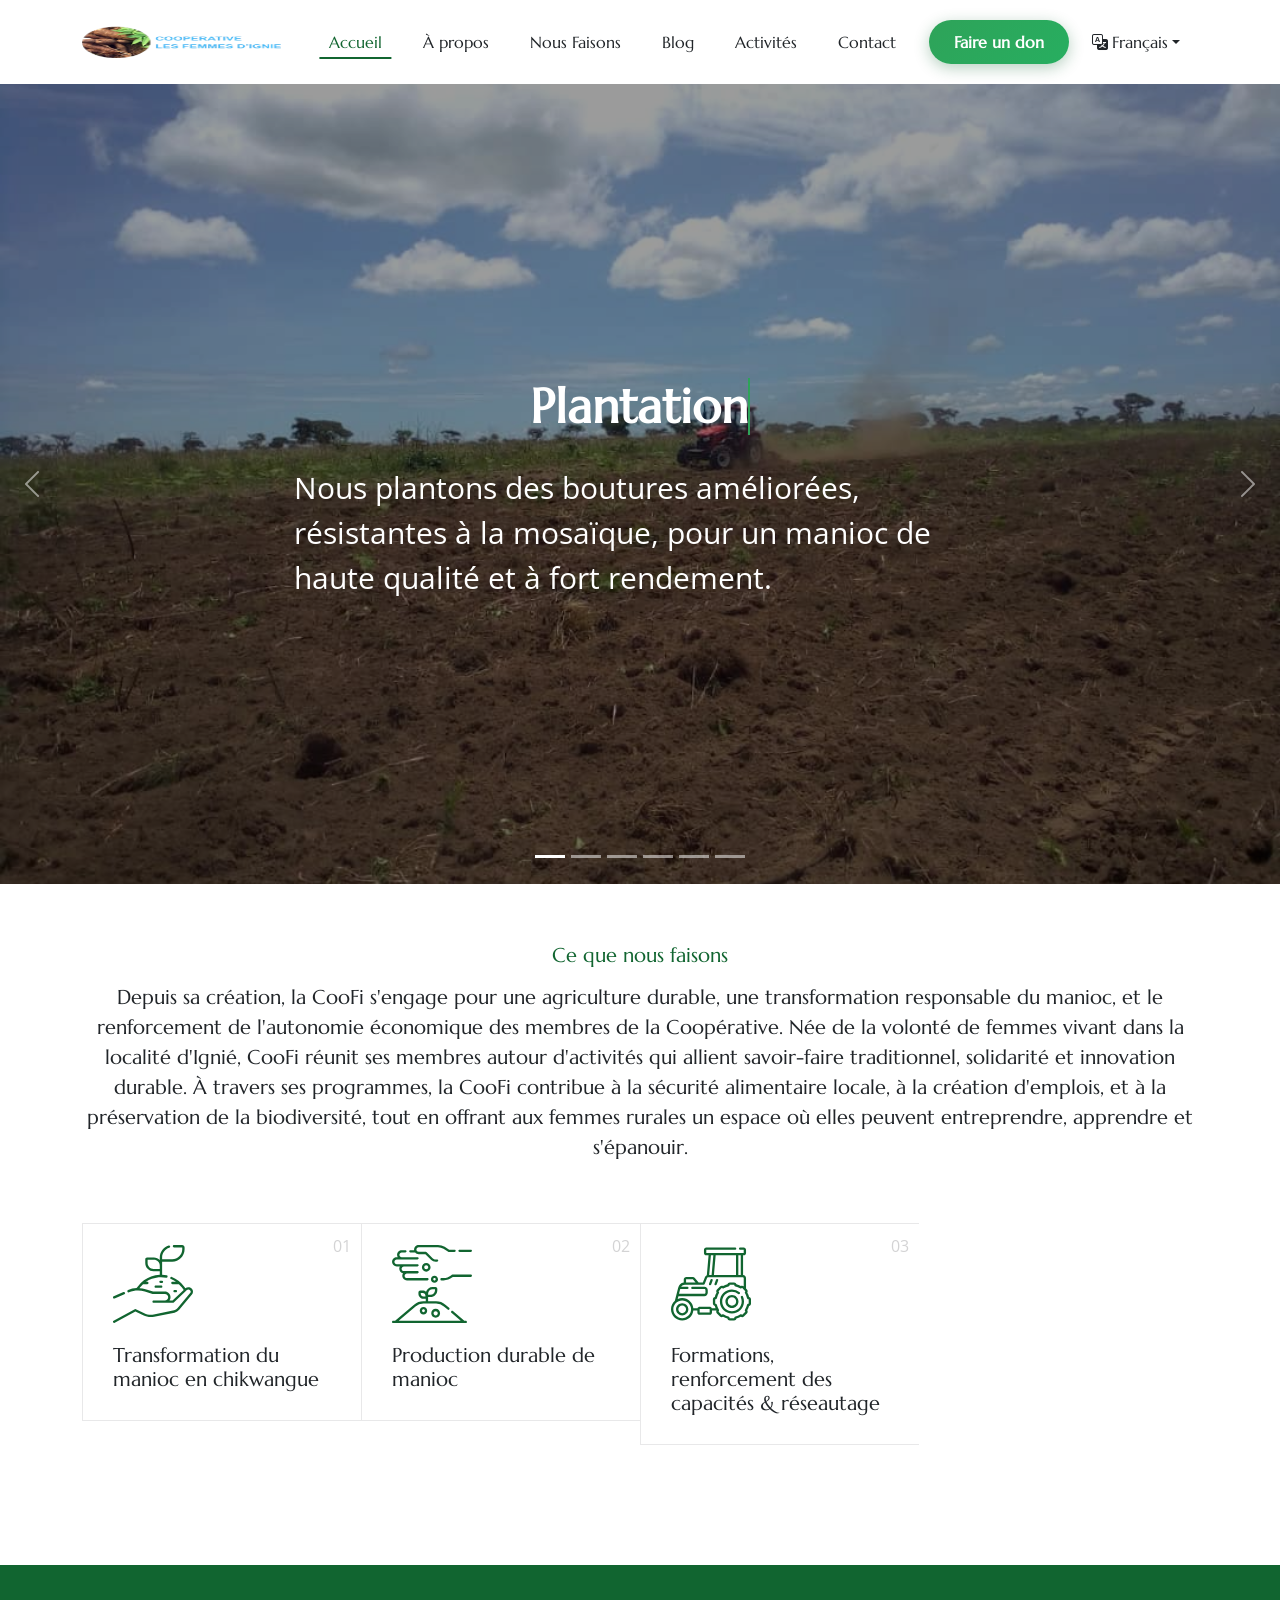
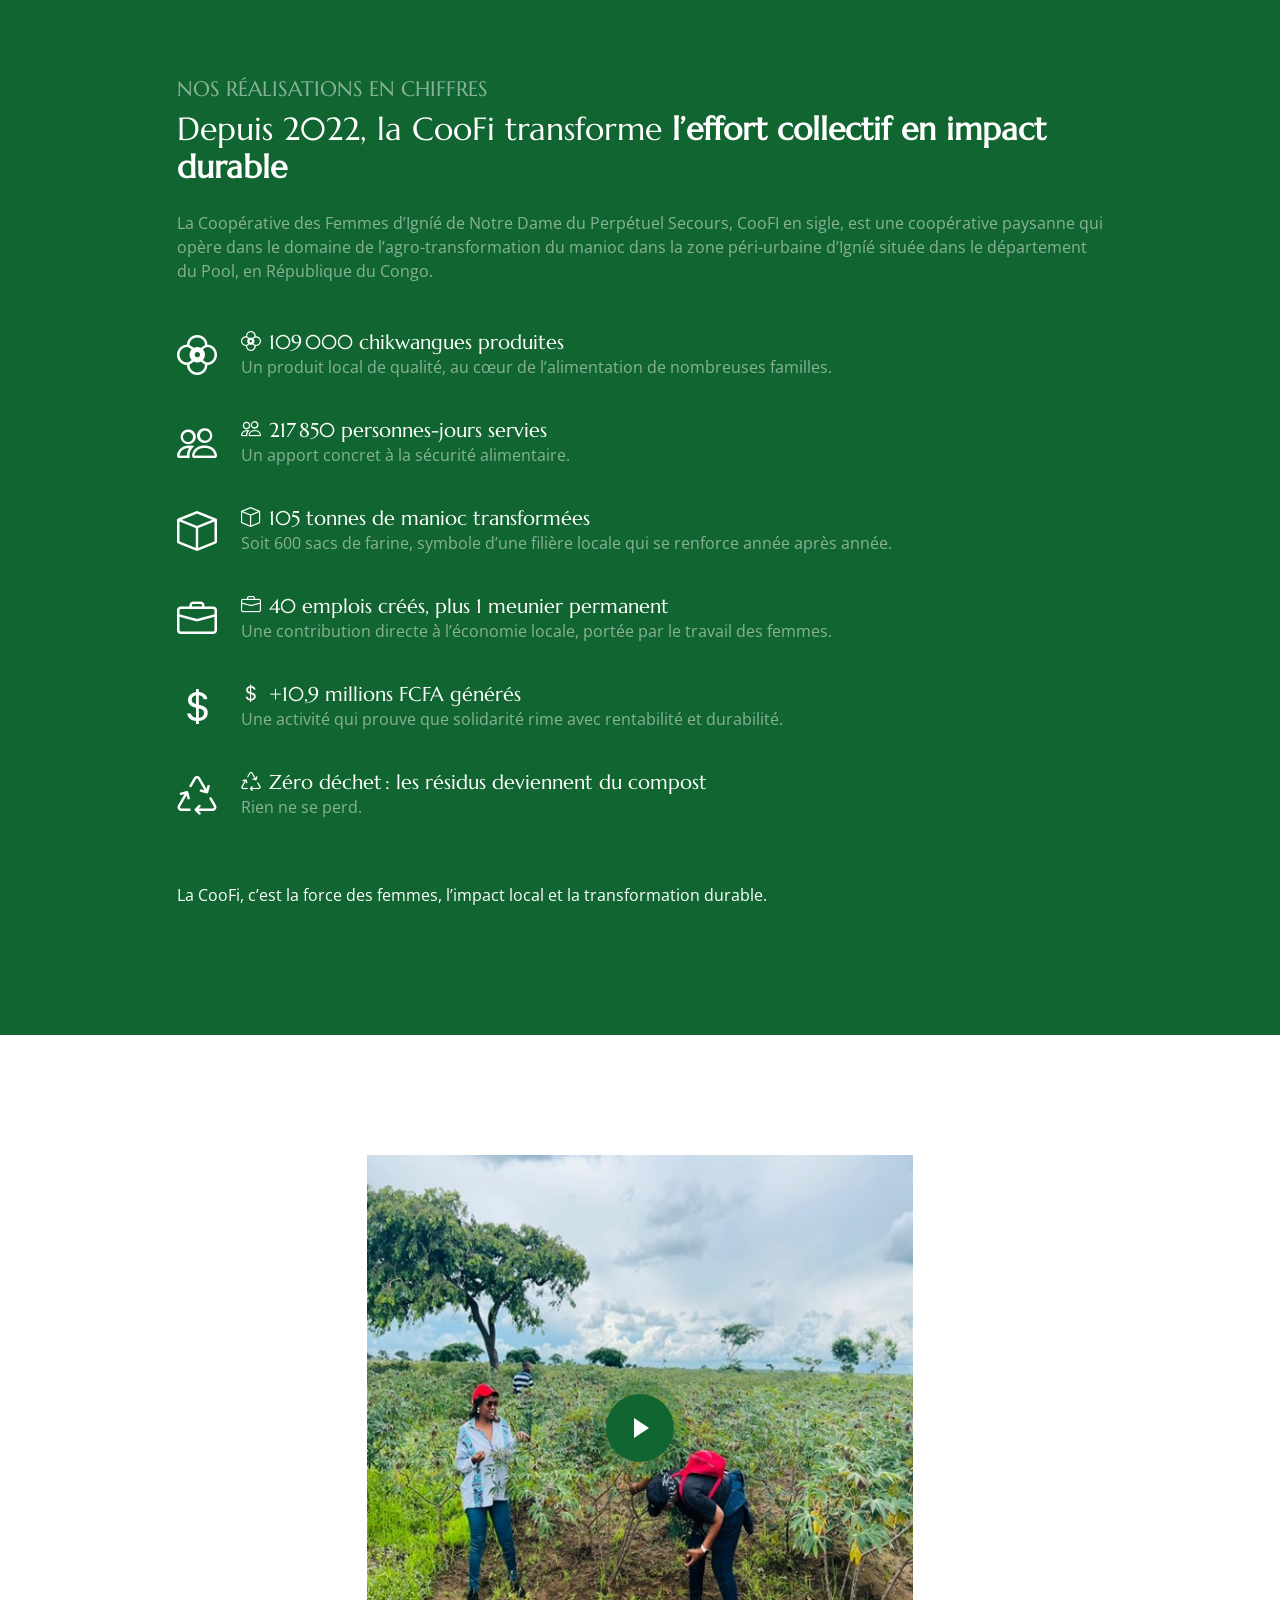
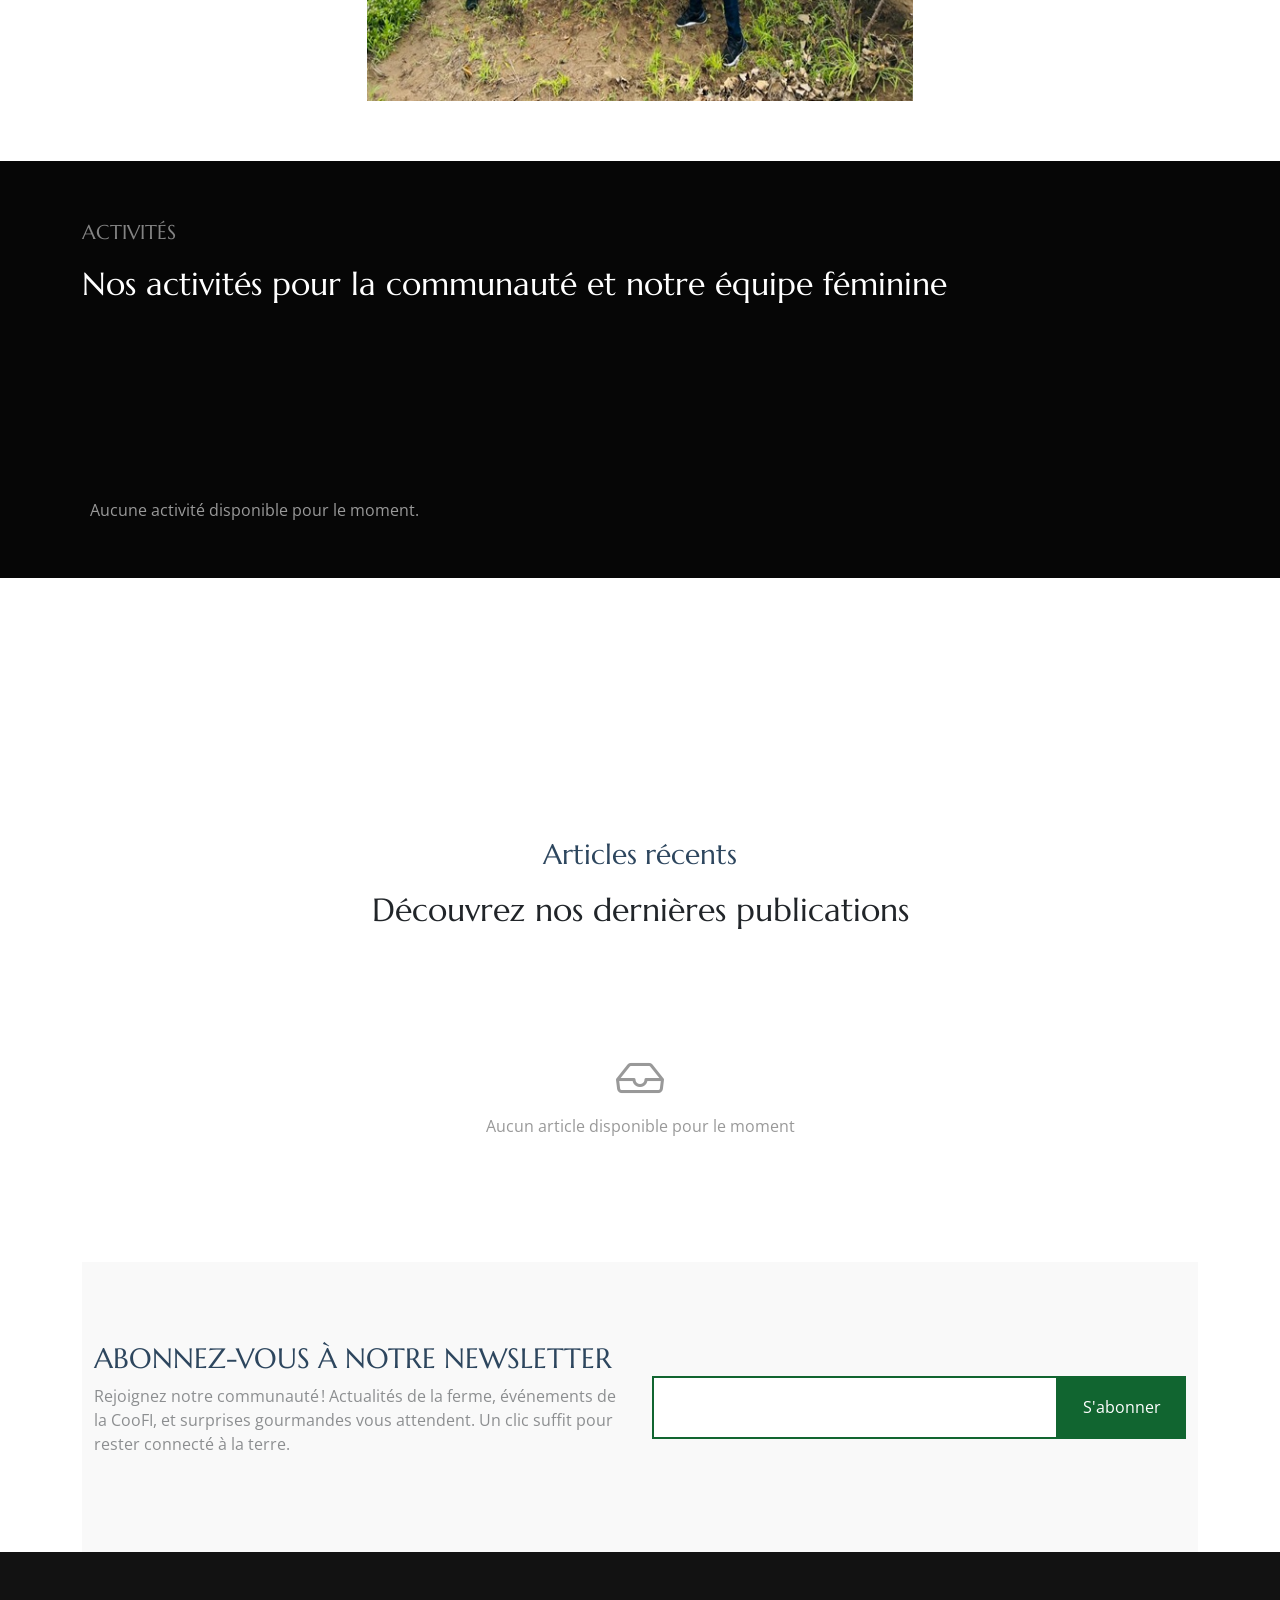
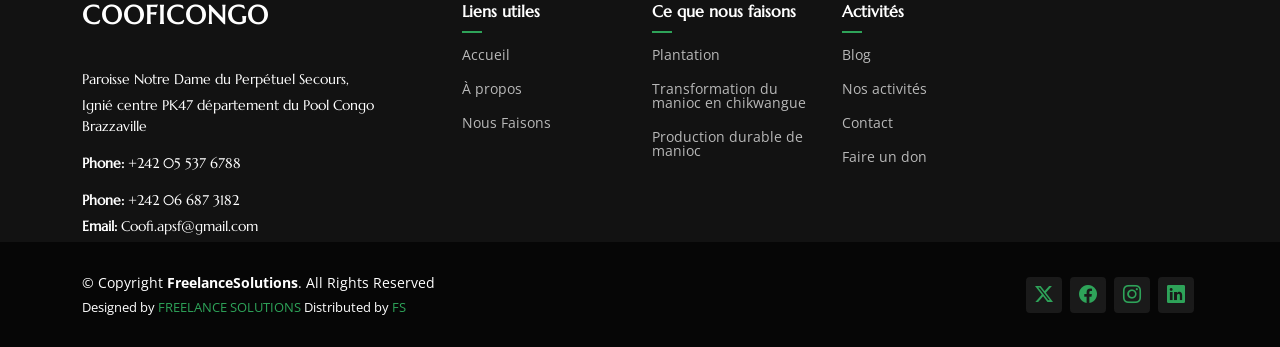
==== commit cc266c48: "updates" ====
--- a/index.html
+++ b/index.html
@@ -188,7 +188,7 @@
         <ul class="nav-links">
           <li><a href="index.html" class="active"><span data-i18n="nav.home">Accueil</span></a></li>
           <li><a href="about.html"><span data-i18n="nav.about">À propos</span></a></li>
-          <li><a href="services.html"><span data-i18n="nav.services">Nos Services</span></a></li>
+          <li><a href="services.html"><span data-i18n="nav.services">Nous Faisons</span></a></li>
           <!-- <li><a href="testimonials.html"><span data-i18n="nav.testimonials">Témoignages</span></a></li> -->
           <li><a href="blog.php"><span data-i18n="nav.blog">Blog</span></a></li>
           <li><a href="activity.php"><span data-i18n="nav.activities">Activités</span></a></li>
@@ -229,7 +229,7 @@
             <ul class="list-unstyled">
               <li><a href="index.html" class="mobile-nav-link active" data-bs-dismiss="modal"><i class="bi bi-house-door me-2"></i><span data-i18n="nav.home">Accueil</span></a></li>
               <li><a href="about.html" class="mobile-nav-link" data-bs-dismiss="modal"><i class="bi bi-info-circle me-2"></i><span data-i18n="nav.about">À propos</span></a></li>
-              <li><a href="services.html" class="mobile-nav-link" data-bs-dismiss="modal"><i class="bi bi-gear me-2"></i><span data-i18n="nav.services">Nos Services</span></a></li>
+              <li><a href="services.html" class="mobile-nav-link" data-bs-dismiss="modal"><i class="bi bi-gear me-2"></i><span data-i18n="nav.services">Nous Faisons</span></a></li>
               <!-- <li><a href="testimonials.html" class="mobile-nav-link" data-bs-dismiss="modal"><i class="bi bi-chat-quote me-2"></i><span data-i18n="nav.testimonials">Témoignages</span></a></li> -->
               <li><a href="blog.php" class="mobile-nav-link" data-bs-dismiss="modal"><i class="bi bi-journal-text me-2"></i><span data-i18n="nav.blog">Blog</span></a></li>
               <li><a href="activity.php" class="mobile-nav-link" data-bs-dismiss="modal"><i class="bi bi-calendar-event me-2"></i><span data-i18n="nav.activities">Activités</span></a></li>
@@ -258,36 +258,31 @@
         <div class="carousel-item active">
           <img src="assets/img/coofi.jpeg" alt="" class="parallax-element">
           <div class="carousel-container animate-on-scroll">
-            <h2 class="typing-animation">Plantation</h2>
-            <p class="fade-in-up" style="font-size: 30px;">Nous plantons des boutures améliorées, résistantes à la
-              mosaïque, pour un manioc de haute qualité et à fort rendement..</p>
+            <h2 class="typing-animation" data-i18n="hero.slide1.title">Plantation</h2>
+            <p class="fade-in-up" style="font-size: 30px;" data-i18n="hero.slide1.desc">Nous plantons des boutures améliorées, résistantes à la mosaïque, pour un manioc de haute qualité et à fort rendement..</p>
           </div>
         </div><!-- End Carousel Item -->
 
         <div class="carousel-item">
           <img src="assets/img/coofi main.jpeg" alt="" class="parallax-element">
           <div class="carousel-container animate-on-scroll">
-            <h2 class="fade-in-down">Entretien du champ</h2>
-            <p class="fade-in-up" style="font-size: 30px">Le sarclage, le paillage et le binage sont nos pratiques
-              naturelles de prédilection et constituent des piliers de l’entretien du sol. Elles améliorent la santé de
-              la terre, limitent l’usage de produits chimiques et favorisent une culture de manioc durable et éco -
-              responsable.</p>
+            <h2 class="fade-in-down" data-i18n="hero.slide2.title">Entretien du champ</h2>
+            <p class="fade-in-up" style="font-size: 30px" data-i18n="hero.slide2.desc">Le sarclage, le paillage et le binage sont nos pratiques naturelles de prédilection et constituent des piliers de l'entretien du sol. Elles améliorent la santé de la terre, limitent l'usage de produits chimiques et favorisent une culture de manioc durable et éco-responsable.</p>
           </div>
         </div><!-- End Carousel Item -->
 
         <div class="carousel-item">
           <img src="assets/img/cooofi 1.jpeg" alt="">
           <div class="carousel-container">
-            <h2>Récolte</h2>
-            <p style="font-size: 30px;">Le manioc est récolté à maturité pour garantir une qualité optimale. Variétés
-              améliorées du manioc, RAV (Résistante à la mosaïque africaine du manioc.</p>
+            <h2 data-i18n="hero.slide3.title">Récolte</h2>
+            <p style="font-size: 30px;" data-i18n="hero.slide3.desc">Le manioc est récolté à maturité pour garantir une qualité optimale. Variétés améliorées du manioc, RAV (Résistante à la mosaïque africaine du manioc).</p></p>
           </div>
         </div><!-- End Carousel Item -->
 
         <div class="carousel-item">
           <img src="assets/img/COOFI IMG (1).png" alt="">
           <div class="carousel-container">
-            <h2 style="margin-top: 60px;">Transformation</h2>
+            <h2 style="margin-top: 60px;" data-i18n="hero.slide4.title">Transformation</h2>
             <!-- <p style="font-size: 30px;">Épluchage manuel du manioc, un geste simple qui préserve la planète..</p> -->
           </div>
         </div><!-- End Carousel Item -->
@@ -301,14 +296,10 @@
         </div><!-- End Carousel Item -->
 
         <div class="carousel-item">
-          <img src="assets/img/white man cara.jpeg" alt="">
-          <div class="carousel-container">
-            <h2>Trempage</h2>
-            <p style="font-size: 30px;">éliminer les toxines naturelles
-              améliorerle goût
-              .
-              gar aritir des produits saire
-              surs pourla consomm ation.</p>
+          <img src="assets/img/try it now nnew.jpg" alt="Panneau de la Coopérative" class="parallax-element">
+          <div class="carousel-container animate-on-scroll">
+            <h2 class="fade-in-down" data-i18n="hero.slide6.title">Notre Coopérative</h2>
+            <p class="fade-in-up" style="font-size: 30px" data-i18n="hero.slide6.desc">Depuis 2022, la Coopérative des Femmes d'Ignié œuvre ensemble pour un avenir durable.</p>
           </div>
         </div><!-- End Carousel Item -->
 
@@ -326,21 +317,21 @@
 
     </section><!-- /Hero Section -->
 
-    <!-- Services Section -->
+ <!-- Services Section -->
     <section id="services" class="services section">
 
       <!-- Section Title -->
       <div class="container section-title animate-on-scroll" data-aos="fade-up">
         <h2 class="bounce-in"> Ce que nous faisons</h2>
-        <p class="fade-in-up" style="font-size: 20px">Depuis sa création, la CooFi s’engage pour une agriculture
-          durable, une transformation responsable du manioc, et le renforcement de l’autonomie économique des membres de
+        <p class="fade-in-up" style="font-size: 20px">Depuis sa création, la CooFi s'engage pour une agriculture
+          durable, une transformation responsable du manioc, et le renforcement de l'autonomie économique des membres de
           la Coopérative.
-          Née de la volonté de femmes vivant dans la localité d’Ignié, CooFi réunit ses membres autour d’activités qui
+          Née de la volonté de femmes vivant dans la localité d'Ignié, CooFi réunit ses membres autour d'activités qui
           allient savoir-faire traditionnel, solidarité et innovation durable.
 
-          À travers ses programmes, la CooFi contribue à la sécurité alimentaire locale, à la création d’emplois, et à
+          À travers ses programmes, la CooFi contribue à la sécurité alimentaire locale, à la création d'emplois, et à
           la préservation de la biodiversité, tout en offrant aux femmes rurales un espace où elles peuvent
-          entreprendre, apprendre et s’épanouir.</p>
+          entreprendre, apprendre et s'épanouir.</p>
       </div><!-- End Section Title -->
       <div class="content">
         <div class="container">
@@ -425,135 +416,6 @@
                 </div>
               </div>
             </div>
-            <!-- <div class="col-lg-3 col-md-6">
-              <div class="service-item hover-lift" data-aos="fade-up" data-aos-delay="400">
-                <span class="number">04</span>
-                <div class="service-item-icon">
-                  <svg xmlns="http://www.w3.org/2000/svg" version="1.1" xmlns:xlink="http://www.w3.org/1999/xlink"
-                    width="80" height="80" x="0" y="0" viewBox="0 0 509.389 509.389"
-                    style="enable-background: new 0 0 512 512" xml:space="preserve" class="">
-                    <g>
-                      <path
-                        d="M495.69 14.267A46.636 46.636 0 0 0 458.364.766a46.637 46.637 0 0 0-34.257 20.05l-24.614 35.749a309.594 309.594 0 0 1-37.289 44.521 7.5 7.5 0 0 0 10.544 10.668 324.596 324.596 0 0 0 39.1-46.684l24.614-35.749a31.674 31.674 0 0 1 23.268-13.618 31.66 31.66 0 0 1 25.354 9.17 31.681 31.681 0 0 1 9.171 25.355 31.679 31.679 0 0 1-13.618 23.267l-35.75 24.615a324.066 324.066 0 0 0-59.859 53.246l-22.502 25.667a5.412 5.412 0 0 1-3.933 1.86c-1.518.071-2.966-.518-4.047-1.599l-21.873-21.872c-1.081-1.082-1.649-2.52-1.599-4.048s.711-2.925 1.86-3.933l15.802-13.854a7.5 7.5 0 0 0-9.889-11.279l-15.802 13.854a20.546 20.546 0 0 0-6.964 14.719 20.37 20.37 0 0 0 .64 5.69l-35.241 35.241c-7.726-5.323-17.119-7.656-26.65-6.449-8.734 1.104-16.614 5.058-22.612 11.157l-37.903-37.903a28.552 28.552 0 0 0-22.3-8.292 28.547 28.547 0 0 0-20.847 11.457c-23.749 31.972-43.447 60.009-60.222 85.713a7.5 7.5 0 0 0 6.275 11.6 7.495 7.495 0 0 0 6.288-3.402c16.606-25.447 36.135-53.239 59.7-84.966a13.562 13.562 0 0 1 9.903-5.441 13.585 13.585 0 0 1 10.595 3.939l39.789 39.789-63.489 107.398c-5.606 9.484-4.179 21.121 3.554 28.957 4.724 4.785 10.89 7.271 17.211 7.271 4.233-.001 8.536-1.115 12.519-3.399l40.792-24.114a7.499 7.499 0 1 0-7.632-12.912l-40.706 24.064c-4.745 2.723-9.055 1.038-11.506-1.446-1.129-1.144-4.561-5.302-1.318-10.787L239.37 211.63c3.736-6.32 10.058-10.474 17.342-11.395 7.292-.918 14.44 1.529 19.633 6.722l25.938 25.938c5.187 5.186 7.654 12.36 6.771 19.686-.878 7.28-4.911 13.598-10.99 17.288l-44.019 26.021a7.5 7.5 0 0 0 7.632 12.912l38.725-22.893 40.397 40.396a13.558 13.558 0 0 1 3.938 10.564 13.606 13.606 0 0 1-5.428 9.926c-54.818 40.993-97.27 69.301-137.646 91.785-50.099 27.898-95.647 45.713-139.25 54.462-13.202 2.648-26.235-1.337-35.759-10.935a40.033 40.033 0 0 1-10.799-36.472c10.129-48.517 33.232-101.845 70.63-163.033a7.501 7.501 0 0 0-12.799-7.823c-38.309 62.679-62.028 117.563-72.515 167.79-3.796 18.186 1.75 36.916 14.835 50.103 10.368 10.45 24.27 16.146 38.625 16.145 3.564 0 7.159-.352 10.732-1.068 45.149-9.06 92.12-27.398 143.597-56.063 40.984-22.823 83.956-51.469 139.331-92.878a28.597 28.597 0 0 0 11.407-20.864 28.554 28.554 0 0 0-8.292-22.245l-38.525-38.525c6.079-6.031 10.002-13.987 11.063-22.799 1.106-9.18-1.037-18.215-5.937-25.753l35.39-35.39a20.4 20.4 0 0 0 5.022.654 20.546 20.546 0 0 0 15.384-6.975l22.502-25.667a309.032 309.032 0 0 1 57.086-50.779l35.749-24.614a46.635 46.635 0 0 0 20.05-34.256 46.63 46.63 0 0 0-13.5-37.328zM340.732 184.685l-32.723 32.723-15.459-15.459 32.723-32.723z"
-                        fill="currentColor" opacity="1" data-original="currentColor"></path>
-                    </g>
-                  </svg>
-                </div>
-                <div class="service-item-content">
-                  <h3 class="service-heading">Fauchage</h3>
-                  <p>
-                    Dès la récolte, nous acheminons notre manioc de haute qualité vers vous, garantissant une fraîcheur
-                    maximale.
-                  </p>
-                </div>
-              </div>
-            </div> -->
-
-            <!-- <div class="col-lg-3 col-md-6">
-              <div class="service-item hover-lift" data-aos="fade-up" data-aos-delay="500">
-                <span class="number">05</span>
-                <div class="service-item-icon">
-                  <svg xmlns="http://www.w3.org/2000/svg" version="1.1" xmlns:xlink="http://www.w3.org/1999/xlink"
-                    width="80" height="80" x="0" y="0" viewBox="0 0 513.089 513.089"
-                    style="enable-background: new 0 0 512 512" xml:space="preserve" class="">
-                    <g>
-                      <path
-                        d="M194.209 386.877a7.497 7.497 0 0 0-9.15 5.363 75.07 75.07 0 0 0-2.428 18.947c0 13.789 3.615 27 10.454 38.204a7.494 7.494 0 0 0 10.308 2.495 7.5 7.5 0 0 0 2.494-10.309c-5.401-8.851-8.257-19.359-8.257-30.39a60.09 60.09 0 0 1 1.941-15.16 7.497 7.497 0 0 0-5.362-9.15z"
-                        fill="currentColor" opacity="1" data-original="currentColor"></path>
-                      <path
-                        d="M382.56 0h-27.319c-12.654 0-25.236 3.119-36.386 9.021a7.5 7.5 0 0 0 7.018 13.258c9.124-4.83 19.005-7.278 29.368-7.278h27.222v12.022c0 34.679-28.213 62.892-62.892 62.892h-27.222V77.893c0-13.309 4.12-26.038 11.914-36.811a7.5 7.5 0 0 0-12.153-8.793c-9.657 13.347-14.762 29.117-14.762 45.604V119.154a88.294 88.294 0 0 1-14.296 48.23l-20.501 31.543a46.65 46.65 0 0 0-9.615-13.916l-1.273-1.273v-14.053c0-21.604-9.58-41.872-26.284-55.608a7.5 7.5 0 0 0-9.528 11.586c13.226 10.876 20.812 26.922 20.812 44.022v9.66h-29.069c-31.412 0-56.968-25.556-56.968-56.968v-9.66h29.069c3.454 0 6.976.329 10.467.977a7.5 7.5 0 0 0 2.738-14.748 72.57 72.57 0 0 0-13.205-1.229h-31.883c-6.72 0-12.187 5.467-12.187 12.186v12.474c0 39.684 32.284 71.968 71.968 71.968h33.463l1.273 1.273c5.979 5.979 9.271 13.927 9.271 22.381v98.306a79.003 79.003 0 0 0-21.446 5.114c-4.152-2.798-9.597-3.045-13.983-.509-30.558 17.671-49.541 52.263-49.541 90.277 0 56.188 41.481 101.901 92.47 101.901s92.47-45.713 92.47-101.901c0-.237-.004-.473-.009-.709l-.005-.334a7.5 7.5 0 0 0-7.499-7.433h-.068a7.5 7.5 0 0 0-7.433 7.567l.014.909c0 47.917-34.753 86.901-77.47 86.901s-77.47-38.984-77.47-86.901c0-32.212 15.656-61.449 40.948-76.643l40.182 34.094c5.225 4.433 13.1 4.099 17.929-.761l25.512-25.668c11.649 10.022 20.473 23.408 25.562 38.809a7.496 7.496 0 0 0 9.475 4.768 7.5 7.5 0 0 0 4.768-9.474c-6.15-18.613-17.027-34.756-31.454-46.681-4.011-3.317-9.358-3.923-13.824-1.93-10.53-6.377-22.136-10.243-34.128-11.384v-29.695h18.365c25.013 0 45.362-20.35 45.362-45.362v-7.928c0-6.115-4.975-11.089-11.089-11.089h-22.276c-11.667 0-22.318 4.429-30.362 11.693v-13.713l29.028-44.665a103.263 103.263 0 0 0 16.72-56.404v-14.239h27.222c42.949 0 77.892-34.942 77.892-77.892v-12.12C397.462 6.685 390.777 0 382.56 0zM251.211 356.136l-27.468-23.306a63.694 63.694 0 0 1 15.358-1.884c10.366 0 20.534 2.525 29.851 7.34zm25.752-118.894h18.365v4.017c0 16.742-13.62 30.362-30.362 30.362h-18.365v-4.017c0-16.741 13.62-30.362 30.362-30.362z"
-                        fill="currentColor" opacity="1" data-original="currentColor"></path>
-                    </g>
-                  </svg>
-                </div>
-                <div class="service-item-content">
-                  <h3 class="service-heading">Semis</h3>
-                  <p>
-                    Chaque petite graine détient la promesse de la vie. Nous semons soigneusement la future récolte avec
-                    soin et précision.
-                  </p>
-                </div>
-              </div>
-            </div> -->
-
-            <!-- <div class="col-lg-3 col-md-6">
-              <div class="service-item hover-lift" data-aos="fade-up" data-aos-delay="600">
-                <span class="number">06</span>
-                <div class="service-item-icon">
-                  <svg xmlns="http://www.w3.org/2000/svg" version="1.1" xmlns:xlink="http://www.w3.org/1999/xlink"
-                    width="80" height="80" x="0" y="0" viewBox="0 0 511.67 511.67"
-                    style="enable-background: new 0 0 512 512" xml:space="preserve" class="">
-                    <g>
-                      <path
-                        d="M492.96 296.401v-59.276c0-63.338-24.665-122.886-69.452-167.673C378.721 24.666 319.174 0 255.835 0c-54.517 0-107.757 18.967-149.914 53.407a7.5 7.5 0 1 0 9.491 11.616C154.896 32.765 204.767 15 255.835 15c59.332 0 115.112 23.105 157.066 65.059 41.953 41.954 65.059 97.734 65.059 157.066v58.7h-15v-58.7C462.96 122.916 370.044 30 255.835 30S48.71 122.916 48.71 237.125v58.7h-15v-58.7c0-56.142 21.01-109.737 59.158-150.913a7.502 7.502 0 0 0-11.004-10.195C41.139 119.975 18.71 177.19 18.71 237.125v59.276c-10.029 2.3-17.535 11.291-17.535 22.008v5.81c0 10.194 6.791 18.828 16.085 21.627l16.782 99.17c6.535 38.622 39.71 66.654 78.882 66.654h285.822c39.172 0 72.347-28.032 78.882-66.654l16.782-99.17c9.294-2.798 16.085-11.432 16.085-21.627v-5.81c0-10.717-7.506-19.708-17.535-22.008zM63.71 237.125C63.71 131.187 149.896 45 255.835 45S447.96 131.187 447.96 237.125v58.7h-27.888a64.77 64.77 0 0 0 7.259-29.747c0-9.561-2.046-18.787-6.081-27.423a7.5 7.5 0 0 0-13.59 6.35c3.1 6.633 4.671 13.723 4.671 21.073a49.851 49.851 0 0 1-9.875 29.747h-82.073a68.421 68.421 0 0 0 3.912-22.766l-.003-.369a10.737 10.737 0 0 0 2.441-7.707l-.074-.952a81.022 81.022 0 0 0-6.053-25.058c9.161-14.126 24.883-22.763 41.856-22.763a49.676 49.676 0 0 1 26.83 7.844 7.5 7.5 0 0 0 8.086-12.634 64.65 64.65 0 0 0-34.916-10.21c-19.407 0-37.547 8.686-49.744 23.261a81.08 81.08 0 0 0-25.89-24.171l-7.325-4.298v-19.86c0-6.111-4.972-11.083-11.083-11.083h-24.17c-6.111 0-11.083 4.972-11.083 11.083v19.86l-7.325 4.298a81.067 81.067 0 0 0-24.083 21.633l-21.606-40.574a68.923 68.923 0 0 0-37.588-32.526 39.21 39.21 0 0 0-31.641 2.285 39.215 39.215 0 0 0-19.556 24.977 68.922 68.922 0 0 0 6.006 49.343l37.481 70.388H63.71zm88.14 58.7-41.235-77.438a53.95 53.95 0 0 1-4.701-38.625c1.687-6.691 5.971-12.162 12.061-15.405 6.091-3.244 13.022-3.745 19.516-1.409a53.936 53.936 0 0 1 28.384 23.614L146.29 196.99a7.5 7.5 0 0 0 7.051 13.241l19.627-10.451 13.619 25.575-19.627 10.451a7.5 7.5 0 0 0 7.051 13.241l17.809-9.483a81.015 81.015 0 0 0-5.807 24.466l-.074.961a10.774 10.774 0 0 0 1.468 6.319c-.018.6-.03 1.185-.03 1.752a68.427 68.427 0 0 0 3.914 22.766H151.85zm116.357-89.059 11.029 6.472a66.163 66.163 0 0 1 31.323 43.794l-23.74-16.479a13.027 13.027 0 0 0-17.511 2.36l-12.974 15.524-12.974-15.525c-2.59-3.099-6.283-4.719-10.029-4.719-2.584 0-5.193.771-7.481 2.359l-23.74 16.478a66.163 66.163 0 0 1 31.323-43.794l11.029-6.472a7.5 7.5 0 0 0 3.704-6.469v-20.238h16.336v20.238a7.504 7.504 0 0 0 3.705 6.471zm-60.729 89.059a53.472 53.472 0 0 1-5.062-20.774c.171-.105.342-.21.509-.326l30.046-20.854 15.047 18.007c2.065 2.471 5.097 3.888 8.317 3.888s6.252-1.417 8.317-3.888v-.001l15.047-18.006 29.574 20.527a53.458 53.458 0 0 1-5.081 21.428h-96.714zm288.017 28.394c0 4.182-3.402 7.584-7.584 7.584H101.084c-4.143 0-7.5 3.358-7.5 7.5s3.357 7.5 7.5 7.5h377.952l-5.751 33.987h-14.299c-4.143 0-7.5 3.358-7.5 7.5s3.357 7.5 7.5 7.5h11.76l-7.907 46.723a64.83 64.83 0 0 1-64.093 54.157H112.924a64.83 64.83 0 0 1-64.093-54.157l-7.907-46.723h11.76c4.143 0 7.5-3.358 7.5-7.5s-3.357-7.5-7.5-7.5H38.386l-5.751-33.987h36.487c4.143 0 7.5-3.358 7.5-7.5s-3.357-7.5-7.5-7.5H23.759c-4.182 0-7.584-3.402-7.584-7.584v-5.81c0-4.182 3.402-7.584 7.584-7.584h464.152c4.182 0 7.584 3.402 7.584 7.584z"
-                        fill="currentColor" opacity="1" data-original="currentColor"></path>
-                      <path
-                        d="M246.338 395.79h21.993c4.143 0 7.5-3.358 7.5-7.5s-3.357-7.5-7.5-7.5h-21.993c-4.143 0-7.5 3.358-7.5 7.5s3.357 7.5 7.5 7.5zM174.455 395.79h21.994c4.143 0 7.5-3.358 7.5-7.5s-3.357-7.5-7.5-7.5h-21.994c-4.143 0-7.5 3.358-7.5 7.5s3.357 7.5 7.5 7.5zM102.573 395.79h21.994c4.143 0 7.5-3.358 7.5-7.5s-3.357-7.5-7.5-7.5h-21.994a7.5 7.5 0 0 0 0 15zM315.221 395.79h21.994c4.143 0 7.5-3.358 7.5-7.5s-3.357-7.5-7.5-7.5h-21.994c-4.143 0-7.5 3.358-7.5 7.5s3.357 7.5 7.5 7.5zM387.103 395.79h21.994c4.143 0 7.5-3.358 7.5-7.5s-3.357-7.5-7.5-7.5h-21.994c-4.143 0-7.5 3.358-7.5 7.5s3.357 7.5 7.5 7.5zM246.338 474.186h21.993c4.143 0 7.5-3.358 7.5-7.5s-3.357-7.5-7.5-7.5h-21.993c-4.143 0-7.5 3.358-7.5 7.5s3.357 7.5 7.5 7.5zM174.455 474.186h21.994c4.143 0 7.5-3.358 7.5-7.5s-3.357-7.5-7.5-7.5h-21.994c-4.143 0-7.5 3.358-7.5 7.5s3.357 7.5 7.5 7.5zM102.573 474.186h21.994c4.143 0 7.5-3.358 7.5-7.5s-3.357-7.5-7.5-7.5h-21.994a7.5 7.5 0 0 0 0 15zM337.215 459.186h-21.994c-4.143 0-7.5 3.358-7.5 7.5s3.357 7.5 7.5 7.5h21.994a7.5 7.5 0 0 0 0-15zM387.103 474.186h21.994c4.143 0 7.5-3.358 7.5-7.5s-3.357-7.5-7.5-7.5h-21.994c-4.143 0-7.5 3.358-7.5 7.5s3.357 7.5 7.5 7.5zM273.606 430.229a7.5 7.5 0 0 0 7.5 7.5H303.1c4.143 0 7.5-3.358 7.5-7.5s-3.357-7.5-7.5-7.5h-21.994a7.5 7.5 0 0 0-7.5 7.5zM201.725 430.229a7.5 7.5 0 0 0 7.5 7.5h21.994c4.143 0 7.5-3.358 7.5-7.5s-3.357-7.5-7.5-7.5h-21.994a7.5 7.5 0 0 0-7.5 7.5zM129.843 430.229a7.5 7.5 0 0 0 7.5 7.5h21.993c4.143 0 7.5-3.358 7.5-7.5s-3.357-7.5-7.5-7.5h-21.993a7.5 7.5 0 0 0-7.5 7.5zM87.454 422.729H67.46c-4.143 0-7.5 3.358-7.5 7.5s3.357 7.5 7.5 7.5h19.994c4.143 0 7.5-3.358 7.5-7.5s-3.357-7.5-7.5-7.5zM342.49 430.229a7.5 7.5 0 0 0 7.5 7.5h21.993c4.143 0 7.5-3.358 7.5-7.5s-3.357-7.5-7.5-7.5H349.99a7.5 7.5 0 0 0-7.5 7.5zM414.372 430.229a7.5 7.5 0 0 0 7.5 7.5h21.994c4.143 0 7.5-3.358 7.5-7.5s-3.357-7.5-7.5-7.5h-21.994a7.5 7.5 0 0 0-7.5 7.5z"
-                        fill="currentColor" opacity="1" data-original="currentColor"></path>
-                    </g>
-                  </svg>
-                </div>
-                <div class="service-item-content">
-                  <h3 class="service-heading"></h3>
-                  <p>
-                    Dès la récolte, nous acheminons notre manioc de haute qualité vers vous, garantissant une fraîcheur
-                    maximale.
-                  </p>
-                </div>
-              </div>
-            </div> -->
-            <!-- <div class="col-lg-3 col-md-6">
-              <div class="service-item hover-lift" data-aos="fade-up" data-aos-delay="700">
-                <span class="number">07</span>
-                <div class="service-item-icon">
-                  <svg xmlns="http://www.w3.org/2000/svg" version="1.1" xmlns:xlink="http://www.w3.org/1999/xlink"
-                    width="80" height="80" x="0" y="0" viewBox="0 0 512.805 512.805"
-                    style="enable-background: new 0 0 512 512" xml:space="preserve" class="">
-                    <g>
-                      <path
-                        d="M505.305 50.503h-50.094v-7.141c0-4.143-3.357-7.5-7.5-7.5s-7.5 3.357-7.5 7.5v7.141h-50.094c-4.143 0-7.5 3.357-7.5 7.5s3.357 7.5 7.5 7.5h50.094v29.428h-15.309c-7.223 0-13.385 4.557-15.809 10.939h-33.847l-16.98-9.451a7.5 7.5 0 0 0-7.295 13.107l18.682 10.397a7.507 7.507 0 0 0 3.647.946h34.681v15.505h-32.393a7.495 7.495 0 0 0-5.565 2.473l-47.127 52.176a49.438 49.438 0 0 1-36.627 16.273h-60.732a49.442 49.442 0 0 1-36.627-16.273l-47.127-52.176a7.5 7.5 0 0 0-5.565-2.473h-31.393V120.87h33.681a7.507 7.507 0 0 0 3.647-.946l64.468-35.883a64.829 64.829 0 0 1 31.454-8.163h35.656a64.819 64.819 0 0 1 31.454 8.164l17.778 9.896a7.5 7.5 0 0 0 7.295-13.107l-17.778-9.895a79.844 79.844 0 0 0-38.749-10.058h-35.656a79.854 79.854 0 0 0-38.749 10.057l-62.767 34.936h-32.847c-2.424-6.383-8.587-10.939-15.809-10.939H72.594V65.503h50.094c4.143 0 7.5-3.357 7.5-7.5s-3.357-7.5-7.5-7.5H72.594v-7.141c0-4.143-3.357-7.5-7.5-7.5s-7.5 3.357-7.5 7.5v7.141H7.5c-4.143 0-7.5 3.357-7.5 7.5s3.357 7.5 7.5 7.5h50.094v29.428H42.285c-9.331 0-16.922 7.591-16.922 16.922v37.917c0 20.438 16.628 37.066 37.066 37.066h5.329c19.899 0 36.18-15.765 37.025-35.461h28.101l31.968 35.393-22.399 27.123a21.63 21.63 0 0 0-4.939 13.742v47.817c0 12.898 10.494 23.393 23.394 23.393 12.898 0 23.393-10.494 23.393-23.393v-32.069l38.482-21.157c.917.04 1.834.073 2.755.073h7.432v13.542l-8.567 8.567a13.242 13.242 0 0 0-3.903 9.424v12.244c0 7.191 5.729 13.055 12.86 13.304v31.344c-4.637 2.472-7.804 7.354-7.804 12.965v21.867c0 8.097 6.588 14.685 14.686 14.685h31.326c8.098 0 14.686-6.588 14.686-14.685v-21.867c0-5.611-3.167-10.493-7.804-12.965v-31.32h1.533c7.349 0 13.327-5.979 13.327-13.327V253.83c0-3.56-1.387-6.906-3.903-9.423l-8.567-8.568v-13.542h5.432c.921 0 1.838-.034 2.755-.073l38.482 21.157v32.069c0 12.898 10.494 23.393 23.394 23.393 12.898 0 23.393-10.494 23.393-23.393v-6.886c0-4.143-3.357-7.5-7.5-7.5s-7.5 3.357-7.5 7.5v6.886c0 4.628-3.765 8.393-8.393 8.393s-8.394-3.765-8.394-8.393v-36.505a7.5 7.5 0 0 0-3.887-6.572l-27.481-15.109c8.638-3.622 16.49-9.101 22.889-16.186l2.763-3.06 20.994 25.422a6.596 6.596 0 0 1 1.507 4.191v8.97c0 4.143 3.357 7.5 7.5 7.5s7.5-3.357 7.5-7.5v-8.97c0-5.004-1.755-9.885-4.94-13.742l-22.398-27.122 31.968-35.393h29.101c.844 19.696 17.125 35.461 37.025 35.461h5.329c20.438 0 37.066-16.628 37.066-37.066v-37.917c0-9.331-7.591-16.922-16.922-16.922h-15.309V65.503h50.094c4.143 0 7.5-3.357 7.5-7.5s-3.361-7.5-7.503-7.5zm-463.02 59.428h45.617c1.06 0 1.922.862 1.922 1.922v10.341H40.363v-10.341c0-1.06.863-1.922 1.922-1.922zm25.474 61.905H62.43c-12.167 0-22.066-9.899-22.066-22.066v-12.576h49.461v12.576c-.001 12.167-9.899 22.066-22.066 22.066zm105.428 60.537a7.501 7.501 0 0 0-3.887 6.572v36.505c0 4.628-3.766 8.393-8.394 8.393s-8.393-3.765-8.393-8.393v-47.817c0-1.526.535-3.016 1.507-4.192l20.994-25.422 2.763 3.06c6.4 7.085 14.251 12.563 22.889 16.186zm98.064 112.865h-30.697v-21.237h30.697zm-7.804-36.237h-15.09v-29.6h15.09zm4.586-64.753 10.274 10.275v9.878h-42.811v-9.878l10.274-10.275a7.498 7.498 0 0 0 2.196-5.303v-16.648h17.869v16.648a7.509 7.509 0 0 0 2.198 5.303zm182.342-72.412h-5.329c-12.167 0-22.065-9.899-22.065-22.066v-12.576h49.461v12.576c-.001 12.167-9.9 22.066-22.067 22.066zm22.066-59.983v10.341H422.98v-10.341c0-1.06.862-1.922 1.922-1.922h45.617c1.06 0 1.922.862 1.922 1.922zM362.367 383.195c6.981-.812 13.229-4.296 17.591-9.808s6.317-12.393 5.504-19.374c-.812-6.982-4.296-13.229-9.808-17.592-2.043-1.617-8.26-6.537-34.74-7.778a13.377 13.377 0 0 0-11.103 5.056 13.396 13.396 0 0 0-2.37 11.969c7.289 25.484 13.507 30.406 15.551 32.023 4.694 3.716 10.382 5.685 16.279 5.685 1.027 0 2.061-.06 3.096-.181zm-19.86-39.447c15.467.902 22.253 3.181 23.839 4.436a11.245 11.245 0 0 1 4.218 7.564c.349 3.002-.491 5.961-2.367 8.331s-4.562 3.868-7.564 4.218c-3 .352-5.961-.491-8.331-2.367-1.587-1.256-5.364-7.336-9.795-22.182zM397.513 429.988c-2.044-1.617-8.263-6.54-34.74-7.778a13.416 13.416 0 0 0-11.103 5.057 13.392 13.392 0 0 0-2.37 11.967c7.289 25.486 13.507 30.407 15.551 32.024 4.695 3.716 10.382 5.685 16.279 5.685 1.026 0 2.06-.061 3.095-.181 6.982-.812 13.23-4.296 17.592-9.808s6.317-12.393 5.504-19.375c-.813-6.981-4.297-13.229-9.808-17.591zm-7.458 27.658a11.243 11.243 0 0 1-7.564 4.217 11.251 11.251 0 0 1-8.331-2.366c-1.586-1.256-5.363-7.337-9.793-22.182 15.464.9 22.251 3.18 23.838 4.436a11.245 11.245 0 0 1 4.218 7.564 11.25 11.25 0 0 1-2.368 8.331zM477.456 361.45c-2.044-1.617-8.263-6.54-34.74-7.778a13.403 13.403 0 0 0-11.103 5.057 13.392 13.392 0 0 0-2.37 11.967c7.289 25.486 13.507 30.407 15.551 32.024 4.695 3.716 10.382 5.685 16.279 5.685 1.026 0 2.06-.061 3.095-.181 6.982-.812 13.23-4.296 17.592-9.808s6.317-12.393 5.504-19.375c-.813-6.981-4.296-13.229-9.808-17.591zm-7.458 27.657c-1.876 2.37-4.562 3.867-7.564 4.217s-5.961-.492-8.331-2.366c-1.586-1.256-5.363-7.337-9.793-22.182 15.464.9 22.251 3.18 23.838 4.436a11.245 11.245 0 0 1 4.218 7.564 11.248 11.248 0 0 1-2.368 8.331zM171.891 328.644c-26.48 1.241-32.697 6.161-34.74 7.778-5.512 4.362-8.995 10.609-9.808 17.592-.813 6.981 1.142 13.862 5.504 19.374 4.361 5.512 10.609 8.995 17.591 9.808 1.036.121 2.068.181 3.096.181 5.897 0 11.585-1.969 16.279-5.685 2.044-1.617 8.262-6.539 15.551-32.023a13.396 13.396 0 0 0-2.37-11.969 13.39 13.39 0 0 0-11.103-5.056zm-11.387 37.286a11.231 11.231 0 0 1-8.331 2.367c-3.002-.35-5.688-1.848-7.564-4.218s-2.716-5.329-2.367-8.331a11.245 11.245 0 0 1 4.218-7.564c1.586-1.255 8.372-3.533 23.839-4.436-4.432 14.846-8.209 20.926-9.795 22.182zM150.032 422.21c-26.478 1.238-32.696 6.161-34.74 7.778-5.512 4.361-8.995 10.609-9.808 17.591s1.142 13.863 5.504 19.375c4.361 5.512 10.609 8.995 17.592 9.808 1.035.121 2.067.181 3.095.181 5.896-.001 11.585-1.97 16.279-5.685 2.044-1.617 8.262-6.538 15.551-32.024a13.392 13.392 0 0 0-2.37-11.967 13.385 13.385 0 0 0-11.103-5.057zm-11.386 37.286a11.253 11.253 0 0 1-8.331 2.366c-3.003-.35-5.688-1.847-7.564-4.217s-2.716-5.329-2.367-8.331a11.245 11.245 0 0 1 4.218-7.564c1.587-1.256 8.374-3.535 23.838-4.436-4.431 14.845-8.209 20.926-9.794 22.182zM70.089 353.672c-26.478 1.238-32.696 6.161-34.74 7.778-5.512 4.361-8.995 10.609-9.808 17.591s1.142 13.863 5.504 19.375c4.361 5.512 10.609 8.995 17.592 9.808 1.035.121 2.067.181 3.095.181 5.896-.001 11.585-1.97 16.279-5.685 2.044-1.617 8.262-6.538 15.551-32.024a13.392 13.392 0 0 0-2.37-11.967 13.374 13.374 0 0 0-11.103-5.057zm-11.387 37.286a11.243 11.243 0 0 1-8.331 2.366c-3.003-.35-5.688-1.847-7.564-4.217s-2.716-5.329-2.367-8.331a11.245 11.245 0 0 1 4.218-7.564c1.587-1.256 8.374-3.535 23.838-4.436-4.431 14.845-8.208 20.926-9.794 22.182z"
-                        fill="currentColor" opacity="1" data-original="currentColor"></path>
-                      <path
-                        d="M213.116 133.756h14.881c4.143 0 7.5-3.357 7.5-7.5s-3.357-7.5-7.5-7.5h-14.881c-12.212 0-22.147 9.936-22.147 22.147v13.102c0 12.212 9.936 22.146 22.147 22.146h85.572c12.212 0 22.147-9.935 22.147-22.146v-13.102c0-12.212-9.936-22.147-22.147-22.147h-38.729c-4.143 0-7.5 3.357-7.5 7.5s3.357 7.5 7.5 7.5h38.729a7.155 7.155 0 0 1 7.147 7.147v13.102c0 3.94-3.206 7.146-7.147 7.146h-85.572c-3.941 0-7.147-3.206-7.147-7.146v-13.102a7.155 7.155 0 0 1 7.147-7.147z"
-                        fill="currentColor" opacity="1" data-original="currentColor"></path>
-                    </g>
-                  </svg>
-                </div>
-                <div class="service-item-content">
-                  <h3 class="service-heading">Arrosage</h3>
-                  <p>
-                    Donner vie aux champs, un arrosage doux et constant assure que nos cultures restent vibrantes et
-                    productives.
-                  </p>
-                </div>
-              </div>
-            </div> -->
-            <!-- <div class="col-lg-3 col-md-6">
-              <div class="service-item hover-lift" data-aos="fade-up" data-aos-delay="800">
-                <span class="number">08</span>
-                <div class="service-item-icon">
-                  <svg xmlns="http://www.w3.org/2000/svg" version="1.1" xmlns:xlink="http://www.w3.org/1999/xlink"
-                    width="80" height="80" x="0" y="0" viewBox="0 0 511.67 511.67"
-                    style="enable-background: new 0 0 512 512" xml:space="preserve" class="">
-                    <g>
-                      <path
-                        d="M492.96 296.401v-59.276c0-63.338-24.665-122.886-69.452-167.673C378.721 24.666 319.174 0 255.835 0c-54.517 0-107.757 18.967-149.914 53.407a7.5 7.5 0 1 0 9.491 11.616C154.896 32.765 204.767 15 255.835 15c59.332 0 115.112 23.105 157.066 65.059 41.953 41.954 65.059 97.734 65.059 157.066v58.7h-15v-58.7C462.96 122.916 370.044 30 255.835 30S48.71 122.916 48.71 237.125v58.7h-15v-58.7c0-56.142 21.01-109.737 59.158-150.913a7.502 7.502 0 0 0-11.004-10.195C41.139 119.975 18.71 177.19 18.71 237.125v59.276c-10.029 2.3-17.535 11.291-17.535 22.008v5.81c0 10.194 6.791 18.828 16.085 21.627l16.782 99.17c6.535 38.622 39.71 66.654 78.882 66.654h285.822c39.172 0 72.347-28.032 78.882-66.654l16.782-99.17c9.294-2.798 16.085-11.432 16.085-21.627v-5.81c0-10.717-7.506-19.708-17.535-22.008zM63.71 237.125C63.71 131.187 149.896 45 255.835 45S447.96 131.187 447.96 237.125v58.7h-27.888a64.77 64.77 0 0 0 7.259-29.747c0-9.561-2.046-18.787-6.081-27.423a7.5 7.5 0 0 0-13.59 6.35c3.1 6.633 4.671 13.723 4.671 21.073a49.851 49.851 0 0 1-9.875 29.747h-82.073a68.421 68.421 0 0 0 3.912-22.766l-.003-.369a10.737 10.737 0 0 0 2.441-7.707l-.074-.952a81.022 81.022 0 0 0-6.053-25.058c9.161-14.126 24.883-22.763 41.856-22.763a49.676 49.676 0 0 1 26.83 7.844 7.5 7.5 0 0 0 8.086-12.634 64.65 64.65 0 0 0-34.916-10.21c-19.407 0-37.547 8.686-49.744 23.261a81.08 81.08 0 0 0-25.89-24.171l-7.325-4.298v-19.86c0-6.111-4.972-11.083-11.083-11.083h-24.17c-6.111 0-11.083 4.972-11.083 11.083v19.86l-7.325 4.298a81.067 81.067 0 0 0-24.083 21.633l-21.606-40.574a68.923 68.923 0 0 0-37.588-32.526 39.21 39.21 0 0 0-31.641 2.285 39.215 39.215 0 0 0-19.556 24.977 68.922 68.922 0 0 0 6.006 49.343l37.481 70.388H63.71zm88.14 58.7-41.235-77.438a53.95 53.95 0 0 1-4.701-38.625c1.687-6.691 5.971-12.162 12.061-15.405 6.091-3.244 13.022-3.745 19.516-1.409a53.936 53.936 0 0 1 28.384 23.614L146.29 196.99a7.5 7.5 0 0 0 7.051 13.241l19.627-10.451 13.619 25.575-19.627 10.451a7.5 7.5 0 0 0 7.051 13.241l17.809-9.483a81.015 81.015 0 0 0-5.807 24.466l-.074.961a10.774 10.774 0 0 0 1.468 6.319c-.018.6-.03 1.185-.03 1.752a68.427 68.427 0 0 0 3.914 22.766H151.85zm116.357-89.059 11.029 6.472a66.163 66.163 0 0 1 31.323 43.794l-23.74-16.479a13.027 13.027 0 0 0-17.511 2.36l-12.974 15.524-12.974-15.525c-2.59-3.099-6.283-4.719-10.029-4.719-2.584 0-5.193.771-7.481 2.359l-23.74 16.478a66.163 66.163 0 0 1 31.323-43.794l11.029-6.472a7.5 7.5 0 0 0 3.704-6.469v-20.238h16.336v20.238a7.504 7.504 0 0 0 3.705 6.471zm-60.729 89.059a53.472 53.472 0 0 1-5.062-20.774c.171-.105.342-.21.509-.326l30.046-20.854 15.047 18.007c2.065 2.471 5.097 3.888 8.317 3.888s6.252-1.417 8.317-3.888v-.001l15.047-18.006 29.574 20.527a53.458 53.458 0 0 1-5.081 21.428h-96.714zm288.017 28.394c0 4.182-3.402 7.584-7.584 7.584H101.084c-4.143 0-7.5 3.358-7.5 7.5s3.357 7.5 7.5 7.5h377.952l-5.751 33.987h-14.299c-4.143 0-7.5 3.358-7.5 7.5s3.357 7.5 7.5 7.5h11.76l-7.907 46.723a64.83 64.83 0 0 1-64.093 54.157H112.924a64.83 64.83 0 0 1-64.093-54.157l-7.907-46.723h11.76c4.143 0 7.5-3.358 7.5-7.5s-3.357-7.5-7.5-7.5H38.386l-5.751-33.987h36.487c4.143 0 7.5-3.358 7.5-7.5s-3.357-7.5-7.5-7.5H23.759c-4.182 0-7.584-3.402-7.584-7.584v-5.81c0-4.182 3.402-7.584 7.584-7.584h464.152c4.182 0 7.584 3.402 7.584 7.584z"
-                        fill="currentColor" opacity="1" data-original="currentColor"></path>
-                      <path
-                        d="M246.338 395.79h21.993c4.143 0 7.5-3.358 7.5-7.5s-3.357-7.5-7.5-7.5h-21.993c-4.143 0-7.5 3.358-7.5 7.5s3.357 7.5 7.5 7.5zM174.455 395.79h21.994c4.143 0 7.5-3.358 7.5-7.5s-3.357-7.5-7.5-7.5h-21.994c-4.143 0-7.5 3.358-7.5 7.5s3.357 7.5 7.5 7.5zM102.573 395.79h21.994c4.143 0 7.5-3.358 7.5-7.5s-3.357-7.5-7.5-7.5h-21.994a7.5 7.5 0 0 0 0 15zM315.221 395.79h21.994c4.143 0 7.5-3.358 7.5-7.5s-3.357-7.5-7.5-7.5h-21.994c-4.143 0-7.5 3.358-7.5 7.5s3.357 7.5 7.5 7.5zM387.103 395.79h21.994c4.143 0 7.5-3.358 7.5-7.5s-3.357-7.5-7.5-7.5h-21.994c-4.143 0-7.5 3.358-7.5 7.5s3.357 7.5 7.5 7.5zM246.338 474.186h21.993c4.143 0 7.5-3.358 7.5-7.5s-3.357-7.5-7.5-7.5h-21.993c-4.143 0-7.5 3.358-7.5 7.5s3.357 7.5 7.5 7.5zM174.455 474.186h21.994c4.143 0 7.5-3.358 7.5-7.5s-3.357-7.5-7.5-7.5h-21.994c-4.143 0-7.5 3.358-7.5 7.5s3.357 7.5 7.5 7.5zM102.573 474.186h21.994c4.143 0 7.5-3.358 7.5-7.5s-3.357-7.5-7.5-7.5h-21.994a7.5 7.5 0 0 0 0 15zM337.215 459.186h-21.994c-4.143 0-7.5 3.358-7.5 7.5s3.357 7.5 7.5 7.5h21.994a7.5 7.5 0 0 0 0-15zM387.103 474.186h21.994c4.143 0 7.5-3.358 7.5-7.5s-3.357-7.5-7.5-7.5h-21.994c-4.143 0-7.5 3.358-7.5 7.5s3.357 7.5 7.5 7.5zM273.606 430.229a7.5 7.5 0 0 0 7.5 7.5H303.1c4.143 0 7.5-3.358 7.5-7.5s-3.357-7.5-7.5-7.5h-21.994a7.5 7.5 0 0 0-7.5 7.5zM201.725 430.229a7.5 7.5 0 0 0 7.5 7.5h21.994c4.143 0 7.5-3.358 7.5-7.5s-3.357-7.5-7.5-7.5h-21.994a7.5 7.5 0 0 0-7.5 7.5zM129.843 430.229a7.5 7.5 0 0 0 7.5 7.5h21.993c4.143 0 7.5-3.358 7.5-7.5s-3.357-7.5-7.5-7.5h-21.993a7.5 7.5 0 0 0-7.5 7.5zM87.454 422.729H67.46c-4.143 0-7.5 3.358-7.5 7.5s3.357 7.5 7.5 7.5h19.994c4.143 0 7.5-3.358 7.5-7.5s-3.357-7.5-7.5-7.5zM342.49 430.229a7.5 7.5 0 0 0 7.5 7.5h21.993c4.143 0 7.5-3.358 7.5-7.5s-3.357-7.5-7.5-7.5H349.99a7.5 7.5 0 0 0-7.5 7.5zM414.372 430.229a7.5 7.5 0 0 0 7.5 7.5h21.994c4.143 0 7.5-3.358 7.5-7.5s-3.357-7.5-7.5-7.5h-21.994a7.5 7.5 0 0 0-7.5 7.5z"
-                        fill="currentColor" opacity="1" data-original="currentColor"></path>
-                    </g>
-                  </svg>
-                </div>
-                <div class="service-item-content">
-                  <h3 class="service-heading">Vente de Manioc et Chikwangue</h3>
-                  <p>
-                    Bringing the best of the farm to your table. Quality manioc and delicious chikwangue, always
-                    available.
-                  </p>
-                </div>
-              </div>
-            </div> -->
           </div>
         </div>
       </div>
@@ -564,16 +426,13 @@
 
       <div class="content">
         <div class="container">
-          <div class="row">
-            <div class="col-lg-6 mb-4 mb-lg-0">
-              <img src="assets/img/logo.jpg" alt="Image " class="img-fluid img-overlap hover-glow" data-aos="zoom-out">
-            </div>
-            <div class="col-lg-5 ml-auto animate-on-scroll" data-aos="fade-up" data-aos-delay="100">
-              <h3 class="content-subtitle text-white opacity-50">NOS RÉALISATIONS EN CHIFFRES</h3>
-              <h2 class="content-title mb-4">
+          <div class="row justify-content-center">
+            <div class="col-lg-10 mx-auto animate-on-scroll" data-aos="fade-up" data-aos-delay="100">
+              <h3 class="content-subtitle text-white opacity-50" data-i18n="index.about.tagline">NOS RÉALISATIONS EN CHIFFRES</h3>
+              <h2 class="content-title mb-4" data-i18n-html="index.about.title">
                 Depuis 2022, la CooFi transforme <strong>l'effort collectif en impact durable</strong>
               </h2>
-              <p class="opacity-50">
+              <p class="opacity-50" data-i18n="index.about.desc">
                 La Coopérative des Femmes d’Ignié de Notre Dame du Perpétuel Secours, CooFI en sigle, est une
                 coopérative paysanne qui opère dans le domaine de l’agro- transformation du manioc dans la zone
                 péri-urbaine d’Ignié située dans le département du Pool, en République du Congo.
@@ -583,56 +442,53 @@
                 <div class="col-lg-12 d-flex align-items-start mb-4 hover-lift">
                   <i class="bi bi-flower2 me-4 display-6"></i>
                   <div>
-                    <h4 class="m-0 h5 text-white"><i class="bi bi-flower2 me-2"></i>109 000 chikwangues produites</h4>
-                    <p class="text-white opacity-50">Un produit local de qualité, au cœur de l'alimentation de
+                    <h4 class="m-0 h5 text-white"><i class="bi bi-flower2 me-2"></i><span data-i18n="about.stat1.title">109 000 chikwangues produites</span></h4>
+                    <p class="text-white opacity-50" data-i18n="about.stat1.desc">Un produit local de qualité, au cœur de l'alimentation de
                       nombreuses familles.</p>
                   </div>
                 </div>
                 <div class="col-lg-12 d-flex align-items-start mb-4 hover-lift">
                   <i class="bi bi-people me-4 display-6"></i>
                   <div>
-                    <h4 class="m-0 h5 text-white"><i class="bi bi-people me-2"></i>217 850 personnes-jours servies</h4>
-                    <p class="text-white opacity-50">Un apport concret à la sécurité alimentaire, ressenti à chaque
-                      repas.</p>
+                    <h4 class="m-0 h5 text-white"><i class="bi bi-people me-2"></i><span data-i18n="about.stat2.title">217 850 personnes-jours servies</span></h4>
+                    <p class="text-white opacity-50" data-i18n="about.stat2.desc">Un apport concret à la sécurité alimentaire.</p>
                   </div>
                 </div>
                 <div class="col-lg-12 d-flex align-items-start mb-4 hover-lift">
                   <i class="bi bi-box me-4 display-6"></i>
                   <div>
-                    <h4 class="m-0 h5 text-white"><i class="bi bi-box me-2"></i>105 tonnes de manioc transformées</h4>
-                    <p class="text-white opacity-50">Soit 600 sacs de farine, symbole d'une filière locale qui se
-                      renforce année après année.</p>
+                    <h4 class="m-0 h5 text-white"><i class="bi bi-box me-2"></i><span data-i18n="about.stat3.title">105 tonnes de manioc transformées</span></h4>
+                    <p class="text-white opacity-50" data-i18n="about.stat3.desc">Soit 600 sacs de farine, symbole d'une filière locale.</p>
                   </div>
                 </div>
                 <div class="col-lg-12 d-flex align-items-start mb-4 hover-lift">
                   <i class="bi bi-briefcase me-4 display-6"></i>
                   <div>
-                    <h4 class="m-0 h5 text-white"><i class="bi bi-briefcase me-2"></i>40 emplois créés, plus 1 meunier
-                      permanent</h4>
-                    <p class="text-white opacity-50">Une contribution directe à l'économie locale, portée par le travail
-                      des femmes.</p>
+                    <h4 class="m-0 h5 text-white"><i class="bi bi-briefcase me-2"></i><span data-i18n="about.stat4.title">40 emplois créés, plus 1 meunier
+                      permanent</span></h4>
+                    <p class="text-white opacity-50" data-i18n="about.stat4.desc">Une contribution directe à l'économie locale.</p>
                   </div>
                 </div>
                 <div class="col-lg-12 d-flex align-items-start mb-4 hover-lift">
                   <i class="bi bi-currency-dollar me-4 display-6"></i>
                   <div>
-                    <h4 class="m-0 h5 text-white"><i class="bi bi-currency-dollar me-2"></i>+10,9 millions FCFA générés
-                    </h4>
-                    <p class="text-white opacity-50">Une activité qui prouve que solidarité rime avec rentabilité et
+                    <h4 class="m-0 h5 text-white"><i class="bi bi-currency-dollar me-2"></i><span data-i18n="about.stat5.title">+10,9 millions FCFA générés
+                    </span></h4>
+                    <p class="text-white opacity-50" data-i18n="about.stat5.desc">Une activité qui prouve que solidarité rime avec rentabilité et
                       durabilité.</p>
                   </div>
                 </div>
                 <div class="col-lg-12 d-flex align-items-start hover-lift">
                   <i class="bi bi-recycle me-4 display-6"></i>
                   <div>
-                    <h4 class="m-0 h5 text-white"><i class="bi bi-recycle me-2"></i>Zéro déchet : les résidus deviennent
-                      du compost</h4>
-                    <p class="text-white opacity-50">Rien ne se perd, tout nourrit la terre et améliore les futures
+                    <h4 class="m-0 h5 text-white"><i class="bi bi-recycle me-2"></i><span data-i18n="about.stat6.title">Zéro déchet : les résidus deviennent
+                      du compost</span></h4>
+                    <p class="text-white opacity-50" data-i18n="about.stat6.desc">Rien ne se perd, tout nourrit la terre et améliore les futures
                       récoltes.</p>
                   </div>
                 </div>
               </div>
-              <p class="text-white mt-4"><strong>La CooFi, c'est la force des femmes, l'impact local et la
+              <p class="text-white mt-4" data-i18n="about.closing"><strong>La CooFi, c'est la force des femmes, l'impact local et la
                   transformation durable.</strong></p>
             </div>
           </div>
@@ -671,6 +527,8 @@
       </div>
     </section><!-- /About 3 Section -->
 
+   
+
     <!-- Coming Soon Modal -->
     <div class="modal fade coming-soon-modal" id="comingSoonModal" tabindex="-1" aria-labelledby="comingSoonModalLabel" aria-hidden="true">
       <div class="modal-dialog modal-dialog-centered">
@@ -679,9 +537,9 @@
             <div class="coming-soon-icon" aria-hidden="true">
               <i class="bi bi-hourglass-split"></i>
             </div>
-            <h3 class="coming-soon-title" id="comingSoonModalLabel">Bientot disponible</h3>
-            <p class="coming-soon-text">Cette video sera bientot disponible. Merci pour votre patience.</p>
-            <button type="button" class="btn btn-light mt-4 px-4" data-bs-dismiss="modal">Fermer</button>
+            <h3 class="coming-soon-title" id="comingSoonModalLabel" data-i18n="modal.coming_soon.title">Bientot disponible</h3>
+            <p class="coming-soon-text" data-i18n="modal.coming_soon.text">Cette video sera bientot disponible. Merci pour votre patience.</p>
+            <button type="button" class="btn btn-light mt-4 px-4" data-bs-dismiss="modal" data-i18n="modal.close">Fermer</button>
           </div>
         </div>
       </div>
@@ -691,8 +549,8 @@
     <section id="services-2" class="services-2 section dark-background">
       <!-- Section Title -->
       <div class="container section-title" data-aos="fade-up">
-        <h2>Activités</h2>
-        <p>Nos activités pour la communauté et notre équipe féminine</p>
+        <h2 data-i18n="section.activities.title">Activités</h2>
+        <p data-i18n="section.activities.desc">Nos activités pour la communauté et notre équipe féminine</p>
       </div><!-- End Section Title -->
 
       <div class="services-carousel-wrap">
@@ -744,7 +602,7 @@
 
     <!-- Testimonials Section -->
     <!-- <section class="testimonials-12 testimonials section" id="testimonials">
-      <!-- Section Title -->
+       Section Title -->
       <!-- <div class="container section-title" data-aos="fade-up"> -->
         <!-- <h2>TESTIMONIALS</h2> -->
         <!-- <p>Ce que disent nos clients</p> -->
@@ -796,8 +654,8 @@
 
       <!-- Section Title -->
       <div class="container section-title" data-aos="fade-up">
-        <h2>Articles récents</h2>
-        <p>Découvrez nos dernières publications</p>
+        <h2 data-i18n="section.recent_posts.title">Articles récents</h2>
+        <p data-i18n="section.recent_posts.desc">Découvrez nos dernières publications</p>
       </div><!-- End Section Title -->
 
       <div class="container">
@@ -827,8 +685,8 @@
         <div class="container">
           <div class="row align-items-center animate-on-scroll">
             <div class="col-lg-6">
-              <h3 class="bounce-in">Abonnez-vous à notre newsletter</h3>
-              <p class="opacity-50">
+              <h3 class="bounce-in" data-i18n="newsletter.title">Abonnez-vous à notre newsletter</h3>
+              <p class="opacity-50" data-i18n="cta.newsletter.index.desc">
                 Rejoignez notre communauté ! Actualités de la ferme, événements de la CooFI, et surprises gourmandes
                 vous attendent. Un clic suffit pour rester connecté à la terre.
               </p>
@@ -836,13 +694,13 @@
             <div class="col-lg-6">
               <form action="forms/newsletter.php" class="form-subscribe php-email-form">
                 <div class="form-group d-flex align-items-stretch">
-                  <input type="email" name="email" class="form-control h-100" placeholder="Enter your e-mail">
-                  <input type="submit" class="btn btn-secondary px-4" value="Subcribe">
-                </div>
-                <div class="loading">Loading</div>
+                  <input type="email" name="email" class="form-control h-100" data-i18n-placeholder="newsletter.placeholder.email" placeholder="Entrez votre e-mail">
+                  <input type="submit" class="btn btn-secondary px-4" data-i18n-value="newsletter.subscribe" value="S'abonner">
+                </div>
+                <div class="loading" data-i18n="newsletter.loading">Chargement...</div>
                 <div class="error-message"></div>
-                <div class="sent-message">
-                  Your subscription request has been sent. Thank you!
+                <div class="sent-message" data-i18n="newsletter.sent">
+                  Votre demande d'abonnement a été envoyée. Merci !
                 </div>
               </form>
             </div>
@@ -874,18 +732,18 @@
           </div>
 
           <div class="col-lg-2 col-md-3 footer-links">
-            <h4>Useful Links</h4>
+            <h4 data-i18n="footer.useful_links">Liens utiles</h4>
             <ul>
-              <li><a href="index.html" class="active">Home</a></li>
-              <li><a href="about.html">About us</a></li>
-              <li><a href="services.html">Services</a></li>
+              <li><a href="index.html" class="active" data-i18n="footer.home">Accueil</a></li>
+              <li><a href="about.html" data-i18n="footer.about">À propos</a></li>
+              <li><a href="services.html" data-i18n="footer.services">Nous Faisons</a></li>
               <!-- <li><a href="testimonials.html">Testimonials</a></li> -->
               <!-- <li><a href="#">Privacy policy</a></li> -->
             </ul>
           </div>
 
           <div class="col-lg-2 col-md-3 footer-links">
-            <h4>Ce que nous faisons</h4>
+            <h4 data-i18n="footer.what_we_do">Ce que nous faisons</h4>
             <ul>
               <li><a href="our_service_info.html#production-only">Plantation</a></li>
               <li><a href="our_service_info.html#transformation-manioc">Transformation du manioc en chikwangue</a></li>
@@ -896,12 +754,12 @@
           </div>
 
           <div class="col-lg-2 col-md-3 footer-links">
-            <h4>Activities</h4>
+            <h4 data-i18n="footer.activities">Activités</h4>
             <ul>
-              <li><a href="blog.php">Blog</a></li>
-              <li><a href="activity.php">Our Activities</a></li>
-              <li><a href="contact.html">Contact</a></li>
-              <li><a href="donation.html">Donate</a></li>
+              <li><a href="blog.php" data-i18n="footer.blog">Blog</a></li>
+              <li><a href="activity.php" data-i18n="footer.our_activities">Nos activités</a></li>
+              <li><a href="contact.html" data-i18n="footer.contact">Contact</a></li>
+              <li><a href="donation.html" data-i18n="footer.donate">Faire un don</a></li>
             </ul>
           </div>
 
